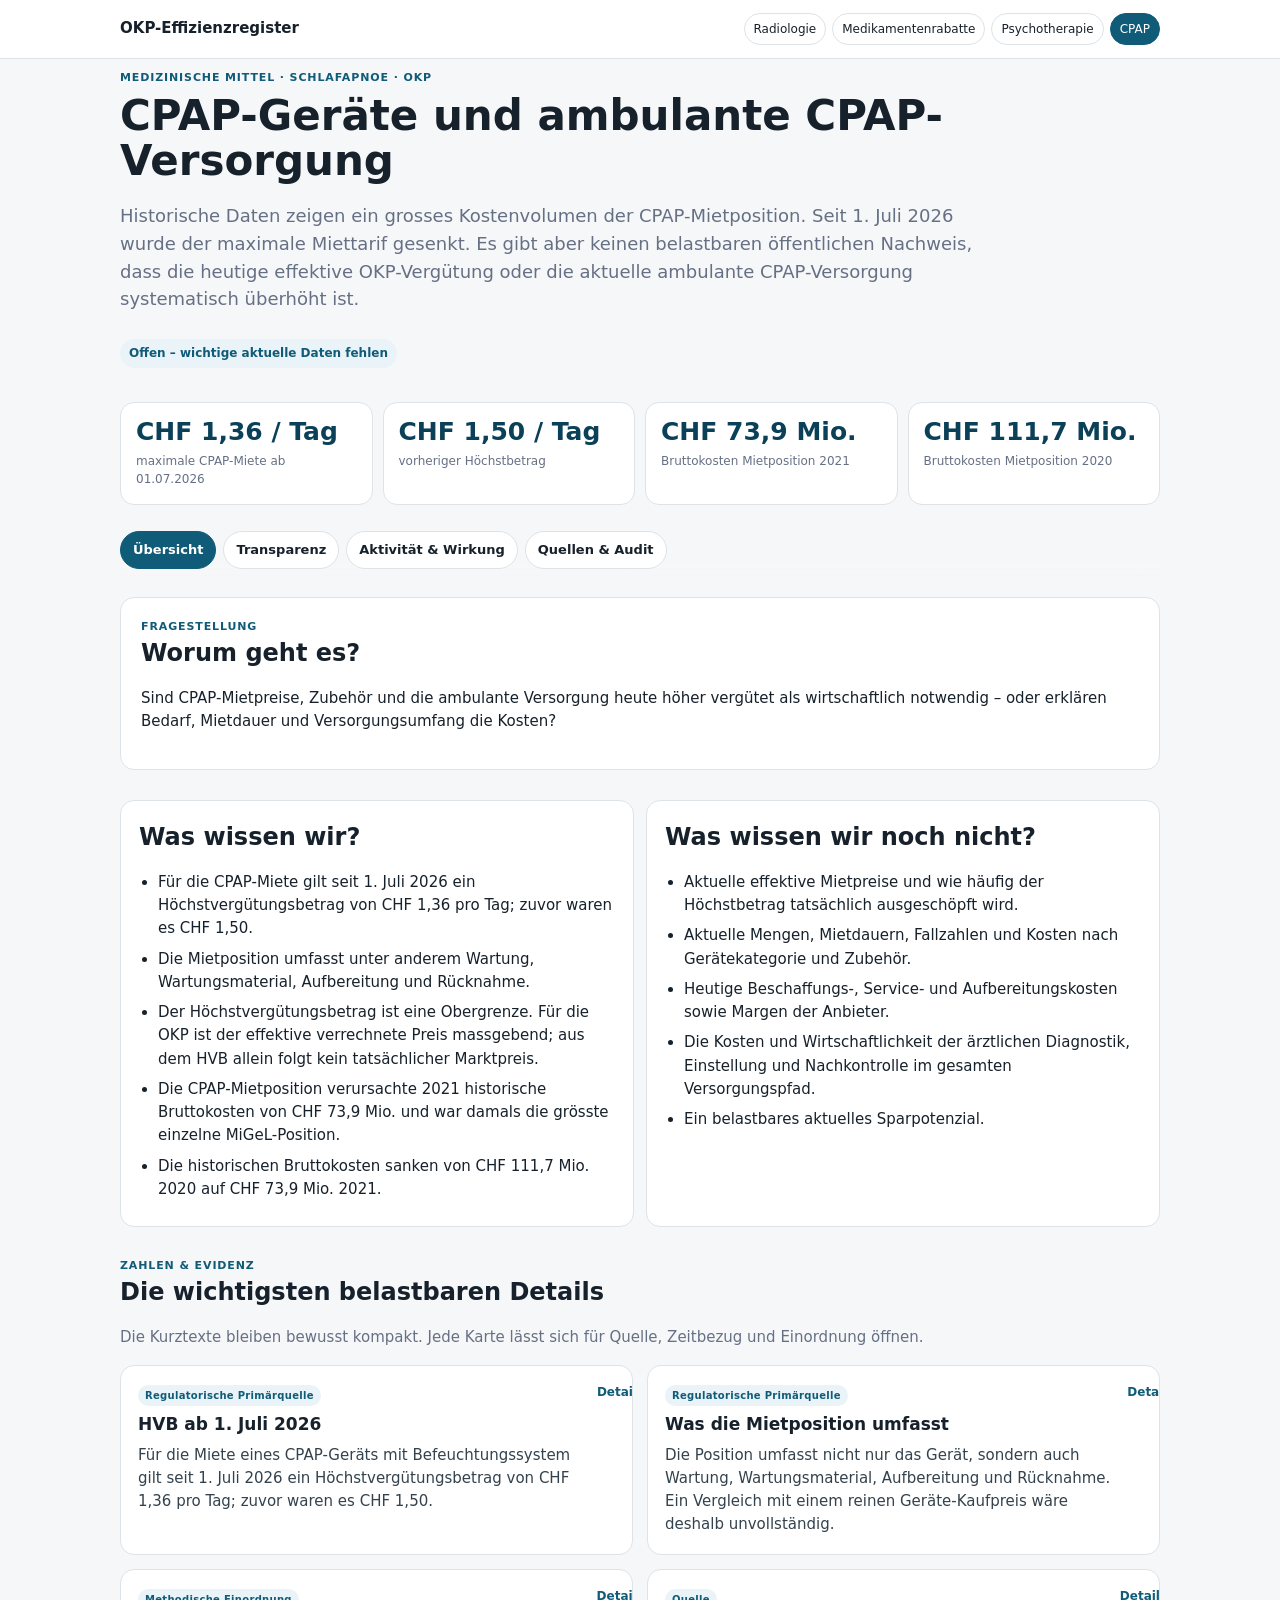
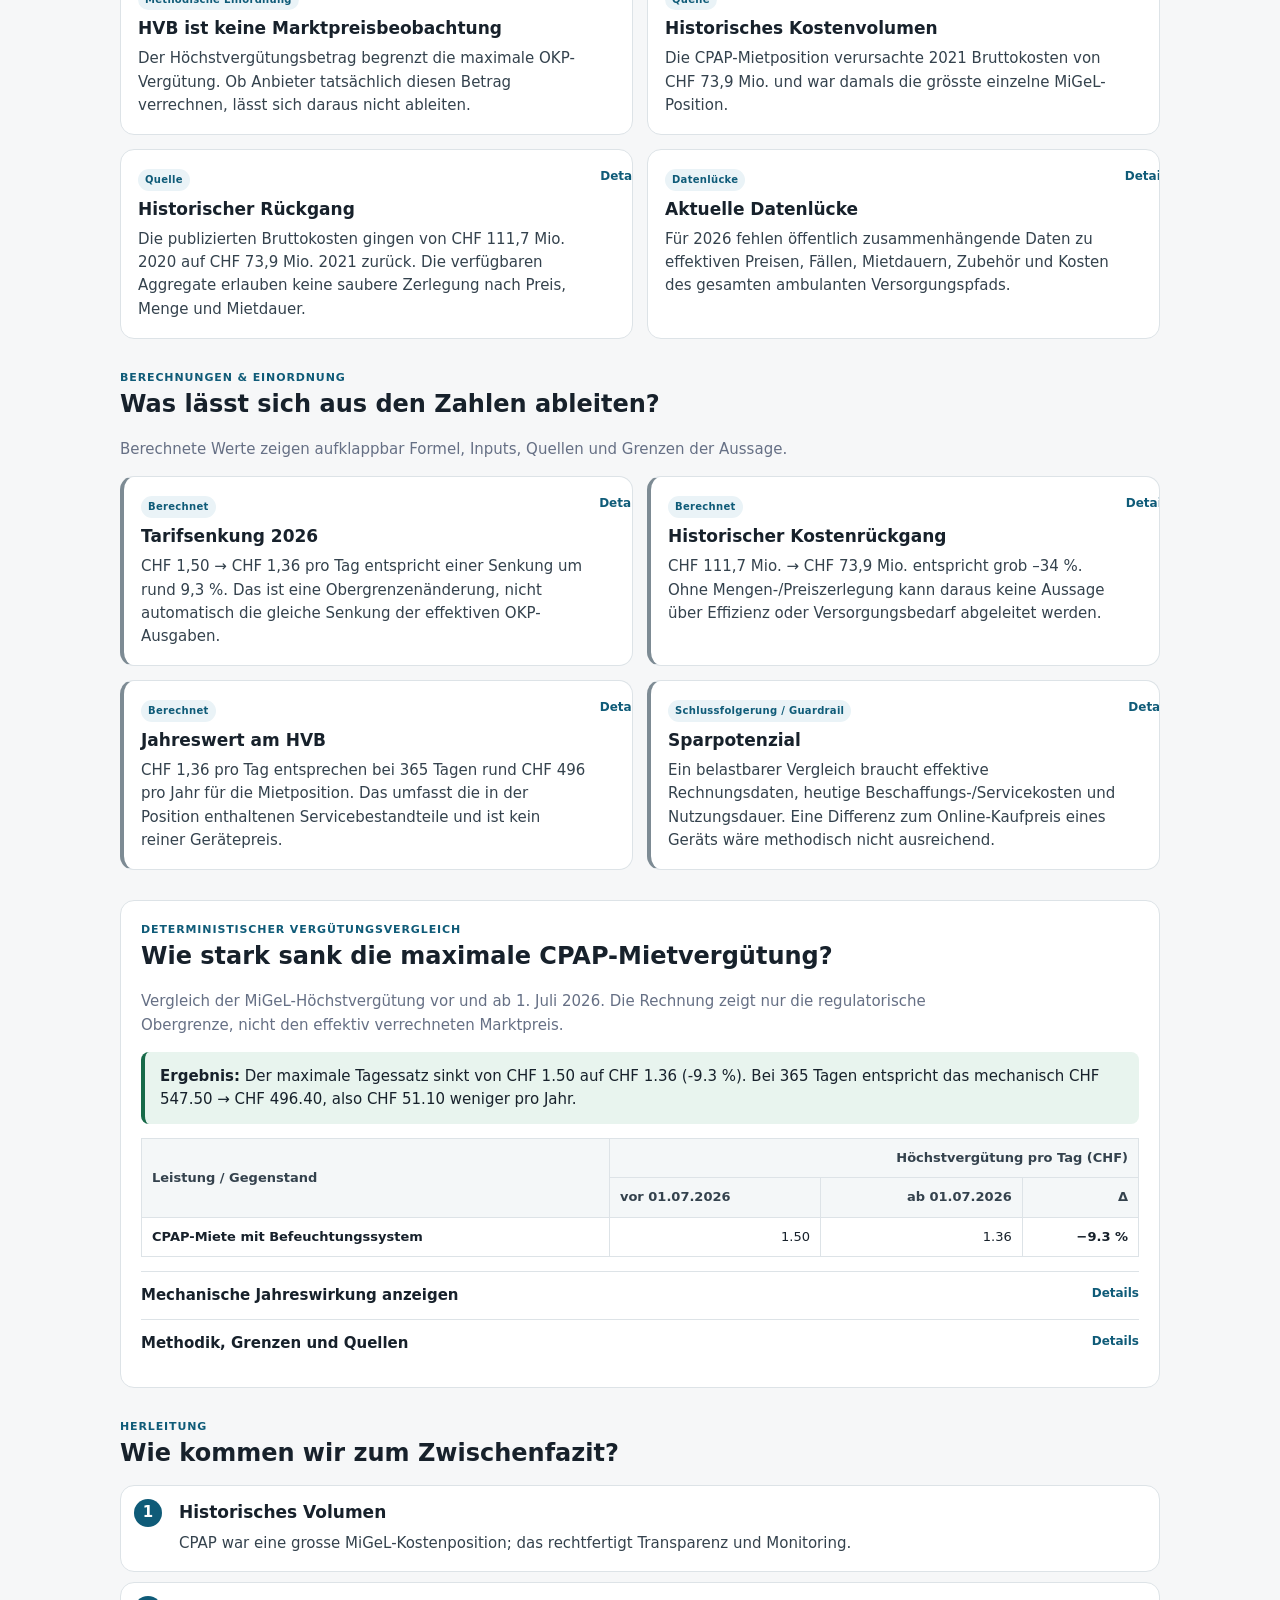
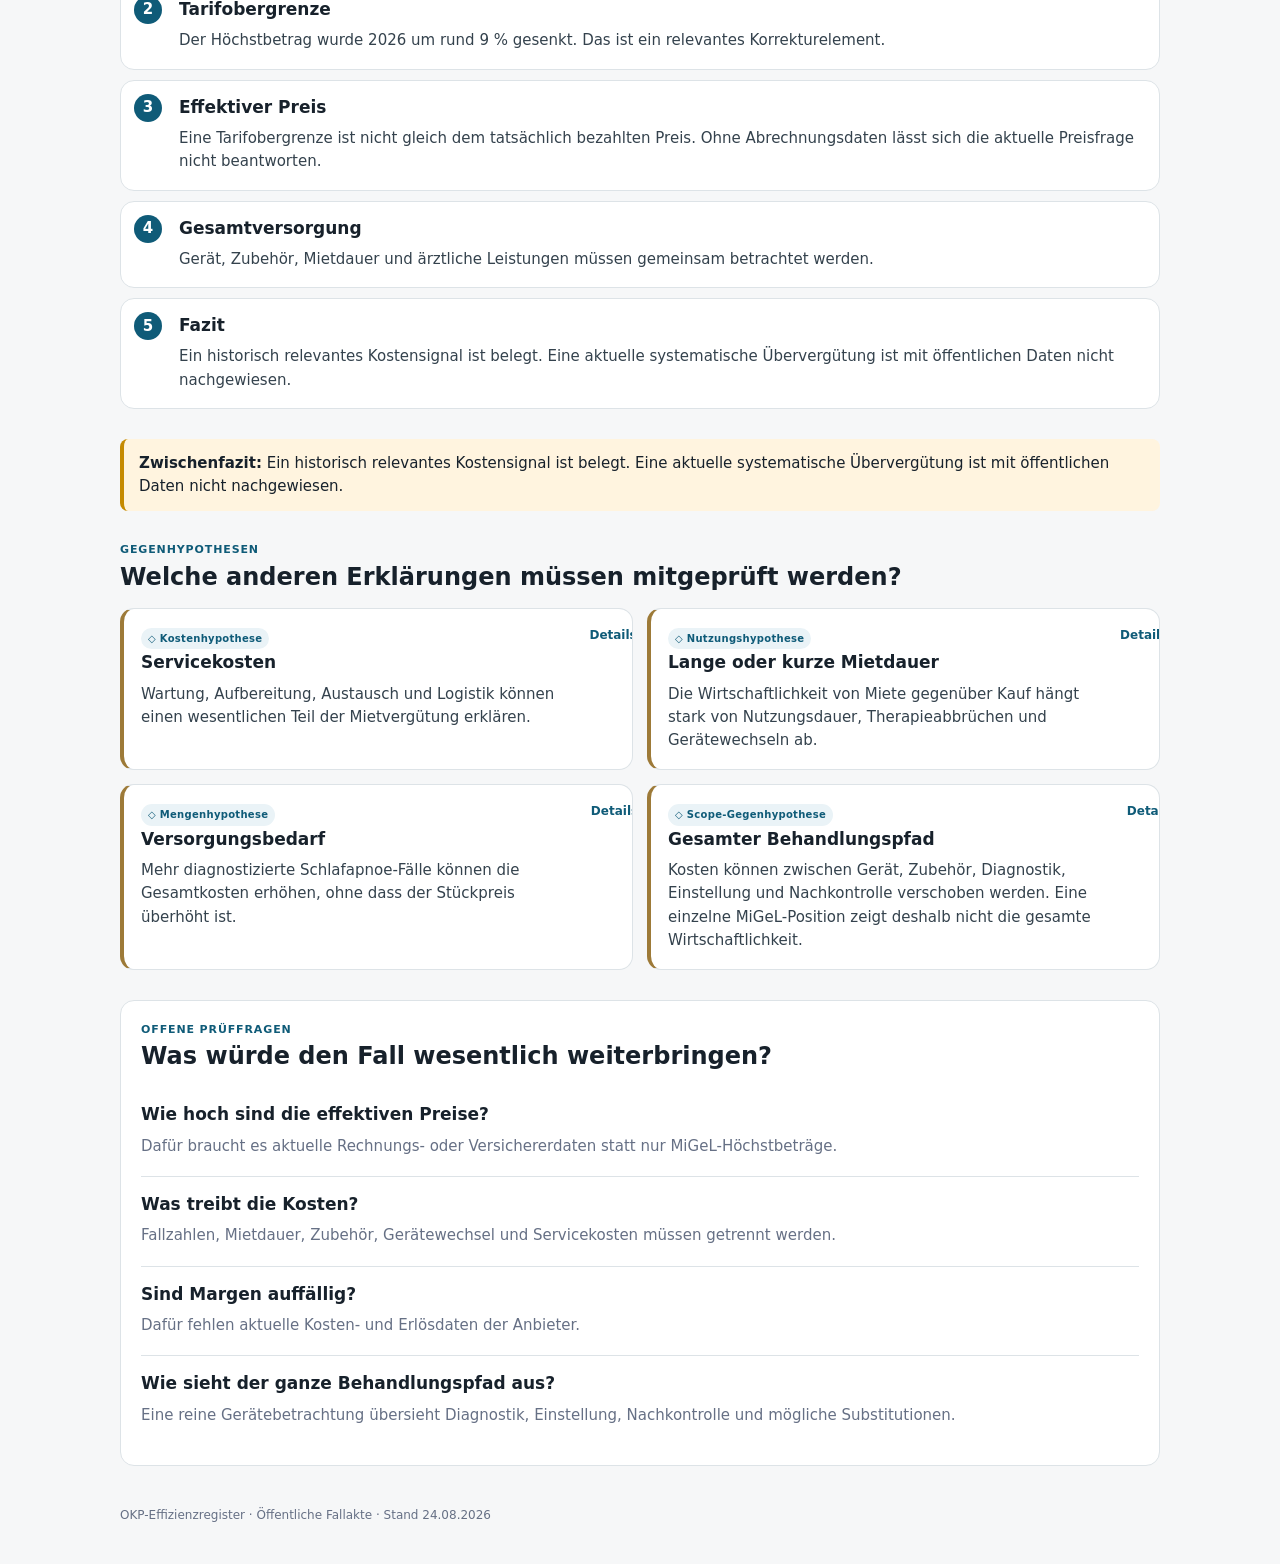
==== cpap/index.html @ ab8c2164 "Publish generic deterministic calculations" ====
<!doctype html><html lang="de"><head><meta charset="utf-8"><meta name="viewport" content="width=device-width,initial-scale=1"><title>CPAP-Geräte und ambulante CPAP-Versorgung · OKP-Effizienzregister</title><link rel="stylesheet" href="../styles.css"><style>
.event-sources,.monitor-sources{display:flex;gap:6px;flex-wrap:wrap;margin:6px 0 9px}.source-pill,.monitor-sources a{display:inline-block;font-size:11px;border:1px solid var(--line);border-radius:999px;padding:4px 7px;background:#fff;color:var(--muted);text-decoration:none}.source-link,.monitor-sources a{color:var(--accent)}.monitor-sources{padding-top:8px;border-top:1px solid var(--line)}.monitor-sources b{width:100%;font-size:12px}.raw-audit{margin-top:24px;padding-top:18px;border-top:2px solid var(--line)}.raw-run{border:1px solid var(--line);border-radius:12px;margin:10px 0;background:#fbfcfc;overflow:hidden}.raw-run>summary{cursor:pointer;padding:13px 15px;display:flex;justify-content:space-between;gap:12px}.raw-run>summary span{font-size:12px;color:var(--muted)}.raw-body{padding:0 15px 15px}.raw-note{background:var(--soft);padding:9px 11px;border-radius:8px;margin-bottom:12px;font-size:12px}.raw-body h4{margin:17px 0 5px}.raw-body pre{white-space:pre-wrap;word-break:break-word;max-height:560px;overflow:auto;background:#101820;color:#e8eef2;padding:12px;border-radius:9px;font:12px/1.45 ui-monospace,SFMono-Regular,Consolas,monospace}.copy-btn{border:1px solid var(--line);background:#fff;border-radius:7px;padding:4px 8px;font-size:11px;cursor:pointer}.raw-file{margin-top:14px}.raw-file summary{cursor:pointer;font-weight:700}.cost-plan{background:#fff;border:1px solid var(--line);border-radius:14px;padding:19px}.plan-grid{display:grid;grid-template-columns:1fr 1fr;gap:13px;margin:13px 0}.plan-grid p{margin:4px 0}.plan-chip{display:inline-block;font-size:11px;padding:4px 7px;border-radius:999px;background:#eef2f4;margin:2px 4px 2px 0}.activity-row[data-added="true"]{background:#fcfdfd}.deep-detail{grid-column:1/-1;padding-top:10px;border-top:1px dashed var(--line)}.deep-detail b{display:block}.counter-card{background:#fff;border:1px solid var(--line);border-left:4px solid #9d7a38;border-radius:14px;overflow:hidden}.counter-card>summary{cursor:pointer;display:flex;justify-content:space-between;gap:12px;padding:17px;list-style:none}.counter-card>summary::-webkit-details-marker{display:none}.counter-card>summary p{margin:4px 0 0;color:#34424d}.counter-body{padding:14px 17px;border-top:1px solid var(--line);display:grid;grid-template-columns:1fr 1fr;gap:12px}.counter-body p{margin:4px 0}.counter-sources{grid-column:1/-1}.counter-sources a{display:block;margin:5px 0;overflow-wrap:anywhere}@media(max-width:760px){.raw-run>summary{display:block}.raw-run>summary span{display:block;margin-top:4px}.plan-grid,.counter-body{grid-template-columns:1fr}.raw-body pre{max-height:420px}}
</style><!-- GENERIC_CALCULATION_STYLE --><style>.calculation-comparison{margin-top:26px}.calc-scroll{overflow-x:auto;margin:14px 0}.calc-table{width:100%;border-collapse:collapse;background:#fff;font-size:13px}.calc-table th,.calc-table td{padding:9px 10px;border:1px solid var(--line);text-align:right;white-space:nowrap}.calc-table th:first-child{text-align:left}.calc-table thead th{background:#f4f7f8;color:#34424d}.calc-details{border-top:1px solid var(--line);padding:12px 0}.calc-details summary{cursor:pointer;display:flex;justify-content:space-between;gap:12px}.calc-body{padding-top:12px}.calc-grid{display:grid;grid-template-columns:1fr 1fr;gap:12px}.calc-grid p{margin:4px 0}.calc-sources{margin-top:14px;padding-top:12px;border-top:1px solid var(--line)}.calc-sources a{display:block;margin:5px 0;overflow-wrap:anywhere}@media(max-width:760px){.calc-grid{grid-template-columns:1fr}.calc-table{font-size:12px}.calc-table th,.calc-table td{padding:7px 8px}}</style></head><body><header><div class="wrap header-inner"><a class="brand" href="../">OKP-Effizienzregister</a><nav class="nav"><a href="../radiology/">Radiologie</a><a href="../medikamentenrabatte/">Medikamentenrabatte</a><a href="../psychotherapy/">Psychotherapie</a><a class="active" href="../cpap/">CPAP</a></nav></div></header><main class="wrap"><section class="hero"><div class="eyebrow">MEDIZINISCHE MITTEL · SCHLAFAPNOE · OKP</div><h1>CPAP-Geräte und ambulante CPAP-Versorgung</h1><p class="lead">Historische Daten zeigen ein grosses Kostenvolumen der CPAP-Mietposition. Seit 1. Juli 2026 wurde der maximale Miettarif gesenkt. Es gibt aber keinen belastbaren öffentlichen Nachweis, dass die heutige effektive OKP-Vergütung oder die aktuelle ambulante CPAP-Versorgung systematisch überhöht ist.</p><span class="status">Offen – wichtige aktuelle Daten fehlen</span></section><div class="metrics"><article class="metric"><b>CHF 1,36 / Tag</b><span>maximale CPAP-Miete ab 01.07.2026</span></article><article class="metric"><b>CHF 1,50 / Tag</b><span>vorheriger Höchstbetrag</span></article><article class="metric"><b>CHF 73,9 Mio.</b><span>Bruttokosten Mietposition 2021</span></article><article class="metric"><b>CHF 111,7 Mio.</b><span>Bruttokosten Mietposition 2020</span></article></div><nav class="case-tabs" aria-label="Fallbereiche"><button class="tab-btn active" data-tab="overview">Übersicht</button><button class="tab-btn" data-tab="transparency">Transparenz</button><button class="tab-btn" data-tab="activity">Aktivität & Wirkung</button><button class="tab-btn" data-tab="audit">Quellen & Audit</button></nav><section class="tab-panel active" data-panel="overview"><section class="section"><article class="panel"><div class="eyebrow">FRAGESTELLUNG</div><h2>Worum geht es?</h2><p>Sind CPAP-Mietpreise, Zubehör und die ambulante Versorgung heute höher vergütet als wirtschaftlich notwendig – oder erklären Bedarf, Mietdauer und Versorgungsumfang die Kosten?</p></article></section><section class="section two-col"><article class="list-card"><h2>Was wissen wir?</h2><ul><li>Für die CPAP-Miete gilt seit 1. Juli 2026 ein Höchstvergütungsbetrag von CHF 1,36 pro Tag; zuvor waren es CHF 1,50.</li><li>Die Mietposition umfasst unter anderem Wartung, Wartungsmaterial, Aufbereitung und Rücknahme.</li><li>Der Höchstvergütungsbetrag ist eine Obergrenze. Für die OKP ist der effektive verrechnete Preis massgebend; aus dem HVB allein folgt kein tatsächlicher Marktpreis.</li><li>Die CPAP-Mietposition verursachte 2021 historische Bruttokosten von CHF 73,9 Mio. und war damals die grösste einzelne MiGeL-Position.</li><li>Die historischen Bruttokosten sanken von CHF 111,7 Mio. 2020 auf CHF 73,9 Mio. 2021.</li></ul></article><article class="list-card"><h2>Was wissen wir noch nicht?</h2><ul><li>Aktuelle effektive Mietpreise und wie häufig der Höchstbetrag tatsächlich ausgeschöpft wird.</li><li>Aktuelle Mengen, Mietdauern, Fallzahlen und Kosten nach Gerätekategorie und Zubehör.</li><li>Heutige Beschaffungs-, Service- und Aufbereitungskosten sowie Margen der Anbieter.</li><li>Die Kosten und Wirtschaftlichkeit der ärztlichen Diagnostik, Einstellung und Nachkontrolle im gesamten Versorgungspfad.</li><li>Ein belastbares aktuelles Sparpotenzial.</li></ul></article></section><section class="section"><div class="eyebrow">ZAHLEN & EVIDENZ</div><h2>Die wichtigsten belastbaren Details</h2><p class="section-lead">Die Kurztexte bleiben bewusst kompakt. Jede Karte lässt sich für Quelle, Zeitbezug und Einordnung öffnen.</p><div class="detail-grid"><details class="detail-card evidence-card"><summary><div><span class="evidence-kind">Regulatorische Primärquelle</span><h3>HVB ab 1. Juli 2026</h3><p>Für die Miete eines CPAP-Geräts mit Befeuchtungssystem gilt seit 1. Juli 2026 ein Höchstvergütungsbetrag von CHF 1,36 pro Tag; zuvor waren es CHF 1,50.</p></div><span class="expand">Details</span></summary><div class="evidence-body"><div><b>Typ</b><p>Regulatorische Primärquelle</p></div><div><b>Zeitbezug</b><p>gültig ab 01.07.2026</p></div><div><b>Quellenautorität</b><p>BAG / MiGeL</p></div><div><b>Einordnung</b><p>Belegt die neue Obergrenze; nicht den effektiv verrechneten Preis.</p></div><div class="evidence-sources"><b>Quellen</b><a href="https://www.bag.admin.ch/dam/de/sd-web/qMI3Bk6CgRFu/%C3%84nderungen%20Anhang%202%20KLV%20MiGeL%20vom%209.%20Juni%202026%20per%201.%20Juli%202026.pdf" target="_blank" rel="noopener noreferrer">BAG - MiGeL-Änderungen per 1. Juli 2026 ↗</a></div><div class="deep-detail"><b>Mechanische Jahresdifferenz</b><p>Bei 365 Tagen sinkt die maximale Mietposition rechnerisch von CHF 547,50 auf CHF 496,40, also um CHF 51,10 pro Jahr. Das ist nur die Veränderung der Obergrenze.</p></div></div></details><details class="detail-card evidence-card"><summary><div><span class="evidence-kind">Regulatorische Primärquelle</span><h3>Was die Mietposition umfasst</h3><p>Die Position umfasst nicht nur das Gerät, sondern auch Wartung, Wartungsmaterial, Aufbereitung und Rücknahme. Ein Vergleich mit einem reinen Geräte-Kaufpreis wäre deshalb unvollständig.</p></div><span class="expand">Details</span></summary><div class="evidence-body"><div><b>Typ</b><p>Regulatorische Primärquelle</p></div><div><b>Zeitbezug</b><p>aktuelle MiGeL-Position</p></div><div><b>Quellenautorität</b><p>BAG / MiGeL</p></div><div><b>Einordnung</b><p>Qualifiziert Vergleiche mit reinen Geräte-Kaufpreisen.</p></div><div class="evidence-sources"><b>Quellen</b><a href="https://www.bag.admin.ch/de/mittel-und-gegenstaendeliste-migel" target="_blank" rel="noopener noreferrer">BAG - MiGeL ↗</a></div><div class="deep-detail"><b>Warum Kaufpreisvergleiche irreführen können</b><p>Zur Mietposition gehören neben dem Gerät Wartung, Wartungsmaterial, Aufbereitung und Rücknahme. Ein Geräte-Retailpreis allein ist daher keine vollständige Kostenbasis.</p></div></div></details><details class="detail-card evidence-card"><summary><div><span class="evidence-kind">Methodische Einordnung</span><h3>HVB ist keine Marktpreisbeobachtung</h3><p>Der Höchstvergütungsbetrag begrenzt die maximale OKP-Vergütung. Ob Anbieter tatsächlich diesen Betrag verrechnen, lässt sich daraus nicht ableiten.</p></div><span class="expand">Details</span></summary><div class="evidence-body"><div><b>Typ</b><p>Methodische Einordnung</p></div><div><b>Zeitbezug</b><p>aktuell</p></div><div><b>Quellenautorität</b><p>MiGeL-Systemlogik</p></div><div><b>Einordnung</b><p>Obergrenze und effektiver Rechnungsbetrag müssen getrennt werden.</p></div><div class="evidence-sources"><b>Quellen</b><a href="https://www.bag.admin.ch/de/mittel-und-gegenstaendeliste-migel" target="_blank" rel="noopener noreferrer">BAG - MiGeL ↗</a></div><div class="deep-detail"><b>Was für die Wirkung fehlt</b><p>Für die reale Wirkung der Tarifsenkung braucht es effektive Rechnungsbeträge, Anzahl Miettage/Fälle und den Anteil der Rechnungen, die den HVB tatsächlich ausschöpfen.</p></div></div></details><details class="detail-card evidence-card"><summary><div><span class="evidence-kind">Quelle</span><h3>Historisches Kostenvolumen</h3><p>Die CPAP-Mietposition verursachte 2021 Bruttokosten von CHF 73,9 Mio. und war damals die grösste einzelne MiGeL-Position.</p></div><span class="expand">Details</span></summary><div class="evidence-body"><div><b>Typ</b><p>Quelle</p></div><div><b>Zeitbezug</b><p>2021</p></div><div><b>Quellenautorität</b><p>BAG / MiGeL-Kostendaten</p></div><div><b>Einordnung</b><p>Belegt historisch grosse finanzielle Relevanz.</p></div><div class="evidence-sources"><b>Quellen</b><a href="https://www.bag.admin.ch/de/mittel-und-gegenstaendeliste-migel" target="_blank" rel="noopener noreferrer">BAG - MiGeL ↗</a></div></div></details><details class="detail-card evidence-card"><summary><div><span class="evidence-kind">Quelle</span><h3>Historischer Rückgang</h3><p>Die publizierten Bruttokosten gingen von CHF 111,7 Mio. 2020 auf CHF 73,9 Mio. 2021 zurück. Die verfügbaren Aggregate erlauben keine saubere Zerlegung nach Preis, Menge und Mietdauer.</p></div><span class="expand">Details</span></summary><div class="evidence-body"><div><b>Typ</b><p>Quelle</p></div><div><b>Zeitbezug</b><p>2020–2021</p></div><div><b>Quellenautorität</b><p>BAG / MiGeL-Kostendaten</p></div><div><b>Einordnung</b><p>Belegt Rückgang, aber keine Preis-/Mengenzerlegung.</p></div><div class="evidence-sources"><b>Quellen</b><a href="https://www.bag.admin.ch/de/mittel-und-gegenstaendeliste-migel" target="_blank" rel="noopener noreferrer">BAG - MiGeL ↗</a></div></div></details><details class="detail-card evidence-card"><summary><div><span class="evidence-kind">Datenlücke</span><h3>Aktuelle Datenlücke</h3><p>Für 2026 fehlen öffentlich zusammenhängende Daten zu effektiven Preisen, Fällen, Mietdauern, Zubehör und Kosten des gesamten ambulanten Versorgungspfads.</p></div><span class="expand">Details</span></summary><div class="evidence-body"><div><b>Typ</b><p>Datenlücke</p></div><div><b>Zeitbezug</b><p>2026</p></div><div><b>Quellenautorität</b><p>öffentliche Fallabdeckung</p></div><div><b>Einordnung</b><p>Effektive Preise, Mengen, Mietdauer und Gesamtpfad sind öffentlich nicht zusammenhängend verfügbar.</p></div><div class="evidence-sources"><b>Quellen</b><a href="https://www.bag.admin.ch/de/mittel-und-gegenstaendeliste-migel" target="_blank" rel="noopener noreferrer">BAG - MiGeL ↗</a></div></div></details></div></section><section class="section"><div class="eyebrow">BERECHNUNGEN & EINORDNUNG</div><h2>Was lässt sich aus den Zahlen ableiten?</h2><p class="section-lead">Berechnete Werte zeigen aufklappbar Formel, Inputs, Quellen und Grenzen der Aussage.</p><div class="detail-grid"><details class="detail-card calc evidence-card"><summary><div><span class="evidence-kind">Berechnet</span><h3>Tarifsenkung 2026</h3><p>CHF 1,50 → CHF 1,36 pro Tag entspricht einer Senkung um rund 9,3 %. Das ist eine Obergrenzenänderung, nicht automatisch die gleiche Senkung der effektiven OKP-Ausgaben.</p></div><span class="expand">Details</span></summary><div class="evidence-body"><div><b>Typ</b><p>Berechnet</p></div><div><b>Formel</b><p>(1,36 - 1,50) / 1,50 × 100 ≈ -9,3 %</p></div><div><b>Inputs</b><p>CHF 1,50/Tag alt; CHF 1,36/Tag neu</p></div><div><b>Einschränkungen</b><p>Änderung des HVB, nicht automatisch gleiche Änderung effektiver Ausgaben.</p></div><div class="evidence-sources"><b>Quellen</b><a href="https://www.bag.admin.ch/dam/de/sd-web/qMI3Bk6CgRFu/%C3%84nderungen%20Anhang%202%20KLV%20MiGeL%20vom%209.%20Juni%202026%20per%201.%20Juli%202026.pdf" target="_blank" rel="noopener noreferrer">BAG - MiGeL-Änderungen per 1. Juli 2026 ↗</a></div></div></details><details class="detail-card calc evidence-card"><summary><div><span class="evidence-kind">Berechnet</span><h3>Historischer Kostenrückgang</h3><p>CHF 111,7 Mio. → CHF 73,9 Mio. entspricht grob –34 %. Ohne Mengen-/Preiszerlegung kann daraus keine Aussage über Effizienz oder Versorgungsbedarf abgeleitet werden.</p></div><span class="expand">Details</span></summary><div class="evidence-body"><div><b>Typ</b><p>Berechnet</p></div><div><b>Formel</b><p>(73,9 - 111,7) / 111,7 × 100 ≈ -34 %</p></div><div><b>Inputs</b><p>CHF 111,7 Mio. (2020), CHF 73,9 Mio. (2021)</p></div><div><b>Einschränkungen</b><p>Keine Zerlegung nach Preis, Menge oder Mietdauer.</p></div><div class="evidence-sources"><b>Quellen</b><a href="https://www.bag.admin.ch/de/mittel-und-gegenstaendeliste-migel" target="_blank" rel="noopener noreferrer">BAG - MiGeL ↗</a></div></div></details><details class="detail-card calc evidence-card"><summary><div><span class="evidence-kind">Berechnet</span><h3>Jahreswert am HVB</h3><p>CHF 1,36 pro Tag entsprechen bei 365 Tagen rund CHF 496 pro Jahr für die Mietposition. Das umfasst die in der Position enthaltenen Servicebestandteile und ist kein reiner Gerätepreis.</p></div><span class="expand">Details</span></summary><div class="evidence-body"><div><b>Typ</b><p>Berechnet</p></div><div><b>Formel</b><p>CHF 1,36 × 365 = CHF 496,40</p></div><div><b>Inputs</b><p>aktueller HVB pro Tag</p></div><div><b>Einschränkungen</b><p>Maximalwert der Mietposition inkl. Servicebestandteilen; kein beobachteter Marktpreis.</p></div><div class="evidence-sources"><b>Quellen</b><a href="https://www.bag.admin.ch/dam/de/sd-web/qMI3Bk6CgRFu/%C3%84nderungen%20Anhang%202%20KLV%20MiGeL%20vom%209.%20Juni%202026%20per%201.%20Juli%202026.pdf" target="_blank" rel="noopener noreferrer">BAG - MiGeL-Änderungen per 1. Juli 2026 ↗</a></div></div></details><details class="detail-card calc evidence-card"><summary><div><span class="evidence-kind">Schlussfolgerung / Guardrail</span><h3>Sparpotenzial</h3><p>Ein belastbarer Vergleich braucht effektive Rechnungsdaten, heutige Beschaffungs-/Servicekosten und Nutzungsdauer. Eine Differenz zum Online-Kaufpreis eines Geräts wäre methodisch nicht ausreichend.</p></div><span class="expand">Details</span></summary><div class="evidence-body"><div><b>Typ</b><p>Schlussfolgerung / Guardrail</p></div><div><b>Formel</b><p>nicht belastbar berechnet</p></div><div><b>Inputs</b><p>effektive Rechnungen, heutige Beschaffungs-/Servicekosten, Nutzungsdauer</p></div><div><b>Einschränkungen</b><p>Vergleich mit Online-Gerätepreis allein wäre methodisch unzureichend.</p></div><div class="evidence-sources"><b>Quellen</b><a href="https://www.bag.admin.ch/de/mittel-und-gegenstaendeliste-migel" target="_blank" rel="noopener noreferrer">BAG - MiGeL ↗</a></div></div></details></div></section><!-- GENERIC_CALCULATION:cpap-rental-limit-comparison:START --><section class="section calculation-comparison"><article class="panel"><div class="eyebrow">DETERMINISTISCHER VERGÜTUNGSVERGLEICH</div><h2>Wie stark sank die maximale CPAP-Mietvergütung?</h2><p class="section-lead">Vergleich der MiGeL-Höchstvergütung vor und ab 1. Juli 2026. Die Rechnung zeigt nur die regulatorische Obergrenze, nicht den effektiv verrechneten Marktpreis.</p><div class="callout good"><b>Ergebnis:</b> Der maximale Tagessatz sinkt von CHF 1.50 auf CHF 1.36 (-9.3 %). Bei 365 Tagen entspricht das mechanisch CHF 547.50 → CHF 496.40, also CHF 51.10 weniger pro Jahr.</div><div class="calc-scroll"><table class="calc-table"><thead><tr><th rowspan="2">Leistung / Gegenstand</th><th colspan="3">Höchstvergütung pro Tag (CHF)</th></tr><tr><th>vor 01.07.2026</th><th>ab 01.07.2026</th><th>Δ</th></tr></thead><tbody><tr><th>CPAP-Miete mit Befeuchtungssystem</th><td>1.50</td><td>1.36</td><td><b>−9.3 %</b></td></tr></tbody></table></div><details class="calc-details"><summary><b>Mechanische Jahreswirkung anzeigen</b><span class="expand">Details</span></summary><div class="calc-body"><p>Rechnung mit 365 Tagen; keine Aussage über effektive Mietdauer oder tatsächlich verrechnete Preise.</p><div class="calc-scroll"><table class="calc-table"><thead><tr><th>Leistung / Gegenstand</th><th>365 Tage</th></tr></thead><tbody><tr><th>CPAP-Miete mit Befeuchtungssystem</th><td>CHF 547.50 → CHF 496.40</td></tr></tbody></table></div></div></details><details class="calc-details"><summary><b>Methodik, Grenzen und Quellen</b><span class="expand">Details</span></summary><div class="calc-body"><p>Die Jahreswerte werden beim Rendern deterministisch aus Tagessatz × 365 berechnet.</p><div class="calc-grid"><div><b>Formel</b><p>maximaler Tagessatz × Anzahl Tage</p></div><div><b>Interpretation</b><p>Höchstvergütung ist eine Obergrenze und nicht automatisch der effektive OKP-Rechnungsbetrag.</p></div></div><div class="callout"><b>Abgrenzung:</b><ul><li>Keine Aussage zum effektiven Marktpreis oder zur Ausschöpfung des Höchstbetrags.</li><li>Keine Aussage zu realer Mietdauer, Zubehör oder gesamtem Versorgungspfad.</li><li>Die Jahresdifferenz ist eine rein mechanische Obergrenzenrechnung.</li></ul></div><div class="calc-sources"><b>Quellen</b><a href="https://www.bag.admin.ch/dam/de/sd-web/qMI3Bk6CgRFu/%C3%84nderungen%20Anhang%202%20KLV%20MiGeL%20vom%209.%20Juni%202026%20per%201.%20Juli%202026.pdf" target="_blank" rel="noopener noreferrer">BAG - MiGeL-Änderungen per 1. Juli 2026 ↗</a></div></div></details></article></section><!-- GENERIC_CALCULATION:cpap-rental-limit-comparison:END --><section class="section"><div class="eyebrow">HERLEITUNG</div><h2>Wie kommen wir zum Zwischenfazit?</h2><div class="story"><article class="step"><span class="step-num">1</span><div><h3>Historisches Volumen</h3><p>CPAP war eine grosse MiGeL-Kostenposition; das rechtfertigt Transparenz und Monitoring.</p></div></article><article class="step"><span class="step-num">2</span><div><h3>Tarifobergrenze</h3><p>Der Höchstbetrag wurde 2026 um rund 9 % gesenkt. Das ist ein relevantes Korrekturelement.</p></div></article><article class="step"><span class="step-num">3</span><div><h3>Effektiver Preis</h3><p>Eine Tarifobergrenze ist nicht gleich dem tatsächlich bezahlten Preis. Ohne Abrechnungsdaten lässt sich die aktuelle Preisfrage nicht beantworten.</p></div></article><article class="step"><span class="step-num">4</span><div><h3>Gesamtversorgung</h3><p>Gerät, Zubehör, Mietdauer und ärztliche Leistungen müssen gemeinsam betrachtet werden.</p></div></article><article class="step"><span class="step-num">5</span><div><h3>Fazit</h3><p>Ein historisch relevantes Kostensignal ist belegt. Eine aktuelle systematische Übervergütung ist mit öffentlichen Daten nicht nachgewiesen.</p></div></article></div></section><section class="section"><div class="callout"><b>Zwischenfazit:</b> Ein historisch relevantes Kostensignal ist belegt. Eine aktuelle systematische Übervergütung ist mit öffentlichen Daten nicht nachgewiesen.</div></section><section class="section"><div class="eyebrow">GEGENHYPOTHESEN</div><h2>Welche anderen Erklärungen müssen mitgeprüft werden?</h2><div class="detail-grid"><details class="counter-card"><summary><div><span class="evidence-kind">◇ Kostenhypothese</span><h3>Servicekosten</h3><p>Wartung, Aufbereitung, Austausch und Logistik können einen wesentlichen Teil der Mietvergütung erklären.</p></div><span class="expand">Details</span></summary><div class="counter-body"><div><b>Zeitbezug</b><p>aktuelle MiGeL-Mietposition</p></div><div><b>Quellenautorität</b><p>BAG MiGeL</p></div><div class="deep-detail"><b>Einordnung</b><p>Die Mietvergütung enthält Service- und Aufbereitungsbestandteile. Anbieterwirtschaftlichkeit kann daher nicht aus dem Geräte-Kaufpreis allein beurteilt werden.</p></div><div class="counter-sources"><b>Quellen</b><a href="https://www.bag.admin.ch/de/mittel-und-gegenstaendeliste-migel" target="_blank" rel="noopener noreferrer">BAG - MiGeL ↗</a></div></div></details><details class="counter-card"><summary><div><span class="evidence-kind">◇ Nutzungshypothese</span><h3>Lange oder kurze Mietdauer</h3><p>Die Wirtschaftlichkeit von Miete gegenüber Kauf hängt stark von Nutzungsdauer, Therapieabbrüchen und Gerätewechseln ab.</p></div><span class="expand">Details</span></summary><div class="counter-body"><div><b>Zeitbezug</b><p>aktuell offen</p></div><div><b>Quellenautorität</b><p>methodische Einordnung</p></div><div class="deep-detail"><b>Einordnung</b><p>Mietdauer, Therapieabbrüche und Gerätewechsel bestimmen wesentlich, ob Miete gegenüber Kauf wirtschaftlich ist. Öffentliche aktuelle Verteilungsdaten fehlen.</p></div><div class="counter-sources"><b>Quellen</b><a href="https://www.bag.admin.ch/de/mittel-und-gegenstaendeliste-migel" target="_blank" rel="noopener noreferrer">BAG - MiGeL ↗</a></div></div></details><details class="counter-card"><summary><div><span class="evidence-kind">◇ Mengenhypothese</span><h3>Versorgungsbedarf</h3><p>Mehr diagnostizierte Schlafapnoe-Fälle können die Gesamtkosten erhöhen, ohne dass der Stückpreis überhöht ist.</p></div><span class="expand">Details</span></summary><div class="counter-body"><div><b>Zeitbezug</b><p>aktuell offen</p></div><div><b>Quellenautorität</b><p>methodische Einordnung</p></div><div class="deep-detail"><b>Einordnung</b><p>Mehr behandelte Schlafapnoe-Fälle können die Gesamtkosten erhöhen, auch wenn der Stückpreis angemessen ist. Preis und Menge müssen getrennt werden.</p></div><div class="counter-sources"><b>Quellen</b><a href="https://www.bag.admin.ch/de/mittel-und-gegenstaendeliste-migel" target="_blank" rel="noopener noreferrer">BAG - MiGeL ↗</a></div></div></details><details class="counter-card"><summary><div><span class="evidence-kind">◇ Scope-Gegenhypothese</span><h3>Gesamter Behandlungspfad</h3><p>Kosten können zwischen Gerät, Zubehör, Diagnostik, Einstellung und Nachkontrolle verschoben werden. Eine einzelne MiGeL-Position zeigt deshalb nicht die gesamte Wirtschaftlichkeit.</p></div><span class="expand">Details</span></summary><div class="counter-body"><div><b>Zeitbezug</b><p>aktuell offen</p></div><div><b>Quellenautorität</b><p>methodische Einordnung</p></div><div class="deep-detail"><b>Einordnung</b><p>Gerät, Zubehör, Diagnostik, Einstellung und Nachkontrolle können Kosten untereinander verschieben. Eine einzelne MiGeL-Position reicht für die Gesamtwirtschaftlichkeit nicht aus.</p></div><div class="counter-sources"><b>Quellen</b><a href="https://www.bag.admin.ch/de/mittel-und-gegenstaendeliste-migel" target="_blank" rel="noopener noreferrer">BAG - MiGeL ↗</a></div></div></details></div></section><section class="section"><article class="panel"><div class="eyebrow">OFFENE PRÜFFRAGEN</div><h2>Was würde den Fall wesentlich weiterbringen?</h2><div class="question"><h3>Wie hoch sind die effektiven Preise?</h3><p class="muted">Dafür braucht es aktuelle Rechnungs- oder Versichererdaten statt nur MiGeL-Höchstbeträge.</p></div><div class="question"><h3>Was treibt die Kosten?</h3><p class="muted">Fallzahlen, Mietdauer, Zubehör, Gerätewechsel und Servicekosten müssen getrennt werden.</p></div><div class="question"><h3>Sind Margen auffällig?</h3><p class="muted">Dafür fehlen aktuelle Kosten- und Erlösdaten der Anbieter.</p></div><div class="question"><h3>Wie sieht der ganze Behandlungspfad aus?</h3><p class="muted">Eine reine Gerätebetrachtung übersieht Diagnostik, Einstellung, Nachkontrolle und mögliche Substitutionen.</p></div></article></section></section><section class="tab-panel" data-panel="transparency"><section class="section"><div class="eyebrow">TRANSPARENZ & DATENLÜCKEN</div><h2>Was fehlt für eine belastbare Beurteilung?</h2><p class="section-lead">Eine Datenlücke bedeutet hier nicht, dass die Information nirgends existiert. Sie beschreibt, was innerhalb der dokumentierten öffentlichen Abdeckung nicht ausreichend verfügbar oder zusammenführbar ist.</p><div class="gap-list"><details class="gap-card"><summary><div><span class="gap-type">Nicht öffentlich</span><h3>Effektive CPAP-Mietpreise</h3><p>Aktuelle effektive Rechnungsdaten sind in der öffentlichen Fallakte nicht verfügbar.</p></div><span class="expand">Details</span></summary><div class="gap-body"><div><b>Warum entscheidend?</b><p>Der Höchstbetrag zeigt nicht, was Versicherer tatsächlich bezahlen.</p></div><div><b>Mögliche Datenhalter</b><p><span class="actor-chip">Versicherer</span><span class="actor-chip">CPAP-Anbieter</span></p></div><div><b>Zuständige / relevante Akteure</b><p><span class="actor-chip">BAG</span></p></div><div><b>Nachweis der Datenlücke</b><p>Geprüft: BAG MiGeL. Letzte Prüfung: 24.08.2026.</p></div><div><b>Nächster sinnvoller Schritt</b><p>Aktuelle Rechnungs-/Versichererdaten auswerten.</p></div></div></details><details class="gap-card"><summary><div><span class="gap-type">Private Daten</span><h3>Aktuelle Beschaffungs-, Service- und Aufbereitungskosten</h3><p>Keine repräsentative aktuelle Vollkostenbasis öffentlich verfügbar.</p></div><span class="expand">Details</span></summary><div class="gap-body"><div><b>Warum entscheidend?</b><p>Nur damit lässt sich beurteilen, ob der Höchstbetrag wirtschaftlich angemessen ist.</p></div><div><b>Mögliche Datenhalter</b><p><span class="actor-chip">CPAP-Anbieter</span></p></div><div><b>Zuständige / relevante Akteure</b><p><span class="actor-chip">BAG</span></p></div><div><b>Nachweis der Datenlücke</b><p>Geprüft: BAG MiGeL. Letzte Prüfung: 24.08.2026.</p></div><div><b>Nächster sinnvoller Schritt</b><p>Standardisierte Anbieter-Kostendaten erheben.</p></div></div></details><details class="gap-card"><summary><div><span class="gap-type">Nicht zentral zusammengeführt</span><h3>Kosten des gesamten Versorgungspfads</h3><p>Öffentliche Daten sind nach Positionen/Leistungsarten fragmentiert.</p></div><span class="expand">Details</span></summary><div class="gap-body"><div><b>Warum entscheidend?</b><p>Gerät, Zubehör, Diagnostik, Einstellung und Nachkontrolle müssen gemeinsam betrachtet werden.</p></div><div><b>Mögliche Datenhalter</b><p><span class="actor-chip">CPAP-Anbieter</span><span class="actor-chip">Versicherer</span></p></div><div><b>Zuständige / relevante Akteure</b><p><span class="actor-chip">BAG</span></p></div><div><b>Nachweis der Datenlücke</b><p>Geprüft: BAG MiGeL. Letzte Prüfung: 24.08.2026.</p></div><div><b>Nächster sinnvoller Schritt</b><p>Versorgungspfad und Gesamtkosten fallbezogen zusammenführen.</p></div></div></details></div></section><section class="section"><div class="eyebrow">AKTEURE</div><h2>Wer ist im Fall relevant?</h2><div class="actor-grid"><article class="actor-card"><h3>BAG</h3><p>MiGeL-Regulierung</p><div class="actor-stats"><span>4 dokumentierte Aktivitäten</span><span>3 relevante Datenlücken</span></div></article><article class="actor-card"><h3>CPAP-Anbieter</h3><p>Geräte, Miete und Service</p><div class="actor-stats"><span>1 dokumentierte Aktivitäten</span><span>3 relevante Datenlücken</span></div></article><article class="actor-card"><h3>Versicherer</h3><p>effektive Abrechnungsdaten</p><div class="actor-stats"><span>1 dokumentierte Aktivitäten</span><span>2 relevante Datenlücken</span></div></article><article class="actor-card"><h3>Versicherte</h3><p>Nutzung der Versorgung</p><div class="actor-stats"><span>0 dokumentierte Aktivitäten</span><span>0 relevante Datenlücken</span></div></article></div></section></section><section class="tab-panel" data-panel="activity"><section class="section"><div class="eyebrow">AKTIVITÄT & ENTWICKLUNG</div><h2>Was ist wann passiert?</h2><p class="section-lead">Chronologisch nach Zeitstempel - unabhängig davon, wann das Register den Fall aufgenommen hat. Typ und Akteure dienen nur als visuelle Orientierung.</p><div class="activity-stream"><article class="activity-row"><div class="activity-date">2020</div><div class="activity-main"><div class="activity-meta"><span class="activity-type data">Datenpublikation</span><span class="actor-chip">BAG</span></div><h3>Hohe historische Bruttokosten der Mietposition</h3><p>Die CPAP-Mietposition weist historisch CHF 111,7 Mio. Bruttokosten aus.</p></div></article><article class="activity-row"><div class="activity-date">2021</div><div class="activity-main"><div class="activity-meta"><span class="activity-type data">Datenpublikation</span><span class="actor-chip">BAG</span></div><h3>Historische Kosten sinken</h3><p>Die Bruttokosten der Mietposition liegen bei CHF 73,9 Mio.</p></div></article><article class="activity-row"><div class="activity-date">09.06.2026</div><div class="activity-main"><div class="activity-meta"><span class="activity-type regulation">Regulierung</span><span class="actor-chip">BAG</span><span class="effect-link">→ Wirkung wird beobachtet</span></div><h3>MiGeL-Anpassung wird beschlossen</h3><div class="event-sources"><a class="source-pill source-link" href="https://www.bag.admin.ch/dam/de/sd-web/qMI3Bk6CgRFu/%C3%84nderungen%20Anhang%202%20KLV%20MiGeL%20vom%209.%20Juni%202026%20per%201.%20Juli%202026.pdf" target="_blank" rel="noopener noreferrer">Quelle: BAG - MiGeL-Änderungen per 1. Juli 2026 ↗</a></div><p>Der Höchstvergütungsbetrag für die CPAP-Miete wird gesenkt.</p></div></article><article class="activity-row"><div class="activity-date">01.07.2026</div><div class="activity-main"><div class="activity-meta"><span class="activity-type system">Systemanpassung</span><span class="actor-chip">BAG</span><span class="actor-chip">CPAP-Anbieter</span><span class="actor-chip">Versicherer</span><span class="effect-link">→ Wirkung wird beobachtet</span></div><h3>Neuer Höchstbetrag gilt</h3><div class="event-sources"><a class="source-pill source-link" href="https://www.bag.admin.ch/dam/de/sd-web/qMI3Bk6CgRFu/%C3%84nderungen%20Anhang%202%20KLV%20vom%209.%20Juni%202026%20per%201.%20Juli%202026.pdf" target="_blank" rel="noopener noreferrer">Quelle: BAG - MiGeL-Änderungen per 1. Juli 2026 ↗</a></div><p>Der maximale Miettarif sinkt von CHF 1,50 auf CHF 1,36 pro Tag.</p></div></article></div></section><section class="section"><div class="eyebrow">WIRKUNG</div><h2>Haben Massnahmen einen messbaren Effekt?</h2><article class="monitor-card"><div class="monitor-head"><div><div class="eyebrow">WIRKUNGSMONITORING</div><h3>Wirkung der Tarifsenkung ab Juli 2026</h3><div class="monitor-sources"><b>Quellen</b><a href="https://www.bag.admin.ch/de/mittel-und-gegenstaendeliste-migel" target="_blank" rel="noopener noreferrer">BAG - MiGeL ↗</a></div></div><span class="monitor-status">Noch nicht beurteilbar</span></div><div class="monitor-grid"><div><b>Massnahme / Bezug</b><p>Neuer Höchstbetrag gilt</p></div><div><b>Erwarteter Effekt</b><p>Die Vergütung soll sinken, ohne notwendige Versorgung oder Servicequalität zu beeinträchtigen.</p></div><div><b>Baseline</b><p>CHF 1,50/Tag Höchstbetrag vor 01.07.2026</p></div><div><b>Aktueller Datenstand</b><p>Seit 01.07.2026 gilt CHF 1,36/Tag; aktuelle effektive Preis- und Mengendaten fehlen.</p></div></div><div class="monitor-indicators"><b>Zu beobachten</b><ul><li>effektiver Mietpreis</li><li>Gesamtkosten CPAP</li><li>Mietdauer</li><li>Versorgungszugang/Service</li></ul></div><div><b>Nächste aussagekräftige Beobachtung</b><p>Neue Abrechnungsdaten nach ausreichender Laufzeit</p></div></article></section></section><section class="tab-panel" data-panel="audit"><section class="section"><article class="panel"><div class="eyebrow">QUELLEN & METHODIK</div><h2>Wichtigste öffentliche Quellen</h2><ul class="sources"><li><a href="https://www.bag.admin.ch/dam/de/sd-web/qMI3Bk6CgRFu/%C3%84nderungen%20Anhang%202%20KLV%20MiGeL%20vom%209.%20Juni%202026%20per%201.%20Juli%202026.pdf" target="_blank" rel="noopener noreferrer">BAG – MiGeL-Änderungen per 1. Juli 2026</a><small>Aktueller Höchstvergütungsbetrag</small></li><li><a href="https://www.bag.admin.ch/de/mittel-und-gegenstaendeliste-migel" target="_blank" rel="noopener noreferrer">BAG – Mittel- und Gegenständeliste (MiGeL)</a><small>Regeln und aktuelle Liste</small></li></ul><p class="muted">Stand 24.08.2026. Ein Kostenanstieg, eine Tarifänderung oder eine Datenlücke ist für sich allein kein Nachweis von Unwirtschaftlichkeit.</p></article></section><section class="section"><article class="panel"><div class="eyebrow">LLM / UNTERSUCHUNGSPROTOKOLL</div><h2>Audit-Layer der maschinellen Untersuchung</h2><p class="muted">Prompt-/Research- und Validierungsschritte bleiben sichtbar, damit systematische Schwächen und Verbesserungsmöglichkeiten erkannt werden können.</p><details class="log-entry"><summary><b>Konsolidierte Evidence-Auswertung</b><span>vorhandener Fallbestand</span></summary><div class="log-body"><div><b>Schwerpunkt</b><p>MiGeL-Höchstbeträge, historische Kosten, Leistungsumfang der Mietposition und aktuelle Datenlücken wurden getrennt ausgewertet.</p></div><div><b>Guardrail</b><p>Ein Höchstvergütungsbetrag wird nicht mit dem tatsächlich verrechneten Marktpreis gleichgesetzt.</p></div><div><b>Nicht behauptet</b><p>Keine Aussage zu systematisch hohen heutigen Margen, Missbrauch oder einem konkreten Sparpotenzial ohne aktuelle Abrechnungs-/Kostendaten.</p></div><div><b>Publikationsregel</b><p>Die öffentliche Fallakte zeigt konsolidierte belastbare Aussagen; interne Claim-IDs und technische Review-Metadaten bleiben ausserhalb des normalen Lesepfads.</p></div></div></details></article></section></section></main><footer><div class="wrap">OKP-Effizienzregister · Öffentliche Fallakte · Stand 24.08.2026</div></footer><script>document.querySelectorAll('.tab-btn').forEach(b=>b.addEventListener('click',()=>{document.querySelectorAll('.tab-btn').forEach(x=>x.classList.remove('active'));document.querySelectorAll('.tab-panel').forEach(x=>x.classList.remove('active'));b.classList.add('active');document.querySelector('[data-panel="'+b.dataset.tab+'"]').classList.add('active');history.replaceState(null,'','#'+b.dataset.tab)}));const h=location.hash.slice(1);if(h){const b=document.querySelector('[data-tab="'+h+'"]');if(b)b.click()}</script><script>document.querySelectorAll('.copy-btn').forEach(b=>b.addEventListener('click',()=>{const p=b.nextElementSibling;if(p&&p.tagName==='PRE'){navigator.clipboard.writeText(p.innerText);const old=b.textContent;b.textContent='Kopiert';setTimeout(()=>b.textContent=old,1200)}}));</script></body></html>
---- styles.css ----
:root{--bg:#f6f7f8;--card:#fff;--text:#17212b;--muted:#667085;--line:#dde3e7;--accent:#0f5b78;--accent2:#0a4158;--soft:#eaf3f7;--warnbg:#fff4df;--good:#176a49;--goodbg:#e8f4ee}*{box-sizing:border-box;min-width:0}html{scroll-behavior:smooth;max-width:100%}body{margin:0;max-width:100%;background:var(--bg);color:var(--text);font:15px/1.55 system-ui,-apple-system,"Segoe UI",sans-serif}a{color:var(--accent)}.wrap{max-width:1080px;margin:auto;padding:0 20px}header{background:#fff;border-bottom:1px solid var(--line);position:sticky;top:0;z-index:20}.header-inner{min-height:58px;display:flex;align-items:center;gap:16px}.brand{font-weight:850;color:var(--text);text-decoration:none;white-space:nowrap}.nav{margin-left:auto;max-width:100%;display:flex;gap:6px;overflow-x:auto;padding:8px 0}.nav a{white-space:nowrap;text-decoration:none;border:1px solid var(--line);border-radius:999px;padding:6px 9px;font-size:12px;color:var(--text)}.nav a.active{background:var(--accent);border-color:var(--accent);color:#fff}main{padding:34px 0 56px}.hero{padding:10px 0 18px}.eyebrow{font-size:11px;font-weight:850;letter-spacing:.08em;text-transform:uppercase;color:var(--accent)}h1{font-size:42px;line-height:1.08;margin:7px 0 12px;max-width:900px;overflow-wrap:anywhere}h2{font-size:24px;margin:0 0 12px;overflow-wrap:anywhere}h3{font-size:17px;margin:0 0 7px;overflow-wrap:anywhere}p{overflow-wrap:anywhere}.lead{font-size:18px;color:var(--muted);max-width:860px}.status{display:inline-block;margin-top:8px;background:var(--soft);color:var(--accent);padding:5px 9px;border-radius:999px;font-size:12px;font-weight:850;max-width:100%;overflow-wrap:anywhere}.section{margin:18px 0 30px}.section-lead{color:var(--muted);max-width:820px}.panel,.metric,.case-card,.list-card,.step,.detail-card,.actor-card,.monitor-card{background:#fff;border:1px solid var(--line);border-radius:14px;min-width:0}.panel{padding:20px}.metrics{display:grid;grid-template-columns:repeat(4,minmax(0,1fr));gap:10px;margin:16px 0}.metric{padding:15px}.metric b{display:block;color:var(--accent2);font-size:25px;line-height:1.15;overflow-wrap:anywhere}.metric span{display:block;color:var(--muted);font-size:12px;margin-top:5px}.two-col{display:grid;grid-template-columns:minmax(0,1fr) minmax(0,1fr);gap:12px}.list-card{padding:18px}.list-card ul{padding-left:19px;margin-bottom:0}.list-card li{margin:7px 0}.story{display:grid;gap:10px}.step{display:grid;grid-template-columns:34px minmax(0,1fr);gap:11px;padding:13px}.step-num{width:28px;height:28px;border-radius:50%;background:var(--accent);color:#fff;display:grid;place-items:center;font-weight:850}.step p{margin:3px 0;color:#34424d}.callout{padding:13px 15px;background:var(--warnbg);border-left:4px solid #c58a00;border-radius:8px}.callout.good{background:var(--goodbg);border-left-color:var(--good)}.question{padding:14px 0;border-bottom:1px solid var(--line)}.question:last-child{border-bottom:0}.question p{margin:4px 0}.sources{margin:0;padding-left:20px}.sources li{margin:10px 0}.sources a,.sources small{overflow-wrap:anywhere}.sources small{display:block;color:var(--muted)}.case-grid,.detail-grid,.actor-grid{display:grid;grid-template-columns:minmax(0,1fr) minmax(0,1fr);gap:14px}.case-card{display:block;text-decoration:none;color:var(--text);padding:20px}.case-card:hover{border-color:#aabfc8}.case-card p{color:var(--muted)}.case-card .open{color:var(--accent);font-weight:850}.case-meta{display:flex;gap:6px;flex-wrap:wrap;margin-top:12px}.case-meta span,.actor-stats span{font-size:11px;background:#f6f8f9;border:1px solid var(--line);border-radius:999px;padding:4px 7px;color:var(--muted);max-width:100%}.detail-card,.actor-card{padding:17px}.detail-card p,.actor-card p{margin-bottom:0;color:#34424d}.calc{border-left:4px solid #7d8b94}.counter{border-left:4px solid #9d7a38}.muted{color:var(--muted)}.case-tabs{position:sticky;top:58px;z-index:15;display:flex;gap:7px;overflow-x:auto;padding:10px 0;margin:0 0 12px;background:linear-gradient(var(--bg) 75%,rgba(246,247,248,0))}.tab-btn{appearance:none;border:1px solid var(--line);background:#fff;color:var(--text);font:inherit;font-size:13px;font-weight:700;white-space:nowrap;border-radius:999px;padding:8px 12px;cursor:pointer}.tab-btn.active{background:var(--accent);border-color:var(--accent);color:#fff}.tab-panel{display:none}.tab-panel.active{display:block}.gap-list{display:grid;gap:10px}.gap-card{background:#fff;border:1px solid var(--line);border-radius:14px;overflow:hidden}.gap-card summary{cursor:pointer;display:flex;justify-content:space-between;gap:12px;padding:17px;list-style:none}.gap-card summary::-webkit-details-marker{display:none}.gap-card summary h3{margin:4px 0}.gap-card summary p{margin:0;color:var(--muted)}.gap-type{display:inline-block;font-size:11px;font-weight:800;color:#6d5300;background:var(--warnbg);border-radius:999px;padding:3px 7px}.expand{font-size:12px;color:var(--accent);font-weight:800;white-space:nowrap}.gap-body{border-top:1px solid var(--line);padding:15px 17px;display:grid;grid-template-columns:1fr 1fr;gap:14px}.gap-body p{margin:4px 0}.actor-grid{margin-top:12px}.actor-stats{display:flex;gap:6px;flex-wrap:wrap;margin-top:12px}.actor-chip{display:inline-block;margin:2px 4px 2px 0;font-size:11px;color:#34424d;background:#eef2f4;border-radius:999px;padding:3px 7px}.activity-stream{background:#fff;border:1px solid var(--line);border-radius:14px;overflow:hidden}.activity-row{display:grid;grid-template-columns:120px minmax(0,1fr);gap:18px;padding:18px;border-bottom:1px solid var(--line)}.activity-row:last-child{border-bottom:0}.activity-date{font-weight:850;color:var(--accent2)}.activity-meta{display:flex;gap:6px;align-items:center;flex-wrap:wrap;margin-bottom:7px}.activity-type{font-size:11px;font-weight:850;border-radius:999px;padding:3px 7px;background:#eef2f4}.activity-type.audit{background:#e8f4ee;color:#176a49}.activity-type.politics{background:#f1ecfa;color:#65409a}.activity-type.regulation,.activity-type.system{background:#eaf3f7;color:#0f5b78}.activity-type.monitor{background:#fff4df;color:#805b00}.activity-type.data{background:#eef0ff;color:#404e9a}.activity-type.enforce,.activity-type.court{background:#f9ecea;color:#8a3d32}.activity-type.media{background:#f4f4f4;color:#555}.effect-link{font-size:11px;font-weight:800;color:var(--good)}.activity-main h3{margin:0 0 5px}.activity-main p{margin:0;color:#34424d}.monitor-card{padding:19px;margin:12px 0}.monitor-head{display:flex;justify-content:space-between;gap:14px;align-items:flex-start}.monitor-status{background:var(--soft);color:var(--accent);font-size:11px;font-weight:850;border-radius:999px;padding:5px 8px;text-align:center}.monitor-grid{display:grid;grid-template-columns:1fr 1fr;gap:13px;margin-top:15px}.monitor-grid p{margin:3px 0;color:#34424d}.monitor-indicators{margin-top:10px;padding-top:10px;border-top:1px solid var(--line)}.monitor-indicators ul{columns:2;padding-left:18px;margin:7px 0}.log-entry{border-top:1px solid var(--line);padding:11px 0}.log-entry summary{cursor:pointer;display:flex;justify-content:space-between;gap:12px}.log-entry summary span{color:var(--muted);font-size:12px}.log-body{padding:12px 0 2px;display:grid;grid-template-columns:1fr 1fr;gap:12px}.log-body p{margin:4px 0;color:#34424d}.evidence-card{padding:0;overflow:hidden}.evidence-card>summary{cursor:pointer;list-style:none;display:flex;justify-content:space-between;gap:12px;padding:17px}.evidence-card>summary::-webkit-details-marker{display:none}.evidence-card>summary h3{margin:5px 0 6px}.evidence-card>summary p{margin:0;color:#34424d}.evidence-kind{display:inline-block;font-size:10px;font-weight:850;letter-spacing:.03em;background:var(--soft);color:var(--accent);border-radius:999px;padding:3px 7px}.evidence-body{border-top:1px solid var(--line);padding:14px 17px;background:#fbfcfd;display:grid;gap:10px}.evidence-body p{margin:3px 0;color:#34424d}.evidence-sources{border-top:1px solid var(--line);padding-top:10px;display:flex;flex-wrap:wrap;gap:6px}.evidence-sources b{width:100%;font-size:12px}.evidence-sources a{font-size:11px;text-decoration:none;border:1px solid var(--line);background:#fff;border-radius:999px;padding:4px 7px;max-width:100%;overflow-wrap:anywhere}footer{padding:10px 0 40px;color:var(--muted);font-size:12px}@media(max-width:760px){.wrap{padding:0 14px}.header-inner{display:block;padding:10px 0 6px}.brand{display:block}.nav{margin-left:0;padding-bottom:4px;width:100%}.nav a{font-size:11px}main{padding-top:22px}h1{font-size:31px}.lead{font-size:16px}.two-col,.metrics,.case-grid,.detail-grid,.actor-grid,.gap-body,.monitor-grid,.log-body{grid-template-columns:minmax(0,1fr)}.metrics{gap:8px}.metric b{font-size:22px}.panel{padding:16px}.section{margin:14px 0 24px}.case-tabs{top:91px;margin-left:-14px;margin-right:-14px;padding:9px 14px}.tab-btn{font-size:12px}.activity-row{grid-template-columns:1fr;gap:7px;padding:15px}.monitor-head{display:block}.monitor-status{display:inline-block;margin-top:8px}.monitor-indicators ul{columns:1}.gap-card summary{padding:15px}.gap-body{padding:14px 15px}.evidence-card>summary{padding:15px}.evidence-body{padding:13px 15px}}
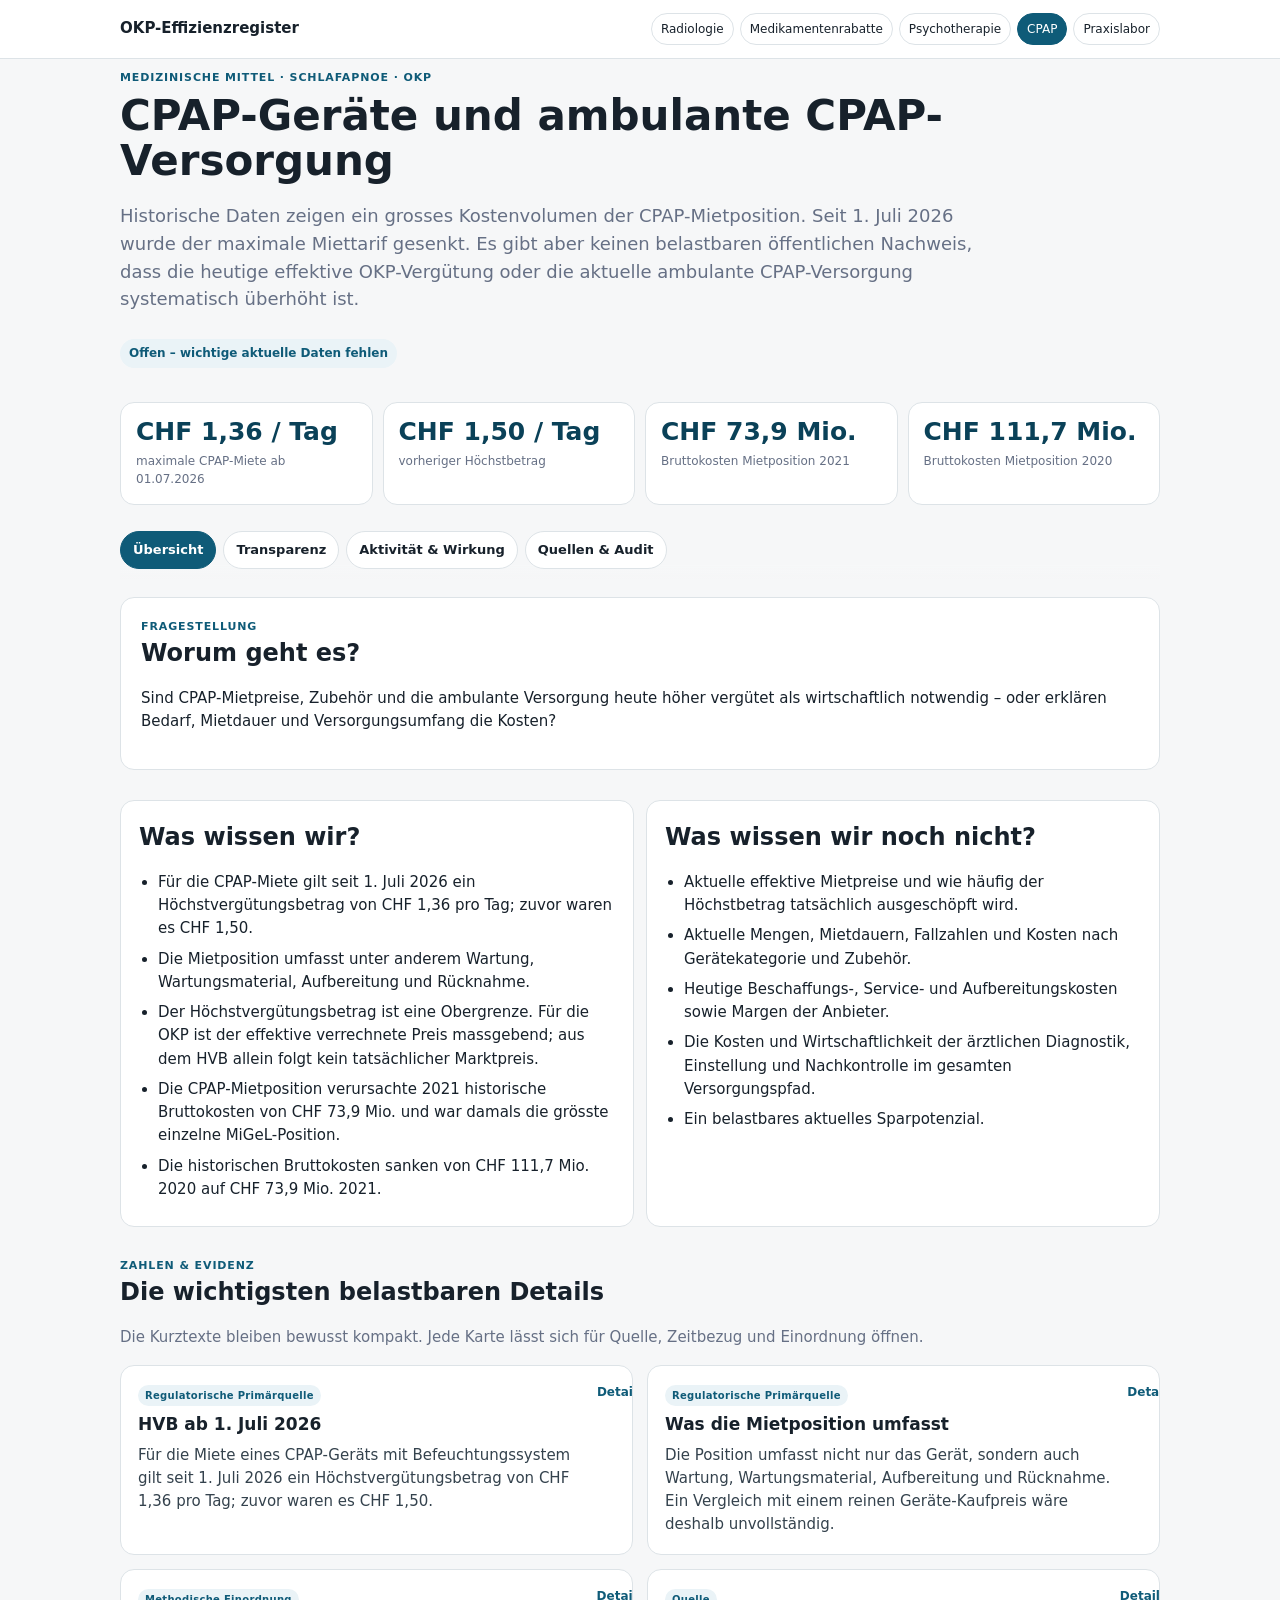
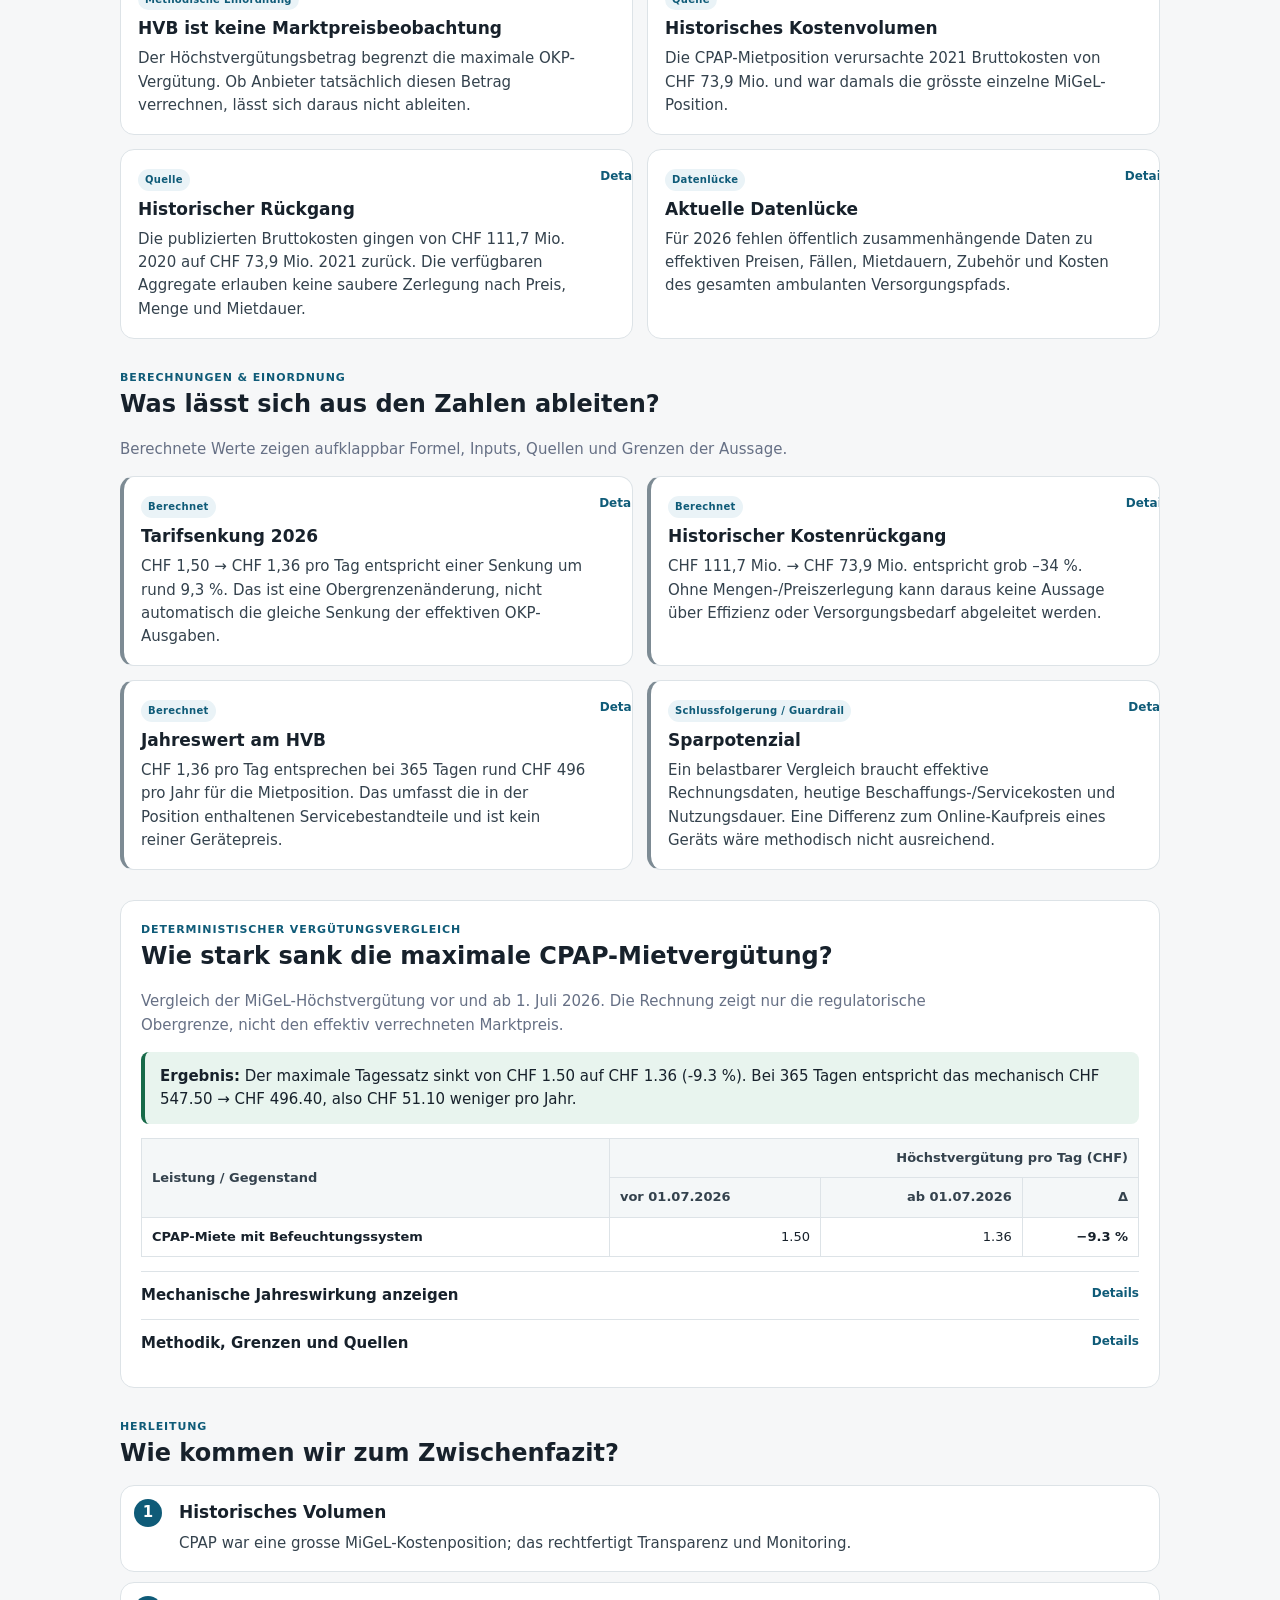
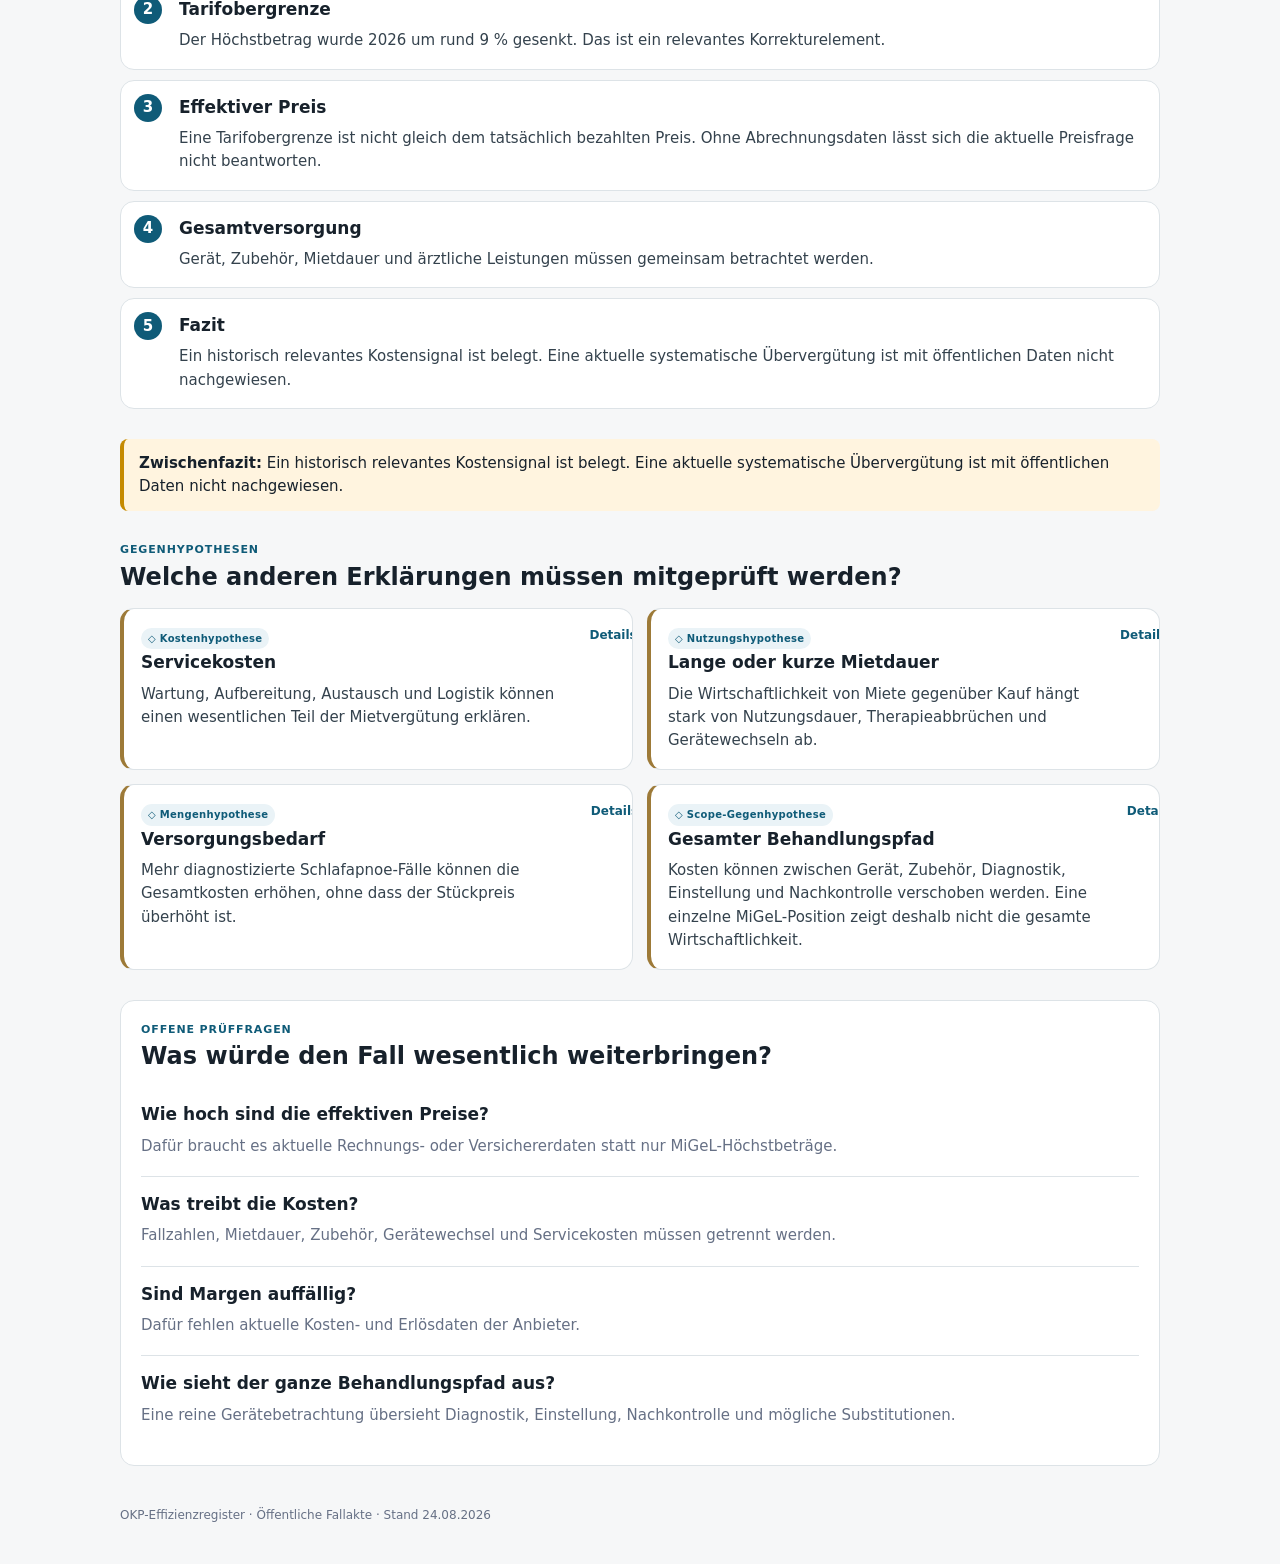
==== commit 406848f3: "Publish generic deterministic calculations" ====
--- a/cpap/index.html
+++ b/cpap/index.html
@@ -1,3 +1,3 @@
 <!doctype html><html lang="de"><head><meta charset="utf-8"><meta name="viewport" content="width=device-width,initial-scale=1"><title>CPAP-Geräte und ambulante CPAP-Versorgung · OKP-Effizienzregister</title><link rel="stylesheet" href="../styles.css"><style>
 .event-sources,.monitor-sources{display:flex;gap:6px;flex-wrap:wrap;margin:6px 0 9px}.source-pill,.monitor-sources a{display:inline-block;font-size:11px;border:1px solid var(--line);border-radius:999px;padding:4px 7px;background:#fff;color:var(--muted);text-decoration:none}.source-link,.monitor-sources a{color:var(--accent)}.monitor-sources{padding-top:8px;border-top:1px solid var(--line)}.monitor-sources b{width:100%;font-size:12px}.raw-audit{margin-top:24px;padding-top:18px;border-top:2px solid var(--line)}.raw-run{border:1px solid var(--line);border-radius:12px;margin:10px 0;background:#fbfcfc;overflow:hidden}.raw-run>summary{cursor:pointer;padding:13px 15px;display:flex;justify-content:space-between;gap:12px}.raw-run>summary span{font-size:12px;color:var(--muted)}.raw-body{padding:0 15px 15px}.raw-note{background:var(--soft);padding:9px 11px;border-radius:8px;margin-bottom:12px;font-size:12px}.raw-body h4{margin:17px 0 5px}.raw-body pre{white-space:pre-wrap;word-break:break-word;max-height:560px;overflow:auto;background:#101820;color:#e8eef2;padding:12px;border-radius:9px;font:12px/1.45 ui-monospace,SFMono-Regular,Consolas,monospace}.copy-btn{border:1px solid var(--line);background:#fff;border-radius:7px;padding:4px 8px;font-size:11px;cursor:pointer}.raw-file{margin-top:14px}.raw-file summary{cursor:pointer;font-weight:700}.cost-plan{background:#fff;border:1px solid var(--line);border-radius:14px;padding:19px}.plan-grid{display:grid;grid-template-columns:1fr 1fr;gap:13px;margin:13px 0}.plan-grid p{margin:4px 0}.plan-chip{display:inline-block;font-size:11px;padding:4px 7px;border-radius:999px;background:#eef2f4;margin:2px 4px 2px 0}.activity-row[data-added="true"]{background:#fcfdfd}.deep-detail{grid-column:1/-1;padding-top:10px;border-top:1px dashed var(--line)}.deep-detail b{display:block}.counter-card{background:#fff;border:1px solid var(--line);border-left:4px solid #9d7a38;border-radius:14px;overflow:hidden}.counter-card>summary{cursor:pointer;display:flex;justify-content:space-between;gap:12px;padding:17px;list-style:none}.counter-card>summary::-webkit-details-marker{display:none}.counter-card>summary p{margin:4px 0 0;color:#34424d}.counter-body{padding:14px 17px;border-top:1px solid var(--line);display:grid;grid-template-columns:1fr 1fr;gap:12px}.counter-body p{margin:4px 0}.counter-sources{grid-column:1/-1}.counter-sources a{display:block;margin:5px 0;overflow-wrap:anywhere}@media(max-width:760px){.raw-run>summary{display:block}.raw-run>summary span{display:block;margin-top:4px}.plan-grid,.counter-body{grid-template-columns:1fr}.raw-body pre{max-height:420px}}
-</style><!-- GENERIC_CALCULATION_STYLE --><style>.calculation-comparison{margin-top:26px}.calc-scroll{overflow-x:auto;margin:14px 0}.calc-table{width:100%;border-collapse:collapse;background:#fff;font-size:13px}.calc-table th,.calc-table td{padding:9px 10px;border:1px solid var(--line);text-align:right;white-space:nowrap}.calc-table th:first-child{text-align:left}.calc-table thead th{background:#f4f7f8;color:#34424d}.calc-details{border-top:1px solid var(--line);padding:12px 0}.calc-details summary{cursor:pointer;display:flex;justify-content:space-between;gap:12px}.calc-body{padding-top:12px}.calc-grid{display:grid;grid-template-columns:1fr 1fr;gap:12px}.calc-grid p{margin:4px 0}.calc-sources{margin-top:14px;padding-top:12px;border-top:1px solid var(--line)}.calc-sources a{display:block;margin:5px 0;overflow-wrap:anywhere}@media(max-width:760px){.calc-grid{grid-template-columns:1fr}.calc-table{font-size:12px}.calc-table th,.calc-table td{padding:7px 8px}}</style></head><body><header><div class="wrap header-inner"><a class="brand" href="../">OKP-Effizienzregister</a><nav class="nav"><a href="../radiology/">Radiologie</a><a href="../medikamentenrabatte/">Medikamentenrabatte</a><a href="../psychotherapy/">Psychotherapie</a><a class="active" href="../cpap/">CPAP</a></nav></div></header><main class="wrap"><section class="hero"><div class="eyebrow">MEDIZINISCHE MITTEL · SCHLAFAPNOE · OKP</div><h1>CPAP-Geräte und ambulante CPAP-Versorgung</h1><p class="lead">Historische Daten zeigen ein grosses Kostenvolumen der CPAP-Mietposition. Seit 1. Juli 2026 wurde der maximale Miettarif gesenkt. Es gibt aber keinen belastbaren öffentlichen Nachweis, dass die heutige effektive OKP-Vergütung oder die aktuelle ambulante CPAP-Versorgung systematisch überhöht ist.</p><span class="status">Offen – wichtige aktuelle Daten fehlen</span></section><div class="metrics"><article class="metric"><b>CHF 1,36 / Tag</b><span>maximale CPAP-Miete ab 01.07.2026</span></article><article class="metric"><b>CHF 1,50 / Tag</b><span>vorheriger Höchstbetrag</span></article><article class="metric"><b>CHF 73,9 Mio.</b><span>Bruttokosten Mietposition 2021</span></article><article class="metric"><b>CHF 111,7 Mio.</b><span>Bruttokosten Mietposition 2020</span></article></div><nav class="case-tabs" aria-label="Fallbereiche"><button class="tab-btn active" data-tab="overview">Übersicht</button><button class="tab-btn" data-tab="transparency">Transparenz</button><button class="tab-btn" data-tab="activity">Aktivität & Wirkung</button><button class="tab-btn" data-tab="audit">Quellen & Audit</button></nav><section class="tab-panel active" data-panel="overview"><section class="section"><article class="panel"><div class="eyebrow">FRAGESTELLUNG</div><h2>Worum geht es?</h2><p>Sind CPAP-Mietpreise, Zubehör und die ambulante Versorgung heute höher vergütet als wirtschaftlich notwendig – oder erklären Bedarf, Mietdauer und Versorgungsumfang die Kosten?</p></article></section><section class="section two-col"><article class="list-card"><h2>Was wissen wir?</h2><ul><li>Für die CPAP-Miete gilt seit 1. Juli 2026 ein Höchstvergütungsbetrag von CHF 1,36 pro Tag; zuvor waren es CHF 1,50.</li><li>Die Mietposition umfasst unter anderem Wartung, Wartungsmaterial, Aufbereitung und Rücknahme.</li><li>Der Höchstvergütungsbetrag ist eine Obergrenze. Für die OKP ist der effektive verrechnete Preis massgebend; aus dem HVB allein folgt kein tatsächlicher Marktpreis.</li><li>Die CPAP-Mietposition verursachte 2021 historische Bruttokosten von CHF 73,9 Mio. und war damals die grösste einzelne MiGeL-Position.</li><li>Die historischen Bruttokosten sanken von CHF 111,7 Mio. 2020 auf CHF 73,9 Mio. 2021.</li></ul></article><article class="list-card"><h2>Was wissen wir noch nicht?</h2><ul><li>Aktuelle effektive Mietpreise und wie häufig der Höchstbetrag tatsächlich ausgeschöpft wird.</li><li>Aktuelle Mengen, Mietdauern, Fallzahlen und Kosten nach Gerätekategorie und Zubehör.</li><li>Heutige Beschaffungs-, Service- und Aufbereitungskosten sowie Margen der Anbieter.</li><li>Die Kosten und Wirtschaftlichkeit der ärztlichen Diagnostik, Einstellung und Nachkontrolle im gesamten Versorgungspfad.</li><li>Ein belastbares aktuelles Sparpotenzial.</li></ul></article></section><section class="section"><div class="eyebrow">ZAHLEN & EVIDENZ</div><h2>Die wichtigsten belastbaren Details</h2><p class="section-lead">Die Kurztexte bleiben bewusst kompakt. Jede Karte lässt sich für Quelle, Zeitbezug und Einordnung öffnen.</p><div class="detail-grid"><details class="detail-card evidence-card"><summary><div><span class="evidence-kind">Regulatorische Primärquelle</span><h3>HVB ab 1. Juli 2026</h3><p>Für die Miete eines CPAP-Geräts mit Befeuchtungssystem gilt seit 1. Juli 2026 ein Höchstvergütungsbetrag von CHF 1,36 pro Tag; zuvor waren es CHF 1,50.</p></div><span class="expand">Details</span></summary><div class="evidence-body"><div><b>Typ</b><p>Regulatorische Primärquelle</p></div><div><b>Zeitbezug</b><p>gültig ab 01.07.2026</p></div><div><b>Quellenautorität</b><p>BAG / MiGeL</p></div><div><b>Einordnung</b><p>Belegt die neue Obergrenze; nicht den effektiv verrechneten Preis.</p></div><div class="evidence-sources"><b>Quellen</b><a href="https://www.bag.admin.ch/dam/de/sd-web/qMI3Bk6CgRFu/%C3%84nderungen%20Anhang%202%20KLV%20MiGeL%20vom%209.%20Juni%202026%20per%201.%20Juli%202026.pdf" target="_blank" rel="noopener noreferrer">BAG - MiGeL-Änderungen per 1. Juli 2026 ↗</a></div><div class="deep-detail"><b>Mechanische Jahresdifferenz</b><p>Bei 365 Tagen sinkt die maximale Mietposition rechnerisch von CHF 547,50 auf CHF 496,40, also um CHF 51,10 pro Jahr. Das ist nur die Veränderung der Obergrenze.</p></div></div></details><details class="detail-card evidence-card"><summary><div><span class="evidence-kind">Regulatorische Primärquelle</span><h3>Was die Mietposition umfasst</h3><p>Die Position umfasst nicht nur das Gerät, sondern auch Wartung, Wartungsmaterial, Aufbereitung und Rücknahme. Ein Vergleich mit einem reinen Geräte-Kaufpreis wäre deshalb unvollständig.</p></div><span class="expand">Details</span></summary><div class="evidence-body"><div><b>Typ</b><p>Regulatorische Primärquelle</p></div><div><b>Zeitbezug</b><p>aktuelle MiGeL-Position</p></div><div><b>Quellenautorität</b><p>BAG / MiGeL</p></div><div><b>Einordnung</b><p>Qualifiziert Vergleiche mit reinen Geräte-Kaufpreisen.</p></div><div class="evidence-sources"><b>Quellen</b><a href="https://www.bag.admin.ch/de/mittel-und-gegenstaendeliste-migel" target="_blank" rel="noopener noreferrer">BAG - MiGeL ↗</a></div><div class="deep-detail"><b>Warum Kaufpreisvergleiche irreführen können</b><p>Zur Mietposition gehören neben dem Gerät Wartung, Wartungsmaterial, Aufbereitung und Rücknahme. Ein Geräte-Retailpreis allein ist daher keine vollständige Kostenbasis.</p></div></div></details><details class="detail-card evidence-card"><summary><div><span class="evidence-kind">Methodische Einordnung</span><h3>HVB ist keine Marktpreisbeobachtung</h3><p>Der Höchstvergütungsbetrag begrenzt die maximale OKP-Vergütung. Ob Anbieter tatsächlich diesen Betrag verrechnen, lässt sich daraus nicht ableiten.</p></div><span class="expand">Details</span></summary><div class="evidence-body"><div><b>Typ</b><p>Methodische Einordnung</p></div><div><b>Zeitbezug</b><p>aktuell</p></div><div><b>Quellenautorität</b><p>MiGeL-Systemlogik</p></div><div><b>Einordnung</b><p>Obergrenze und effektiver Rechnungsbetrag müssen getrennt werden.</p></div><div class="evidence-sources"><b>Quellen</b><a href="https://www.bag.admin.ch/de/mittel-und-gegenstaendeliste-migel" target="_blank" rel="noopener noreferrer">BAG - MiGeL ↗</a></div><div class="deep-detail"><b>Was für die Wirkung fehlt</b><p>Für die reale Wirkung der Tarifsenkung braucht es effektive Rechnungsbeträge, Anzahl Miettage/Fälle und den Anteil der Rechnungen, die den HVB tatsächlich ausschöpfen.</p></div></div></details><details class="detail-card evidence-card"><summary><div><span class="evidence-kind">Quelle</span><h3>Historisches Kostenvolumen</h3><p>Die CPAP-Mietposition verursachte 2021 Bruttokosten von CHF 73,9 Mio. und war damals die grösste einzelne MiGeL-Position.</p></div><span class="expand">Details</span></summary><div class="evidence-body"><div><b>Typ</b><p>Quelle</p></div><div><b>Zeitbezug</b><p>2021</p></div><div><b>Quellenautorität</b><p>BAG / MiGeL-Kostendaten</p></div><div><b>Einordnung</b><p>Belegt historisch grosse finanzielle Relevanz.</p></div><div class="evidence-sources"><b>Quellen</b><a href="https://www.bag.admin.ch/de/mittel-und-gegenstaendeliste-migel" target="_blank" rel="noopener noreferrer">BAG - MiGeL ↗</a></div></div></details><details class="detail-card evidence-card"><summary><div><span class="evidence-kind">Quelle</span><h3>Historischer Rückgang</h3><p>Die publizierten Bruttokosten gingen von CHF 111,7 Mio. 2020 auf CHF 73,9 Mio. 2021 zurück. Die verfügbaren Aggregate erlauben keine saubere Zerlegung nach Preis, Menge und Mietdauer.</p></div><span class="expand">Details</span></summary><div class="evidence-body"><div><b>Typ</b><p>Quelle</p></div><div><b>Zeitbezug</b><p>2020–2021</p></div><div><b>Quellenautorität</b><p>BAG / MiGeL-Kostendaten</p></div><div><b>Einordnung</b><p>Belegt Rückgang, aber keine Preis-/Mengenzerlegung.</p></div><div class="evidence-sources"><b>Quellen</b><a href="https://www.bag.admin.ch/de/mittel-und-gegenstaendeliste-migel" target="_blank" rel="noopener noreferrer">BAG - MiGeL ↗</a></div></div></details><details class="detail-card evidence-card"><summary><div><span class="evidence-kind">Datenlücke</span><h3>Aktuelle Datenlücke</h3><p>Für 2026 fehlen öffentlich zusammenhängende Daten zu effektiven Preisen, Fällen, Mietdauern, Zubehör und Kosten des gesamten ambulanten Versorgungspfads.</p></div><span class="expand">Details</span></summary><div class="evidence-body"><div><b>Typ</b><p>Datenlücke</p></div><div><b>Zeitbezug</b><p>2026</p></div><div><b>Quellenautorität</b><p>öffentliche Fallabdeckung</p></div><div><b>Einordnung</b><p>Effektive Preise, Mengen, Mietdauer und Gesamtpfad sind öffentlich nicht zusammenhängend verfügbar.</p></div><div class="evidence-sources"><b>Quellen</b><a href="https://www.bag.admin.ch/de/mittel-und-gegenstaendeliste-migel" target="_blank" rel="noopener noreferrer">BAG - MiGeL ↗</a></div></div></details></div></section><section class="section"><div class="eyebrow">BERECHNUNGEN & EINORDNUNG</div><h2>Was lässt sich aus den Zahlen ableiten?</h2><p class="section-lead">Berechnete Werte zeigen aufklappbar Formel, Inputs, Quellen und Grenzen der Aussage.</p><div class="detail-grid"><details class="detail-card calc evidence-card"><summary><div><span class="evidence-kind">Berechnet</span><h3>Tarifsenkung 2026</h3><p>CHF 1,50 → CHF 1,36 pro Tag entspricht einer Senkung um rund 9,3 %. Das ist eine Obergrenzenänderung, nicht automatisch die gleiche Senkung der effektiven OKP-Ausgaben.</p></div><span class="expand">Details</span></summary><div class="evidence-body"><div><b>Typ</b><p>Berechnet</p></div><div><b>Formel</b><p>(1,36 - 1,50) / 1,50 × 100 ≈ -9,3 %</p></div><div><b>Inputs</b><p>CHF 1,50/Tag alt; CHF 1,36/Tag neu</p></div><div><b>Einschränkungen</b><p>Änderung des HVB, nicht automatisch gleiche Änderung effektiver Ausgaben.</p></div><div class="evidence-sources"><b>Quellen</b><a href="https://www.bag.admin.ch/dam/de/sd-web/qMI3Bk6CgRFu/%C3%84nderungen%20Anhang%202%20KLV%20MiGeL%20vom%209.%20Juni%202026%20per%201.%20Juli%202026.pdf" target="_blank" rel="noopener noreferrer">BAG - MiGeL-Änderungen per 1. Juli 2026 ↗</a></div></div></details><details class="detail-card calc evidence-card"><summary><div><span class="evidence-kind">Berechnet</span><h3>Historischer Kostenrückgang</h3><p>CHF 111,7 Mio. → CHF 73,9 Mio. entspricht grob –34 %. Ohne Mengen-/Preiszerlegung kann daraus keine Aussage über Effizienz oder Versorgungsbedarf abgeleitet werden.</p></div><span class="expand">Details</span></summary><div class="evidence-body"><div><b>Typ</b><p>Berechnet</p></div><div><b>Formel</b><p>(73,9 - 111,7) / 111,7 × 100 ≈ -34 %</p></div><div><b>Inputs</b><p>CHF 111,7 Mio. (2020), CHF 73,9 Mio. (2021)</p></div><div><b>Einschränkungen</b><p>Keine Zerlegung nach Preis, Menge oder Mietdauer.</p></div><div class="evidence-sources"><b>Quellen</b><a href="https://www.bag.admin.ch/de/mittel-und-gegenstaendeliste-migel" target="_blank" rel="noopener noreferrer">BAG - MiGeL ↗</a></div></div></details><details class="detail-card calc evidence-card"><summary><div><span class="evidence-kind">Berechnet</span><h3>Jahreswert am HVB</h3><p>CHF 1,36 pro Tag entsprechen bei 365 Tagen rund CHF 496 pro Jahr für die Mietposition. Das umfasst die in der Position enthaltenen Servicebestandteile und ist kein reiner Gerätepreis.</p></div><span class="expand">Details</span></summary><div class="evidence-body"><div><b>Typ</b><p>Berechnet</p></div><div><b>Formel</b><p>CHF 1,36 × 365 = CHF 496,40</p></div><div><b>Inputs</b><p>aktueller HVB pro Tag</p></div><div><b>Einschränkungen</b><p>Maximalwert der Mietposition inkl. Servicebestandteilen; kein beobachteter Marktpreis.</p></div><div class="evidence-sources"><b>Quellen</b><a href="https://www.bag.admin.ch/dam/de/sd-web/qMI3Bk6CgRFu/%C3%84nderungen%20Anhang%202%20KLV%20MiGeL%20vom%209.%20Juni%202026%20per%201.%20Juli%202026.pdf" target="_blank" rel="noopener noreferrer">BAG - MiGeL-Änderungen per 1. Juli 2026 ↗</a></div></div></details><details class="detail-card calc evidence-card"><summary><div><span class="evidence-kind">Schlussfolgerung / Guardrail</span><h3>Sparpotenzial</h3><p>Ein belastbarer Vergleich braucht effektive Rechnungsdaten, heutige Beschaffungs-/Servicekosten und Nutzungsdauer. Eine Differenz zum Online-Kaufpreis eines Geräts wäre methodisch nicht ausreichend.</p></div><span class="expand">Details</span></summary><div class="evidence-body"><div><b>Typ</b><p>Schlussfolgerung / Guardrail</p></div><div><b>Formel</b><p>nicht belastbar berechnet</p></div><div><b>Inputs</b><p>effektive Rechnungen, heutige Beschaffungs-/Servicekosten, Nutzungsdauer</p></div><div><b>Einschränkungen</b><p>Vergleich mit Online-Gerätepreis allein wäre methodisch unzureichend.</p></div><div class="evidence-sources"><b>Quellen</b><a href="https://www.bag.admin.ch/de/mittel-und-gegenstaendeliste-migel" target="_blank" rel="noopener noreferrer">BAG - MiGeL ↗</a></div></div></details></div></section><!-- GENERIC_CALCULATION:cpap-rental-limit-comparison:START --><section class="section calculation-comparison"><article class="panel"><div class="eyebrow">DETERMINISTISCHER VERGÜTUNGSVERGLEICH</div><h2>Wie stark sank die maximale CPAP-Mietvergütung?</h2><p class="section-lead">Vergleich der MiGeL-Höchstvergütung vor und ab 1. Juli 2026. Die Rechnung zeigt nur die regulatorische Obergrenze, nicht den effektiv verrechneten Marktpreis.</p><div class="callout good"><b>Ergebnis:</b> Der maximale Tagessatz sinkt von CHF 1.50 auf CHF 1.36 (-9.3 %). Bei 365 Tagen entspricht das mechanisch CHF 547.50 → CHF 496.40, also CHF 51.10 weniger pro Jahr.</div><div class="calc-scroll"><table class="calc-table"><thead><tr><th rowspan="2">Leistung / Gegenstand</th><th colspan="3">Höchstvergütung pro Tag (CHF)</th></tr><tr><th>vor 01.07.2026</th><th>ab 01.07.2026</th><th>Δ</th></tr></thead><tbody><tr><th>CPAP-Miete mit Befeuchtungssystem</th><td>1.50</td><td>1.36</td><td><b>−9.3 %</b></td></tr></tbody></table></div><details class="calc-details"><summary><b>Mechanische Jahreswirkung anzeigen</b><span class="expand">Details</span></summary><div class="calc-body"><p>Rechnung mit 365 Tagen; keine Aussage über effektive Mietdauer oder tatsächlich verrechnete Preise.</p><div class="calc-scroll"><table class="calc-table"><thead><tr><th>Leistung / Gegenstand</th><th>365 Tage</th></tr></thead><tbody><tr><th>CPAP-Miete mit Befeuchtungssystem</th><td>CHF 547.50 → CHF 496.40</td></tr></tbody></table></div></div></details><details class="calc-details"><summary><b>Methodik, Grenzen und Quellen</b><span class="expand">Details</span></summary><div class="calc-body"><p>Die Jahreswerte werden beim Rendern deterministisch aus Tagessatz × 365 berechnet.</p><div class="calc-grid"><div><b>Formel</b><p>maximaler Tagessatz × Anzahl Tage</p></div><div><b>Interpretation</b><p>Höchstvergütung ist eine Obergrenze und nicht automatisch der effektive OKP-Rechnungsbetrag.</p></div></div><div class="callout"><b>Abgrenzung:</b><ul><li>Keine Aussage zum effektiven Marktpreis oder zur Ausschöpfung des Höchstbetrags.</li><li>Keine Aussage zu realer Mietdauer, Zubehör oder gesamtem Versorgungspfad.</li><li>Die Jahresdifferenz ist eine rein mechanische Obergrenzenrechnung.</li></ul></div><div class="calc-sources"><b>Quellen</b><a href="https://www.bag.admin.ch/dam/de/sd-web/qMI3Bk6CgRFu/%C3%84nderungen%20Anhang%202%20KLV%20MiGeL%20vom%209.%20Juni%202026%20per%201.%20Juli%202026.pdf" target="_blank" rel="noopener noreferrer">BAG - MiGeL-Änderungen per 1. Juli 2026 ↗</a></div></div></details></article></section><!-- GENERIC_CALCULATION:cpap-rental-limit-comparison:END --><section class="section"><div class="eyebrow">HERLEITUNG</div><h2>Wie kommen wir zum Zwischenfazit?</h2><div class="story"><article class="step"><span class="step-num">1</span><div><h3>Historisches Volumen</h3><p>CPAP war eine grosse MiGeL-Kostenposition; das rechtfertigt Transparenz und Monitoring.</p></div></article><article class="step"><span class="step-num">2</span><div><h3>Tarifobergrenze</h3><p>Der Höchstbetrag wurde 2026 um rund 9 % gesenkt. Das ist ein relevantes Korrekturelement.</p></div></article><article class="step"><span class="step-num">3</span><div><h3>Effektiver Preis</h3><p>Eine Tarifobergrenze ist nicht gleich dem tatsächlich bezahlten Preis. Ohne Abrechnungsdaten lässt sich die aktuelle Preisfrage nicht beantworten.</p></div></article><article class="step"><span class="step-num">4</span><div><h3>Gesamtversorgung</h3><p>Gerät, Zubehör, Mietdauer und ärztliche Leistungen müssen gemeinsam betrachtet werden.</p></div></article><article class="step"><span class="step-num">5</span><div><h3>Fazit</h3><p>Ein historisch relevantes Kostensignal ist belegt. Eine aktuelle systematische Übervergütung ist mit öffentlichen Daten nicht nachgewiesen.</p></div></article></div></section><section class="section"><div class="callout"><b>Zwischenfazit:</b> Ein historisch relevantes Kostensignal ist belegt. Eine aktuelle systematische Übervergütung ist mit öffentlichen Daten nicht nachgewiesen.</div></section><section class="section"><div class="eyebrow">GEGENHYPOTHESEN</div><h2>Welche anderen Erklärungen müssen mitgeprüft werden?</h2><div class="detail-grid"><details class="counter-card"><summary><div><span class="evidence-kind">◇ Kostenhypothese</span><h3>Servicekosten</h3><p>Wartung, Aufbereitung, Austausch und Logistik können einen wesentlichen Teil der Mietvergütung erklären.</p></div><span class="expand">Details</span></summary><div class="counter-body"><div><b>Zeitbezug</b><p>aktuelle MiGeL-Mietposition</p></div><div><b>Quellenautorität</b><p>BAG MiGeL</p></div><div class="deep-detail"><b>Einordnung</b><p>Die Mietvergütung enthält Service- und Aufbereitungsbestandteile. Anbieterwirtschaftlichkeit kann daher nicht aus dem Geräte-Kaufpreis allein beurteilt werden.</p></div><div class="counter-sources"><b>Quellen</b><a href="https://www.bag.admin.ch/de/mittel-und-gegenstaendeliste-migel" target="_blank" rel="noopener noreferrer">BAG - MiGeL ↗</a></div></div></details><details class="counter-card"><summary><div><span class="evidence-kind">◇ Nutzungshypothese</span><h3>Lange oder kurze Mietdauer</h3><p>Die Wirtschaftlichkeit von Miete gegenüber Kauf hängt stark von Nutzungsdauer, Therapieabbrüchen und Gerätewechseln ab.</p></div><span class="expand">Details</span></summary><div class="counter-body"><div><b>Zeitbezug</b><p>aktuell offen</p></div><div><b>Quellenautorität</b><p>methodische Einordnung</p></div><div class="deep-detail"><b>Einordnung</b><p>Mietdauer, Therapieabbrüche und Gerätewechsel bestimmen wesentlich, ob Miete gegenüber Kauf wirtschaftlich ist. Öffentliche aktuelle Verteilungsdaten fehlen.</p></div><div class="counter-sources"><b>Quellen</b><a href="https://www.bag.admin.ch/de/mittel-und-gegenstaendeliste-migel" target="_blank" rel="noopener noreferrer">BAG - MiGeL ↗</a></div></div></details><details class="counter-card"><summary><div><span class="evidence-kind">◇ Mengenhypothese</span><h3>Versorgungsbedarf</h3><p>Mehr diagnostizierte Schlafapnoe-Fälle können die Gesamtkosten erhöhen, ohne dass der Stückpreis überhöht ist.</p></div><span class="expand">Details</span></summary><div class="counter-body"><div><b>Zeitbezug</b><p>aktuell offen</p></div><div><b>Quellenautorität</b><p>methodische Einordnung</p></div><div class="deep-detail"><b>Einordnung</b><p>Mehr behandelte Schlafapnoe-Fälle können die Gesamtkosten erhöhen, auch wenn der Stückpreis angemessen ist. Preis und Menge müssen getrennt werden.</p></div><div class="counter-sources"><b>Quellen</b><a href="https://www.bag.admin.ch/de/mittel-und-gegenstaendeliste-migel" target="_blank" rel="noopener noreferrer">BAG - MiGeL ↗</a></div></div></details><details class="counter-card"><summary><div><span class="evidence-kind">◇ Scope-Gegenhypothese</span><h3>Gesamter Behandlungspfad</h3><p>Kosten können zwischen Gerät, Zubehör, Diagnostik, Einstellung und Nachkontrolle verschoben werden. Eine einzelne MiGeL-Position zeigt deshalb nicht die gesamte Wirtschaftlichkeit.</p></div><span class="expand">Details</span></summary><div class="counter-body"><div><b>Zeitbezug</b><p>aktuell offen</p></div><div><b>Quellenautorität</b><p>methodische Einordnung</p></div><div class="deep-detail"><b>Einordnung</b><p>Gerät, Zubehör, Diagnostik, Einstellung und Nachkontrolle können Kosten untereinander verschieben. Eine einzelne MiGeL-Position reicht für die Gesamtwirtschaftlichkeit nicht aus.</p></div><div class="counter-sources"><b>Quellen</b><a href="https://www.bag.admin.ch/de/mittel-und-gegenstaendeliste-migel" target="_blank" rel="noopener noreferrer">BAG - MiGeL ↗</a></div></div></details></div></section><section class="section"><article class="panel"><div class="eyebrow">OFFENE PRÜFFRAGEN</div><h2>Was würde den Fall wesentlich weiterbringen?</h2><div class="question"><h3>Wie hoch sind die effektiven Preise?</h3><p class="muted">Dafür braucht es aktuelle Rechnungs- oder Versichererdaten statt nur MiGeL-Höchstbeträge.</p></div><div class="question"><h3>Was treibt die Kosten?</h3><p class="muted">Fallzahlen, Mietdauer, Zubehör, Gerätewechsel und Servicekosten müssen getrennt werden.</p></div><div class="question"><h3>Sind Margen auffällig?</h3><p class="muted">Dafür fehlen aktuelle Kosten- und Erlösdaten der Anbieter.</p></div><div class="question"><h3>Wie sieht der ganze Behandlungspfad aus?</h3><p class="muted">Eine reine Gerätebetrachtung übersieht Diagnostik, Einstellung, Nachkontrolle und mögliche Substitutionen.</p></div></article></section></section><section class="tab-panel" data-panel="transparency"><section class="section"><div class="eyebrow">TRANSPARENZ & DATENLÜCKEN</div><h2>Was fehlt für eine belastbare Beurteilung?</h2><p class="section-lead">Eine Datenlücke bedeutet hier nicht, dass die Information nirgends existiert. Sie beschreibt, was innerhalb der dokumentierten öffentlichen Abdeckung nicht ausreichend verfügbar oder zusammenführbar ist.</p><div class="gap-list"><details class="gap-card"><summary><div><span class="gap-type">Nicht öffentlich</span><h3>Effektive CPAP-Mietpreise</h3><p>Aktuelle effektive Rechnungsdaten sind in der öffentlichen Fallakte nicht verfügbar.</p></div><span class="expand">Details</span></summary><div class="gap-body"><div><b>Warum entscheidend?</b><p>Der Höchstbetrag zeigt nicht, was Versicherer tatsächlich bezahlen.</p></div><div><b>Mögliche Datenhalter</b><p><span class="actor-chip">Versicherer</span><span class="actor-chip">CPAP-Anbieter</span></p></div><div><b>Zuständige / relevante Akteure</b><p><span class="actor-chip">BAG</span></p></div><div><b>Nachweis der Datenlücke</b><p>Geprüft: BAG MiGeL. Letzte Prüfung: 24.08.2026.</p></div><div><b>Nächster sinnvoller Schritt</b><p>Aktuelle Rechnungs-/Versichererdaten auswerten.</p></div></div></details><details class="gap-card"><summary><div><span class="gap-type">Private Daten</span><h3>Aktuelle Beschaffungs-, Service- und Aufbereitungskosten</h3><p>Keine repräsentative aktuelle Vollkostenbasis öffentlich verfügbar.</p></div><span class="expand">Details</span></summary><div class="gap-body"><div><b>Warum entscheidend?</b><p>Nur damit lässt sich beurteilen, ob der Höchstbetrag wirtschaftlich angemessen ist.</p></div><div><b>Mögliche Datenhalter</b><p><span class="actor-chip">CPAP-Anbieter</span></p></div><div><b>Zuständige / relevante Akteure</b><p><span class="actor-chip">BAG</span></p></div><div><b>Nachweis der Datenlücke</b><p>Geprüft: BAG MiGeL. Letzte Prüfung: 24.08.2026.</p></div><div><b>Nächster sinnvoller Schritt</b><p>Standardisierte Anbieter-Kostendaten erheben.</p></div></div></details><details class="gap-card"><summary><div><span class="gap-type">Nicht zentral zusammengeführt</span><h3>Kosten des gesamten Versorgungspfads</h3><p>Öffentliche Daten sind nach Positionen/Leistungsarten fragmentiert.</p></div><span class="expand">Details</span></summary><div class="gap-body"><div><b>Warum entscheidend?</b><p>Gerät, Zubehör, Diagnostik, Einstellung und Nachkontrolle müssen gemeinsam betrachtet werden.</p></div><div><b>Mögliche Datenhalter</b><p><span class="actor-chip">CPAP-Anbieter</span><span class="actor-chip">Versicherer</span></p></div><div><b>Zuständige / relevante Akteure</b><p><span class="actor-chip">BAG</span></p></div><div><b>Nachweis der Datenlücke</b><p>Geprüft: BAG MiGeL. Letzte Prüfung: 24.08.2026.</p></div><div><b>Nächster sinnvoller Schritt</b><p>Versorgungspfad und Gesamtkosten fallbezogen zusammenführen.</p></div></div></details></div></section><section class="section"><div class="eyebrow">AKTEURE</div><h2>Wer ist im Fall relevant?</h2><div class="actor-grid"><article class="actor-card"><h3>BAG</h3><p>MiGeL-Regulierung</p><div class="actor-stats"><span>4 dokumentierte Aktivitäten</span><span>3 relevante Datenlücken</span></div></article><article class="actor-card"><h3>CPAP-Anbieter</h3><p>Geräte, Miete und Service</p><div class="actor-stats"><span>1 dokumentierte Aktivitäten</span><span>3 relevante Datenlücken</span></div></article><article class="actor-card"><h3>Versicherer</h3><p>effektive Abrechnungsdaten</p><div class="actor-stats"><span>1 dokumentierte Aktivitäten</span><span>2 relevante Datenlücken</span></div></article><article class="actor-card"><h3>Versicherte</h3><p>Nutzung der Versorgung</p><div class="actor-stats"><span>0 dokumentierte Aktivitäten</span><span>0 relevante Datenlücken</span></div></article></div></section></section><section class="tab-panel" data-panel="activity"><section class="section"><div class="eyebrow">AKTIVITÄT & ENTWICKLUNG</div><h2>Was ist wann passiert?</h2><p class="section-lead">Chronologisch nach Zeitstempel - unabhängig davon, wann das Register den Fall aufgenommen hat. Typ und Akteure dienen nur als visuelle Orientierung.</p><div class="activity-stream"><article class="activity-row"><div class="activity-date">2020</div><div class="activity-main"><div class="activity-meta"><span class="activity-type data">Datenpublikation</span><span class="actor-chip">BAG</span></div><h3>Hohe historische Bruttokosten der Mietposition</h3><p>Die CPAP-Mietposition weist historisch CHF 111,7 Mio. Bruttokosten aus.</p></div></article><article class="activity-row"><div class="activity-date">2021</div><div class="activity-main"><div class="activity-meta"><span class="activity-type data">Datenpublikation</span><span class="actor-chip">BAG</span></div><h3>Historische Kosten sinken</h3><p>Die Bruttokosten der Mietposition liegen bei CHF 73,9 Mio.</p></div></article><article class="activity-row"><div class="activity-date">09.06.2026</div><div class="activity-main"><div class="activity-meta"><span class="activity-type regulation">Regulierung</span><span class="actor-chip">BAG</span><span class="effect-link">→ Wirkung wird beobachtet</span></div><h3>MiGeL-Anpassung wird beschlossen</h3><div class="event-sources"><a class="source-pill source-link" href="https://www.bag.admin.ch/dam/de/sd-web/qMI3Bk6CgRFu/%C3%84nderungen%20Anhang%202%20KLV%20MiGeL%20vom%209.%20Juni%202026%20per%201.%20Juli%202026.pdf" target="_blank" rel="noopener noreferrer">Quelle: BAG - MiGeL-Änderungen per 1. Juli 2026 ↗</a></div><p>Der Höchstvergütungsbetrag für die CPAP-Miete wird gesenkt.</p></div></article><article class="activity-row"><div class="activity-date">01.07.2026</div><div class="activity-main"><div class="activity-meta"><span class="activity-type system">Systemanpassung</span><span class="actor-chip">BAG</span><span class="actor-chip">CPAP-Anbieter</span><span class="actor-chip">Versicherer</span><span class="effect-link">→ Wirkung wird beobachtet</span></div><h3>Neuer Höchstbetrag gilt</h3><div class="event-sources"><a class="source-pill source-link" href="https://www.bag.admin.ch/dam/de/sd-web/qMI3Bk6CgRFu/%C3%84nderungen%20Anhang%202%20KLV%20vom%209.%20Juni%202026%20per%201.%20Juli%202026.pdf" target="_blank" rel="noopener noreferrer">Quelle: BAG - MiGeL-Änderungen per 1. Juli 2026 ↗</a></div><p>Der maximale Miettarif sinkt von CHF 1,50 auf CHF 1,36 pro Tag.</p></div></article></div></section><section class="section"><div class="eyebrow">WIRKUNG</div><h2>Haben Massnahmen einen messbaren Effekt?</h2><article class="monitor-card"><div class="monitor-head"><div><div class="eyebrow">WIRKUNGSMONITORING</div><h3>Wirkung der Tarifsenkung ab Juli 2026</h3><div class="monitor-sources"><b>Quellen</b><a href="https://www.bag.admin.ch/de/mittel-und-gegenstaendeliste-migel" target="_blank" rel="noopener noreferrer">BAG - MiGeL ↗</a></div></div><span class="monitor-status">Noch nicht beurteilbar</span></div><div class="monitor-grid"><div><b>Massnahme / Bezug</b><p>Neuer Höchstbetrag gilt</p></div><div><b>Erwarteter Effekt</b><p>Die Vergütung soll sinken, ohne notwendige Versorgung oder Servicequalität zu beeinträchtigen.</p></div><div><b>Baseline</b><p>CHF 1,50/Tag Höchstbetrag vor 01.07.2026</p></div><div><b>Aktueller Datenstand</b><p>Seit 01.07.2026 gilt CHF 1,36/Tag; aktuelle effektive Preis- und Mengendaten fehlen.</p></div></div><div class="monitor-indicators"><b>Zu beobachten</b><ul><li>effektiver Mietpreis</li><li>Gesamtkosten CPAP</li><li>Mietdauer</li><li>Versorgungszugang/Service</li></ul></div><div><b>Nächste aussagekräftige Beobachtung</b><p>Neue Abrechnungsdaten nach ausreichender Laufzeit</p></div></article></section></section><section class="tab-panel" data-panel="audit"><section class="section"><article class="panel"><div class="eyebrow">QUELLEN & METHODIK</div><h2>Wichtigste öffentliche Quellen</h2><ul class="sources"><li><a href="https://www.bag.admin.ch/dam/de/sd-web/qMI3Bk6CgRFu/%C3%84nderungen%20Anhang%202%20KLV%20MiGeL%20vom%209.%20Juni%202026%20per%201.%20Juli%202026.pdf" target="_blank" rel="noopener noreferrer">BAG – MiGeL-Änderungen per 1. Juli 2026</a><small>Aktueller Höchstvergütungsbetrag</small></li><li><a href="https://www.bag.admin.ch/de/mittel-und-gegenstaendeliste-migel" target="_blank" rel="noopener noreferrer">BAG – Mittel- und Gegenständeliste (MiGeL)</a><small>Regeln und aktuelle Liste</small></li></ul><p class="muted">Stand 24.08.2026. Ein Kostenanstieg, eine Tarifänderung oder eine Datenlücke ist für sich allein kein Nachweis von Unwirtschaftlichkeit.</p></article></section><section class="section"><article class="panel"><div class="eyebrow">LLM / UNTERSUCHUNGSPROTOKOLL</div><h2>Audit-Layer der maschinellen Untersuchung</h2><p class="muted">Prompt-/Research- und Validierungsschritte bleiben sichtbar, damit systematische Schwächen und Verbesserungsmöglichkeiten erkannt werden können.</p><details class="log-entry"><summary><b>Konsolidierte Evidence-Auswertung</b><span>vorhandener Fallbestand</span></summary><div class="log-body"><div><b>Schwerpunkt</b><p>MiGeL-Höchstbeträge, historische Kosten, Leistungsumfang der Mietposition und aktuelle Datenlücken wurden getrennt ausgewertet.</p></div><div><b>Guardrail</b><p>Ein Höchstvergütungsbetrag wird nicht mit dem tatsächlich verrechneten Marktpreis gleichgesetzt.</p></div><div><b>Nicht behauptet</b><p>Keine Aussage zu systematisch hohen heutigen Margen, Missbrauch oder einem konkreten Sparpotenzial ohne aktuelle Abrechnungs-/Kostendaten.</p></div><div><b>Publikationsregel</b><p>Die öffentliche Fallakte zeigt konsolidierte belastbare Aussagen; interne Claim-IDs und technische Review-Metadaten bleiben ausserhalb des normalen Lesepfads.</p></div></div></details></article></section></section></main><footer><div class="wrap">OKP-Effizienzregister · Öffentliche Fallakte · Stand 24.08.2026</div></footer><script>document.querySelectorAll('.tab-btn').forEach(b=>b.addEventListener('click',()=>{document.querySelectorAll('.tab-btn').forEach(x=>x.classList.remove('active'));document.querySelectorAll('.tab-panel').forEach(x=>x.classList.remove('active'));b.classList.add('active');document.querySelector('[data-panel="'+b.dataset.tab+'"]').classList.add('active');history.replaceState(null,'','#'+b.dataset.tab)}));const h=location.hash.slice(1);if(h){const b=document.querySelector('[data-tab="'+h+'"]');if(b)b.click()}</script><script>document.querySelectorAll('.copy-btn').forEach(b=>b.addEventListener('click',()=>{const p=b.nextElementSibling;if(p&&p.tagName==='PRE'){navigator.clipboard.writeText(p.innerText);const old=b.textContent;b.textContent='Kopiert';setTimeout(()=>b.textContent=old,1200)}}));</script></body></html>+</style><!-- GENERIC_CALCULATION_STYLE --><style>.calculation-comparison{margin-top:26px}.calc-scroll{overflow-x:auto;margin:14px 0}.calc-table{width:100%;border-collapse:collapse;background:#fff;font-size:13px}.calc-table th,.calc-table td{padding:9px 10px;border:1px solid var(--line);text-align:right;white-space:nowrap}.calc-table th:first-child{text-align:left}.calc-table thead th{background:#f4f7f8;color:#34424d}.calc-details{border-top:1px solid var(--line);padding:12px 0}.calc-details summary{cursor:pointer;display:flex;justify-content:space-between;gap:12px}.calc-body{padding-top:12px}.calc-grid{display:grid;grid-template-columns:1fr 1fr;gap:12px}.calc-grid p{margin:4px 0}.calc-sources{margin-top:14px;padding-top:12px;border-top:1px solid var(--line)}.calc-sources a{display:block;margin:5px 0;overflow-wrap:anywhere}@media(max-width:760px){.calc-grid{grid-template-columns:1fr}.calc-table{font-size:12px}.calc-table th,.calc-table td{padding:7px 8px}}</style></head><body><header><div class="wrap header-inner"><a class="brand" href="../">OKP-Effizienzregister</a><nav class="nav"><a href="../radiology/">Radiologie</a><a href="../medikamentenrabatte/">Medikamentenrabatte</a><a href="../psychotherapy/">Psychotherapie</a><a class="active" href="../cpap/">CPAP</a><a href="../praxislabor/">Praxislabor</a></nav></div></header><main class="wrap"><section class="hero"><div class="eyebrow">MEDIZINISCHE MITTEL · SCHLAFAPNOE · OKP</div><h1>CPAP-Geräte und ambulante CPAP-Versorgung</h1><p class="lead">Historische Daten zeigen ein grosses Kostenvolumen der CPAP-Mietposition. Seit 1. Juli 2026 wurde der maximale Miettarif gesenkt. Es gibt aber keinen belastbaren öffentlichen Nachweis, dass die heutige effektive OKP-Vergütung oder die aktuelle ambulante CPAP-Versorgung systematisch überhöht ist.</p><span class="status">Offen – wichtige aktuelle Daten fehlen</span></section><div class="metrics"><article class="metric"><b>CHF 1,36 / Tag</b><span>maximale CPAP-Miete ab 01.07.2026</span></article><article class="metric"><b>CHF 1,50 / Tag</b><span>vorheriger Höchstbetrag</span></article><article class="metric"><b>CHF 73,9 Mio.</b><span>Bruttokosten Mietposition 2021</span></article><article class="metric"><b>CHF 111,7 Mio.</b><span>Bruttokosten Mietposition 2020</span></article></div><nav class="case-tabs" aria-label="Fallbereiche"><button class="tab-btn active" data-tab="overview">Übersicht</button><button class="tab-btn" data-tab="transparency">Transparenz</button><button class="tab-btn" data-tab="activity">Aktivität & Wirkung</button><button class="tab-btn" data-tab="audit">Quellen & Audit</button></nav><section class="tab-panel active" data-panel="overview"><section class="section"><article class="panel"><div class="eyebrow">FRAGESTELLUNG</div><h2>Worum geht es?</h2><p>Sind CPAP-Mietpreise, Zubehör und die ambulante Versorgung heute höher vergütet als wirtschaftlich notwendig – oder erklären Bedarf, Mietdauer und Versorgungsumfang die Kosten?</p></article></section><section class="section two-col"><article class="list-card"><h2>Was wissen wir?</h2><ul><li>Für die CPAP-Miete gilt seit 1. Juli 2026 ein Höchstvergütungsbetrag von CHF 1,36 pro Tag; zuvor waren es CHF 1,50.</li><li>Die Mietposition umfasst unter anderem Wartung, Wartungsmaterial, Aufbereitung und Rücknahme.</li><li>Der Höchstvergütungsbetrag ist eine Obergrenze. Für die OKP ist der effektive verrechnete Preis massgebend; aus dem HVB allein folgt kein tatsächlicher Marktpreis.</li><li>Die CPAP-Mietposition verursachte 2021 historische Bruttokosten von CHF 73,9 Mio. und war damals die grösste einzelne MiGeL-Position.</li><li>Die historischen Bruttokosten sanken von CHF 111,7 Mio. 2020 auf CHF 73,9 Mio. 2021.</li></ul></article><article class="list-card"><h2>Was wissen wir noch nicht?</h2><ul><li>Aktuelle effektive Mietpreise und wie häufig der Höchstbetrag tatsächlich ausgeschöpft wird.</li><li>Aktuelle Mengen, Mietdauern, Fallzahlen und Kosten nach Gerätekategorie und Zubehör.</li><li>Heutige Beschaffungs-, Service- und Aufbereitungskosten sowie Margen der Anbieter.</li><li>Die Kosten und Wirtschaftlichkeit der ärztlichen Diagnostik, Einstellung und Nachkontrolle im gesamten Versorgungspfad.</li><li>Ein belastbares aktuelles Sparpotenzial.</li></ul></article></section><section class="section"><div class="eyebrow">ZAHLEN & EVIDENZ</div><h2>Die wichtigsten belastbaren Details</h2><p class="section-lead">Die Kurztexte bleiben bewusst kompakt. Jede Karte lässt sich für Quelle, Zeitbezug und Einordnung öffnen.</p><div class="detail-grid"><details class="detail-card evidence-card"><summary><div><span class="evidence-kind">Regulatorische Primärquelle</span><h3>HVB ab 1. Juli 2026</h3><p>Für die Miete eines CPAP-Geräts mit Befeuchtungssystem gilt seit 1. Juli 2026 ein Höchstvergütungsbetrag von CHF 1,36 pro Tag; zuvor waren es CHF 1,50.</p></div><span class="expand">Details</span></summary><div class="evidence-body"><div><b>Typ</b><p>Regulatorische Primärquelle</p></div><div><b>Zeitbezug</b><p>gültig ab 01.07.2026</p></div><div><b>Quellenautorität</b><p>BAG / MiGeL</p></div><div><b>Einordnung</b><p>Belegt die neue Obergrenze; nicht den effektiv verrechneten Preis.</p></div><div class="evidence-sources"><b>Quellen</b><a href="https://www.bag.admin.ch/dam/de/sd-web/qMI3Bk6CgRFu/%C3%84nderungen%20Anhang%202%20KLV%20MiGeL%20vom%209.%20Juni%202026%20per%201.%20Juli%202026.pdf" target="_blank" rel="noopener noreferrer">BAG - MiGeL-Änderungen per 1. Juli 2026 ↗</a></div><div class="deep-detail"><b>Mechanische Jahresdifferenz</b><p>Bei 365 Tagen sinkt die maximale Mietposition rechnerisch von CHF 547,50 auf CHF 496,40, also um CHF 51,10 pro Jahr. Das ist nur die Veränderung der Obergrenze.</p></div></div></details><details class="detail-card evidence-card"><summary><div><span class="evidence-kind">Regulatorische Primärquelle</span><h3>Was die Mietposition umfasst</h3><p>Die Position umfasst nicht nur das Gerät, sondern auch Wartung, Wartungsmaterial, Aufbereitung und Rücknahme. Ein Vergleich mit einem reinen Geräte-Kaufpreis wäre deshalb unvollständig.</p></div><span class="expand">Details</span></summary><div class="evidence-body"><div><b>Typ</b><p>Regulatorische Primärquelle</p></div><div><b>Zeitbezug</b><p>aktuelle MiGeL-Position</p></div><div><b>Quellenautorität</b><p>BAG / MiGeL</p></div><div><b>Einordnung</b><p>Qualifiziert Vergleiche mit reinen Geräte-Kaufpreisen.</p></div><div class="evidence-sources"><b>Quellen</b><a href="https://www.bag.admin.ch/de/mittel-und-gegenstaendeliste-migel" target="_blank" rel="noopener noreferrer">BAG - MiGeL ↗</a></div><div class="deep-detail"><b>Warum Kaufpreisvergleiche irreführen können</b><p>Zur Mietposition gehören neben dem Gerät Wartung, Wartungsmaterial, Aufbereitung und Rücknahme. Ein Geräte-Retailpreis allein ist daher keine vollständige Kostenbasis.</p></div></div></details><details class="detail-card evidence-card"><summary><div><span class="evidence-kind">Methodische Einordnung</span><h3>HVB ist keine Marktpreisbeobachtung</h3><p>Der Höchstvergütungsbetrag begrenzt die maximale OKP-Vergütung. Ob Anbieter tatsächlich diesen Betrag verrechnen, lässt sich daraus nicht ableiten.</p></div><span class="expand">Details</span></summary><div class="evidence-body"><div><b>Typ</b><p>Methodische Einordnung</p></div><div><b>Zeitbezug</b><p>aktuell</p></div><div><b>Quellenautorität</b><p>MiGeL-Systemlogik</p></div><div><b>Einordnung</b><p>Obergrenze und effektiver Rechnungsbetrag müssen getrennt werden.</p></div><div class="evidence-sources"><b>Quellen</b><a href="https://www.bag.admin.ch/de/mittel-und-gegenstaendeliste-migel" target="_blank" rel="noopener noreferrer">BAG - MiGeL ↗</a></div><div class="deep-detail"><b>Was für die Wirkung fehlt</b><p>Für die reale Wirkung der Tarifsenkung braucht es effektive Rechnungsbeträge, Anzahl Miettage/Fälle und den Anteil der Rechnungen, die den HVB tatsächlich ausschöpfen.</p></div></div></details><details class="detail-card evidence-card"><summary><div><span class="evidence-kind">Quelle</span><h3>Historisches Kostenvolumen</h3><p>Die CPAP-Mietposition verursachte 2021 Bruttokosten von CHF 73,9 Mio. und war damals die grösste einzelne MiGeL-Position.</p></div><span class="expand">Details</span></summary><div class="evidence-body"><div><b>Typ</b><p>Quelle</p></div><div><b>Zeitbezug</b><p>2021</p></div><div><b>Quellenautorität</b><p>BAG / MiGeL-Kostendaten</p></div><div><b>Einordnung</b><p>Belegt historisch grosse finanzielle Relevanz.</p></div><div class="evidence-sources"><b>Quellen</b><a href="https://www.bag.admin.ch/de/mittel-und-gegenstaendeliste-migel" target="_blank" rel="noopener noreferrer">BAG - MiGeL ↗</a></div></div></details><details class="detail-card evidence-card"><summary><div><span class="evidence-kind">Quelle</span><h3>Historischer Rückgang</h3><p>Die publizierten Bruttokosten gingen von CHF 111,7 Mio. 2020 auf CHF 73,9 Mio. 2021 zurück. Die verfügbaren Aggregate erlauben keine saubere Zerlegung nach Preis, Menge und Mietdauer.</p></div><span class="expand">Details</span></summary><div class="evidence-body"><div><b>Typ</b><p>Quelle</p></div><div><b>Zeitbezug</b><p>2020–2021</p></div><div><b>Quellenautorität</b><p>BAG / MiGeL-Kostendaten</p></div><div><b>Einordnung</b><p>Belegt Rückgang, aber keine Preis-/Mengenzerlegung.</p></div><div class="evidence-sources"><b>Quellen</b><a href="https://www.bag.admin.ch/de/mittel-und-gegenstaendeliste-migel" target="_blank" rel="noopener noreferrer">BAG - MiGeL ↗</a></div></div></details><details class="detail-card evidence-card"><summary><div><span class="evidence-kind">Datenlücke</span><h3>Aktuelle Datenlücke</h3><p>Für 2026 fehlen öffentlich zusammenhängende Daten zu effektiven Preisen, Fällen, Mietdauern, Zubehör und Kosten des gesamten ambulanten Versorgungspfads.</p></div><span class="expand">Details</span></summary><div class="evidence-body"><div><b>Typ</b><p>Datenlücke</p></div><div><b>Zeitbezug</b><p>2026</p></div><div><b>Quellenautorität</b><p>öffentliche Fallabdeckung</p></div><div><b>Einordnung</b><p>Effektive Preise, Mengen, Mietdauer und Gesamtpfad sind öffentlich nicht zusammenhängend verfügbar.</p></div><div class="evidence-sources"><b>Quellen</b><a href="https://www.bag.admin.ch/de/mittel-und-gegenstaendeliste-migel" target="_blank" rel="noopener noreferrer">BAG - MiGeL ↗</a></div></div></details></div></section><section class="section"><div class="eyebrow">BERECHNUNGEN & EINORDNUNG</div><h2>Was lässt sich aus den Zahlen ableiten?</h2><p class="section-lead">Berechnete Werte zeigen aufklappbar Formel, Inputs, Quellen und Grenzen der Aussage.</p><div class="detail-grid"><details class="detail-card calc evidence-card"><summary><div><span class="evidence-kind">Berechnet</span><h3>Tarifsenkung 2026</h3><p>CHF 1,50 → CHF 1,36 pro Tag entspricht einer Senkung um rund 9,3 %. Das ist eine Obergrenzenänderung, nicht automatisch die gleiche Senkung der effektiven OKP-Ausgaben.</p></div><span class="expand">Details</span></summary><div class="evidence-body"><div><b>Typ</b><p>Berechnet</p></div><div><b>Formel</b><p>(1,36 - 1,50) / 1,50 × 100 ≈ -9,3 %</p></div><div><b>Inputs</b><p>CHF 1,50/Tag alt; CHF 1,36/Tag neu</p></div><div><b>Einschränkungen</b><p>Änderung des HVB, nicht automatisch gleiche Änderung effektiver Ausgaben.</p></div><div class="evidence-sources"><b>Quellen</b><a href="https://www.bag.admin.ch/dam/de/sd-web/qMI3Bk6CgRFu/%C3%84nderungen%20Anhang%202%20KLV%20MiGeL%20vom%209.%20Juni%202026%20per%201.%20Juli%202026.pdf" target="_blank" rel="noopener noreferrer">BAG - MiGeL-Änderungen per 1. Juli 2026 ↗</a></div></div></details><details class="detail-card calc evidence-card"><summary><div><span class="evidence-kind">Berechnet</span><h3>Historischer Kostenrückgang</h3><p>CHF 111,7 Mio. → CHF 73,9 Mio. entspricht grob –34 %. Ohne Mengen-/Preiszerlegung kann daraus keine Aussage über Effizienz oder Versorgungsbedarf abgeleitet werden.</p></div><span class="expand">Details</span></summary><div class="evidence-body"><div><b>Typ</b><p>Berechnet</p></div><div><b>Formel</b><p>(73,9 - 111,7) / 111,7 × 100 ≈ -34 %</p></div><div><b>Inputs</b><p>CHF 111,7 Mio. (2020), CHF 73,9 Mio. (2021)</p></div><div><b>Einschränkungen</b><p>Keine Zerlegung nach Preis, Menge oder Mietdauer.</p></div><div class="evidence-sources"><b>Quellen</b><a href="https://www.bag.admin.ch/de/mittel-und-gegenstaendeliste-migel" target="_blank" rel="noopener noreferrer">BAG - MiGeL ↗</a></div></div></details><details class="detail-card calc evidence-card"><summary><div><span class="evidence-kind">Berechnet</span><h3>Jahreswert am HVB</h3><p>CHF 1,36 pro Tag entsprechen bei 365 Tagen rund CHF 496 pro Jahr für die Mietposition. Das umfasst die in der Position enthaltenen Servicebestandteile und ist kein reiner Gerätepreis.</p></div><span class="expand">Details</span></summary><div class="evidence-body"><div><b>Typ</b><p>Berechnet</p></div><div><b>Formel</b><p>CHF 1,36 × 365 = CHF 496,40</p></div><div><b>Inputs</b><p>aktueller HVB pro Tag</p></div><div><b>Einschränkungen</b><p>Maximalwert der Mietposition inkl. Servicebestandteilen; kein beobachteter Marktpreis.</p></div><div class="evidence-sources"><b>Quellen</b><a href="https://www.bag.admin.ch/dam/de/sd-web/qMI3Bk6CgRFu/%C3%84nderungen%20Anhang%202%20KLV%20MiGeL%20vom%209.%20Juni%202026%20per%201.%20Juli%202026.pdf" target="_blank" rel="noopener noreferrer">BAG - MiGeL-Änderungen per 1. Juli 2026 ↗</a></div></div></details><details class="detail-card calc evidence-card"><summary><div><span class="evidence-kind">Schlussfolgerung / Guardrail</span><h3>Sparpotenzial</h3><p>Ein belastbarer Vergleich braucht effektive Rechnungsdaten, heutige Beschaffungs-/Servicekosten und Nutzungsdauer. Eine Differenz zum Online-Kaufpreis eines Geräts wäre methodisch nicht ausreichend.</p></div><span class="expand">Details</span></summary><div class="evidence-body"><div><b>Typ</b><p>Schlussfolgerung / Guardrail</p></div><div><b>Formel</b><p>nicht belastbar berechnet</p></div><div><b>Inputs</b><p>effektive Rechnungen, heutige Beschaffungs-/Servicekosten, Nutzungsdauer</p></div><div><b>Einschränkungen</b><p>Vergleich mit Online-Gerätepreis allein wäre methodisch unzureichend.</p></div><div class="evidence-sources"><b>Quellen</b><a href="https://www.bag.admin.ch/de/mittel-und-gegenstaendeliste-migel" target="_blank" rel="noopener noreferrer">BAG - MiGeL ↗</a></div></div></details></div></section><!-- GENERIC_CALCULATION:cpap-rental-limit-comparison:START --><section class="section calculation-comparison"><article class="panel"><div class="eyebrow">DETERMINISTISCHER VERGÜTUNGSVERGLEICH</div><h2>Wie stark sank die maximale CPAP-Mietvergütung?</h2><p class="section-lead">Vergleich der MiGeL-Höchstvergütung vor und ab 1. Juli 2026. Die Rechnung zeigt nur die regulatorische Obergrenze, nicht den effektiv verrechneten Marktpreis.</p><div class="callout good"><b>Ergebnis:</b> Der maximale Tagessatz sinkt von CHF 1.50 auf CHF 1.36 (-9.3 %). Bei 365 Tagen entspricht das mechanisch CHF 547.50 → CHF 496.40, also CHF 51.10 weniger pro Jahr.</div><div class="calc-scroll"><table class="calc-table"><thead><tr><th rowspan="2">Leistung / Gegenstand</th><th colspan="3">Höchstvergütung pro Tag (CHF)</th></tr><tr><th>vor 01.07.2026</th><th>ab 01.07.2026</th><th>Δ</th></tr></thead><tbody><tr><th>CPAP-Miete mit Befeuchtungssystem</th><td>1.50</td><td>1.36</td><td><b>−9.3 %</b></td></tr></tbody></table></div><details class="calc-details"><summary><b>Mechanische Jahreswirkung anzeigen</b><span class="expand">Details</span></summary><div class="calc-body"><p>Rechnung mit 365 Tagen; keine Aussage über effektive Mietdauer oder tatsächlich verrechnete Preise.</p><div class="calc-scroll"><table class="calc-table"><thead><tr><th>Leistung / Gegenstand</th><th>365 Tage</th></tr></thead><tbody><tr><th>CPAP-Miete mit Befeuchtungssystem</th><td>CHF 547.50 → CHF 496.40</td></tr></tbody></table></div></div></details><details class="calc-details"><summary><b>Methodik, Grenzen und Quellen</b><span class="expand">Details</span></summary><div class="calc-body"><p>Die Jahreswerte werden beim Rendern deterministisch aus Tagessatz × 365 berechnet.</p><div class="calc-grid"><div><b>Formel</b><p>maximaler Tagessatz × Anzahl Tage</p></div><div><b>Interpretation</b><p>Höchstvergütung ist eine Obergrenze und nicht automatisch der effektive OKP-Rechnungsbetrag.</p></div></div><div class="callout"><b>Abgrenzung:</b><ul><li>Keine Aussage zum effektiven Marktpreis oder zur Ausschöpfung des Höchstbetrags.</li><li>Keine Aussage zu realer Mietdauer, Zubehör oder gesamtem Versorgungspfad.</li><li>Die Jahresdifferenz ist eine rein mechanische Obergrenzenrechnung.</li></ul></div><div class="calc-sources"><b>Quellen</b><a href="https://www.bag.admin.ch/dam/de/sd-web/qMI3Bk6CgRFu/%C3%84nderungen%20Anhang%202%20KLV%20MiGeL%20vom%209.%20Juni%202026%20per%201.%20Juli%202026.pdf" target="_blank" rel="noopener noreferrer">BAG - MiGeL-Änderungen per 1. Juli 2026 ↗</a></div></div></details></article></section><!-- GENERIC_CALCULATION:cpap-rental-limit-comparison:END --><section class="section"><div class="eyebrow">HERLEITUNG</div><h2>Wie kommen wir zum Zwischenfazit?</h2><div class="story"><article class="step"><span class="step-num">1</span><div><h3>Historisches Volumen</h3><p>CPAP war eine grosse MiGeL-Kostenposition; das rechtfertigt Transparenz und Monitoring.</p></div></article><article class="step"><span class="step-num">2</span><div><h3>Tarifobergrenze</h3><p>Der Höchstbetrag wurde 2026 um rund 9 % gesenkt. Das ist ein relevantes Korrekturelement.</p></div></article><article class="step"><span class="step-num">3</span><div><h3>Effektiver Preis</h3><p>Eine Tarifobergrenze ist nicht gleich dem tatsächlich bezahlten Preis. Ohne Abrechnungsdaten lässt sich die aktuelle Preisfrage nicht beantworten.</p></div></article><article class="step"><span class="step-num">4</span><div><h3>Gesamtversorgung</h3><p>Gerät, Zubehör, Mietdauer und ärztliche Leistungen müssen gemeinsam betrachtet werden.</p></div></article><article class="step"><span class="step-num">5</span><div><h3>Fazit</h3><p>Ein historisch relevantes Kostensignal ist belegt. Eine aktuelle systematische Übervergütung ist mit öffentlichen Daten nicht nachgewiesen.</p></div></article></div></section><section class="section"><div class="callout"><b>Zwischenfazit:</b> Ein historisch relevantes Kostensignal ist belegt. Eine aktuelle systematische Übervergütung ist mit öffentlichen Daten nicht nachgewiesen.</div></section><section class="section"><div class="eyebrow">GEGENHYPOTHESEN</div><h2>Welche anderen Erklärungen müssen mitgeprüft werden?</h2><div class="detail-grid"><details class="counter-card"><summary><div><span class="evidence-kind">◇ Kostenhypothese</span><h3>Servicekosten</h3><p>Wartung, Aufbereitung, Austausch und Logistik können einen wesentlichen Teil der Mietvergütung erklären.</p></div><span class="expand">Details</span></summary><div class="counter-body"><div><b>Zeitbezug</b><p>aktuelle MiGeL-Mietposition</p></div><div><b>Quellenautorität</b><p>BAG MiGeL</p></div><div class="deep-detail"><b>Einordnung</b><p>Die Mietvergütung enthält Service- und Aufbereitungsbestandteile. Anbieterwirtschaftlichkeit kann daher nicht aus dem Geräte-Kaufpreis allein beurteilt werden.</p></div><div class="counter-sources"><b>Quellen</b><a href="https://www.bag.admin.ch/de/mittel-und-gegenstaendeliste-migel" target="_blank" rel="noopener noreferrer">BAG - MiGeL ↗</a></div></div></details><details class="counter-card"><summary><div><span class="evidence-kind">◇ Nutzungshypothese</span><h3>Lange oder kurze Mietdauer</h3><p>Die Wirtschaftlichkeit von Miete gegenüber Kauf hängt stark von Nutzungsdauer, Therapieabbrüchen und Gerätewechseln ab.</p></div><span class="expand">Details</span></summary><div class="counter-body"><div><b>Zeitbezug</b><p>aktuell offen</p></div><div><b>Quellenautorität</b><p>methodische Einordnung</p></div><div class="deep-detail"><b>Einordnung</b><p>Mietdauer, Therapieabbrüche und Gerätewechsel bestimmen wesentlich, ob Miete gegenüber Kauf wirtschaftlich ist. Öffentliche aktuelle Verteilungsdaten fehlen.</p></div><div class="counter-sources"><b>Quellen</b><a href="https://www.bag.admin.ch/de/mittel-und-gegenstaendeliste-migel" target="_blank" rel="noopener noreferrer">BAG - MiGeL ↗</a></div></div></details><details class="counter-card"><summary><div><span class="evidence-kind">◇ Mengenhypothese</span><h3>Versorgungsbedarf</h3><p>Mehr diagnostizierte Schlafapnoe-Fälle können die Gesamtkosten erhöhen, ohne dass der Stückpreis überhöht ist.</p></div><span class="expand">Details</span></summary><div class="counter-body"><div><b>Zeitbezug</b><p>aktuell offen</p></div><div><b>Quellenautorität</b><p>methodische Einordnung</p></div><div class="deep-detail"><b>Einordnung</b><p>Mehr behandelte Schlafapnoe-Fälle können die Gesamtkosten erhöhen, auch wenn der Stückpreis angemessen ist. Preis und Menge müssen getrennt werden.</p></div><div class="counter-sources"><b>Quellen</b><a href="https://www.bag.admin.ch/de/mittel-und-gegenstaendeliste-migel" target="_blank" rel="noopener noreferrer">BAG - MiGeL ↗</a></div></div></details><details class="counter-card"><summary><div><span class="evidence-kind">◇ Scope-Gegenhypothese</span><h3>Gesamter Behandlungspfad</h3><p>Kosten können zwischen Gerät, Zubehör, Diagnostik, Einstellung und Nachkontrolle verschoben werden. Eine einzelne MiGeL-Position zeigt deshalb nicht die gesamte Wirtschaftlichkeit.</p></div><span class="expand">Details</span></summary><div class="counter-body"><div><b>Zeitbezug</b><p>aktuell offen</p></div><div><b>Quellenautorität</b><p>methodische Einordnung</p></div><div class="deep-detail"><b>Einordnung</b><p>Gerät, Zubehör, Diagnostik, Einstellung und Nachkontrolle können Kosten untereinander verschieben. Eine einzelne MiGeL-Position reicht für die Gesamtwirtschaftlichkeit nicht aus.</p></div><div class="counter-sources"><b>Quellen</b><a href="https://www.bag.admin.ch/de/mittel-und-gegenstaendeliste-migel" target="_blank" rel="noopener noreferrer">BAG - MiGeL ↗</a></div></div></details></div></section><section class="section"><article class="panel"><div class="eyebrow">OFFENE PRÜFFRAGEN</div><h2>Was würde den Fall wesentlich weiterbringen?</h2><div class="question"><h3>Wie hoch sind die effektiven Preise?</h3><p class="muted">Dafür braucht es aktuelle Rechnungs- oder Versichererdaten statt nur MiGeL-Höchstbeträge.</p></div><div class="question"><h3>Was treibt die Kosten?</h3><p class="muted">Fallzahlen, Mietdauer, Zubehör, Gerätewechsel und Servicekosten müssen getrennt werden.</p></div><div class="question"><h3>Sind Margen auffällig?</h3><p class="muted">Dafür fehlen aktuelle Kosten- und Erlösdaten der Anbieter.</p></div><div class="question"><h3>Wie sieht der ganze Behandlungspfad aus?</h3><p class="muted">Eine reine Gerätebetrachtung übersieht Diagnostik, Einstellung, Nachkontrolle und mögliche Substitutionen.</p></div></article></section></section><section class="tab-panel" data-panel="transparency"><section class="section"><div class="eyebrow">TRANSPARENZ & DATENLÜCKEN</div><h2>Was fehlt für eine belastbare Beurteilung?</h2><p class="section-lead">Eine Datenlücke bedeutet hier nicht, dass die Information nirgends existiert. Sie beschreibt, was innerhalb der dokumentierten öffentlichen Abdeckung nicht ausreichend verfügbar oder zusammenführbar ist.</p><div class="gap-list"><details class="gap-card"><summary><div><span class="gap-type">Nicht öffentlich</span><h3>Effektive CPAP-Mietpreise</h3><p>Aktuelle effektive Rechnungsdaten sind in der öffentlichen Fallakte nicht verfügbar.</p></div><span class="expand">Details</span></summary><div class="gap-body"><div><b>Warum entscheidend?</b><p>Der Höchstbetrag zeigt nicht, was Versicherer tatsächlich bezahlen.</p></div><div><b>Mögliche Datenhalter</b><p><span class="actor-chip">Versicherer</span><span class="actor-chip">CPAP-Anbieter</span></p></div><div><b>Zuständige / relevante Akteure</b><p><span class="actor-chip">BAG</span></p></div><div><b>Nachweis der Datenlücke</b><p>Geprüft: BAG MiGeL. Letzte Prüfung: 24.08.2026.</p></div><div><b>Nächster sinnvoller Schritt</b><p>Aktuelle Rechnungs-/Versichererdaten auswerten.</p></div></div></details><details class="gap-card"><summary><div><span class="gap-type">Private Daten</span><h3>Aktuelle Beschaffungs-, Service- und Aufbereitungskosten</h3><p>Keine repräsentative aktuelle Vollkostenbasis öffentlich verfügbar.</p></div><span class="expand">Details</span></summary><div class="gap-body"><div><b>Warum entscheidend?</b><p>Nur damit lässt sich beurteilen, ob der Höchstbetrag wirtschaftlich angemessen ist.</p></div><div><b>Mögliche Datenhalter</b><p><span class="actor-chip">CPAP-Anbieter</span></p></div><div><b>Zuständige / relevante Akteure</b><p><span class="actor-chip">BAG</span></p></div><div><b>Nachweis der Datenlücke</b><p>Geprüft: BAG MiGeL. Letzte Prüfung: 24.08.2026.</p></div><div><b>Nächster sinnvoller Schritt</b><p>Standardisierte Anbieter-Kostendaten erheben.</p></div></div></details><details class="gap-card"><summary><div><span class="gap-type">Nicht zentral zusammengeführt</span><h3>Kosten des gesamten Versorgungspfads</h3><p>Öffentliche Daten sind nach Positionen/Leistungsarten fragmentiert.</p></div><span class="expand">Details</span></summary><div class="gap-body"><div><b>Warum entscheidend?</b><p>Gerät, Zubehör, Diagnostik, Einstellung und Nachkontrolle müssen gemeinsam betrachtet werden.</p></div><div><b>Mögliche Datenhalter</b><p><span class="actor-chip">CPAP-Anbieter</span><span class="actor-chip">Versicherer</span></p></div><div><b>Zuständige / relevante Akteure</b><p><span class="actor-chip">BAG</span></p></div><div><b>Nachweis der Datenlücke</b><p>Geprüft: BAG MiGeL. Letzte Prüfung: 24.08.2026.</p></div><div><b>Nächster sinnvoller Schritt</b><p>Versorgungspfad und Gesamtkosten fallbezogen zusammenführen.</p></div></div></details></div></section><section class="section"><div class="eyebrow">AKTEURE</div><h2>Wer ist im Fall relevant?</h2><div class="actor-grid"><article class="actor-card"><h3>BAG</h3><p>MiGeL-Regulierung</p><div class="actor-stats"><span>4 dokumentierte Aktivitäten</span><span>3 relevante Datenlücken</span></div></article><article class="actor-card"><h3>CPAP-Anbieter</h3><p>Geräte, Miete und Service</p><div class="actor-stats"><span>1 dokumentierte Aktivitäten</span><span>3 relevante Datenlücken</span></div></article><article class="actor-card"><h3>Versicherer</h3><p>effektive Abrechnungsdaten</p><div class="actor-stats"><span>1 dokumentierte Aktivitäten</span><span>2 relevante Datenlücken</span></div></article><article class="actor-card"><h3>Versicherte</h3><p>Nutzung der Versorgung</p><div class="actor-stats"><span>0 dokumentierte Aktivitäten</span><span>0 relevante Datenlücken</span></div></article></div></section></section><section class="tab-panel" data-panel="activity"><section class="section"><div class="eyebrow">AKTIVITÄT & ENTWICKLUNG</div><h2>Was ist wann passiert?</h2><p class="section-lead">Chronologisch nach Zeitstempel - unabhängig davon, wann das Register den Fall aufgenommen hat. Typ und Akteure dienen nur als visuelle Orientierung.</p><div class="activity-stream"><article class="activity-row"><div class="activity-date">2020</div><div class="activity-main"><div class="activity-meta"><span class="activity-type data">Datenpublikation</span><span class="actor-chip">BAG</span></div><h3>Hohe historische Bruttokosten der Mietposition</h3><p>Die CPAP-Mietposition weist historisch CHF 111,7 Mio. Bruttokosten aus.</p></div></article><article class="activity-row"><div class="activity-date">2021</div><div class="activity-main"><div class="activity-meta"><span class="activity-type data">Datenpublikation</span><span class="actor-chip">BAG</span></div><h3>Historische Kosten sinken</h3><p>Die Bruttokosten der Mietposition liegen bei CHF 73,9 Mio.</p></div></article><article class="activity-row"><div class="activity-date">09.06.2026</div><div class="activity-main"><div class="activity-meta"><span class="activity-type regulation">Regulierung</span><span class="actor-chip">BAG</span><span class="effect-link">→ Wirkung wird beobachtet</span></div><h3>MiGeL-Anpassung wird beschlossen</h3><div class="event-sources"><a class="source-pill source-link" href="https://www.bag.admin.ch/dam/de/sd-web/qMI3Bk6CgRFu/%C3%84nderungen%20Anhang%202%20KLV%20MiGeL%20vom%209.%20Juni%202026%20per%201.%20Juli%202026.pdf" target="_blank" rel="noopener noreferrer">Quelle: BAG - MiGeL-Änderungen per 1. Juli 2026 ↗</a></div><p>Der Höchstvergütungsbetrag für die CPAP-Miete wird gesenkt.</p></div></article><article class="activity-row"><div class="activity-date">01.07.2026</div><div class="activity-main"><div class="activity-meta"><span class="activity-type system">Systemanpassung</span><span class="actor-chip">BAG</span><span class="actor-chip">CPAP-Anbieter</span><span class="actor-chip">Versicherer</span><span class="effect-link">→ Wirkung wird beobachtet</span></div><h3>Neuer Höchstbetrag gilt</h3><div class="event-sources"><a class="source-pill source-link" href="https://www.bag.admin.ch/dam/de/sd-web/qMI3Bk6CgRFu/%C3%84nderungen%20Anhang%202%20KLV%20vom%209.%20Juni%202026%20per%201.%20Juli%202026.pdf" target="_blank" rel="noopener noreferrer">Quelle: BAG - MiGeL-Änderungen per 1. Juli 2026 ↗</a></div><p>Der maximale Miettarif sinkt von CHF 1,50 auf CHF 1,36 pro Tag.</p></div></article></div></section><section class="section"><div class="eyebrow">WIRKUNG</div><h2>Haben Massnahmen einen messbaren Effekt?</h2><article class="monitor-card"><div class="monitor-head"><div><div class="eyebrow">WIRKUNGSMONITORING</div><h3>Wirkung der Tarifsenkung ab Juli 2026</h3><div class="monitor-sources"><b>Quellen</b><a href="https://www.bag.admin.ch/de/mittel-und-gegenstaendeliste-migel" target="_blank" rel="noopener noreferrer">BAG - MiGeL ↗</a></div></div><span class="monitor-status">Noch nicht beurteilbar</span></div><div class="monitor-grid"><div><b>Massnahme / Bezug</b><p>Neuer Höchstbetrag gilt</p></div><div><b>Erwarteter Effekt</b><p>Die Vergütung soll sinken, ohne notwendige Versorgung oder Servicequalität zu beeinträchtigen.</p></div><div><b>Baseline</b><p>CHF 1,50/Tag Höchstbetrag vor 01.07.2026</p></div><div><b>Aktueller Datenstand</b><p>Seit 01.07.2026 gilt CHF 1,36/Tag; aktuelle effektive Preis- und Mengendaten fehlen.</p></div></div><div class="monitor-indicators"><b>Zu beobachten</b><ul><li>effektiver Mietpreis</li><li>Gesamtkosten CPAP</li><li>Mietdauer</li><li>Versorgungszugang/Service</li></ul></div><div><b>Nächste aussagekräftige Beobachtung</b><p>Neue Abrechnungsdaten nach ausreichender Laufzeit</p></div></article></section></section><section class="tab-panel" data-panel="audit"><section class="section"><article class="panel"><div class="eyebrow">QUELLEN & METHODIK</div><h2>Wichtigste öffentliche Quellen</h2><ul class="sources"><li><a href="https://www.bag.admin.ch/dam/de/sd-web/qMI3Bk6CgRFu/%C3%84nderungen%20Anhang%202%20KLV%20MiGeL%20vom%209.%20Juni%202026%20per%201.%20Juli%202026.pdf" target="_blank" rel="noopener noreferrer">BAG – MiGeL-Änderungen per 1. Juli 2026</a><small>Aktueller Höchstvergütungsbetrag</small></li><li><a href="https://www.bag.admin.ch/de/mittel-und-gegenstaendeliste-migel" target="_blank" rel="noopener noreferrer">BAG – Mittel- und Gegenständeliste (MiGeL)</a><small>Regeln und aktuelle Liste</small></li></ul><p class="muted">Stand 24.08.2026. Ein Kostenanstieg, eine Tarifänderung oder eine Datenlücke ist für sich allein kein Nachweis von Unwirtschaftlichkeit.</p></article></section><section class="section"><article class="panel"><div class="eyebrow">LLM / UNTERSUCHUNGSPROTOKOLL</div><h2>Audit-Layer der maschinellen Untersuchung</h2><p class="muted">Prompt-/Research- und Validierungsschritte bleiben sichtbar, damit systematische Schwächen und Verbesserungsmöglichkeiten erkannt werden können.</p><details class="log-entry"><summary><b>Konsolidierte Evidence-Auswertung</b><span>vorhandener Fallbestand</span></summary><div class="log-body"><div><b>Schwerpunkt</b><p>MiGeL-Höchstbeträge, historische Kosten, Leistungsumfang der Mietposition und aktuelle Datenlücken wurden getrennt ausgewertet.</p></div><div><b>Guardrail</b><p>Ein Höchstvergütungsbetrag wird nicht mit dem tatsächlich verrechneten Marktpreis gleichgesetzt.</p></div><div><b>Nicht behauptet</b><p>Keine Aussage zu systematisch hohen heutigen Margen, Missbrauch oder einem konkreten Sparpotenzial ohne aktuelle Abrechnungs-/Kostendaten.</p></div><div><b>Publikationsregel</b><p>Die öffentliche Fallakte zeigt konsolidierte belastbare Aussagen; interne Claim-IDs und technische Review-Metadaten bleiben ausserhalb des normalen Lesepfads.</p></div></div></details></article></section></section></main><footer><div class="wrap">OKP-Effizienzregister · Öffentliche Fallakte · Stand 24.08.2026</div></footer><script>document.querySelectorAll('.tab-btn').forEach(b=>b.addEventListener('click',()=>{document.querySelectorAll('.tab-btn').forEach(x=>x.classList.remove('active'));document.querySelectorAll('.tab-panel').forEach(x=>x.classList.remove('active'));b.classList.add('active');document.querySelector('[data-panel="'+b.dataset.tab+'"]').classList.add('active');history.replaceState(null,'','#'+b.dataset.tab)}));const h=location.hash.slice(1);if(h){const b=document.querySelector('[data-tab="'+h+'"]');if(b)b.click()}</script><script>document.querySelectorAll('.copy-btn').forEach(b=>b.addEventListener('click',()=>{const p=b.nextElementSibling;if(p&&p.tagName==='PRE'){navigator.clipboard.writeText(p.innerText);const old=b.textContent;b.textContent='Kopiert';setTimeout(()=>b.textContent=old,1200)}}));</script></body></html>
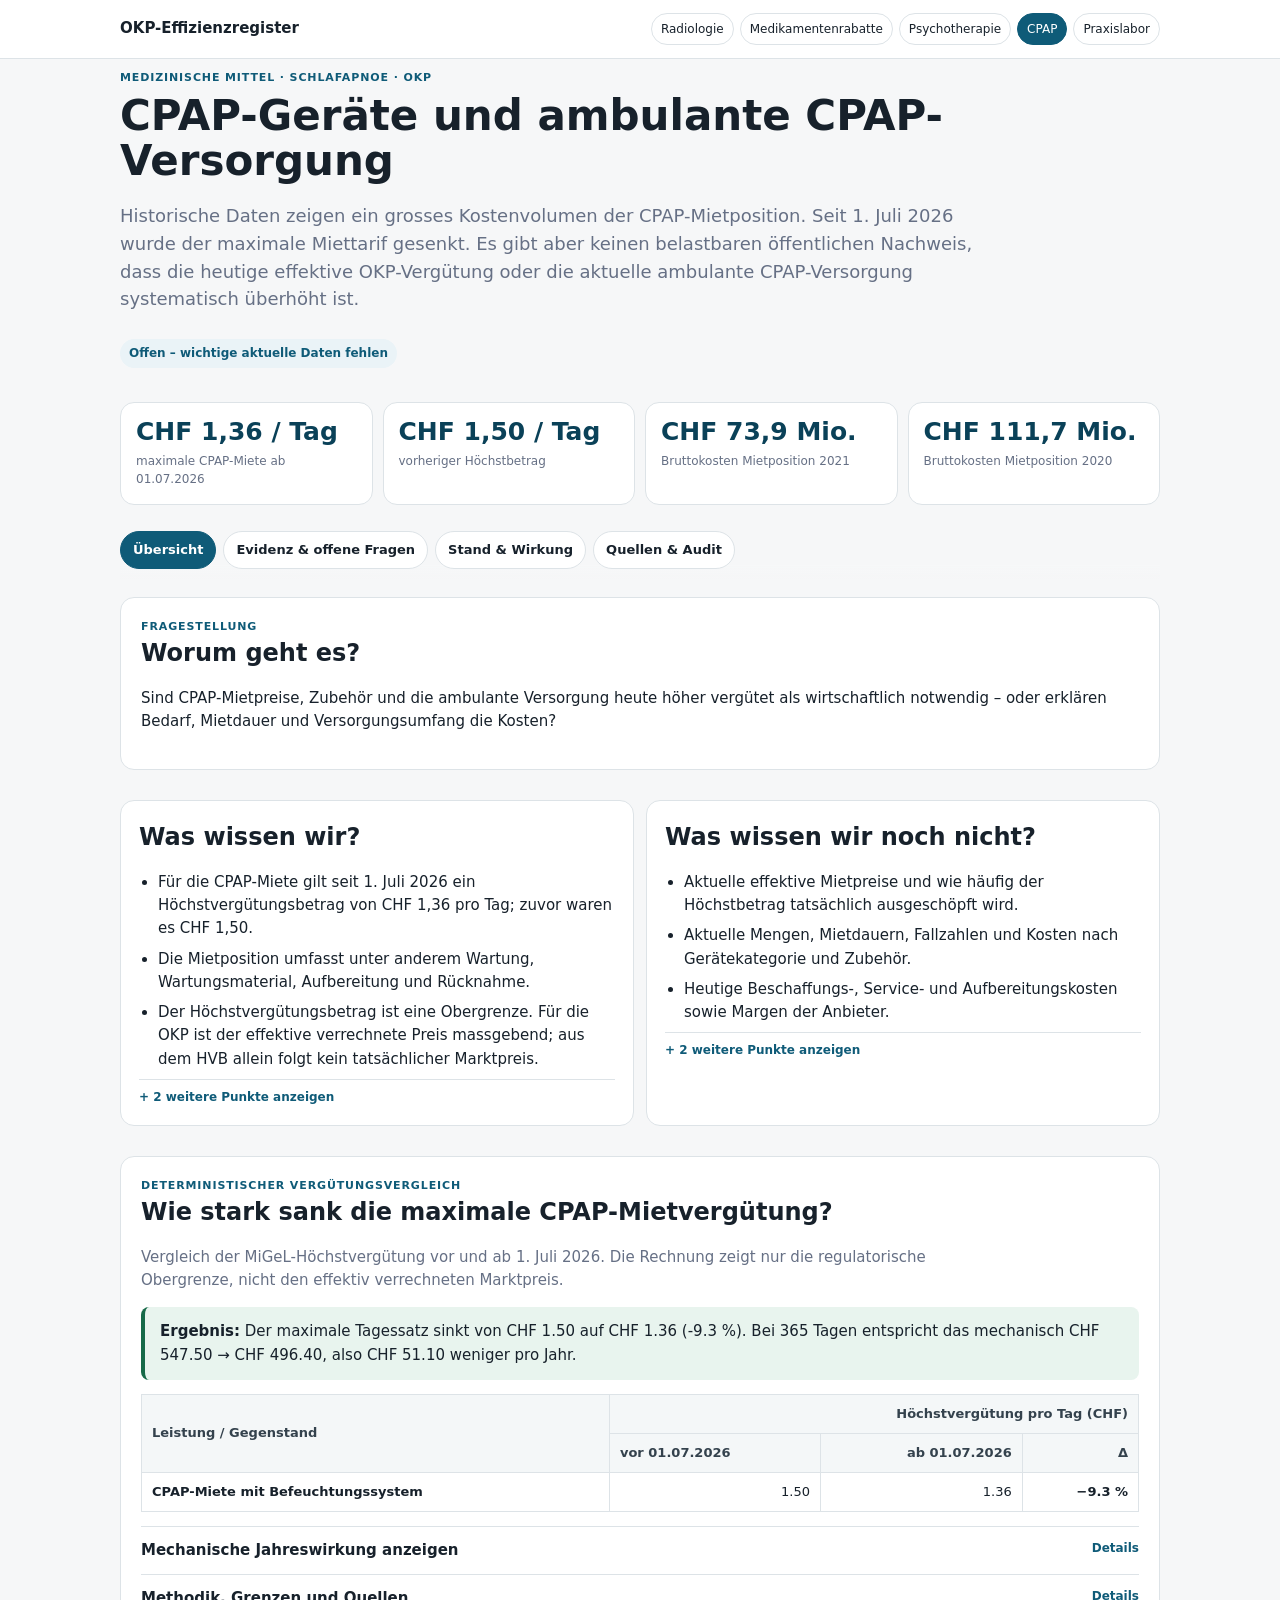
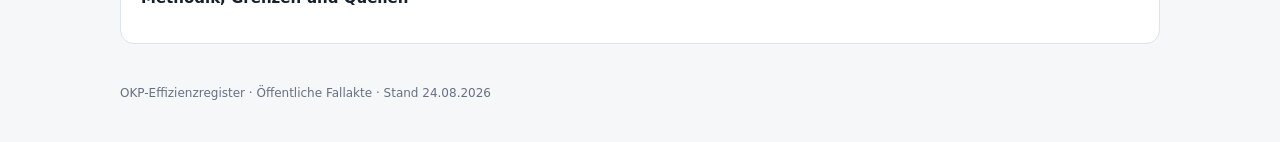
==== commit a88ecea0: "Generalize reader architecture across public cases" ====
--- a/cpap/index.html
+++ b/cpap/index.html
@@ -1,3 +1,5 @@
 <!doctype html><html lang="de"><head><meta charset="utf-8"><meta name="viewport" content="width=device-width,initial-scale=1"><title>CPAP-Geräte und ambulante CPAP-Versorgung · OKP-Effizienzregister</title><link rel="stylesheet" href="../styles.css"><style>
 .event-sources,.monitor-sources{display:flex;gap:6px;flex-wrap:wrap;margin:6px 0 9px}.source-pill,.monitor-sources a{display:inline-block;font-size:11px;border:1px solid var(--line);border-radius:999px;padding:4px 7px;background:#fff;color:var(--muted);text-decoration:none}.source-link,.monitor-sources a{color:var(--accent)}.monitor-sources{padding-top:8px;border-top:1px solid var(--line)}.monitor-sources b{width:100%;font-size:12px}.raw-audit{margin-top:24px;padding-top:18px;border-top:2px solid var(--line)}.raw-run{border:1px solid var(--line);border-radius:12px;margin:10px 0;background:#fbfcfc;overflow:hidden}.raw-run>summary{cursor:pointer;padding:13px 15px;display:flex;justify-content:space-between;gap:12px}.raw-run>summary span{font-size:12px;color:var(--muted)}.raw-body{padding:0 15px 15px}.raw-note{background:var(--soft);padding:9px 11px;border-radius:8px;margin-bottom:12px;font-size:12px}.raw-body h4{margin:17px 0 5px}.raw-body pre{white-space:pre-wrap;word-break:break-word;max-height:560px;overflow:auto;background:#101820;color:#e8eef2;padding:12px;border-radius:9px;font:12px/1.45 ui-monospace,SFMono-Regular,Consolas,monospace}.copy-btn{border:1px solid var(--line);background:#fff;border-radius:7px;padding:4px 8px;font-size:11px;cursor:pointer}.raw-file{margin-top:14px}.raw-file summary{cursor:pointer;font-weight:700}.cost-plan{background:#fff;border:1px solid var(--line);border-radius:14px;padding:19px}.plan-grid{display:grid;grid-template-columns:1fr 1fr;gap:13px;margin:13px 0}.plan-grid p{margin:4px 0}.plan-chip{display:inline-block;font-size:11px;padding:4px 7px;border-radius:999px;background:#eef2f4;margin:2px 4px 2px 0}.activity-row[data-added="true"]{background:#fcfdfd}.deep-detail{grid-column:1/-1;padding-top:10px;border-top:1px dashed var(--line)}.deep-detail b{display:block}.counter-card{background:#fff;border:1px solid var(--line);border-left:4px solid #9d7a38;border-radius:14px;overflow:hidden}.counter-card>summary{cursor:pointer;display:flex;justify-content:space-between;gap:12px;padding:17px;list-style:none}.counter-card>summary::-webkit-details-marker{display:none}.counter-card>summary p{margin:4px 0 0;color:#34424d}.counter-body{padding:14px 17px;border-top:1px solid var(--line);display:grid;grid-template-columns:1fr 1fr;gap:12px}.counter-body p{margin:4px 0}.counter-sources{grid-column:1/-1}.counter-sources a{display:block;margin:5px 0;overflow-wrap:anywhere}@media(max-width:760px){.raw-run>summary{display:block}.raw-run>summary span{display:block;margin-top:4px}.plan-grid,.counter-body{grid-template-columns:1fr}.raw-body pre{max-height:420px}}
-</style><!-- GENERIC_CALCULATION_STYLE --><style>.calculation-comparison{margin-top:26px}.calc-scroll{overflow-x:auto;margin:14px 0}.calc-table{width:100%;border-collapse:collapse;background:#fff;font-size:13px}.calc-table th,.calc-table td{padding:9px 10px;border:1px solid var(--line);text-align:right;white-space:nowrap}.calc-table th:first-child{text-align:left}.calc-table thead th{background:#f4f7f8;color:#34424d}.calc-details{border-top:1px solid var(--line);padding:12px 0}.calc-details summary{cursor:pointer;display:flex;justify-content:space-between;gap:12px}.calc-body{padding-top:12px}.calc-grid{display:grid;grid-template-columns:1fr 1fr;gap:12px}.calc-grid p{margin:4px 0}.calc-sources{margin-top:14px;padding-top:12px;border-top:1px solid var(--line)}.calc-sources a{display:block;margin:5px 0;overflow-wrap:anywhere}@media(max-width:760px){.calc-grid{grid-template-columns:1fr}.calc-table{font-size:12px}.calc-table th,.calc-table td{padding:7px 8px}}</style></head><body><header><div class="wrap header-inner"><a class="brand" href="../">OKP-Effizienzregister</a><nav class="nav"><a href="../radiology/">Radiologie</a><a href="../medikamentenrabatte/">Medikamentenrabatte</a><a href="../psychotherapy/">Psychotherapie</a><a class="active" href="../cpap/">CPAP</a><a href="../praxislabor/">Praxislabor</a></nav></div></header><main class="wrap"><section class="hero"><div class="eyebrow">MEDIZINISCHE MITTEL · SCHLAFAPNOE · OKP</div><h1>CPAP-Geräte und ambulante CPAP-Versorgung</h1><p class="lead">Historische Daten zeigen ein grosses Kostenvolumen der CPAP-Mietposition. Seit 1. Juli 2026 wurde der maximale Miettarif gesenkt. Es gibt aber keinen belastbaren öffentlichen Nachweis, dass die heutige effektive OKP-Vergütung oder die aktuelle ambulante CPAP-Versorgung systematisch überhöht ist.</p><span class="status">Offen – wichtige aktuelle Daten fehlen</span></section><div class="metrics"><article class="metric"><b>CHF 1,36 / Tag</b><span>maximale CPAP-Miete ab 01.07.2026</span></article><article class="metric"><b>CHF 1,50 / Tag</b><span>vorheriger Höchstbetrag</span></article><article class="metric"><b>CHF 73,9 Mio.</b><span>Bruttokosten Mietposition 2021</span></article><article class="metric"><b>CHF 111,7 Mio.</b><span>Bruttokosten Mietposition 2020</span></article></div><nav class="case-tabs" aria-label="Fallbereiche"><button class="tab-btn active" data-tab="overview">Übersicht</button><button class="tab-btn" data-tab="transparency">Transparenz</button><button class="tab-btn" data-tab="activity">Aktivität & Wirkung</button><button class="tab-btn" data-tab="audit">Quellen & Audit</button></nav><section class="tab-panel active" data-panel="overview"><section class="section"><article class="panel"><div class="eyebrow">FRAGESTELLUNG</div><h2>Worum geht es?</h2><p>Sind CPAP-Mietpreise, Zubehör und die ambulante Versorgung heute höher vergütet als wirtschaftlich notwendig – oder erklären Bedarf, Mietdauer und Versorgungsumfang die Kosten?</p></article></section><section class="section two-col"><article class="list-card"><h2>Was wissen wir?</h2><ul><li>Für die CPAP-Miete gilt seit 1. Juli 2026 ein Höchstvergütungsbetrag von CHF 1,36 pro Tag; zuvor waren es CHF 1,50.</li><li>Die Mietposition umfasst unter anderem Wartung, Wartungsmaterial, Aufbereitung und Rücknahme.</li><li>Der Höchstvergütungsbetrag ist eine Obergrenze. Für die OKP ist der effektive verrechnete Preis massgebend; aus dem HVB allein folgt kein tatsächlicher Marktpreis.</li><li>Die CPAP-Mietposition verursachte 2021 historische Bruttokosten von CHF 73,9 Mio. und war damals die grösste einzelne MiGeL-Position.</li><li>Die historischen Bruttokosten sanken von CHF 111,7 Mio. 2020 auf CHF 73,9 Mio. 2021.</li></ul></article><article class="list-card"><h2>Was wissen wir noch nicht?</h2><ul><li>Aktuelle effektive Mietpreise und wie häufig der Höchstbetrag tatsächlich ausgeschöpft wird.</li><li>Aktuelle Mengen, Mietdauern, Fallzahlen und Kosten nach Gerätekategorie und Zubehör.</li><li>Heutige Beschaffungs-, Service- und Aufbereitungskosten sowie Margen der Anbieter.</li><li>Die Kosten und Wirtschaftlichkeit der ärztlichen Diagnostik, Einstellung und Nachkontrolle im gesamten Versorgungspfad.</li><li>Ein belastbares aktuelles Sparpotenzial.</li></ul></article></section><section class="section"><div class="eyebrow">ZAHLEN & EVIDENZ</div><h2>Die wichtigsten belastbaren Details</h2><p class="section-lead">Die Kurztexte bleiben bewusst kompakt. Jede Karte lässt sich für Quelle, Zeitbezug und Einordnung öffnen.</p><div class="detail-grid"><details class="detail-card evidence-card"><summary><div><span class="evidence-kind">Regulatorische Primärquelle</span><h3>HVB ab 1. Juli 2026</h3><p>Für die Miete eines CPAP-Geräts mit Befeuchtungssystem gilt seit 1. Juli 2026 ein Höchstvergütungsbetrag von CHF 1,36 pro Tag; zuvor waren es CHF 1,50.</p></div><span class="expand">Details</span></summary><div class="evidence-body"><div><b>Typ</b><p>Regulatorische Primärquelle</p></div><div><b>Zeitbezug</b><p>gültig ab 01.07.2026</p></div><div><b>Quellenautorität</b><p>BAG / MiGeL</p></div><div><b>Einordnung</b><p>Belegt die neue Obergrenze; nicht den effektiv verrechneten Preis.</p></div><div class="evidence-sources"><b>Quellen</b><a href="https://www.bag.admin.ch/dam/de/sd-web/qMI3Bk6CgRFu/%C3%84nderungen%20Anhang%202%20KLV%20MiGeL%20vom%209.%20Juni%202026%20per%201.%20Juli%202026.pdf" target="_blank" rel="noopener noreferrer">BAG - MiGeL-Änderungen per 1. Juli 2026 ↗</a></div><div class="deep-detail"><b>Mechanische Jahresdifferenz</b><p>Bei 365 Tagen sinkt die maximale Mietposition rechnerisch von CHF 547,50 auf CHF 496,40, also um CHF 51,10 pro Jahr. Das ist nur die Veränderung der Obergrenze.</p></div></div></details><details class="detail-card evidence-card"><summary><div><span class="evidence-kind">Regulatorische Primärquelle</span><h3>Was die Mietposition umfasst</h3><p>Die Position umfasst nicht nur das Gerät, sondern auch Wartung, Wartungsmaterial, Aufbereitung und Rücknahme. Ein Vergleich mit einem reinen Geräte-Kaufpreis wäre deshalb unvollständig.</p></div><span class="expand">Details</span></summary><div class="evidence-body"><div><b>Typ</b><p>Regulatorische Primärquelle</p></div><div><b>Zeitbezug</b><p>aktuelle MiGeL-Position</p></div><div><b>Quellenautorität</b><p>BAG / MiGeL</p></div><div><b>Einordnung</b><p>Qualifiziert Vergleiche mit reinen Geräte-Kaufpreisen.</p></div><div class="evidence-sources"><b>Quellen</b><a href="https://www.bag.admin.ch/de/mittel-und-gegenstaendeliste-migel" target="_blank" rel="noopener noreferrer">BAG - MiGeL ↗</a></div><div class="deep-detail"><b>Warum Kaufpreisvergleiche irreführen können</b><p>Zur Mietposition gehören neben dem Gerät Wartung, Wartungsmaterial, Aufbereitung und Rücknahme. Ein Geräte-Retailpreis allein ist daher keine vollständige Kostenbasis.</p></div></div></details><details class="detail-card evidence-card"><summary><div><span class="evidence-kind">Methodische Einordnung</span><h3>HVB ist keine Marktpreisbeobachtung</h3><p>Der Höchstvergütungsbetrag begrenzt die maximale OKP-Vergütung. Ob Anbieter tatsächlich diesen Betrag verrechnen, lässt sich daraus nicht ableiten.</p></div><span class="expand">Details</span></summary><div class="evidence-body"><div><b>Typ</b><p>Methodische Einordnung</p></div><div><b>Zeitbezug</b><p>aktuell</p></div><div><b>Quellenautorität</b><p>MiGeL-Systemlogik</p></div><div><b>Einordnung</b><p>Obergrenze und effektiver Rechnungsbetrag müssen getrennt werden.</p></div><div class="evidence-sources"><b>Quellen</b><a href="https://www.bag.admin.ch/de/mittel-und-gegenstaendeliste-migel" target="_blank" rel="noopener noreferrer">BAG - MiGeL ↗</a></div><div class="deep-detail"><b>Was für die Wirkung fehlt</b><p>Für die reale Wirkung der Tarifsenkung braucht es effektive Rechnungsbeträge, Anzahl Miettage/Fälle und den Anteil der Rechnungen, die den HVB tatsächlich ausschöpfen.</p></div></div></details><details class="detail-card evidence-card"><summary><div><span class="evidence-kind">Quelle</span><h3>Historisches Kostenvolumen</h3><p>Die CPAP-Mietposition verursachte 2021 Bruttokosten von CHF 73,9 Mio. und war damals die grösste einzelne MiGeL-Position.</p></div><span class="expand">Details</span></summary><div class="evidence-body"><div><b>Typ</b><p>Quelle</p></div><div><b>Zeitbezug</b><p>2021</p></div><div><b>Quellenautorität</b><p>BAG / MiGeL-Kostendaten</p></div><div><b>Einordnung</b><p>Belegt historisch grosse finanzielle Relevanz.</p></div><div class="evidence-sources"><b>Quellen</b><a href="https://www.bag.admin.ch/de/mittel-und-gegenstaendeliste-migel" target="_blank" rel="noopener noreferrer">BAG - MiGeL ↗</a></div></div></details><details class="detail-card evidence-card"><summary><div><span class="evidence-kind">Quelle</span><h3>Historischer Rückgang</h3><p>Die publizierten Bruttokosten gingen von CHF 111,7 Mio. 2020 auf CHF 73,9 Mio. 2021 zurück. Die verfügbaren Aggregate erlauben keine saubere Zerlegung nach Preis, Menge und Mietdauer.</p></div><span class="expand">Details</span></summary><div class="evidence-body"><div><b>Typ</b><p>Quelle</p></div><div><b>Zeitbezug</b><p>2020–2021</p></div><div><b>Quellenautorität</b><p>BAG / MiGeL-Kostendaten</p></div><div><b>Einordnung</b><p>Belegt Rückgang, aber keine Preis-/Mengenzerlegung.</p></div><div class="evidence-sources"><b>Quellen</b><a href="https://www.bag.admin.ch/de/mittel-und-gegenstaendeliste-migel" target="_blank" rel="noopener noreferrer">BAG - MiGeL ↗</a></div></div></details><details class="detail-card evidence-card"><summary><div><span class="evidence-kind">Datenlücke</span><h3>Aktuelle Datenlücke</h3><p>Für 2026 fehlen öffentlich zusammenhängende Daten zu effektiven Preisen, Fällen, Mietdauern, Zubehör und Kosten des gesamten ambulanten Versorgungspfads.</p></div><span class="expand">Details</span></summary><div class="evidence-body"><div><b>Typ</b><p>Datenlücke</p></div><div><b>Zeitbezug</b><p>2026</p></div><div><b>Quellenautorität</b><p>öffentliche Fallabdeckung</p></div><div><b>Einordnung</b><p>Effektive Preise, Mengen, Mietdauer und Gesamtpfad sind öffentlich nicht zusammenhängend verfügbar.</p></div><div class="evidence-sources"><b>Quellen</b><a href="https://www.bag.admin.ch/de/mittel-und-gegenstaendeliste-migel" target="_blank" rel="noopener noreferrer">BAG - MiGeL ↗</a></div></div></details></div></section><section class="section"><div class="eyebrow">BERECHNUNGEN & EINORDNUNG</div><h2>Was lässt sich aus den Zahlen ableiten?</h2><p class="section-lead">Berechnete Werte zeigen aufklappbar Formel, Inputs, Quellen und Grenzen der Aussage.</p><div class="detail-grid"><details class="detail-card calc evidence-card"><summary><div><span class="evidence-kind">Berechnet</span><h3>Tarifsenkung 2026</h3><p>CHF 1,50 → CHF 1,36 pro Tag entspricht einer Senkung um rund 9,3 %. Das ist eine Obergrenzenänderung, nicht automatisch die gleiche Senkung der effektiven OKP-Ausgaben.</p></div><span class="expand">Details</span></summary><div class="evidence-body"><div><b>Typ</b><p>Berechnet</p></div><div><b>Formel</b><p>(1,36 - 1,50) / 1,50 × 100 ≈ -9,3 %</p></div><div><b>Inputs</b><p>CHF 1,50/Tag alt; CHF 1,36/Tag neu</p></div><div><b>Einschränkungen</b><p>Änderung des HVB, nicht automatisch gleiche Änderung effektiver Ausgaben.</p></div><div class="evidence-sources"><b>Quellen</b><a href="https://www.bag.admin.ch/dam/de/sd-web/qMI3Bk6CgRFu/%C3%84nderungen%20Anhang%202%20KLV%20MiGeL%20vom%209.%20Juni%202026%20per%201.%20Juli%202026.pdf" target="_blank" rel="noopener noreferrer">BAG - MiGeL-Änderungen per 1. Juli 2026 ↗</a></div></div></details><details class="detail-card calc evidence-card"><summary><div><span class="evidence-kind">Berechnet</span><h3>Historischer Kostenrückgang</h3><p>CHF 111,7 Mio. → CHF 73,9 Mio. entspricht grob –34 %. Ohne Mengen-/Preiszerlegung kann daraus keine Aussage über Effizienz oder Versorgungsbedarf abgeleitet werden.</p></div><span class="expand">Details</span></summary><div class="evidence-body"><div><b>Typ</b><p>Berechnet</p></div><div><b>Formel</b><p>(73,9 - 111,7) / 111,7 × 100 ≈ -34 %</p></div><div><b>Inputs</b><p>CHF 111,7 Mio. (2020), CHF 73,9 Mio. (2021)</p></div><div><b>Einschränkungen</b><p>Keine Zerlegung nach Preis, Menge oder Mietdauer.</p></div><div class="evidence-sources"><b>Quellen</b><a href="https://www.bag.admin.ch/de/mittel-und-gegenstaendeliste-migel" target="_blank" rel="noopener noreferrer">BAG - MiGeL ↗</a></div></div></details><details class="detail-card calc evidence-card"><summary><div><span class="evidence-kind">Berechnet</span><h3>Jahreswert am HVB</h3><p>CHF 1,36 pro Tag entsprechen bei 365 Tagen rund CHF 496 pro Jahr für die Mietposition. Das umfasst die in der Position enthaltenen Servicebestandteile und ist kein reiner Gerätepreis.</p></div><span class="expand">Details</span></summary><div class="evidence-body"><div><b>Typ</b><p>Berechnet</p></div><div><b>Formel</b><p>CHF 1,36 × 365 = CHF 496,40</p></div><div><b>Inputs</b><p>aktueller HVB pro Tag</p></div><div><b>Einschränkungen</b><p>Maximalwert der Mietposition inkl. Servicebestandteilen; kein beobachteter Marktpreis.</p></div><div class="evidence-sources"><b>Quellen</b><a href="https://www.bag.admin.ch/dam/de/sd-web/qMI3Bk6CgRFu/%C3%84nderungen%20Anhang%202%20KLV%20MiGeL%20vom%209.%20Juni%202026%20per%201.%20Juli%202026.pdf" target="_blank" rel="noopener noreferrer">BAG - MiGeL-Änderungen per 1. Juli 2026 ↗</a></div></div></details><details class="detail-card calc evidence-card"><summary><div><span class="evidence-kind">Schlussfolgerung / Guardrail</span><h3>Sparpotenzial</h3><p>Ein belastbarer Vergleich braucht effektive Rechnungsdaten, heutige Beschaffungs-/Servicekosten und Nutzungsdauer. Eine Differenz zum Online-Kaufpreis eines Geräts wäre methodisch nicht ausreichend.</p></div><span class="expand">Details</span></summary><div class="evidence-body"><div><b>Typ</b><p>Schlussfolgerung / Guardrail</p></div><div><b>Formel</b><p>nicht belastbar berechnet</p></div><div><b>Inputs</b><p>effektive Rechnungen, heutige Beschaffungs-/Servicekosten, Nutzungsdauer</p></div><div><b>Einschränkungen</b><p>Vergleich mit Online-Gerätepreis allein wäre methodisch unzureichend.</p></div><div class="evidence-sources"><b>Quellen</b><a href="https://www.bag.admin.ch/de/mittel-und-gegenstaendeliste-migel" target="_blank" rel="noopener noreferrer">BAG - MiGeL ↗</a></div></div></details></div></section><!-- GENERIC_CALCULATION:cpap-rental-limit-comparison:START --><section class="section calculation-comparison"><article class="panel"><div class="eyebrow">DETERMINISTISCHER VERGÜTUNGSVERGLEICH</div><h2>Wie stark sank die maximale CPAP-Mietvergütung?</h2><p class="section-lead">Vergleich der MiGeL-Höchstvergütung vor und ab 1. Juli 2026. Die Rechnung zeigt nur die regulatorische Obergrenze, nicht den effektiv verrechneten Marktpreis.</p><div class="callout good"><b>Ergebnis:</b> Der maximale Tagessatz sinkt von CHF 1.50 auf CHF 1.36 (-9.3 %). Bei 365 Tagen entspricht das mechanisch CHF 547.50 → CHF 496.40, also CHF 51.10 weniger pro Jahr.</div><div class="calc-scroll"><table class="calc-table"><thead><tr><th rowspan="2">Leistung / Gegenstand</th><th colspan="3">Höchstvergütung pro Tag (CHF)</th></tr><tr><th>vor 01.07.2026</th><th>ab 01.07.2026</th><th>Δ</th></tr></thead><tbody><tr><th>CPAP-Miete mit Befeuchtungssystem</th><td>1.50</td><td>1.36</td><td><b>−9.3 %</b></td></tr></tbody></table></div><details class="calc-details"><summary><b>Mechanische Jahreswirkung anzeigen</b><span class="expand">Details</span></summary><div class="calc-body"><p>Rechnung mit 365 Tagen; keine Aussage über effektive Mietdauer oder tatsächlich verrechnete Preise.</p><div class="calc-scroll"><table class="calc-table"><thead><tr><th>Leistung / Gegenstand</th><th>365 Tage</th></tr></thead><tbody><tr><th>CPAP-Miete mit Befeuchtungssystem</th><td>CHF 547.50 → CHF 496.40</td></tr></tbody></table></div></div></details><details class="calc-details"><summary><b>Methodik, Grenzen und Quellen</b><span class="expand">Details</span></summary><div class="calc-body"><p>Die Jahreswerte werden beim Rendern deterministisch aus Tagessatz × 365 berechnet.</p><div class="calc-grid"><div><b>Formel</b><p>maximaler Tagessatz × Anzahl Tage</p></div><div><b>Interpretation</b><p>Höchstvergütung ist eine Obergrenze und nicht automatisch der effektive OKP-Rechnungsbetrag.</p></div></div><div class="callout"><b>Abgrenzung:</b><ul><li>Keine Aussage zum effektiven Marktpreis oder zur Ausschöpfung des Höchstbetrags.</li><li>Keine Aussage zu realer Mietdauer, Zubehör oder gesamtem Versorgungspfad.</li><li>Die Jahresdifferenz ist eine rein mechanische Obergrenzenrechnung.</li></ul></div><div class="calc-sources"><b>Quellen</b><a href="https://www.bag.admin.ch/dam/de/sd-web/qMI3Bk6CgRFu/%C3%84nderungen%20Anhang%202%20KLV%20MiGeL%20vom%209.%20Juni%202026%20per%201.%20Juli%202026.pdf" target="_blank" rel="noopener noreferrer">BAG - MiGeL-Änderungen per 1. Juli 2026 ↗</a></div></div></details></article></section><!-- GENERIC_CALCULATION:cpap-rental-limit-comparison:END --><section class="section"><div class="eyebrow">HERLEITUNG</div><h2>Wie kommen wir zum Zwischenfazit?</h2><div class="story"><article class="step"><span class="step-num">1</span><div><h3>Historisches Volumen</h3><p>CPAP war eine grosse MiGeL-Kostenposition; das rechtfertigt Transparenz und Monitoring.</p></div></article><article class="step"><span class="step-num">2</span><div><h3>Tarifobergrenze</h3><p>Der Höchstbetrag wurde 2026 um rund 9 % gesenkt. Das ist ein relevantes Korrekturelement.</p></div></article><article class="step"><span class="step-num">3</span><div><h3>Effektiver Preis</h3><p>Eine Tarifobergrenze ist nicht gleich dem tatsächlich bezahlten Preis. Ohne Abrechnungsdaten lässt sich die aktuelle Preisfrage nicht beantworten.</p></div></article><article class="step"><span class="step-num">4</span><div><h3>Gesamtversorgung</h3><p>Gerät, Zubehör, Mietdauer und ärztliche Leistungen müssen gemeinsam betrachtet werden.</p></div></article><article class="step"><span class="step-num">5</span><div><h3>Fazit</h3><p>Ein historisch relevantes Kostensignal ist belegt. Eine aktuelle systematische Übervergütung ist mit öffentlichen Daten nicht nachgewiesen.</p></div></article></div></section><section class="section"><div class="callout"><b>Zwischenfazit:</b> Ein historisch relevantes Kostensignal ist belegt. Eine aktuelle systematische Übervergütung ist mit öffentlichen Daten nicht nachgewiesen.</div></section><section class="section"><div class="eyebrow">GEGENHYPOTHESEN</div><h2>Welche anderen Erklärungen müssen mitgeprüft werden?</h2><div class="detail-grid"><details class="counter-card"><summary><div><span class="evidence-kind">◇ Kostenhypothese</span><h3>Servicekosten</h3><p>Wartung, Aufbereitung, Austausch und Logistik können einen wesentlichen Teil der Mietvergütung erklären.</p></div><span class="expand">Details</span></summary><div class="counter-body"><div><b>Zeitbezug</b><p>aktuelle MiGeL-Mietposition</p></div><div><b>Quellenautorität</b><p>BAG MiGeL</p></div><div class="deep-detail"><b>Einordnung</b><p>Die Mietvergütung enthält Service- und Aufbereitungsbestandteile. Anbieterwirtschaftlichkeit kann daher nicht aus dem Geräte-Kaufpreis allein beurteilt werden.</p></div><div class="counter-sources"><b>Quellen</b><a href="https://www.bag.admin.ch/de/mittel-und-gegenstaendeliste-migel" target="_blank" rel="noopener noreferrer">BAG - MiGeL ↗</a></div></div></details><details class="counter-card"><summary><div><span class="evidence-kind">◇ Nutzungshypothese</span><h3>Lange oder kurze Mietdauer</h3><p>Die Wirtschaftlichkeit von Miete gegenüber Kauf hängt stark von Nutzungsdauer, Therapieabbrüchen und Gerätewechseln ab.</p></div><span class="expand">Details</span></summary><div class="counter-body"><div><b>Zeitbezug</b><p>aktuell offen</p></div><div><b>Quellenautorität</b><p>methodische Einordnung</p></div><div class="deep-detail"><b>Einordnung</b><p>Mietdauer, Therapieabbrüche und Gerätewechsel bestimmen wesentlich, ob Miete gegenüber Kauf wirtschaftlich ist. Öffentliche aktuelle Verteilungsdaten fehlen.</p></div><div class="counter-sources"><b>Quellen</b><a href="https://www.bag.admin.ch/de/mittel-und-gegenstaendeliste-migel" target="_blank" rel="noopener noreferrer">BAG - MiGeL ↗</a></div></div></details><details class="counter-card"><summary><div><span class="evidence-kind">◇ Mengenhypothese</span><h3>Versorgungsbedarf</h3><p>Mehr diagnostizierte Schlafapnoe-Fälle können die Gesamtkosten erhöhen, ohne dass der Stückpreis überhöht ist.</p></div><span class="expand">Details</span></summary><div class="counter-body"><div><b>Zeitbezug</b><p>aktuell offen</p></div><div><b>Quellenautorität</b><p>methodische Einordnung</p></div><div class="deep-detail"><b>Einordnung</b><p>Mehr behandelte Schlafapnoe-Fälle können die Gesamtkosten erhöhen, auch wenn der Stückpreis angemessen ist. Preis und Menge müssen getrennt werden.</p></div><div class="counter-sources"><b>Quellen</b><a href="https://www.bag.admin.ch/de/mittel-und-gegenstaendeliste-migel" target="_blank" rel="noopener noreferrer">BAG - MiGeL ↗</a></div></div></details><details class="counter-card"><summary><div><span class="evidence-kind">◇ Scope-Gegenhypothese</span><h3>Gesamter Behandlungspfad</h3><p>Kosten können zwischen Gerät, Zubehör, Diagnostik, Einstellung und Nachkontrolle verschoben werden. Eine einzelne MiGeL-Position zeigt deshalb nicht die gesamte Wirtschaftlichkeit.</p></div><span class="expand">Details</span></summary><div class="counter-body"><div><b>Zeitbezug</b><p>aktuell offen</p></div><div><b>Quellenautorität</b><p>methodische Einordnung</p></div><div class="deep-detail"><b>Einordnung</b><p>Gerät, Zubehör, Diagnostik, Einstellung und Nachkontrolle können Kosten untereinander verschieben. Eine einzelne MiGeL-Position reicht für die Gesamtwirtschaftlichkeit nicht aus.</p></div><div class="counter-sources"><b>Quellen</b><a href="https://www.bag.admin.ch/de/mittel-und-gegenstaendeliste-migel" target="_blank" rel="noopener noreferrer">BAG - MiGeL ↗</a></div></div></details></div></section><section class="section"><article class="panel"><div class="eyebrow">OFFENE PRÜFFRAGEN</div><h2>Was würde den Fall wesentlich weiterbringen?</h2><div class="question"><h3>Wie hoch sind die effektiven Preise?</h3><p class="muted">Dafür braucht es aktuelle Rechnungs- oder Versichererdaten statt nur MiGeL-Höchstbeträge.</p></div><div class="question"><h3>Was treibt die Kosten?</h3><p class="muted">Fallzahlen, Mietdauer, Zubehör, Gerätewechsel und Servicekosten müssen getrennt werden.</p></div><div class="question"><h3>Sind Margen auffällig?</h3><p class="muted">Dafür fehlen aktuelle Kosten- und Erlösdaten der Anbieter.</p></div><div class="question"><h3>Wie sieht der ganze Behandlungspfad aus?</h3><p class="muted">Eine reine Gerätebetrachtung übersieht Diagnostik, Einstellung, Nachkontrolle und mögliche Substitutionen.</p></div></article></section></section><section class="tab-panel" data-panel="transparency"><section class="section"><div class="eyebrow">TRANSPARENZ & DATENLÜCKEN</div><h2>Was fehlt für eine belastbare Beurteilung?</h2><p class="section-lead">Eine Datenlücke bedeutet hier nicht, dass die Information nirgends existiert. Sie beschreibt, was innerhalb der dokumentierten öffentlichen Abdeckung nicht ausreichend verfügbar oder zusammenführbar ist.</p><div class="gap-list"><details class="gap-card"><summary><div><span class="gap-type">Nicht öffentlich</span><h3>Effektive CPAP-Mietpreise</h3><p>Aktuelle effektive Rechnungsdaten sind in der öffentlichen Fallakte nicht verfügbar.</p></div><span class="expand">Details</span></summary><div class="gap-body"><div><b>Warum entscheidend?</b><p>Der Höchstbetrag zeigt nicht, was Versicherer tatsächlich bezahlen.</p></div><div><b>Mögliche Datenhalter</b><p><span class="actor-chip">Versicherer</span><span class="actor-chip">CPAP-Anbieter</span></p></div><div><b>Zuständige / relevante Akteure</b><p><span class="actor-chip">BAG</span></p></div><div><b>Nachweis der Datenlücke</b><p>Geprüft: BAG MiGeL. Letzte Prüfung: 24.08.2026.</p></div><div><b>Nächster sinnvoller Schritt</b><p>Aktuelle Rechnungs-/Versichererdaten auswerten.</p></div></div></details><details class="gap-card"><summary><div><span class="gap-type">Private Daten</span><h3>Aktuelle Beschaffungs-, Service- und Aufbereitungskosten</h3><p>Keine repräsentative aktuelle Vollkostenbasis öffentlich verfügbar.</p></div><span class="expand">Details</span></summary><div class="gap-body"><div><b>Warum entscheidend?</b><p>Nur damit lässt sich beurteilen, ob der Höchstbetrag wirtschaftlich angemessen ist.</p></div><div><b>Mögliche Datenhalter</b><p><span class="actor-chip">CPAP-Anbieter</span></p></div><div><b>Zuständige / relevante Akteure</b><p><span class="actor-chip">BAG</span></p></div><div><b>Nachweis der Datenlücke</b><p>Geprüft: BAG MiGeL. Letzte Prüfung: 24.08.2026.</p></div><div><b>Nächster sinnvoller Schritt</b><p>Standardisierte Anbieter-Kostendaten erheben.</p></div></div></details><details class="gap-card"><summary><div><span class="gap-type">Nicht zentral zusammengeführt</span><h3>Kosten des gesamten Versorgungspfads</h3><p>Öffentliche Daten sind nach Positionen/Leistungsarten fragmentiert.</p></div><span class="expand">Details</span></summary><div class="gap-body"><div><b>Warum entscheidend?</b><p>Gerät, Zubehör, Diagnostik, Einstellung und Nachkontrolle müssen gemeinsam betrachtet werden.</p></div><div><b>Mögliche Datenhalter</b><p><span class="actor-chip">CPAP-Anbieter</span><span class="actor-chip">Versicherer</span></p></div><div><b>Zuständige / relevante Akteure</b><p><span class="actor-chip">BAG</span></p></div><div><b>Nachweis der Datenlücke</b><p>Geprüft: BAG MiGeL. Letzte Prüfung: 24.08.2026.</p></div><div><b>Nächster sinnvoller Schritt</b><p>Versorgungspfad und Gesamtkosten fallbezogen zusammenführen.</p></div></div></details></div></section><section class="section"><div class="eyebrow">AKTEURE</div><h2>Wer ist im Fall relevant?</h2><div class="actor-grid"><article class="actor-card"><h3>BAG</h3><p>MiGeL-Regulierung</p><div class="actor-stats"><span>4 dokumentierte Aktivitäten</span><span>3 relevante Datenlücken</span></div></article><article class="actor-card"><h3>CPAP-Anbieter</h3><p>Geräte, Miete und Service</p><div class="actor-stats"><span>1 dokumentierte Aktivitäten</span><span>3 relevante Datenlücken</span></div></article><article class="actor-card"><h3>Versicherer</h3><p>effektive Abrechnungsdaten</p><div class="actor-stats"><span>1 dokumentierte Aktivitäten</span><span>2 relevante Datenlücken</span></div></article><article class="actor-card"><h3>Versicherte</h3><p>Nutzung der Versorgung</p><div class="actor-stats"><span>0 dokumentierte Aktivitäten</span><span>0 relevante Datenlücken</span></div></article></div></section></section><section class="tab-panel" data-panel="activity"><section class="section"><div class="eyebrow">AKTIVITÄT & ENTWICKLUNG</div><h2>Was ist wann passiert?</h2><p class="section-lead">Chronologisch nach Zeitstempel - unabhängig davon, wann das Register den Fall aufgenommen hat. Typ und Akteure dienen nur als visuelle Orientierung.</p><div class="activity-stream"><article class="activity-row"><div class="activity-date">2020</div><div class="activity-main"><div class="activity-meta"><span class="activity-type data">Datenpublikation</span><span class="actor-chip">BAG</span></div><h3>Hohe historische Bruttokosten der Mietposition</h3><p>Die CPAP-Mietposition weist historisch CHF 111,7 Mio. Bruttokosten aus.</p></div></article><article class="activity-row"><div class="activity-date">2021</div><div class="activity-main"><div class="activity-meta"><span class="activity-type data">Datenpublikation</span><span class="actor-chip">BAG</span></div><h3>Historische Kosten sinken</h3><p>Die Bruttokosten der Mietposition liegen bei CHF 73,9 Mio.</p></div></article><article class="activity-row"><div class="activity-date">09.06.2026</div><div class="activity-main"><div class="activity-meta"><span class="activity-type regulation">Regulierung</span><span class="actor-chip">BAG</span><span class="effect-link">→ Wirkung wird beobachtet</span></div><h3>MiGeL-Anpassung wird beschlossen</h3><div class="event-sources"><a class="source-pill source-link" href="https://www.bag.admin.ch/dam/de/sd-web/qMI3Bk6CgRFu/%C3%84nderungen%20Anhang%202%20KLV%20MiGeL%20vom%209.%20Juni%202026%20per%201.%20Juli%202026.pdf" target="_blank" rel="noopener noreferrer">Quelle: BAG - MiGeL-Änderungen per 1. Juli 2026 ↗</a></div><p>Der Höchstvergütungsbetrag für die CPAP-Miete wird gesenkt.</p></div></article><article class="activity-row"><div class="activity-date">01.07.2026</div><div class="activity-main"><div class="activity-meta"><span class="activity-type system">Systemanpassung</span><span class="actor-chip">BAG</span><span class="actor-chip">CPAP-Anbieter</span><span class="actor-chip">Versicherer</span><span class="effect-link">→ Wirkung wird beobachtet</span></div><h3>Neuer Höchstbetrag gilt</h3><div class="event-sources"><a class="source-pill source-link" href="https://www.bag.admin.ch/dam/de/sd-web/qMI3Bk6CgRFu/%C3%84nderungen%20Anhang%202%20KLV%20vom%209.%20Juni%202026%20per%201.%20Juli%202026.pdf" target="_blank" rel="noopener noreferrer">Quelle: BAG - MiGeL-Änderungen per 1. Juli 2026 ↗</a></div><p>Der maximale Miettarif sinkt von CHF 1,50 auf CHF 1,36 pro Tag.</p></div></article></div></section><section class="section"><div class="eyebrow">WIRKUNG</div><h2>Haben Massnahmen einen messbaren Effekt?</h2><article class="monitor-card"><div class="monitor-head"><div><div class="eyebrow">WIRKUNGSMONITORING</div><h3>Wirkung der Tarifsenkung ab Juli 2026</h3><div class="monitor-sources"><b>Quellen</b><a href="https://www.bag.admin.ch/de/mittel-und-gegenstaendeliste-migel" target="_blank" rel="noopener noreferrer">BAG - MiGeL ↗</a></div></div><span class="monitor-status">Noch nicht beurteilbar</span></div><div class="monitor-grid"><div><b>Massnahme / Bezug</b><p>Neuer Höchstbetrag gilt</p></div><div><b>Erwarteter Effekt</b><p>Die Vergütung soll sinken, ohne notwendige Versorgung oder Servicequalität zu beeinträchtigen.</p></div><div><b>Baseline</b><p>CHF 1,50/Tag Höchstbetrag vor 01.07.2026</p></div><div><b>Aktueller Datenstand</b><p>Seit 01.07.2026 gilt CHF 1,36/Tag; aktuelle effektive Preis- und Mengendaten fehlen.</p></div></div><div class="monitor-indicators"><b>Zu beobachten</b><ul><li>effektiver Mietpreis</li><li>Gesamtkosten CPAP</li><li>Mietdauer</li><li>Versorgungszugang/Service</li></ul></div><div><b>Nächste aussagekräftige Beobachtung</b><p>Neue Abrechnungsdaten nach ausreichender Laufzeit</p></div></article></section></section><section class="tab-panel" data-panel="audit"><section class="section"><article class="panel"><div class="eyebrow">QUELLEN & METHODIK</div><h2>Wichtigste öffentliche Quellen</h2><ul class="sources"><li><a href="https://www.bag.admin.ch/dam/de/sd-web/qMI3Bk6CgRFu/%C3%84nderungen%20Anhang%202%20KLV%20MiGeL%20vom%209.%20Juni%202026%20per%201.%20Juli%202026.pdf" target="_blank" rel="noopener noreferrer">BAG – MiGeL-Änderungen per 1. Juli 2026</a><small>Aktueller Höchstvergütungsbetrag</small></li><li><a href="https://www.bag.admin.ch/de/mittel-und-gegenstaendeliste-migel" target="_blank" rel="noopener noreferrer">BAG – Mittel- und Gegenständeliste (MiGeL)</a><small>Regeln und aktuelle Liste</small></li></ul><p class="muted">Stand 24.08.2026. Ein Kostenanstieg, eine Tarifänderung oder eine Datenlücke ist für sich allein kein Nachweis von Unwirtschaftlichkeit.</p></article></section><section class="section"><article class="panel"><div class="eyebrow">LLM / UNTERSUCHUNGSPROTOKOLL</div><h2>Audit-Layer der maschinellen Untersuchung</h2><p class="muted">Prompt-/Research- und Validierungsschritte bleiben sichtbar, damit systematische Schwächen und Verbesserungsmöglichkeiten erkannt werden können.</p><details class="log-entry"><summary><b>Konsolidierte Evidence-Auswertung</b><span>vorhandener Fallbestand</span></summary><div class="log-body"><div><b>Schwerpunkt</b><p>MiGeL-Höchstbeträge, historische Kosten, Leistungsumfang der Mietposition und aktuelle Datenlücken wurden getrennt ausgewertet.</p></div><div><b>Guardrail</b><p>Ein Höchstvergütungsbetrag wird nicht mit dem tatsächlich verrechneten Marktpreis gleichgesetzt.</p></div><div><b>Nicht behauptet</b><p>Keine Aussage zu systematisch hohen heutigen Margen, Missbrauch oder einem konkreten Sparpotenzial ohne aktuelle Abrechnungs-/Kostendaten.</p></div><div><b>Publikationsregel</b><p>Die öffentliche Fallakte zeigt konsolidierte belastbare Aussagen; interne Claim-IDs und technische Review-Metadaten bleiben ausserhalb des normalen Lesepfads.</p></div></div></details></article></section></section></main><footer><div class="wrap">OKP-Effizienzregister · Öffentliche Fallakte · Stand 24.08.2026</div></footer><script>document.querySelectorAll('.tab-btn').forEach(b=>b.addEventListener('click',()=>{document.querySelectorAll('.tab-btn').forEach(x=>x.classList.remove('active'));document.querySelectorAll('.tab-panel').forEach(x=>x.classList.remove('active'));b.classList.add('active');document.querySelector('[data-panel="'+b.dataset.tab+'"]').classList.add('active');history.replaceState(null,'','#'+b.dataset.tab)}));const h=location.hash.slice(1);if(h){const b=document.querySelector('[data-tab="'+h+'"]');if(b)b.click()}</script><script>document.querySelectorAll('.copy-btn').forEach(b=>b.addEventListener('click',()=>{const p=b.nextElementSibling;if(p&&p.tagName==='PRE'){navigator.clipboard.writeText(p.innerText);const old=b.textContent;b.textContent='Kopiert';setTimeout(()=>b.textContent=old,1200)}}));</script></body></html>+</style><!-- GENERIC_CALCULATION_STYLE --><style>.calculation-comparison{margin-top:26px}.calc-scroll{overflow-x:auto;margin:14px 0}.calc-table{width:100%;border-collapse:collapse;background:#fff;font-size:13px}.calc-table th,.calc-table td{padding:9px 10px;border:1px solid var(--line);text-align:right;white-space:nowrap}.calc-table th:first-child{text-align:left}.calc-table thead th{background:#f4f7f8;color:#34424d}.calc-details{border-top:1px solid var(--line);padding:12px 0}.calc-details summary{cursor:pointer;display:flex;justify-content:space-between;gap:12px}.calc-body{padding-top:12px}.calc-grid{display:grid;grid-template-columns:1fr 1fr;gap:12px}.calc-grid p{margin:4px 0}.calc-sources{margin-top:14px;padding-top:12px;border-top:1px solid var(--line)}.calc-sources a{display:block;margin:5px 0;overflow-wrap:anywhere}@media(max-width:760px){.calc-grid{grid-template-columns:1fr}.calc-table{font-size:12px}.calc-table th,.calc-table td{padding:7px 8px}}</style><style>
+.more-items{margin-top:8px;border-top:1px solid var(--line);padding-top:8px}.more-items>summary{cursor:pointer;font-size:12px;font-weight:700;color:var(--accent);list-style:none}.more-items>summary::-webkit-details-marker{display:none}.more-items ul{margin-top:8px}.archive-block{border:1px solid var(--line);border-radius:14px;background:#fff;overflow:hidden;margin:14px 0}.archive-block>summary{cursor:pointer;list-style:none;padding:15px 17px;font-weight:700;display:flex;justify-content:space-between;gap:12px}.archive-block>summary::-webkit-details-marker{display:none}.archive-body{padding:0 17px 17px}.reader-note{font-size:12px;color:var(--muted);margin:5px 0 0}.timeline-fold{border:1px solid var(--line);border-radius:14px;background:#fff;overflow:hidden}.timeline-fold>summary{cursor:pointer;list-style:none;padding:15px 17px;font-weight:700}.timeline-fold>summary::-webkit-details-marker{display:none}.timeline-fold .section{margin:0;padding:17px}@media(max-width:760px){.reader-note{font-size:11px}}
+</style></head><body><header><div class="wrap header-inner"><a class="brand" href="../">OKP-Effizienzregister</a><nav class="nav"><a href="../radiology/">Radiologie</a><a href="../medikamentenrabatte/">Medikamentenrabatte</a><a href="../psychotherapy/">Psychotherapie</a><a class="active" href="../cpap/">CPAP</a><a href="../praxislabor/">Praxislabor</a></nav></div></header><main class="wrap"><section class="hero"><div class="eyebrow">MEDIZINISCHE MITTEL · SCHLAFAPNOE · OKP</div><h1>CPAP-Geräte und ambulante CPAP-Versorgung</h1><p class="lead">Historische Daten zeigen ein grosses Kostenvolumen der CPAP-Mietposition. Seit 1. Juli 2026 wurde der maximale Miettarif gesenkt. Es gibt aber keinen belastbaren öffentlichen Nachweis, dass die heutige effektive OKP-Vergütung oder die aktuelle ambulante CPAP-Versorgung systematisch überhöht ist.</p><span class="status">Offen – wichtige aktuelle Daten fehlen</span></section><div class="metrics"><article class="metric"><b>CHF 1,36 / Tag</b><span>maximale CPAP-Miete ab 01.07.2026</span></article><article class="metric"><b>CHF 1,50 / Tag</b><span>vorheriger Höchstbetrag</span></article><article class="metric"><b>CHF 73,9 Mio.</b><span>Bruttokosten Mietposition 2021</span></article><article class="metric"><b>CHF 111,7 Mio.</b><span>Bruttokosten Mietposition 2020</span></article></div><nav class="case-tabs" aria-label="Fallbereiche"><button class="tab-btn active" data-tab="overview">Übersicht</button><button class="tab-btn" data-tab="transparency">Evidenz &amp; offene Fragen</button><button class="tab-btn" data-tab="activity">Stand &amp; Wirkung</button><button class="tab-btn" data-tab="audit">Quellen & Audit</button></nav><section class="tab-panel active" data-panel="overview"><section class="section"><article class="panel"><div class="eyebrow">FRAGESTELLUNG</div><h2>Worum geht es?</h2><p>Sind CPAP-Mietpreise, Zubehör und die ambulante Versorgung heute höher vergütet als wirtschaftlich notwendig – oder erklären Bedarf, Mietdauer und Versorgungsumfang die Kosten?</p></article></section><section class="section two-col"><article class="list-card"><h2>Was wissen wir?</h2><ul><li>Für die CPAP-Miete gilt seit 1. Juli 2026 ein Höchstvergütungsbetrag von CHF 1,36 pro Tag; zuvor waren es CHF 1,50.</li><li>Die Mietposition umfasst unter anderem Wartung, Wartungsmaterial, Aufbereitung und Rücknahme.</li><li>Der Höchstvergütungsbetrag ist eine Obergrenze. Für die OKP ist der effektive verrechnete Preis massgebend; aus dem HVB allein folgt kein tatsächlicher Marktpreis.</li></ul><details class="more-items"><summary>+ 2 weitere Punkte anzeigen</summary><ul><li>Die CPAP-Mietposition verursachte 2021 historische Bruttokosten von CHF 73,9 Mio. und war damals die grösste einzelne MiGeL-Position.</li><li>Die historischen Bruttokosten sanken von CHF 111,7 Mio. 2020 auf CHF 73,9 Mio. 2021.</li></ul></details></article><article class="list-card"><h2>Was wissen wir noch nicht?</h2><ul><li>Aktuelle effektive Mietpreise und wie häufig der Höchstbetrag tatsächlich ausgeschöpft wird.</li><li>Aktuelle Mengen, Mietdauern, Fallzahlen und Kosten nach Gerätekategorie und Zubehör.</li><li>Heutige Beschaffungs-, Service- und Aufbereitungskosten sowie Margen der Anbieter.</li></ul><details class="more-items"><summary>+ 2 weitere Punkte anzeigen</summary><ul><li>Die Kosten und Wirtschaftlichkeit der ärztlichen Diagnostik, Einstellung und Nachkontrolle im gesamten Versorgungspfad.</li><li>Ein belastbares aktuelles Sparpotenzial.</li></ul></details></article></section><!-- GENERIC_CALCULATION:cpap-rental-limit-comparison:START --><section class="section calculation-comparison"><article class="panel"><div class="eyebrow">DETERMINISTISCHER VERGÜTUNGSVERGLEICH</div><h2>Wie stark sank die maximale CPAP-Mietvergütung?</h2><p class="section-lead">Vergleich der MiGeL-Höchstvergütung vor und ab 1. Juli 2026. Die Rechnung zeigt nur die regulatorische Obergrenze, nicht den effektiv verrechneten Marktpreis.</p><div class="callout good"><b>Ergebnis:</b> Der maximale Tagessatz sinkt von CHF 1.50 auf CHF 1.36 (-9.3 %). Bei 365 Tagen entspricht das mechanisch CHF 547.50 → CHF 496.40, also CHF 51.10 weniger pro Jahr.</div><div class="calc-scroll"><table class="calc-table"><thead><tr><th rowspan="2">Leistung / Gegenstand</th><th colspan="3">Höchstvergütung pro Tag (CHF)</th></tr><tr><th>vor 01.07.2026</th><th>ab 01.07.2026</th><th>Δ</th></tr></thead><tbody><tr><th>CPAP-Miete mit Befeuchtungssystem</th><td>1.50</td><td>1.36</td><td><b>−9.3 %</b></td></tr></tbody></table></div><details class="calc-details"><summary><b>Mechanische Jahreswirkung anzeigen</b><span class="expand">Details</span></summary><div class="calc-body"><p>Rechnung mit 365 Tagen; keine Aussage über effektive Mietdauer oder tatsächlich verrechnete Preise.</p><div class="calc-scroll"><table class="calc-table"><thead><tr><th>Leistung / Gegenstand</th><th>365 Tage</th></tr></thead><tbody><tr><th>CPAP-Miete mit Befeuchtungssystem</th><td>CHF 547.50 → CHF 496.40</td></tr></tbody></table></div></div></details><details class="calc-details"><summary><b>Methodik, Grenzen und Quellen</b><span class="expand">Details</span></summary><div class="calc-body"><p>Die Jahreswerte werden beim Rendern deterministisch aus Tagessatz × 365 berechnet.</p><div class="calc-grid"><div><b>Formel</b><p>maximaler Tagessatz × Anzahl Tage</p></div><div><b>Interpretation</b><p>Höchstvergütung ist eine Obergrenze und nicht automatisch der effektive OKP-Rechnungsbetrag.</p></div></div><div class="callout"><b>Abgrenzung:</b><ul><li>Keine Aussage zum effektiven Marktpreis oder zur Ausschöpfung des Höchstbetrags.</li><li>Keine Aussage zu realer Mietdauer, Zubehör oder gesamtem Versorgungspfad.</li><li>Die Jahresdifferenz ist eine rein mechanische Obergrenzenrechnung.</li></ul></div><div class="calc-sources"><b>Quellen</b><a href="https://www.bag.admin.ch/dam/de/sd-web/qMI3Bk6CgRFu/%C3%84nderungen%20Anhang%202%20KLV%20MiGeL%20vom%209.%20Juni%202026%20per%201.%20Juli%202026.pdf" target="_blank" rel="noopener noreferrer">BAG - MiGeL-Änderungen per 1. Juli 2026 ↗</a></div></div></details></article></section><!-- GENERIC_CALCULATION:cpap-rental-limit-comparison:END --></section><section class="tab-panel" data-panel="transparency"><section class="section"><div class="eyebrow">ZAHLEN & EVIDENZ</div><h2>Die wichtigsten belastbaren Details</h2><p class="section-lead">Die Kurztexte bleiben bewusst kompakt. Jede Karte lässt sich für Quelle, Zeitbezug und Einordnung öffnen.</p><div class="detail-grid"><details class="detail-card evidence-card"><summary><div><span class="evidence-kind">Regulatorische Primärquelle</span><h3>HVB ab 1. Juli 2026</h3><p>Für die Miete eines CPAP-Geräts mit Befeuchtungssystem gilt seit 1. Juli 2026 ein Höchstvergütungsbetrag von CHF 1,36 pro Tag; zuvor waren es CHF 1,50.</p></div><span class="expand">Details</span></summary><div class="evidence-body"><div><b>Typ</b><p>Regulatorische Primärquelle</p></div><div><b>Zeitbezug</b><p>gültig ab 01.07.2026</p></div><div><b>Quellenautorität</b><p>BAG / MiGeL</p></div><div><b>Einordnung</b><p>Belegt die neue Obergrenze; nicht den effektiv verrechneten Preis.</p></div><div class="evidence-sources"><b>Quellen</b><a href="https://www.bag.admin.ch/dam/de/sd-web/qMI3Bk6CgRFu/%C3%84nderungen%20Anhang%202%20KLV%20MiGeL%20vom%209.%20Juni%202026%20per%201.%20Juli%202026.pdf" target="_blank" rel="noopener noreferrer">BAG - MiGeL-Änderungen per 1. Juli 2026 ↗</a></div><div class="deep-detail"><b>Mechanische Jahresdifferenz</b><p>Bei 365 Tagen sinkt die maximale Mietposition rechnerisch von CHF 547,50 auf CHF 496,40, also um CHF 51,10 pro Jahr. Das ist nur die Veränderung der Obergrenze.</p></div></div></details><details class="detail-card evidence-card"><summary><div><span class="evidence-kind">Regulatorische Primärquelle</span><h3>Was die Mietposition umfasst</h3><p>Die Position umfasst nicht nur das Gerät, sondern auch Wartung, Wartungsmaterial, Aufbereitung und Rücknahme. Ein Vergleich mit einem reinen Geräte-Kaufpreis wäre deshalb unvollständig.</p></div><span class="expand">Details</span></summary><div class="evidence-body"><div><b>Typ</b><p>Regulatorische Primärquelle</p></div><div><b>Zeitbezug</b><p>aktuelle MiGeL-Position</p></div><div><b>Quellenautorität</b><p>BAG / MiGeL</p></div><div><b>Einordnung</b><p>Qualifiziert Vergleiche mit reinen Geräte-Kaufpreisen.</p></div><div class="evidence-sources"><b>Quellen</b><a href="https://www.bag.admin.ch/de/mittel-und-gegenstaendeliste-migel" target="_blank" rel="noopener noreferrer">BAG - MiGeL ↗</a></div><div class="deep-detail"><b>Warum Kaufpreisvergleiche irreführen können</b><p>Zur Mietposition gehören neben dem Gerät Wartung, Wartungsmaterial, Aufbereitung und Rücknahme. Ein Geräte-Retailpreis allein ist daher keine vollständige Kostenbasis.</p></div></div></details><details class="detail-card evidence-card"><summary><div><span class="evidence-kind">Methodische Einordnung</span><h3>HVB ist keine Marktpreisbeobachtung</h3><p>Der Höchstvergütungsbetrag begrenzt die maximale OKP-Vergütung. Ob Anbieter tatsächlich diesen Betrag verrechnen, lässt sich daraus nicht ableiten.</p></div><span class="expand">Details</span></summary><div class="evidence-body"><div><b>Typ</b><p>Methodische Einordnung</p></div><div><b>Zeitbezug</b><p>aktuell</p></div><div><b>Quellenautorität</b><p>MiGeL-Systemlogik</p></div><div><b>Einordnung</b><p>Obergrenze und effektiver Rechnungsbetrag müssen getrennt werden.</p></div><div class="evidence-sources"><b>Quellen</b><a href="https://www.bag.admin.ch/de/mittel-und-gegenstaendeliste-migel" target="_blank" rel="noopener noreferrer">BAG - MiGeL ↗</a></div><div class="deep-detail"><b>Was für die Wirkung fehlt</b><p>Für die reale Wirkung der Tarifsenkung braucht es effektive Rechnungsbeträge, Anzahl Miettage/Fälle und den Anteil der Rechnungen, die den HVB tatsächlich ausschöpfen.</p></div></div></details><details class="detail-card evidence-card"><summary><div><span class="evidence-kind">Quelle</span><h3>Historisches Kostenvolumen</h3><p>Die CPAP-Mietposition verursachte 2021 Bruttokosten von CHF 73,9 Mio. und war damals die grösste einzelne MiGeL-Position.</p></div><span class="expand">Details</span></summary><div class="evidence-body"><div><b>Typ</b><p>Quelle</p></div><div><b>Zeitbezug</b><p>2021</p></div><div><b>Quellenautorität</b><p>BAG / MiGeL-Kostendaten</p></div><div><b>Einordnung</b><p>Belegt historisch grosse finanzielle Relevanz.</p></div><div class="evidence-sources"><b>Quellen</b><a href="https://www.bag.admin.ch/de/mittel-und-gegenstaendeliste-migel" target="_blank" rel="noopener noreferrer">BAG - MiGeL ↗</a></div></div></details><details class="detail-card evidence-card"><summary><div><span class="evidence-kind">Quelle</span><h3>Historischer Rückgang</h3><p>Die publizierten Bruttokosten gingen von CHF 111,7 Mio. 2020 auf CHF 73,9 Mio. 2021 zurück. Die verfügbaren Aggregate erlauben keine saubere Zerlegung nach Preis, Menge und Mietdauer.</p></div><span class="expand">Details</span></summary><div class="evidence-body"><div><b>Typ</b><p>Quelle</p></div><div><b>Zeitbezug</b><p>2020–2021</p></div><div><b>Quellenautorität</b><p>BAG / MiGeL-Kostendaten</p></div><div><b>Einordnung</b><p>Belegt Rückgang, aber keine Preis-/Mengenzerlegung.</p></div><div class="evidence-sources"><b>Quellen</b><a href="https://www.bag.admin.ch/de/mittel-und-gegenstaendeliste-migel" target="_blank" rel="noopener noreferrer">BAG - MiGeL ↗</a></div></div></details><details class="detail-card evidence-card"><summary><div><span class="evidence-kind">Datenlücke</span><h3>Aktuelle Datenlücke</h3><p>Für 2026 fehlen öffentlich zusammenhängende Daten zu effektiven Preisen, Fällen, Mietdauern, Zubehör und Kosten des gesamten ambulanten Versorgungspfads.</p></div><span class="expand">Details</span></summary><div class="evidence-body"><div><b>Typ</b><p>Datenlücke</p></div><div><b>Zeitbezug</b><p>2026</p></div><div><b>Quellenautorität</b><p>öffentliche Fallabdeckung</p></div><div><b>Einordnung</b><p>Effektive Preise, Mengen, Mietdauer und Gesamtpfad sind öffentlich nicht zusammenhängend verfügbar.</p></div><div class="evidence-sources"><b>Quellen</b><a href="https://www.bag.admin.ch/de/mittel-und-gegenstaendeliste-migel" target="_blank" rel="noopener noreferrer">BAG - MiGeL ↗</a></div></div></details></div></section><section class="section"><div class="eyebrow">BERECHNUNGEN & EINORDNUNG</div><h2>Was lässt sich aus den Zahlen ableiten?</h2><p class="section-lead">Berechnete Werte zeigen aufklappbar Formel, Inputs, Quellen und Grenzen der Aussage.</p><div class="detail-grid"><details class="detail-card calc evidence-card"><summary><div><span class="evidence-kind">Berechnet</span><h3>Tarifsenkung 2026</h3><p>CHF 1,50 → CHF 1,36 pro Tag entspricht einer Senkung um rund 9,3 %. Das ist eine Obergrenzenänderung, nicht automatisch die gleiche Senkung der effektiven OKP-Ausgaben.</p></div><span class="expand">Details</span></summary><div class="evidence-body"><div><b>Typ</b><p>Berechnet</p></div><div><b>Formel</b><p>(1,36 - 1,50) / 1,50 × 100 ≈ -9,3 %</p></div><div><b>Inputs</b><p>CHF 1,50/Tag alt; CHF 1,36/Tag neu</p></div><div><b>Einschränkungen</b><p>Änderung des HVB, nicht automatisch gleiche Änderung effektiver Ausgaben.</p></div><div class="evidence-sources"><b>Quellen</b><a href="https://www.bag.admin.ch/dam/de/sd-web/qMI3Bk6CgRFu/%C3%84nderungen%20Anhang%202%20KLV%20MiGeL%20vom%209.%20Juni%202026%20per%201.%20Juli%202026.pdf" target="_blank" rel="noopener noreferrer">BAG - MiGeL-Änderungen per 1. Juli 2026 ↗</a></div></div></details><details class="detail-card calc evidence-card"><summary><div><span class="evidence-kind">Berechnet</span><h3>Historischer Kostenrückgang</h3><p>CHF 111,7 Mio. → CHF 73,9 Mio. entspricht grob –34 %. Ohne Mengen-/Preiszerlegung kann daraus keine Aussage über Effizienz oder Versorgungsbedarf abgeleitet werden.</p></div><span class="expand">Details</span></summary><div class="evidence-body"><div><b>Typ</b><p>Berechnet</p></div><div><b>Formel</b><p>(73,9 - 111,7) / 111,7 × 100 ≈ -34 %</p></div><div><b>Inputs</b><p>CHF 111,7 Mio. (2020), CHF 73,9 Mio. (2021)</p></div><div><b>Einschränkungen</b><p>Keine Zerlegung nach Preis, Menge oder Mietdauer.</p></div><div class="evidence-sources"><b>Quellen</b><a href="https://www.bag.admin.ch/de/mittel-und-gegenstaendeliste-migel" target="_blank" rel="noopener noreferrer">BAG - MiGeL ↗</a></div></div></details><details class="detail-card calc evidence-card"><summary><div><span class="evidence-kind">Berechnet</span><h3>Jahreswert am HVB</h3><p>CHF 1,36 pro Tag entsprechen bei 365 Tagen rund CHF 496 pro Jahr für die Mietposition. Das umfasst die in der Position enthaltenen Servicebestandteile und ist kein reiner Gerätepreis.</p></div><span class="expand">Details</span></summary><div class="evidence-body"><div><b>Typ</b><p>Berechnet</p></div><div><b>Formel</b><p>CHF 1,36 × 365 = CHF 496,40</p></div><div><b>Inputs</b><p>aktueller HVB pro Tag</p></div><div><b>Einschränkungen</b><p>Maximalwert der Mietposition inkl. Servicebestandteilen; kein beobachteter Marktpreis.</p></div><div class="evidence-sources"><b>Quellen</b><a href="https://www.bag.admin.ch/dam/de/sd-web/qMI3Bk6CgRFu/%C3%84nderungen%20Anhang%202%20KLV%20MiGeL%20vom%209.%20Juni%202026%20per%201.%20Juli%202026.pdf" target="_blank" rel="noopener noreferrer">BAG - MiGeL-Änderungen per 1. Juli 2026 ↗</a></div></div></details><details class="detail-card calc evidence-card"><summary><div><span class="evidence-kind">Schlussfolgerung / Guardrail</span><h3>Sparpotenzial</h3><p>Ein belastbarer Vergleich braucht effektive Rechnungsdaten, heutige Beschaffungs-/Servicekosten und Nutzungsdauer. Eine Differenz zum Online-Kaufpreis eines Geräts wäre methodisch nicht ausreichend.</p></div><span class="expand">Details</span></summary><div class="evidence-body"><div><b>Typ</b><p>Schlussfolgerung / Guardrail</p></div><div><b>Formel</b><p>nicht belastbar berechnet</p></div><div><b>Inputs</b><p>effektive Rechnungen, heutige Beschaffungs-/Servicekosten, Nutzungsdauer</p></div><div><b>Einschränkungen</b><p>Vergleich mit Online-Gerätepreis allein wäre methodisch unzureichend.</p></div><div class="evidence-sources"><b>Quellen</b><a href="https://www.bag.admin.ch/de/mittel-und-gegenstaendeliste-migel" target="_blank" rel="noopener noreferrer">BAG - MiGeL ↗</a></div></div></details></div></section><section class="section"><article class="panel"><div class="eyebrow">OFFENE PRÜFFRAGEN</div><h2>Was würde den Fall wesentlich weiterbringen?</h2><div class="question"><h3>Wie hoch sind die effektiven Preise?</h3><p class="muted">Dafür braucht es aktuelle Rechnungs- oder Versichererdaten statt nur MiGeL-Höchstbeträge.</p></div><div class="question"><h3>Was treibt die Kosten?</h3><p class="muted">Fallzahlen, Mietdauer, Zubehör, Gerätewechsel und Servicekosten müssen getrennt werden.</p></div><div class="question"><h3>Sind Margen auffällig?</h3><p class="muted">Dafür fehlen aktuelle Kosten- und Erlösdaten der Anbieter.</p></div><div class="question"><h3>Wie sieht der ganze Behandlungspfad aus?</h3><p class="muted">Eine reine Gerätebetrachtung übersieht Diagnostik, Einstellung, Nachkontrolle und mögliche Substitutionen.</p></div></article></section><details class="archive-block"><summary>Weitere Gegenhypothesen / alternative Erklärungen<span class="expand">Anzeigen</span></summary><div class="archive-body"><p class="reader-note">Vollständige alternative Erklärungen bleiben erhalten; sie sind gegenüber den Kernbefunden sekundär dargestellt.</p><section class="section"><div class="eyebrow">GEGENHYPOTHESEN</div><h2>Welche anderen Erklärungen müssen mitgeprüft werden?</h2><div class="detail-grid"><details class="counter-card"><summary><div><span class="evidence-kind">◇ Kostenhypothese</span><h3>Servicekosten</h3><p>Wartung, Aufbereitung, Austausch und Logistik können einen wesentlichen Teil der Mietvergütung erklären.</p></div><span class="expand">Details</span></summary><div class="counter-body"><div><b>Zeitbezug</b><p>aktuelle MiGeL-Mietposition</p></div><div><b>Quellenautorität</b><p>BAG MiGeL</p></div><div class="deep-detail"><b>Einordnung</b><p>Die Mietvergütung enthält Service- und Aufbereitungsbestandteile. Anbieterwirtschaftlichkeit kann daher nicht aus dem Geräte-Kaufpreis allein beurteilt werden.</p></div><div class="counter-sources"><b>Quellen</b><a href="https://www.bag.admin.ch/de/mittel-und-gegenstaendeliste-migel" target="_blank" rel="noopener noreferrer">BAG - MiGeL ↗</a></div></div></details><details class="counter-card"><summary><div><span class="evidence-kind">◇ Nutzungshypothese</span><h3>Lange oder kurze Mietdauer</h3><p>Die Wirtschaftlichkeit von Miete gegenüber Kauf hängt stark von Nutzungsdauer, Therapieabbrüchen und Gerätewechseln ab.</p></div><span class="expand">Details</span></summary><div class="counter-body"><div><b>Zeitbezug</b><p>aktuell offen</p></div><div><b>Quellenautorität</b><p>methodische Einordnung</p></div><div class="deep-detail"><b>Einordnung</b><p>Mietdauer, Therapieabbrüche und Gerätewechsel bestimmen wesentlich, ob Miete gegenüber Kauf wirtschaftlich ist. Öffentliche aktuelle Verteilungsdaten fehlen.</p></div><div class="counter-sources"><b>Quellen</b><a href="https://www.bag.admin.ch/de/mittel-und-gegenstaendeliste-migel" target="_blank" rel="noopener noreferrer">BAG - MiGeL ↗</a></div></div></details><details class="counter-card"><summary><div><span class="evidence-kind">◇ Mengenhypothese</span><h3>Versorgungsbedarf</h3><p>Mehr diagnostizierte Schlafapnoe-Fälle können die Gesamtkosten erhöhen, ohne dass der Stückpreis überhöht ist.</p></div><span class="expand">Details</span></summary><div class="counter-body"><div><b>Zeitbezug</b><p>aktuell offen</p></div><div><b>Quellenautorität</b><p>methodische Einordnung</p></div><div class="deep-detail"><b>Einordnung</b><p>Mehr behandelte Schlafapnoe-Fälle können die Gesamtkosten erhöhen, auch wenn der Stückpreis angemessen ist. Preis und Menge müssen getrennt werden.</p></div><div class="counter-sources"><b>Quellen</b><a href="https://www.bag.admin.ch/de/mittel-und-gegenstaendeliste-migel" target="_blank" rel="noopener noreferrer">BAG - MiGeL ↗</a></div></div></details><details class="counter-card"><summary><div><span class="evidence-kind">◇ Scope-Gegenhypothese</span><h3>Gesamter Behandlungspfad</h3><p>Kosten können zwischen Gerät, Zubehör, Diagnostik, Einstellung und Nachkontrolle verschoben werden. Eine einzelne MiGeL-Position zeigt deshalb nicht die gesamte Wirtschaftlichkeit.</p></div><span class="expand">Details</span></summary><div class="counter-body"><div><b>Zeitbezug</b><p>aktuell offen</p></div><div><b>Quellenautorität</b><p>methodische Einordnung</p></div><div class="deep-detail"><b>Einordnung</b><p>Gerät, Zubehör, Diagnostik, Einstellung und Nachkontrolle können Kosten untereinander verschieben. Eine einzelne MiGeL-Position reicht für die Gesamtwirtschaftlichkeit nicht aus.</p></div><div class="counter-sources"><b>Quellen</b><a href="https://www.bag.admin.ch/de/mittel-und-gegenstaendeliste-migel" target="_blank" rel="noopener noreferrer">BAG - MiGeL ↗</a></div></div></details></div></section></div></details><details class="archive-block"><summary>Methodische Herleitung des Zwischenfazits<span class="expand">Anzeigen</span></summary><div class="archive-body"><section class="section"><div class="eyebrow">HERLEITUNG</div><h2>Wie kommen wir zum Zwischenfazit?</h2><div class="story"><article class="step"><span class="step-num">1</span><div><h3>Historisches Volumen</h3><p>CPAP war eine grosse MiGeL-Kostenposition; das rechtfertigt Transparenz und Monitoring.</p></div></article><article class="step"><span class="step-num">2</span><div><h3>Tarifobergrenze</h3><p>Der Höchstbetrag wurde 2026 um rund 9 % gesenkt. Das ist ein relevantes Korrekturelement.</p></div></article><article class="step"><span class="step-num">3</span><div><h3>Effektiver Preis</h3><p>Eine Tarifobergrenze ist nicht gleich dem tatsächlich bezahlten Preis. Ohne Abrechnungsdaten lässt sich die aktuelle Preisfrage nicht beantworten.</p></div></article><article class="step"><span class="step-num">4</span><div><h3>Gesamtversorgung</h3><p>Gerät, Zubehör, Mietdauer und ärztliche Leistungen müssen gemeinsam betrachtet werden.</p></div></article><article class="step"><span class="step-num">5</span><div><h3>Fazit</h3><p>Ein historisch relevantes Kostensignal ist belegt. Eine aktuelle systematische Übervergütung ist mit öffentlichen Daten nicht nachgewiesen.</p></div></article></div></section></div></details><details class="archive-block"><summary>Persistiertes Zwischenfazit<span class="expand">Anzeigen</span></summary><div class="archive-body"><section class="section"><div class="callout"><b>Zwischenfazit:</b> Ein historisch relevantes Kostensignal ist belegt. Eine aktuelle systematische Übervergütung ist mit öffentlichen Daten nicht nachgewiesen.</div></section></div></details><section class="section"><div class="eyebrow">DATENLÜCKEN</div><h2>Was fehlt für eine belastbare Beurteilung?</h2><p class="section-lead">Eine Datenlücke bedeutet hier nicht, dass die Information nirgends existiert. Sie beschreibt, was innerhalb der dokumentierten öffentlichen Abdeckung nicht ausreichend verfügbar oder zusammenführbar ist.</p><div class="gap-list"><details class="gap-card"><summary><div><span class="gap-type">Nicht öffentlich</span><h3>Effektive CPAP-Mietpreise</h3><p>Aktuelle effektive Rechnungsdaten sind in der öffentlichen Fallakte nicht verfügbar.</p></div><span class="expand">Details</span></summary><div class="gap-body"><div><b>Warum entscheidend?</b><p>Der Höchstbetrag zeigt nicht, was Versicherer tatsächlich bezahlen.</p></div><div><b>Mögliche Datenhalter</b><p><span class="actor-chip">Versicherer</span><span class="actor-chip">CPAP-Anbieter</span></p></div><div><b>Zuständige / relevante Akteure</b><p><span class="actor-chip">BAG</span></p></div><div><b>Nachweis der Datenlücke</b><p>Geprüft: BAG MiGeL. Letzte Prüfung: 24.08.2026.</p></div><div><b>Nächster sinnvoller Schritt</b><p>Aktuelle Rechnungs-/Versichererdaten auswerten.</p></div></div></details><details class="gap-card"><summary><div><span class="gap-type">Private Daten</span><h3>Aktuelle Beschaffungs-, Service- und Aufbereitungskosten</h3><p>Keine repräsentative aktuelle Vollkostenbasis öffentlich verfügbar.</p></div><span class="expand">Details</span></summary><div class="gap-body"><div><b>Warum entscheidend?</b><p>Nur damit lässt sich beurteilen, ob der Höchstbetrag wirtschaftlich angemessen ist.</p></div><div><b>Mögliche Datenhalter</b><p><span class="actor-chip">CPAP-Anbieter</span></p></div><div><b>Zuständige / relevante Akteure</b><p><span class="actor-chip">BAG</span></p></div><div><b>Nachweis der Datenlücke</b><p>Geprüft: BAG MiGeL. Letzte Prüfung: 24.08.2026.</p></div><div><b>Nächster sinnvoller Schritt</b><p>Standardisierte Anbieter-Kostendaten erheben.</p></div></div></details><details class="gap-card"><summary><div><span class="gap-type">Nicht zentral zusammengeführt</span><h3>Kosten des gesamten Versorgungspfads</h3><p>Öffentliche Daten sind nach Positionen/Leistungsarten fragmentiert.</p></div><span class="expand">Details</span></summary><div class="gap-body"><div><b>Warum entscheidend?</b><p>Gerät, Zubehör, Diagnostik, Einstellung und Nachkontrolle müssen gemeinsam betrachtet werden.</p></div><div><b>Mögliche Datenhalter</b><p><span class="actor-chip">CPAP-Anbieter</span><span class="actor-chip">Versicherer</span></p></div><div><b>Zuständige / relevante Akteure</b><p><span class="actor-chip">BAG</span></p></div><div><b>Nachweis der Datenlücke</b><p>Geprüft: BAG MiGeL. Letzte Prüfung: 24.08.2026.</p></div><div><b>Nächster sinnvoller Schritt</b><p>Versorgungspfad und Gesamtkosten fallbezogen zusammenführen.</p></div></div></details></div></section><details class="archive-block"><summary>Akteursverzeichnis<span class="expand">Anzeigen</span></summary><div class="archive-body"><p class="reader-note">Referenzliste der im Fall hinterlegten Akteure und ihrer Verknüpfungen.</p><section class="section"><div class="eyebrow">AKTEURE</div><h2>Wer ist im Fall relevant?</h2><div class="actor-grid"><article class="actor-card"><h3>BAG</h3><p>MiGeL-Regulierung</p><div class="actor-stats"><span>4 dokumentierte Aktivitäten</span><span>3 relevante Datenlücken</span></div></article><article class="actor-card"><h3>CPAP-Anbieter</h3><p>Geräte, Miete und Service</p><div class="actor-stats"><span>1 dokumentierte Aktivitäten</span><span>3 relevante Datenlücken</span></div></article><article class="actor-card"><h3>Versicherer</h3><p>effektive Abrechnungsdaten</p><div class="actor-stats"><span>1 dokumentierte Aktivitäten</span><span>2 relevante Datenlücken</span></div></article><article class="actor-card"><h3>Versicherte</h3><p>Nutzung der Versorgung</p><div class="actor-stats"><span>0 dokumentierte Aktivitäten</span><span>0 relevante Datenlücken</span></div></article></div></section></div></details></section><section class="tab-panel" data-panel="activity"><details class="timeline-fold"><summary>Chronologie anzeigen <span class="expand">Details</span></summary><section class="section"><div class="eyebrow">AKTIVITÄT & ENTWICKLUNG</div><h2>Was ist wann passiert?</h2><p class="section-lead">Chronologisch nach Zeitstempel - unabhängig davon, wann das Register den Fall aufgenommen hat. Typ und Akteure dienen nur als visuelle Orientierung.</p><div class="activity-stream"><article class="activity-row"><div class="activity-date">2020</div><div class="activity-main"><div class="activity-meta"><span class="activity-type data">Datenpublikation</span><span class="actor-chip">BAG</span></div><h3>Hohe historische Bruttokosten der Mietposition</h3><div class="event-sources"><a class="source-pill source-link" href="https://www.bag.admin.ch/dam/de/sd-web/u3sTLn32MTrD/monitoring-migel-2016-2021.pdf" target="_blank" rel="noopener noreferrer">Quelle: BAG - Monitoring MiGeL 2016-2021 ↗</a></div><p>Die CPAP-Mietposition weist historisch CHF 111,7 Mio. Bruttokosten aus.</p></div></article><article class="activity-row"><div class="activity-date">2021</div><div class="activity-main"><div class="activity-meta"><span class="activity-type data">Datenpublikation</span><span class="actor-chip">BAG</span></div><h3>Historische Kosten sinken</h3><div class="event-sources"><a class="source-pill source-link" href="https://www.bag.admin.ch/dam/de/sd-web/u3sTLn32MTrD/monitoring-migel-2016-2021.pdf" target="_blank" rel="noopener noreferrer">Quelle: BAG - Monitoring MiGeL 2016-2021 ↗</a></div><p>Die Bruttokosten der Mietposition liegen bei CHF 73,9 Mio.</p></div></article><article class="activity-row"><div class="activity-date">09.06.2026</div><div class="activity-main"><div class="activity-meta"><span class="activity-type regulation">Regulierung</span><span class="actor-chip">BAG</span><span class="effect-link">→ Wirkung wird beobachtet</span></div><h3>MiGeL-Anpassung wird beschlossen</h3><div class="event-sources"><a class="source-pill source-link" href="https://www.bag.admin.ch/dam/de/sd-web/qMI3Bk6CgRFu/%C3%84nderungen%20Anhang%202%20KLV%20MiGeL%20vom%209.%20Juni%202026%20per%201.%20Juli%202026.pdf" target="_blank" rel="noopener noreferrer">Quelle: BAG - MiGeL-Änderungen per 1. Juli 2026 ↗</a></div><p>Der Höchstvergütungsbetrag für die CPAP-Miete wird gesenkt.</p></div></article><article class="activity-row"><div class="activity-date">01.07.2026</div><div class="activity-main"><div class="activity-meta"><span class="activity-type system">Systemanpassung</span><span class="actor-chip">BAG</span><span class="actor-chip">CPAP-Anbieter</span><span class="actor-chip">Versicherer</span><span class="effect-link">→ Wirkung wird beobachtet</span></div><h3>Neuer Höchstbetrag gilt</h3><div class="event-sources"><a class="source-pill source-link" href="https://www.bag.admin.ch/dam/de/sd-web/qMI3Bk6CgRFu/%C3%84nderungen%20Anhang%202%20KLV%20MiGeL%20vom%209.%20Juni%202026%20per%201.%20Juli%202026.pdf" target="_blank" rel="noopener noreferrer">Quelle: BAG - MiGeL-Änderungen per 1. Juli 2026 ↗</a></div><p>Der maximale Miettarif sinkt von CHF 1,50 auf CHF 1,36 pro Tag.</p></div></article></div></section></details><section class="section"><div class="eyebrow">WIRKUNG</div><h2>Haben Massnahmen einen messbaren Effekt?</h2><article class="monitor-card"><div class="monitor-head"><div><div class="eyebrow">WIRKUNGSMONITORING</div><h3>Wirkung der Tarifsenkung ab Juli 2026</h3><div class="monitor-sources"><b>Quellen</b><a href="https://www.bag.admin.ch/de/mittel-und-gegenstaendeliste-migel" target="_blank" rel="noopener noreferrer">BAG - MiGeL ↗</a></div></div><span class="monitor-status">Noch nicht beurteilbar</span></div><div class="monitor-grid"><div><b>Massnahme / Bezug</b><p>Neuer Höchstbetrag gilt</p></div><div><b>Erwarteter Effekt</b><p>Die Vergütung soll sinken, ohne notwendige Versorgung oder Servicequalität zu beeinträchtigen.</p></div><div><b>Baseline</b><p>CHF 1,50/Tag Höchstbetrag vor 01.07.2026</p></div><div><b>Aktueller Datenstand</b><p>Seit 01.07.2026 gilt CHF 1,36/Tag; aktuelle effektive Preis- und Mengendaten fehlen.</p></div></div><div class="monitor-indicators"><b>Zu beobachten</b><ul><li>effektiver Mietpreis</li><li>Gesamtkosten CPAP</li><li>Mietdauer</li><li>Versorgungszugang/Service</li></ul></div><div><b>Nächste aussagekräftige Beobachtung</b><p>Neue Abrechnungsdaten nach ausreichender Laufzeit</p></div></article></section></section><section class="tab-panel" data-panel="audit"><section class="section"><article class="panel"><div class="eyebrow">QUELLEN & METHODIK</div><h2>Wichtigste öffentliche Quellen</h2><ul class="sources"><li><a href="https://www.bag.admin.ch/dam/de/sd-web/qMI3Bk6CgRFu/%C3%84nderungen%20Anhang%202%20KLV%20MiGeL%20vom%209.%20Juni%202026%20per%201.%20Juli%202026.pdf" target="_blank" rel="noopener noreferrer">BAG – MiGeL-Änderungen per 1. Juli 2026</a><small>Aktueller Höchstvergütungsbetrag</small></li><li><a href="https://www.bag.admin.ch/de/mittel-und-gegenstaendeliste-migel" target="_blank" rel="noopener noreferrer">BAG – Mittel- und Gegenständeliste (MiGeL)</a><small>Regeln und aktuelle Liste</small></li></ul><p class="muted">Stand 24.08.2026. Ein Kostenanstieg, eine Tarifänderung oder eine Datenlücke ist für sich allein kein Nachweis von Unwirtschaftlichkeit.</p></article></section><section class="section"><article class="panel"><div class="eyebrow">LLM / UNTERSUCHUNGSPROTOKOLL</div><h2>Audit-Layer der maschinellen Untersuchung</h2><p class="muted">Prompt-/Research- und Validierungsschritte bleiben sichtbar, damit systematische Schwächen und Verbesserungsmöglichkeiten erkannt werden können.</p><details class="log-entry"><summary><b>Konsolidierte Evidence-Auswertung</b><span>vorhandener Fallbestand</span></summary><div class="log-body"><div><b>Schwerpunkt</b><p>MiGeL-Höchstbeträge, historische Kosten, Leistungsumfang der Mietposition und aktuelle Datenlücken wurden getrennt ausgewertet.</p></div><div><b>Guardrail</b><p>Ein Höchstvergütungsbetrag wird nicht mit dem tatsächlich verrechneten Marktpreis gleichgesetzt.</p></div><div><b>Nicht behauptet</b><p>Keine Aussage zu systematisch hohen heutigen Margen, Missbrauch oder einem konkreten Sparpotenzial ohne aktuelle Abrechnungs-/Kostendaten.</p></div><div><b>Publikationsregel</b><p>Die öffentliche Fallakte zeigt konsolidierte belastbare Aussagen; interne Claim-IDs und technische Review-Metadaten bleiben ausserhalb des normalen Lesepfads.</p></div></div></details></article></section></section></main><footer><div class="wrap">OKP-Effizienzregister · Öffentliche Fallakte · Stand 24.08.2026</div></footer><script>document.querySelectorAll('.tab-btn').forEach(b=>b.addEventListener('click',()=>{document.querySelectorAll('.tab-btn').forEach(x=>x.classList.remove('active'));document.querySelectorAll('.tab-panel').forEach(x=>x.classList.remove('active'));b.classList.add('active');document.querySelector('[data-panel="'+b.dataset.tab+'"]').classList.add('active');history.replaceState(null,'','#'+b.dataset.tab)}));const h=location.hash.slice(1);if(h){const b=document.querySelector('[data-tab="'+h+'"]');if(b)b.click()}</script><script>document.querySelectorAll('.copy-btn').forEach(b=>b.addEventListener('click',()=>{const p=b.nextElementSibling;if(p&&p.tagName==='PRE'){navigator.clipboard.writeText(p.innerText);const old=b.textContent;b.textContent='Kopiert';setTimeout(()=>b.textContent=old,1200)}}));</script></body></html>
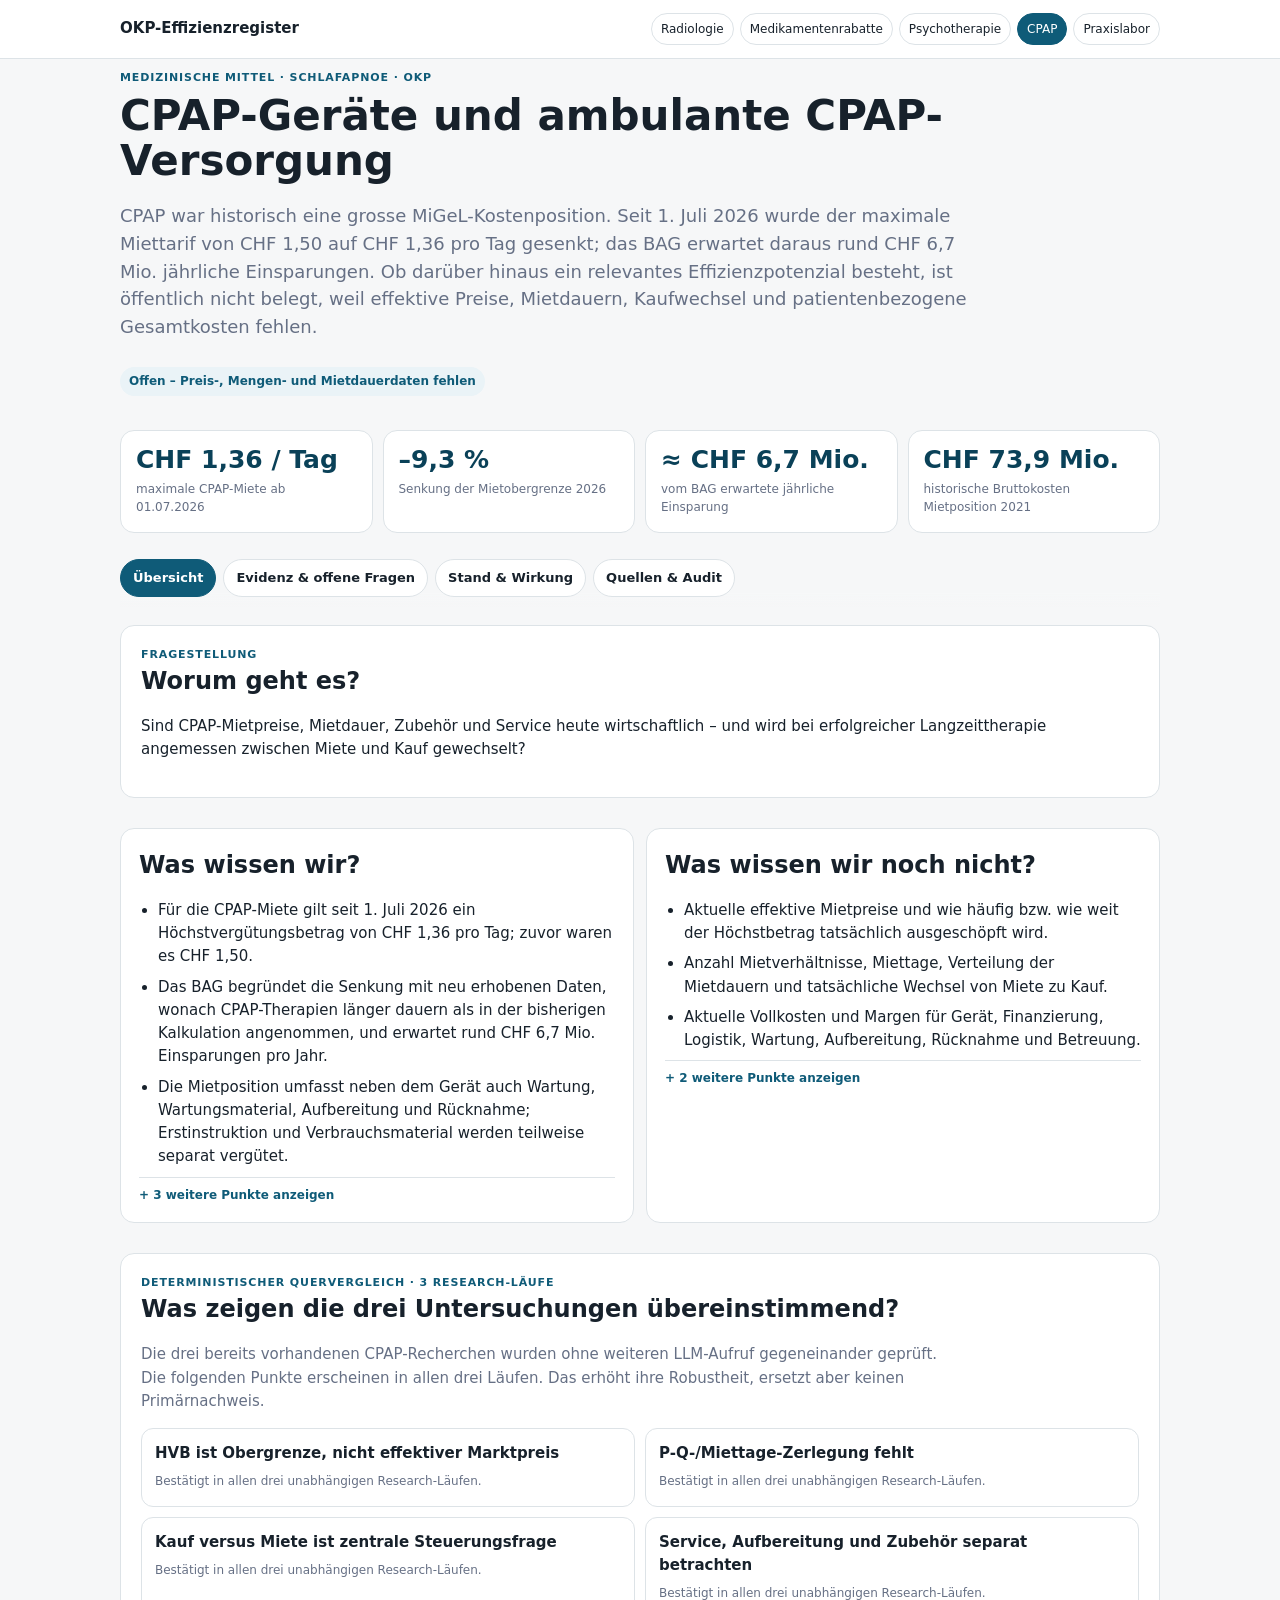
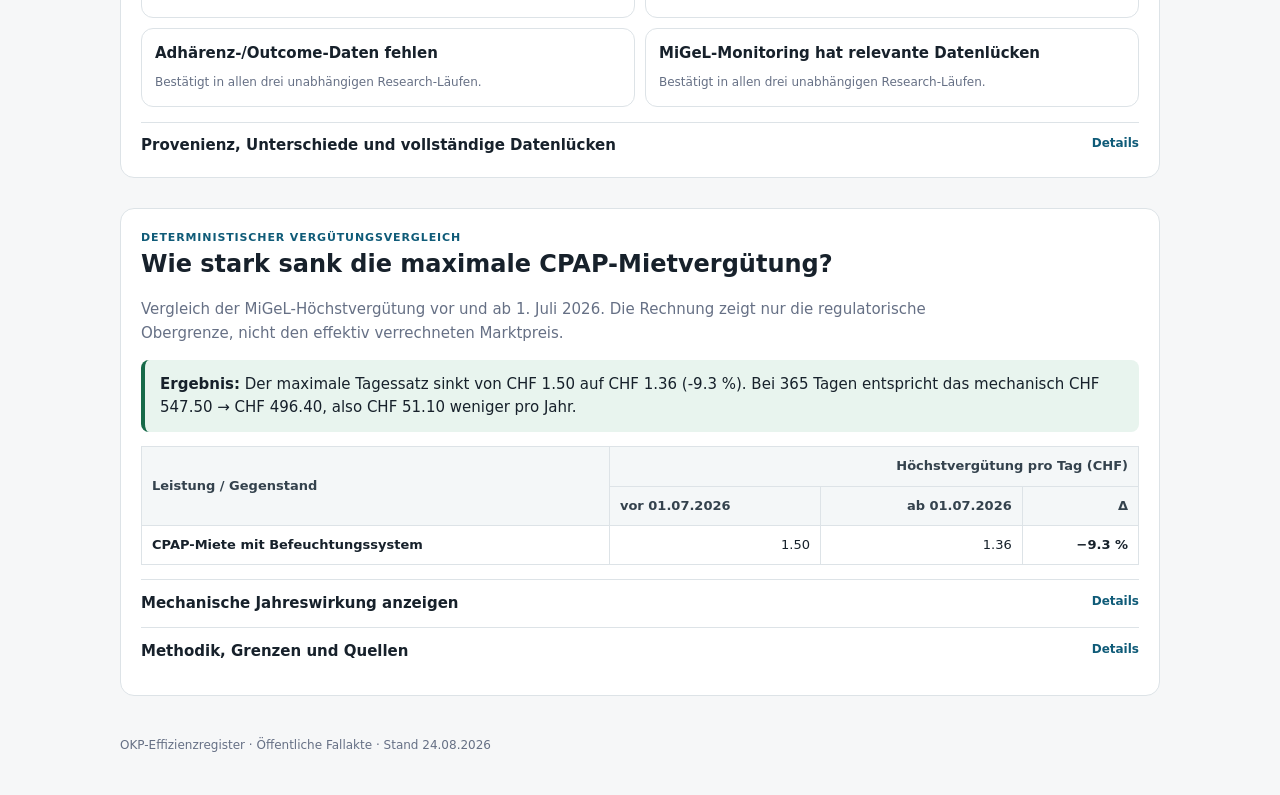
==== commit cd846e33: "Add enriched activity timeline to public cases" ====
--- a/cpap/index.html
+++ b/cpap/index.html
@@ -1,5 +1,4446 @@
 <!doctype html><html lang="de"><head><meta charset="utf-8"><meta name="viewport" content="width=device-width,initial-scale=1"><title>CPAP-Geräte und ambulante CPAP-Versorgung · OKP-Effizienzregister</title><link rel="stylesheet" href="../styles.css"><style>
 .event-sources,.monitor-sources{display:flex;gap:6px;flex-wrap:wrap;margin:6px 0 9px}.source-pill,.monitor-sources a{display:inline-block;font-size:11px;border:1px solid var(--line);border-radius:999px;padding:4px 7px;background:#fff;color:var(--muted);text-decoration:none}.source-link,.monitor-sources a{color:var(--accent)}.monitor-sources{padding-top:8px;border-top:1px solid var(--line)}.monitor-sources b{width:100%;font-size:12px}.raw-audit{margin-top:24px;padding-top:18px;border-top:2px solid var(--line)}.raw-run{border:1px solid var(--line);border-radius:12px;margin:10px 0;background:#fbfcfc;overflow:hidden}.raw-run>summary{cursor:pointer;padding:13px 15px;display:flex;justify-content:space-between;gap:12px}.raw-run>summary span{font-size:12px;color:var(--muted)}.raw-body{padding:0 15px 15px}.raw-note{background:var(--soft);padding:9px 11px;border-radius:8px;margin-bottom:12px;font-size:12px}.raw-body h4{margin:17px 0 5px}.raw-body pre{white-space:pre-wrap;word-break:break-word;max-height:560px;overflow:auto;background:#101820;color:#e8eef2;padding:12px;border-radius:9px;font:12px/1.45 ui-monospace,SFMono-Regular,Consolas,monospace}.copy-btn{border:1px solid var(--line);background:#fff;border-radius:7px;padding:4px 8px;font-size:11px;cursor:pointer}.raw-file{margin-top:14px}.raw-file summary{cursor:pointer;font-weight:700}.cost-plan{background:#fff;border:1px solid var(--line);border-radius:14px;padding:19px}.plan-grid{display:grid;grid-template-columns:1fr 1fr;gap:13px;margin:13px 0}.plan-grid p{margin:4px 0}.plan-chip{display:inline-block;font-size:11px;padding:4px 7px;border-radius:999px;background:#eef2f4;margin:2px 4px 2px 0}.activity-row[data-added="true"]{background:#fcfdfd}.deep-detail{grid-column:1/-1;padding-top:10px;border-top:1px dashed var(--line)}.deep-detail b{display:block}.counter-card{background:#fff;border:1px solid var(--line);border-left:4px solid #9d7a38;border-radius:14px;overflow:hidden}.counter-card>summary{cursor:pointer;display:flex;justify-content:space-between;gap:12px;padding:17px;list-style:none}.counter-card>summary::-webkit-details-marker{display:none}.counter-card>summary p{margin:4px 0 0;color:#34424d}.counter-body{padding:14px 17px;border-top:1px solid var(--line);display:grid;grid-template-columns:1fr 1fr;gap:12px}.counter-body p{margin:4px 0}.counter-sources{grid-column:1/-1}.counter-sources a{display:block;margin:5px 0;overflow-wrap:anywhere}@media(max-width:760px){.raw-run>summary{display:block}.raw-run>summary span{display:block;margin-top:4px}.plan-grid,.counter-body{grid-template-columns:1fr}.raw-body pre{max-height:420px}}
 </style><!-- GENERIC_CALCULATION_STYLE --><style>.calculation-comparison{margin-top:26px}.calc-scroll{overflow-x:auto;margin:14px 0}.calc-table{width:100%;border-collapse:collapse;background:#fff;font-size:13px}.calc-table th,.calc-table td{padding:9px 10px;border:1px solid var(--line);text-align:right;white-space:nowrap}.calc-table th:first-child{text-align:left}.calc-table thead th{background:#f4f7f8;color:#34424d}.calc-details{border-top:1px solid var(--line);padding:12px 0}.calc-details summary{cursor:pointer;display:flex;justify-content:space-between;gap:12px}.calc-body{padding-top:12px}.calc-grid{display:grid;grid-template-columns:1fr 1fr;gap:12px}.calc-grid p{margin:4px 0}.calc-sources{margin-top:14px;padding-top:12px;border-top:1px solid var(--line)}.calc-sources a{display:block;margin:5px 0;overflow-wrap:anywhere}@media(max-width:760px){.calc-grid{grid-template-columns:1fr}.calc-table{font-size:12px}.calc-table th,.calc-table td{padding:7px 8px}}</style><style>
-.more-items{margin-top:8px;border-top:1px solid var(--line);padding-top:8px}.more-items>summary{cursor:pointer;font-size:12px;font-weight:700;color:var(--accent);list-style:none}.more-items>summary::-webkit-details-marker{display:none}.more-items ul{margin-top:8px}.archive-block{border:1px solid var(--line);border-radius:14px;background:#fff;overflow:hidden;margin:14px 0}.archive-block>summary{cursor:pointer;list-style:none;padding:15px 17px;font-weight:700;display:flex;justify-content:space-between;gap:12px}.archive-block>summary::-webkit-details-marker{display:none}.archive-body{padding:0 17px 17px}.reader-note{font-size:12px;color:var(--muted);margin:5px 0 0}.timeline-fold{border:1px solid var(--line);border-radius:14px;background:#fff;overflow:hidden}.timeline-fold>summary{cursor:pointer;list-style:none;padding:15px 17px;font-weight:700}.timeline-fold>summary::-webkit-details-marker{display:none}.timeline-fold .section{margin:0;padding:17px}@media(max-width:760px){.reader-note{font-size:11px}}
-</style></head><body><header><div class="wrap header-inner"><a class="brand" href="../">OKP-Effizienzregister</a><nav class="nav"><a href="../radiology/">Radiologie</a><a href="../medikamentenrabatte/">Medikamentenrabatte</a><a href="../psychotherapy/">Psychotherapie</a><a class="active" href="../cpap/">CPAP</a><a href="../praxislabor/">Praxislabor</a></nav></div></header><main class="wrap"><section class="hero"><div class="eyebrow">MEDIZINISCHE MITTEL · SCHLAFAPNOE · OKP</div><h1>CPAP-Geräte und ambulante CPAP-Versorgung</h1><p class="lead">Historische Daten zeigen ein grosses Kostenvolumen der CPAP-Mietposition. Seit 1. Juli 2026 wurde der maximale Miettarif gesenkt. Es gibt aber keinen belastbaren öffentlichen Nachweis, dass die heutige effektive OKP-Vergütung oder die aktuelle ambulante CPAP-Versorgung systematisch überhöht ist.</p><span class="status">Offen – wichtige aktuelle Daten fehlen</span></section><div class="metrics"><article class="metric"><b>CHF 1,36 / Tag</b><span>maximale CPAP-Miete ab 01.07.2026</span></article><article class="metric"><b>CHF 1,50 / Tag</b><span>vorheriger Höchstbetrag</span></article><article class="metric"><b>CHF 73,9 Mio.</b><span>Bruttokosten Mietposition 2021</span></article><article class="metric"><b>CHF 111,7 Mio.</b><span>Bruttokosten Mietposition 2020</span></article></div><nav class="case-tabs" aria-label="Fallbereiche"><button class="tab-btn active" data-tab="overview">Übersicht</button><button class="tab-btn" data-tab="transparency">Evidenz &amp; offene Fragen</button><button class="tab-btn" data-tab="activity">Stand &amp; Wirkung</button><button class="tab-btn" data-tab="audit">Quellen & Audit</button></nav><section class="tab-panel active" data-panel="overview"><section class="section"><article class="panel"><div class="eyebrow">FRAGESTELLUNG</div><h2>Worum geht es?</h2><p>Sind CPAP-Mietpreise, Zubehör und die ambulante Versorgung heute höher vergütet als wirtschaftlich notwendig – oder erklären Bedarf, Mietdauer und Versorgungsumfang die Kosten?</p></article></section><section class="section two-col"><article class="list-card"><h2>Was wissen wir?</h2><ul><li>Für die CPAP-Miete gilt seit 1. Juli 2026 ein Höchstvergütungsbetrag von CHF 1,36 pro Tag; zuvor waren es CHF 1,50.</li><li>Die Mietposition umfasst unter anderem Wartung, Wartungsmaterial, Aufbereitung und Rücknahme.</li><li>Der Höchstvergütungsbetrag ist eine Obergrenze. Für die OKP ist der effektive verrechnete Preis massgebend; aus dem HVB allein folgt kein tatsächlicher Marktpreis.</li></ul><details class="more-items"><summary>+ 2 weitere Punkte anzeigen</summary><ul><li>Die CPAP-Mietposition verursachte 2021 historische Bruttokosten von CHF 73,9 Mio. und war damals die grösste einzelne MiGeL-Position.</li><li>Die historischen Bruttokosten sanken von CHF 111,7 Mio. 2020 auf CHF 73,9 Mio. 2021.</li></ul></details></article><article class="list-card"><h2>Was wissen wir noch nicht?</h2><ul><li>Aktuelle effektive Mietpreise und wie häufig der Höchstbetrag tatsächlich ausgeschöpft wird.</li><li>Aktuelle Mengen, Mietdauern, Fallzahlen und Kosten nach Gerätekategorie und Zubehör.</li><li>Heutige Beschaffungs-, Service- und Aufbereitungskosten sowie Margen der Anbieter.</li></ul><details class="more-items"><summary>+ 2 weitere Punkte anzeigen</summary><ul><li>Die Kosten und Wirtschaftlichkeit der ärztlichen Diagnostik, Einstellung und Nachkontrolle im gesamten Versorgungspfad.</li><li>Ein belastbares aktuelles Sparpotenzial.</li></ul></details></article></section><!-- GENERIC_CALCULATION:cpap-rental-limit-comparison:START --><section class="section calculation-comparison"><article class="panel"><div class="eyebrow">DETERMINISTISCHER VERGÜTUNGSVERGLEICH</div><h2>Wie stark sank die maximale CPAP-Mietvergütung?</h2><p class="section-lead">Vergleich der MiGeL-Höchstvergütung vor und ab 1. Juli 2026. Die Rechnung zeigt nur die regulatorische Obergrenze, nicht den effektiv verrechneten Marktpreis.</p><div class="callout good"><b>Ergebnis:</b> Der maximale Tagessatz sinkt von CHF 1.50 auf CHF 1.36 (-9.3 %). Bei 365 Tagen entspricht das mechanisch CHF 547.50 → CHF 496.40, also CHF 51.10 weniger pro Jahr.</div><div class="calc-scroll"><table class="calc-table"><thead><tr><th rowspan="2">Leistung / Gegenstand</th><th colspan="3">Höchstvergütung pro Tag (CHF)</th></tr><tr><th>vor 01.07.2026</th><th>ab 01.07.2026</th><th>Δ</th></tr></thead><tbody><tr><th>CPAP-Miete mit Befeuchtungssystem</th><td>1.50</td><td>1.36</td><td><b>−9.3 %</b></td></tr></tbody></table></div><details class="calc-details"><summary><b>Mechanische Jahreswirkung anzeigen</b><span class="expand">Details</span></summary><div class="calc-body"><p>Rechnung mit 365 Tagen; keine Aussage über effektive Mietdauer oder tatsächlich verrechnete Preise.</p><div class="calc-scroll"><table class="calc-table"><thead><tr><th>Leistung / Gegenstand</th><th>365 Tage</th></tr></thead><tbody><tr><th>CPAP-Miete mit Befeuchtungssystem</th><td>CHF 547.50 → CHF 496.40</td></tr></tbody></table></div></div></details><details class="calc-details"><summary><b>Methodik, Grenzen und Quellen</b><span class="expand">Details</span></summary><div class="calc-body"><p>Die Jahreswerte werden beim Rendern deterministisch aus Tagessatz × 365 berechnet.</p><div class="calc-grid"><div><b>Formel</b><p>maximaler Tagessatz × Anzahl Tage</p></div><div><b>Interpretation</b><p>Höchstvergütung ist eine Obergrenze und nicht automatisch der effektive OKP-Rechnungsbetrag.</p></div></div><div class="callout"><b>Abgrenzung:</b><ul><li>Keine Aussage zum effektiven Marktpreis oder zur Ausschöpfung des Höchstbetrags.</li><li>Keine Aussage zu realer Mietdauer, Zubehör oder gesamtem Versorgungspfad.</li><li>Die Jahresdifferenz ist eine rein mechanische Obergrenzenrechnung.</li></ul></div><div class="calc-sources"><b>Quellen</b><a href="https://www.bag.admin.ch/dam/de/sd-web/qMI3Bk6CgRFu/%C3%84nderungen%20Anhang%202%20KLV%20MiGeL%20vom%209.%20Juni%202026%20per%201.%20Juli%202026.pdf" target="_blank" rel="noopener noreferrer">BAG - MiGeL-Änderungen per 1. Juli 2026 ↗</a></div></div></details></article></section><!-- GENERIC_CALCULATION:cpap-rental-limit-comparison:END --></section><section class="tab-panel" data-panel="transparency"><section class="section"><div class="eyebrow">ZAHLEN & EVIDENZ</div><h2>Die wichtigsten belastbaren Details</h2><p class="section-lead">Die Kurztexte bleiben bewusst kompakt. Jede Karte lässt sich für Quelle, Zeitbezug und Einordnung öffnen.</p><div class="detail-grid"><details class="detail-card evidence-card"><summary><div><span class="evidence-kind">Regulatorische Primärquelle</span><h3>HVB ab 1. Juli 2026</h3><p>Für die Miete eines CPAP-Geräts mit Befeuchtungssystem gilt seit 1. Juli 2026 ein Höchstvergütungsbetrag von CHF 1,36 pro Tag; zuvor waren es CHF 1,50.</p></div><span class="expand">Details</span></summary><div class="evidence-body"><div><b>Typ</b><p>Regulatorische Primärquelle</p></div><div><b>Zeitbezug</b><p>gültig ab 01.07.2026</p></div><div><b>Quellenautorität</b><p>BAG / MiGeL</p></div><div><b>Einordnung</b><p>Belegt die neue Obergrenze; nicht den effektiv verrechneten Preis.</p></div><div class="evidence-sources"><b>Quellen</b><a href="https://www.bag.admin.ch/dam/de/sd-web/qMI3Bk6CgRFu/%C3%84nderungen%20Anhang%202%20KLV%20MiGeL%20vom%209.%20Juni%202026%20per%201.%20Juli%202026.pdf" target="_blank" rel="noopener noreferrer">BAG - MiGeL-Änderungen per 1. Juli 2026 ↗</a></div><div class="deep-detail"><b>Mechanische Jahresdifferenz</b><p>Bei 365 Tagen sinkt die maximale Mietposition rechnerisch von CHF 547,50 auf CHF 496,40, also um CHF 51,10 pro Jahr. Das ist nur die Veränderung der Obergrenze.</p></div></div></details><details class="detail-card evidence-card"><summary><div><span class="evidence-kind">Regulatorische Primärquelle</span><h3>Was die Mietposition umfasst</h3><p>Die Position umfasst nicht nur das Gerät, sondern auch Wartung, Wartungsmaterial, Aufbereitung und Rücknahme. Ein Vergleich mit einem reinen Geräte-Kaufpreis wäre deshalb unvollständig.</p></div><span class="expand">Details</span></summary><div class="evidence-body"><div><b>Typ</b><p>Regulatorische Primärquelle</p></div><div><b>Zeitbezug</b><p>aktuelle MiGeL-Position</p></div><div><b>Quellenautorität</b><p>BAG / MiGeL</p></div><div><b>Einordnung</b><p>Qualifiziert Vergleiche mit reinen Geräte-Kaufpreisen.</p></div><div class="evidence-sources"><b>Quellen</b><a href="https://www.bag.admin.ch/de/mittel-und-gegenstaendeliste-migel" target="_blank" rel="noopener noreferrer">BAG - MiGeL ↗</a></div><div class="deep-detail"><b>Warum Kaufpreisvergleiche irreführen können</b><p>Zur Mietposition gehören neben dem Gerät Wartung, Wartungsmaterial, Aufbereitung und Rücknahme. Ein Geräte-Retailpreis allein ist daher keine vollständige Kostenbasis.</p></div></div></details><details class="detail-card evidence-card"><summary><div><span class="evidence-kind">Methodische Einordnung</span><h3>HVB ist keine Marktpreisbeobachtung</h3><p>Der Höchstvergütungsbetrag begrenzt die maximale OKP-Vergütung. Ob Anbieter tatsächlich diesen Betrag verrechnen, lässt sich daraus nicht ableiten.</p></div><span class="expand">Details</span></summary><div class="evidence-body"><div><b>Typ</b><p>Methodische Einordnung</p></div><div><b>Zeitbezug</b><p>aktuell</p></div><div><b>Quellenautorität</b><p>MiGeL-Systemlogik</p></div><div><b>Einordnung</b><p>Obergrenze und effektiver Rechnungsbetrag müssen getrennt werden.</p></div><div class="evidence-sources"><b>Quellen</b><a href="https://www.bag.admin.ch/de/mittel-und-gegenstaendeliste-migel" target="_blank" rel="noopener noreferrer">BAG - MiGeL ↗</a></div><div class="deep-detail"><b>Was für die Wirkung fehlt</b><p>Für die reale Wirkung der Tarifsenkung braucht es effektive Rechnungsbeträge, Anzahl Miettage/Fälle und den Anteil der Rechnungen, die den HVB tatsächlich ausschöpfen.</p></div></div></details><details class="detail-card evidence-card"><summary><div><span class="evidence-kind">Quelle</span><h3>Historisches Kostenvolumen</h3><p>Die CPAP-Mietposition verursachte 2021 Bruttokosten von CHF 73,9 Mio. und war damals die grösste einzelne MiGeL-Position.</p></div><span class="expand">Details</span></summary><div class="evidence-body"><div><b>Typ</b><p>Quelle</p></div><div><b>Zeitbezug</b><p>2021</p></div><div><b>Quellenautorität</b><p>BAG / MiGeL-Kostendaten</p></div><div><b>Einordnung</b><p>Belegt historisch grosse finanzielle Relevanz.</p></div><div class="evidence-sources"><b>Quellen</b><a href="https://www.bag.admin.ch/de/mittel-und-gegenstaendeliste-migel" target="_blank" rel="noopener noreferrer">BAG - MiGeL ↗</a></div></div></details><details class="detail-card evidence-card"><summary><div><span class="evidence-kind">Quelle</span><h3>Historischer Rückgang</h3><p>Die publizierten Bruttokosten gingen von CHF 111,7 Mio. 2020 auf CHF 73,9 Mio. 2021 zurück. Die verfügbaren Aggregate erlauben keine saubere Zerlegung nach Preis, Menge und Mietdauer.</p></div><span class="expand">Details</span></summary><div class="evidence-body"><div><b>Typ</b><p>Quelle</p></div><div><b>Zeitbezug</b><p>2020–2021</p></div><div><b>Quellenautorität</b><p>BAG / MiGeL-Kostendaten</p></div><div><b>Einordnung</b><p>Belegt Rückgang, aber keine Preis-/Mengenzerlegung.</p></div><div class="evidence-sources"><b>Quellen</b><a href="https://www.bag.admin.ch/de/mittel-und-gegenstaendeliste-migel" target="_blank" rel="noopener noreferrer">BAG - MiGeL ↗</a></div></div></details><details class="detail-card evidence-card"><summary><div><span class="evidence-kind">Datenlücke</span><h3>Aktuelle Datenlücke</h3><p>Für 2026 fehlen öffentlich zusammenhängende Daten zu effektiven Preisen, Fällen, Mietdauern, Zubehör und Kosten des gesamten ambulanten Versorgungspfads.</p></div><span class="expand">Details</span></summary><div class="evidence-body"><div><b>Typ</b><p>Datenlücke</p></div><div><b>Zeitbezug</b><p>2026</p></div><div><b>Quellenautorität</b><p>öffentliche Fallabdeckung</p></div><div><b>Einordnung</b><p>Effektive Preise, Mengen, Mietdauer und Gesamtpfad sind öffentlich nicht zusammenhängend verfügbar.</p></div><div class="evidence-sources"><b>Quellen</b><a href="https://www.bag.admin.ch/de/mittel-und-gegenstaendeliste-migel" target="_blank" rel="noopener noreferrer">BAG - MiGeL ↗</a></div></div></details></div></section><section class="section"><div class="eyebrow">BERECHNUNGEN & EINORDNUNG</div><h2>Was lässt sich aus den Zahlen ableiten?</h2><p class="section-lead">Berechnete Werte zeigen aufklappbar Formel, Inputs, Quellen und Grenzen der Aussage.</p><div class="detail-grid"><details class="detail-card calc evidence-card"><summary><div><span class="evidence-kind">Berechnet</span><h3>Tarifsenkung 2026</h3><p>CHF 1,50 → CHF 1,36 pro Tag entspricht einer Senkung um rund 9,3 %. Das ist eine Obergrenzenänderung, nicht automatisch die gleiche Senkung der effektiven OKP-Ausgaben.</p></div><span class="expand">Details</span></summary><div class="evidence-body"><div><b>Typ</b><p>Berechnet</p></div><div><b>Formel</b><p>(1,36 - 1,50) / 1,50 × 100 ≈ -9,3 %</p></div><div><b>Inputs</b><p>CHF 1,50/Tag alt; CHF 1,36/Tag neu</p></div><div><b>Einschränkungen</b><p>Änderung des HVB, nicht automatisch gleiche Änderung effektiver Ausgaben.</p></div><div class="evidence-sources"><b>Quellen</b><a href="https://www.bag.admin.ch/dam/de/sd-web/qMI3Bk6CgRFu/%C3%84nderungen%20Anhang%202%20KLV%20MiGeL%20vom%209.%20Juni%202026%20per%201.%20Juli%202026.pdf" target="_blank" rel="noopener noreferrer">BAG - MiGeL-Änderungen per 1. Juli 2026 ↗</a></div></div></details><details class="detail-card calc evidence-card"><summary><div><span class="evidence-kind">Berechnet</span><h3>Historischer Kostenrückgang</h3><p>CHF 111,7 Mio. → CHF 73,9 Mio. entspricht grob –34 %. Ohne Mengen-/Preiszerlegung kann daraus keine Aussage über Effizienz oder Versorgungsbedarf abgeleitet werden.</p></div><span class="expand">Details</span></summary><div class="evidence-body"><div><b>Typ</b><p>Berechnet</p></div><div><b>Formel</b><p>(73,9 - 111,7) / 111,7 × 100 ≈ -34 %</p></div><div><b>Inputs</b><p>CHF 111,7 Mio. (2020), CHF 73,9 Mio. (2021)</p></div><div><b>Einschränkungen</b><p>Keine Zerlegung nach Preis, Menge oder Mietdauer.</p></div><div class="evidence-sources"><b>Quellen</b><a href="https://www.bag.admin.ch/de/mittel-und-gegenstaendeliste-migel" target="_blank" rel="noopener noreferrer">BAG - MiGeL ↗</a></div></div></details><details class="detail-card calc evidence-card"><summary><div><span class="evidence-kind">Berechnet</span><h3>Jahreswert am HVB</h3><p>CHF 1,36 pro Tag entsprechen bei 365 Tagen rund CHF 496 pro Jahr für die Mietposition. Das umfasst die in der Position enthaltenen Servicebestandteile und ist kein reiner Gerätepreis.</p></div><span class="expand">Details</span></summary><div class="evidence-body"><div><b>Typ</b><p>Berechnet</p></div><div><b>Formel</b><p>CHF 1,36 × 365 = CHF 496,40</p></div><div><b>Inputs</b><p>aktueller HVB pro Tag</p></div><div><b>Einschränkungen</b><p>Maximalwert der Mietposition inkl. Servicebestandteilen; kein beobachteter Marktpreis.</p></div><div class="evidence-sources"><b>Quellen</b><a href="https://www.bag.admin.ch/dam/de/sd-web/qMI3Bk6CgRFu/%C3%84nderungen%20Anhang%202%20KLV%20MiGeL%20vom%209.%20Juni%202026%20per%201.%20Juli%202026.pdf" target="_blank" rel="noopener noreferrer">BAG - MiGeL-Änderungen per 1. Juli 2026 ↗</a></div></div></details><details class="detail-card calc evidence-card"><summary><div><span class="evidence-kind">Schlussfolgerung / Guardrail</span><h3>Sparpotenzial</h3><p>Ein belastbarer Vergleich braucht effektive Rechnungsdaten, heutige Beschaffungs-/Servicekosten und Nutzungsdauer. Eine Differenz zum Online-Kaufpreis eines Geräts wäre methodisch nicht ausreichend.</p></div><span class="expand">Details</span></summary><div class="evidence-body"><div><b>Typ</b><p>Schlussfolgerung / Guardrail</p></div><div><b>Formel</b><p>nicht belastbar berechnet</p></div><div><b>Inputs</b><p>effektive Rechnungen, heutige Beschaffungs-/Servicekosten, Nutzungsdauer</p></div><div><b>Einschränkungen</b><p>Vergleich mit Online-Gerätepreis allein wäre methodisch unzureichend.</p></div><div class="evidence-sources"><b>Quellen</b><a href="https://www.bag.admin.ch/de/mittel-und-gegenstaendeliste-migel" target="_blank" rel="noopener noreferrer">BAG - MiGeL ↗</a></div></div></details></div></section><section class="section"><article class="panel"><div class="eyebrow">OFFENE PRÜFFRAGEN</div><h2>Was würde den Fall wesentlich weiterbringen?</h2><div class="question"><h3>Wie hoch sind die effektiven Preise?</h3><p class="muted">Dafür braucht es aktuelle Rechnungs- oder Versichererdaten statt nur MiGeL-Höchstbeträge.</p></div><div class="question"><h3>Was treibt die Kosten?</h3><p class="muted">Fallzahlen, Mietdauer, Zubehör, Gerätewechsel und Servicekosten müssen getrennt werden.</p></div><div class="question"><h3>Sind Margen auffällig?</h3><p class="muted">Dafür fehlen aktuelle Kosten- und Erlösdaten der Anbieter.</p></div><div class="question"><h3>Wie sieht der ganze Behandlungspfad aus?</h3><p class="muted">Eine reine Gerätebetrachtung übersieht Diagnostik, Einstellung, Nachkontrolle und mögliche Substitutionen.</p></div></article></section><details class="archive-block"><summary>Weitere Gegenhypothesen / alternative Erklärungen<span class="expand">Anzeigen</span></summary><div class="archive-body"><p class="reader-note">Vollständige alternative Erklärungen bleiben erhalten; sie sind gegenüber den Kernbefunden sekundär dargestellt.</p><section class="section"><div class="eyebrow">GEGENHYPOTHESEN</div><h2>Welche anderen Erklärungen müssen mitgeprüft werden?</h2><div class="detail-grid"><details class="counter-card"><summary><div><span class="evidence-kind">◇ Kostenhypothese</span><h3>Servicekosten</h3><p>Wartung, Aufbereitung, Austausch und Logistik können einen wesentlichen Teil der Mietvergütung erklären.</p></div><span class="expand">Details</span></summary><div class="counter-body"><div><b>Zeitbezug</b><p>aktuelle MiGeL-Mietposition</p></div><div><b>Quellenautorität</b><p>BAG MiGeL</p></div><div class="deep-detail"><b>Einordnung</b><p>Die Mietvergütung enthält Service- und Aufbereitungsbestandteile. Anbieterwirtschaftlichkeit kann daher nicht aus dem Geräte-Kaufpreis allein beurteilt werden.</p></div><div class="counter-sources"><b>Quellen</b><a href="https://www.bag.admin.ch/de/mittel-und-gegenstaendeliste-migel" target="_blank" rel="noopener noreferrer">BAG - MiGeL ↗</a></div></div></details><details class="counter-card"><summary><div><span class="evidence-kind">◇ Nutzungshypothese</span><h3>Lange oder kurze Mietdauer</h3><p>Die Wirtschaftlichkeit von Miete gegenüber Kauf hängt stark von Nutzungsdauer, Therapieabbrüchen und Gerätewechseln ab.</p></div><span class="expand">Details</span></summary><div class="counter-body"><div><b>Zeitbezug</b><p>aktuell offen</p></div><div><b>Quellenautorität</b><p>methodische Einordnung</p></div><div class="deep-detail"><b>Einordnung</b><p>Mietdauer, Therapieabbrüche und Gerätewechsel bestimmen wesentlich, ob Miete gegenüber Kauf wirtschaftlich ist. Öffentliche aktuelle Verteilungsdaten fehlen.</p></div><div class="counter-sources"><b>Quellen</b><a href="https://www.bag.admin.ch/de/mittel-und-gegenstaendeliste-migel" target="_blank" rel="noopener noreferrer">BAG - MiGeL ↗</a></div></div></details><details class="counter-card"><summary><div><span class="evidence-kind">◇ Mengenhypothese</span><h3>Versorgungsbedarf</h3><p>Mehr diagnostizierte Schlafapnoe-Fälle können die Gesamtkosten erhöhen, ohne dass der Stückpreis überhöht ist.</p></div><span class="expand">Details</span></summary><div class="counter-body"><div><b>Zeitbezug</b><p>aktuell offen</p></div><div><b>Quellenautorität</b><p>methodische Einordnung</p></div><div class="deep-detail"><b>Einordnung</b><p>Mehr behandelte Schlafapnoe-Fälle können die Gesamtkosten erhöhen, auch wenn der Stückpreis angemessen ist. Preis und Menge müssen getrennt werden.</p></div><div class="counter-sources"><b>Quellen</b><a href="https://www.bag.admin.ch/de/mittel-und-gegenstaendeliste-migel" target="_blank" rel="noopener noreferrer">BAG - MiGeL ↗</a></div></div></details><details class="counter-card"><summary><div><span class="evidence-kind">◇ Scope-Gegenhypothese</span><h3>Gesamter Behandlungspfad</h3><p>Kosten können zwischen Gerät, Zubehör, Diagnostik, Einstellung und Nachkontrolle verschoben werden. Eine einzelne MiGeL-Position zeigt deshalb nicht die gesamte Wirtschaftlichkeit.</p></div><span class="expand">Details</span></summary><div class="counter-body"><div><b>Zeitbezug</b><p>aktuell offen</p></div><div><b>Quellenautorität</b><p>methodische Einordnung</p></div><div class="deep-detail"><b>Einordnung</b><p>Gerät, Zubehör, Diagnostik, Einstellung und Nachkontrolle können Kosten untereinander verschieben. Eine einzelne MiGeL-Position reicht für die Gesamtwirtschaftlichkeit nicht aus.</p></div><div class="counter-sources"><b>Quellen</b><a href="https://www.bag.admin.ch/de/mittel-und-gegenstaendeliste-migel" target="_blank" rel="noopener noreferrer">BAG - MiGeL ↗</a></div></div></details></div></section></div></details><details class="archive-block"><summary>Methodische Herleitung des Zwischenfazits<span class="expand">Anzeigen</span></summary><div class="archive-body"><section class="section"><div class="eyebrow">HERLEITUNG</div><h2>Wie kommen wir zum Zwischenfazit?</h2><div class="story"><article class="step"><span class="step-num">1</span><div><h3>Historisches Volumen</h3><p>CPAP war eine grosse MiGeL-Kostenposition; das rechtfertigt Transparenz und Monitoring.</p></div></article><article class="step"><span class="step-num">2</span><div><h3>Tarifobergrenze</h3><p>Der Höchstbetrag wurde 2026 um rund 9 % gesenkt. Das ist ein relevantes Korrekturelement.</p></div></article><article class="step"><span class="step-num">3</span><div><h3>Effektiver Preis</h3><p>Eine Tarifobergrenze ist nicht gleich dem tatsächlich bezahlten Preis. Ohne Abrechnungsdaten lässt sich die aktuelle Preisfrage nicht beantworten.</p></div></article><article class="step"><span class="step-num">4</span><div><h3>Gesamtversorgung</h3><p>Gerät, Zubehör, Mietdauer und ärztliche Leistungen müssen gemeinsam betrachtet werden.</p></div></article><article class="step"><span class="step-num">5</span><div><h3>Fazit</h3><p>Ein historisch relevantes Kostensignal ist belegt. Eine aktuelle systematische Übervergütung ist mit öffentlichen Daten nicht nachgewiesen.</p></div></article></div></section></div></details><details class="archive-block"><summary>Persistiertes Zwischenfazit<span class="expand">Anzeigen</span></summary><div class="archive-body"><section class="section"><div class="callout"><b>Zwischenfazit:</b> Ein historisch relevantes Kostensignal ist belegt. Eine aktuelle systematische Übervergütung ist mit öffentlichen Daten nicht nachgewiesen.</div></section></div></details><section class="section"><div class="eyebrow">DATENLÜCKEN</div><h2>Was fehlt für eine belastbare Beurteilung?</h2><p class="section-lead">Eine Datenlücke bedeutet hier nicht, dass die Information nirgends existiert. Sie beschreibt, was innerhalb der dokumentierten öffentlichen Abdeckung nicht ausreichend verfügbar oder zusammenführbar ist.</p><div class="gap-list"><details class="gap-card"><summary><div><span class="gap-type">Nicht öffentlich</span><h3>Effektive CPAP-Mietpreise</h3><p>Aktuelle effektive Rechnungsdaten sind in der öffentlichen Fallakte nicht verfügbar.</p></div><span class="expand">Details</span></summary><div class="gap-body"><div><b>Warum entscheidend?</b><p>Der Höchstbetrag zeigt nicht, was Versicherer tatsächlich bezahlen.</p></div><div><b>Mögliche Datenhalter</b><p><span class="actor-chip">Versicherer</span><span class="actor-chip">CPAP-Anbieter</span></p></div><div><b>Zuständige / relevante Akteure</b><p><span class="actor-chip">BAG</span></p></div><div><b>Nachweis der Datenlücke</b><p>Geprüft: BAG MiGeL. Letzte Prüfung: 24.08.2026.</p></div><div><b>Nächster sinnvoller Schritt</b><p>Aktuelle Rechnungs-/Versichererdaten auswerten.</p></div></div></details><details class="gap-card"><summary><div><span class="gap-type">Private Daten</span><h3>Aktuelle Beschaffungs-, Service- und Aufbereitungskosten</h3><p>Keine repräsentative aktuelle Vollkostenbasis öffentlich verfügbar.</p></div><span class="expand">Details</span></summary><div class="gap-body"><div><b>Warum entscheidend?</b><p>Nur damit lässt sich beurteilen, ob der Höchstbetrag wirtschaftlich angemessen ist.</p></div><div><b>Mögliche Datenhalter</b><p><span class="actor-chip">CPAP-Anbieter</span></p></div><div><b>Zuständige / relevante Akteure</b><p><span class="actor-chip">BAG</span></p></div><div><b>Nachweis der Datenlücke</b><p>Geprüft: BAG MiGeL. Letzte Prüfung: 24.08.2026.</p></div><div><b>Nächster sinnvoller Schritt</b><p>Standardisierte Anbieter-Kostendaten erheben.</p></div></div></details><details class="gap-card"><summary><div><span class="gap-type">Nicht zentral zusammengeführt</span><h3>Kosten des gesamten Versorgungspfads</h3><p>Öffentliche Daten sind nach Positionen/Leistungsarten fragmentiert.</p></div><span class="expand">Details</span></summary><div class="gap-body"><div><b>Warum entscheidend?</b><p>Gerät, Zubehör, Diagnostik, Einstellung und Nachkontrolle müssen gemeinsam betrachtet werden.</p></div><div><b>Mögliche Datenhalter</b><p><span class="actor-chip">CPAP-Anbieter</span><span class="actor-chip">Versicherer</span></p></div><div><b>Zuständige / relevante Akteure</b><p><span class="actor-chip">BAG</span></p></div><div><b>Nachweis der Datenlücke</b><p>Geprüft: BAG MiGeL. Letzte Prüfung: 24.08.2026.</p></div><div><b>Nächster sinnvoller Schritt</b><p>Versorgungspfad und Gesamtkosten fallbezogen zusammenführen.</p></div></div></details></div></section><details class="archive-block"><summary>Akteursverzeichnis<span class="expand">Anzeigen</span></summary><div class="archive-body"><p class="reader-note">Referenzliste der im Fall hinterlegten Akteure und ihrer Verknüpfungen.</p><section class="section"><div class="eyebrow">AKTEURE</div><h2>Wer ist im Fall relevant?</h2><div class="actor-grid"><article class="actor-card"><h3>BAG</h3><p>MiGeL-Regulierung</p><div class="actor-stats"><span>4 dokumentierte Aktivitäten</span><span>3 relevante Datenlücken</span></div></article><article class="actor-card"><h3>CPAP-Anbieter</h3><p>Geräte, Miete und Service</p><div class="actor-stats"><span>1 dokumentierte Aktivitäten</span><span>3 relevante Datenlücken</span></div></article><article class="actor-card"><h3>Versicherer</h3><p>effektive Abrechnungsdaten</p><div class="actor-stats"><span>1 dokumentierte Aktivitäten</span><span>2 relevante Datenlücken</span></div></article><article class="actor-card"><h3>Versicherte</h3><p>Nutzung der Versorgung</p><div class="actor-stats"><span>0 dokumentierte Aktivitäten</span><span>0 relevante Datenlücken</span></div></article></div></section></div></details></section><section class="tab-panel" data-panel="activity"><details class="timeline-fold"><summary>Chronologie anzeigen <span class="expand">Details</span></summary><section class="section"><div class="eyebrow">AKTIVITÄT & ENTWICKLUNG</div><h2>Was ist wann passiert?</h2><p class="section-lead">Chronologisch nach Zeitstempel - unabhängig davon, wann das Register den Fall aufgenommen hat. Typ und Akteure dienen nur als visuelle Orientierung.</p><div class="activity-stream"><article class="activity-row"><div class="activity-date">2020</div><div class="activity-main"><div class="activity-meta"><span class="activity-type data">Datenpublikation</span><span class="actor-chip">BAG</span></div><h3>Hohe historische Bruttokosten der Mietposition</h3><div class="event-sources"><a class="source-pill source-link" href="https://www.bag.admin.ch/dam/de/sd-web/u3sTLn32MTrD/monitoring-migel-2016-2021.pdf" target="_blank" rel="noopener noreferrer">Quelle: BAG - Monitoring MiGeL 2016-2021 ↗</a></div><p>Die CPAP-Mietposition weist historisch CHF 111,7 Mio. Bruttokosten aus.</p></div></article><article class="activity-row"><div class="activity-date">2021</div><div class="activity-main"><div class="activity-meta"><span class="activity-type data">Datenpublikation</span><span class="actor-chip">BAG</span></div><h3>Historische Kosten sinken</h3><div class="event-sources"><a class="source-pill source-link" href="https://www.bag.admin.ch/dam/de/sd-web/u3sTLn32MTrD/monitoring-migel-2016-2021.pdf" target="_blank" rel="noopener noreferrer">Quelle: BAG - Monitoring MiGeL 2016-2021 ↗</a></div><p>Die Bruttokosten der Mietposition liegen bei CHF 73,9 Mio.</p></div></article><article class="activity-row"><div class="activity-date">09.06.2026</div><div class="activity-main"><div class="activity-meta"><span class="activity-type regulation">Regulierung</span><span class="actor-chip">BAG</span><span class="effect-link">→ Wirkung wird beobachtet</span></div><h3>MiGeL-Anpassung wird beschlossen</h3><div class="event-sources"><a class="source-pill source-link" href="https://www.bag.admin.ch/dam/de/sd-web/qMI3Bk6CgRFu/%C3%84nderungen%20Anhang%202%20KLV%20MiGeL%20vom%209.%20Juni%202026%20per%201.%20Juli%202026.pdf" target="_blank" rel="noopener noreferrer">Quelle: BAG - MiGeL-Änderungen per 1. Juli 2026 ↗</a></div><p>Der Höchstvergütungsbetrag für die CPAP-Miete wird gesenkt.</p></div></article><article class="activity-row"><div class="activity-date">01.07.2026</div><div class="activity-main"><div class="activity-meta"><span class="activity-type system">Systemanpassung</span><span class="actor-chip">BAG</span><span class="actor-chip">CPAP-Anbieter</span><span class="actor-chip">Versicherer</span><span class="effect-link">→ Wirkung wird beobachtet</span></div><h3>Neuer Höchstbetrag gilt</h3><div class="event-sources"><a class="source-pill source-link" href="https://www.bag.admin.ch/dam/de/sd-web/qMI3Bk6CgRFu/%C3%84nderungen%20Anhang%202%20KLV%20MiGeL%20vom%209.%20Juni%202026%20per%201.%20Juli%202026.pdf" target="_blank" rel="noopener noreferrer">Quelle: BAG - MiGeL-Änderungen per 1. Juli 2026 ↗</a></div><p>Der maximale Miettarif sinkt von CHF 1,50 auf CHF 1,36 pro Tag.</p></div></article></div></section></details><section class="section"><div class="eyebrow">WIRKUNG</div><h2>Haben Massnahmen einen messbaren Effekt?</h2><article class="monitor-card"><div class="monitor-head"><div><div class="eyebrow">WIRKUNGSMONITORING</div><h3>Wirkung der Tarifsenkung ab Juli 2026</h3><div class="monitor-sources"><b>Quellen</b><a href="https://www.bag.admin.ch/de/mittel-und-gegenstaendeliste-migel" target="_blank" rel="noopener noreferrer">BAG - MiGeL ↗</a></div></div><span class="monitor-status">Noch nicht beurteilbar</span></div><div class="monitor-grid"><div><b>Massnahme / Bezug</b><p>Neuer Höchstbetrag gilt</p></div><div><b>Erwarteter Effekt</b><p>Die Vergütung soll sinken, ohne notwendige Versorgung oder Servicequalität zu beeinträchtigen.</p></div><div><b>Baseline</b><p>CHF 1,50/Tag Höchstbetrag vor 01.07.2026</p></div><div><b>Aktueller Datenstand</b><p>Seit 01.07.2026 gilt CHF 1,36/Tag; aktuelle effektive Preis- und Mengendaten fehlen.</p></div></div><div class="monitor-indicators"><b>Zu beobachten</b><ul><li>effektiver Mietpreis</li><li>Gesamtkosten CPAP</li><li>Mietdauer</li><li>Versorgungszugang/Service</li></ul></div><div><b>Nächste aussagekräftige Beobachtung</b><p>Neue Abrechnungsdaten nach ausreichender Laufzeit</p></div></article></section></section><section class="tab-panel" data-panel="audit"><section class="section"><article class="panel"><div class="eyebrow">QUELLEN & METHODIK</div><h2>Wichtigste öffentliche Quellen</h2><ul class="sources"><li><a href="https://www.bag.admin.ch/dam/de/sd-web/qMI3Bk6CgRFu/%C3%84nderungen%20Anhang%202%20KLV%20MiGeL%20vom%209.%20Juni%202026%20per%201.%20Juli%202026.pdf" target="_blank" rel="noopener noreferrer">BAG – MiGeL-Änderungen per 1. Juli 2026</a><small>Aktueller Höchstvergütungsbetrag</small></li><li><a href="https://www.bag.admin.ch/de/mittel-und-gegenstaendeliste-migel" target="_blank" rel="noopener noreferrer">BAG – Mittel- und Gegenständeliste (MiGeL)</a><small>Regeln und aktuelle Liste</small></li></ul><p class="muted">Stand 24.08.2026. Ein Kostenanstieg, eine Tarifänderung oder eine Datenlücke ist für sich allein kein Nachweis von Unwirtschaftlichkeit.</p></article></section><section class="section"><article class="panel"><div class="eyebrow">LLM / UNTERSUCHUNGSPROTOKOLL</div><h2>Audit-Layer der maschinellen Untersuchung</h2><p class="muted">Prompt-/Research- und Validierungsschritte bleiben sichtbar, damit systematische Schwächen und Verbesserungsmöglichkeiten erkannt werden können.</p><details class="log-entry"><summary><b>Konsolidierte Evidence-Auswertung</b><span>vorhandener Fallbestand</span></summary><div class="log-body"><div><b>Schwerpunkt</b><p>MiGeL-Höchstbeträge, historische Kosten, Leistungsumfang der Mietposition und aktuelle Datenlücken wurden getrennt ausgewertet.</p></div><div><b>Guardrail</b><p>Ein Höchstvergütungsbetrag wird nicht mit dem tatsächlich verrechneten Marktpreis gleichgesetzt.</p></div><div><b>Nicht behauptet</b><p>Keine Aussage zu systematisch hohen heutigen Margen, Missbrauch oder einem konkreten Sparpotenzial ohne aktuelle Abrechnungs-/Kostendaten.</p></div><div><b>Publikationsregel</b><p>Die öffentliche Fallakte zeigt konsolidierte belastbare Aussagen; interne Claim-IDs und technische Review-Metadaten bleiben ausserhalb des normalen Lesepfads.</p></div></div></details></article></section></section></main><footer><div class="wrap">OKP-Effizienzregister · Öffentliche Fallakte · Stand 24.08.2026</div></footer><script>document.querySelectorAll('.tab-btn').forEach(b=>b.addEventListener('click',()=>{document.querySelectorAll('.tab-btn').forEach(x=>x.classList.remove('active'));document.querySelectorAll('.tab-panel').forEach(x=>x.classList.remove('active'));b.classList.add('active');document.querySelector('[data-panel="'+b.dataset.tab+'"]').classList.add('active');history.replaceState(null,'','#'+b.dataset.tab)}));const h=location.hash.slice(1);if(h){const b=document.querySelector('[data-tab="'+h+'"]');if(b)b.click()}</script><script>document.querySelectorAll('.copy-btn').forEach(b=>b.addEventListener('click',()=>{const p=b.nextElementSibling;if(p&&p.tagName==='PRE'){navigator.clipboard.writeText(p.innerText);const old=b.textContent;b.textContent='Kopiert';setTimeout(()=>b.textContent=old,1200)}}));</script></body></html>+.more-items{margin-top:8px;border-top:1px solid var(--line);padding-top:8px}.more-items>summary{cursor:pointer;font-size:12px;font-weight:700;color:var(--accent);list-style:none}.more-items>summary::-webkit-details-marker{display:none}.more-items ul{margin-top:8px}.archive-block{border:1px solid var(--line);border-radius:14px;background:#fff;overflow:hidden;margin:14px 0}.archive-block>summary{cursor:pointer;list-style:none;padding:15px 17px;font-weight:700;display:flex;justify-content:space-between;gap:12px}.archive-block>summary::-webkit-details-marker{display:none}.archive-body{padding:0 17px 17px}.reader-note{font-size:12px;color:var(--muted);margin:5px 0 0}.timeline-fold{border:1px solid var(--line);border-radius:14px;background:#fff;overflow:hidden}.timeline-fold>summary{cursor:pointer;list-style:none;padding:15px 17px;font-weight:700}.timeline-fold>summary::-webkit-details-marker{display:none}.timeline-fold .section{margin:0;padding:17px}.synthesis-card>summary{cursor:pointer;list-style:none;padding:16px;display:flex;justify-content:space-between;gap:14px}.synthesis-card>summary::-webkit-details-marker{display:none}.synthesis-card .analysis-body{display:block}.synthesis-card .analysis-body>p{margin-top:0}.mechanism-teaser{color:#34424d;margin:5px 0 0}.patient-path-card>summary{cursor:pointer;list-style:none}.patient-path-card>summary::-webkit-details-marker{display:none}.patient-path-summary{display:flex;justify-content:space-between;gap:12px}.patient-path-summary h3{margin:7px 0 0}.patient-path-detail{margin-top:14px;border-top:1px solid var(--line);padding-top:14px}@media(max-width:760px){.reader-note{font-size:11px}.mechanism-teaser{font-size:13px}}
+</style><style>
+.timeline-rich-intro{border:1px solid var(--line);border-left:4px solid #5c6f82;border-radius:14px;background:#f8fafc;padding:17px;margin-bottom:15px}.timeline-rich-intro h2{margin:5px 0}.timeline-rich-intro p{margin:6px 0 0}.timeline-rich{display:grid;gap:11px}.timeline-rich-row{display:grid;grid-template-columns:125px 1fr;gap:14px;border:1px solid var(--line);border-radius:13px;background:#fff;padding:14px}.timeline-rich-date{font-size:12px;font-weight:700;color:var(--muted)}.timeline-rich-meta{display:flex;gap:6px;flex-wrap:wrap;margin-bottom:5px}.timeline-kind,.timeline-actor{display:inline-block;font-size:11px;border-radius:999px;padding:4px 7px;background:#eef2f4}.timeline-kind{font-weight:700}.timeline-rich-row h3{margin:5px 0}.timeline-rich-row p{margin:0 0 7px}.timeline-rich-status{font-size:11px;font-weight:700}.timeline-rich-sources a{font-size:12px;display:inline-block;margin:5px 10px 0 0}.activity-whos-acting{border:1px solid var(--line);border-radius:14px;background:#fff;padding:16px;margin:0 0 16px}.activity-whos-acting h3{margin:4px 0 8px}.activity-whos-acting .actor-chip{margin:2px 4px 2px 0}@media(max-width:760px){.timeline-rich-row{grid-template-columns:1fr;gap:5px}}
+</style><style>
+.cpap-consensus-list{display:grid;grid-template-columns:1fr 1fr;gap:10px;list-style:none;padding:0;margin:15px 0}.cpap-consensus-list li{border:1px solid var(--line);border-radius:12px;background:#fff;padding:13px}.cpap-consensus-list b{display:block;margin-bottom:4px}.cpap-consensus-list span{font-size:12px;color:var(--muted)}.cpap-cross-details{border-top:1px solid var(--line);padding-top:11px;margin-top:13px}.cpap-cross-details>summary{cursor:pointer;display:flex;justify-content:space-between;gap:12px}.cpap-cross-body{padding-top:12px}.cpap-cross-body p{margin:7px 0}@media(max-width:760px){.cpap-consensus-list{grid-template-columns:1fr}}
+</style></head><body><header><div class="wrap header-inner"><a class="brand" href="../">OKP-Effizienzregister</a><nav class="nav"><a href="../radiology/">Radiologie</a><a href="../medikamentenrabatte/">Medikamentenrabatte</a><a href="../psychotherapy/">Psychotherapie</a><a class="active" href="../cpap/">CPAP</a><a href="../praxislabor/">Praxislabor</a></nav></div></header><main class="wrap"><section class="hero"><div class="eyebrow">MEDIZINISCHE MITTEL · SCHLAFAPNOE · OKP</div><h1>CPAP-Geräte und ambulante CPAP-Versorgung</h1><p class="lead">CPAP war historisch eine grosse MiGeL-Kostenposition. Seit 1. Juli 2026 wurde der maximale Miettarif von CHF 1,50 auf CHF 1,36 pro Tag gesenkt; das BAG erwartet daraus rund CHF 6,7 Mio. jährliche Einsparungen. Ob darüber hinaus ein relevantes Effizienzpotenzial besteht, ist öffentlich nicht belegt, weil effektive Preise, Mietdauern, Kaufwechsel und patientenbezogene Gesamtkosten fehlen.</p><span class="status">Offen – Preis-, Mengen- und Mietdauerdaten fehlen</span></section><div class="metrics"><article class="metric"><b>CHF 1,36 / Tag</b><span>maximale CPAP-Miete ab 01.07.2026</span></article><article class="metric"><b>–9,3 %</b><span>Senkung der Mietobergrenze 2026</span></article><article class="metric"><b>≈ CHF 6,7 Mio.</b><span>vom BAG erwartete jährliche Einsparung</span></article><article class="metric"><b>CHF 73,9 Mio.</b><span>historische Bruttokosten Mietposition 2021</span></article></div><nav class="case-tabs" aria-label="Fallbereiche"><button class="tab-btn active" data-tab="overview">Übersicht</button><button class="tab-btn" data-tab="transparency">Evidenz &amp; offene Fragen</button><button class="tab-btn" data-tab="activity">Stand &amp; Wirkung</button><button class="tab-btn" data-tab="audit">Quellen & Audit</button></nav><section class="tab-panel active" data-panel="overview"><section class="section"><article class="panel"><div class="eyebrow">FRAGESTELLUNG</div><h2>Worum geht es?</h2><p>Sind CPAP-Mietpreise, Mietdauer, Zubehör und Service heute wirtschaftlich – und wird bei erfolgreicher Langzeittherapie angemessen zwischen Miete und Kauf gewechselt?</p></article></section><section class="section two-col"><article class="list-card"><h2>Was wissen wir?</h2><ul><li>Für die CPAP-Miete gilt seit 1. Juli 2026 ein Höchstvergütungsbetrag von CHF 1,36 pro Tag; zuvor waren es CHF 1,50.</li><li>Das BAG begründet die Senkung mit neu erhobenen Daten, wonach CPAP-Therapien länger dauern als in der bisherigen Kalkulation angenommen, und erwartet rund CHF 6,7 Mio. Einsparungen pro Jahr.</li><li>Die Mietposition umfasst neben dem Gerät auch Wartung, Wartungsmaterial, Aufbereitung und Rücknahme; Erstinstruktion und Verbrauchsmaterial werden teilweise separat vergütet.</li></ul><details class="more-items"><summary>+ 3 weitere Punkte anzeigen</summary><ul><li>Der Höchstvergütungsbetrag ist nur eine Obergrenze. Für die OKP ist der effektiv verrechnete Preis massgebend; aus dem HVB allein folgt kein Marktpreis.</li><li>Nach erfolgreichem dreimonatigem Mietversuch ist auch ein Kauf vorgesehen. Der Bundesrat bezeichnet den Kauf bei voraussichtlich längerer Therapie grundsätzlich als wirtschaftlichste Lösung; eine öffentliche Auswertung der tatsächlichen Wechselquoten fehlt.</li><li>Die CPAP-Mietposition verursachte 2021 historische Bruttokosten von CHF 73,9 Mio.; 2020 waren es CHF 111,7 Mio.</li></ul></details></article><article class="list-card"><h2>Was wissen wir noch nicht?</h2><ul><li>Aktuelle effektive Mietpreise und wie häufig bzw. wie weit der Höchstbetrag tatsächlich ausgeschöpft wird.</li><li>Anzahl Mietverhältnisse, Miettage, Verteilung der Mietdauern und tatsächliche Wechsel von Miete zu Kauf.</li><li>Aktuelle Vollkosten und Margen für Gerät, Finanzierung, Logistik, Wartung, Aufbereitung, Rücknahme und Betreuung.</li></ul><details class="more-items"><summary>+ 2 weitere Punkte anzeigen</summary><ul><li>Patientenbezogene Zubehörkosten sowie Adhärenz, Therapieabbrüche, Outcomes und regionale Unterschiede.</li><li>Ob die 2026 erwarteten CHF 6,7 Mio. tatsächlich realisiert werden und ob darüber hinaus ein belastbares Sparpotenzial besteht.</li></ul></details></article></section><!-- CPAP_CROSS_RUN_CONSENSUS:START -->
+<section class="section cpap-cross-run"><article class="panel">
+<div class="eyebrow">DETERMINISTISCHER QUERVERGLEICH · 3 RESEARCH-LÄUFE</div>
+<h2>Was zeigen die drei Untersuchungen übereinstimmend?</h2>
+<p class="section-lead">Die drei bereits vorhandenen CPAP-Recherchen wurden ohne weiteren LLM-Aufruf gegeneinander geprüft. Die folgenden Punkte erscheinen in allen drei Läufen. Das erhöht ihre Robustheit, ersetzt aber keinen Primärnachweis.</p>
+<ul class="cpap-consensus-list"><li><b>HVB ist Obergrenze, nicht effektiver Marktpreis</b><span>Bestätigt in allen drei unabhängigen Research-Läufen.</span></li><li><b>P-Q-/Miettage-Zerlegung fehlt</b><span>Bestätigt in allen drei unabhängigen Research-Läufen.</span></li><li><b>Kauf versus Miete ist zentrale Steuerungsfrage</b><span>Bestätigt in allen drei unabhängigen Research-Läufen.</span></li><li><b>Service, Aufbereitung und Zubehör separat betrachten</b><span>Bestätigt in allen drei unabhängigen Research-Läufen.</span></li><li><b>Adhärenz-/Outcome-Daten fehlen</b><span>Bestätigt in allen drei unabhängigen Research-Läufen.</span></li><li><b>MiGeL-Monitoring hat relevante Datenlücken</b><span>Bestätigt in allen drei unabhängigen Research-Läufen.</span></li></ul>
+<details class="cpap-cross-details"><summary><b>Provenienz, Unterschiede und vollständige Datenlücken</b><span class="expand">Details</span></summary><div class="cpap-cross-body">
+<p><b>Kanonischer Lauf:</b> #239 · 8 Fragen · 63 % Coverage · 96,995 Tokens.</p>
+<p><b>Zusätzliche Fehltrigger-Läufe:</b> #240 (10 Fragen, 61 %, 80,306 Tokens) und #241 (6 Fragen, 64 %, 85,169 Tokens). Sie bleiben Audit-Evidenz und überschreiben #239 nicht.</p>
+<p><b>Quellenbasis:</b> 3 Quellen wurden von allen drei Läufen gefunden; insgesamt wurden 18 unterschiedliche Quellen verwendet.</p>
+<div class="callout"><b>Weiterhin nicht belegt:</b> Ein konkretes zusätzliches Sparpotenzial, systematische Übervergütung oder Überversorgung. Entscheidend fehlen weiterhin effektive Rechnungspreise, Miettage/-dauern, Kaufquoten, Kostenkomponenten, regionale Nutzung sowie Adhärenz- und Outcome-Daten.</div>
+<p class="reader-note">Alle drei vollständigen Originalruns und der vollständige deterministische Quervergleich inklusive sämtlicher Datenlücken stehen unter „Quellen &amp; Audit“.</p>
+</div></details>
+</article></section>
+<!-- CPAP_CROSS_RUN_CONSENSUS:END --><!-- GENERIC_CALCULATION:cpap-rental-limit-comparison:START --><section class="section calculation-comparison"><article class="panel"><div class="eyebrow">DETERMINISTISCHER VERGÜTUNGSVERGLEICH</div><h2>Wie stark sank die maximale CPAP-Mietvergütung?</h2><p class="section-lead">Vergleich der MiGeL-Höchstvergütung vor und ab 1. Juli 2026. Die Rechnung zeigt nur die regulatorische Obergrenze, nicht den effektiv verrechneten Marktpreis.</p><div class="callout good"><b>Ergebnis:</b> Der maximale Tagessatz sinkt von CHF 1.50 auf CHF 1.36 (-9.3 %). Bei 365 Tagen entspricht das mechanisch CHF 547.50 → CHF 496.40, also CHF 51.10 weniger pro Jahr.</div><div class="calc-scroll"><table class="calc-table"><thead><tr><th rowspan="2">Leistung / Gegenstand</th><th colspan="3">Höchstvergütung pro Tag (CHF)</th></tr><tr><th>vor 01.07.2026</th><th>ab 01.07.2026</th><th>Δ</th></tr></thead><tbody><tr><th>CPAP-Miete mit Befeuchtungssystem</th><td>1.50</td><td>1.36</td><td><b>−9.3 %</b></td></tr></tbody></table></div><details class="calc-details"><summary><b>Mechanische Jahreswirkung anzeigen</b><span class="expand">Details</span></summary><div class="calc-body"><p>Rechnung mit 365 Tagen; keine Aussage über effektive Mietdauer oder tatsächlich verrechnete Preise.</p><div class="calc-scroll"><table class="calc-table"><thead><tr><th>Leistung / Gegenstand</th><th>365 Tage</th></tr></thead><tbody><tr><th>CPAP-Miete mit Befeuchtungssystem</th><td>CHF 547.50 → CHF 496.40</td></tr></tbody></table></div></div></details><details class="calc-details"><summary><b>Methodik, Grenzen und Quellen</b><span class="expand">Details</span></summary><div class="calc-body"><p>Die Jahreswerte werden beim Rendern deterministisch aus Tagessatz × 365 berechnet.</p><div class="calc-grid"><div><b>Formel</b><p>maximaler Tagessatz × Anzahl Tage</p></div><div><b>Interpretation</b><p>Höchstvergütung ist eine Obergrenze und nicht automatisch der effektive OKP-Rechnungsbetrag.</p></div></div><div class="callout"><b>Abgrenzung:</b><ul><li>Keine Aussage zum effektiven Marktpreis oder zur Ausschöpfung des Höchstbetrags.</li><li>Keine Aussage zu realer Mietdauer, Zubehör oder gesamtem Versorgungspfad.</li><li>Die Jahresdifferenz ist eine rein mechanische Obergrenzenrechnung.</li></ul></div><div class="calc-sources"><b>Quellen</b><a href="https://www.bag.admin.ch/dam/de/sd-web/qMI3Bk6CgRFu/%C3%84nderungen%20Anhang%202%20KLV%20MiGeL%20vom%209.%20Juni%202026%20per%201.%20Juli%202026.pdf" target="_blank" rel="noopener noreferrer">BAG - MiGeL-Änderungen per 1. Juli 2026 ↗</a></div></div></details></article></section><!-- GENERIC_CALCULATION:cpap-rental-limit-comparison:END --></section><section class="tab-panel" data-panel="transparency"><section class="section"><div class="eyebrow">ZAHLEN & EVIDENZ</div><h2>Die wichtigsten belastbaren Details</h2><p class="section-lead">Die Kurztexte bleiben bewusst kompakt. Jede Karte lässt sich für Quelle, Zeitbezug und Einordnung öffnen.</p><div class="detail-grid"><details class="detail-card evidence-card"><summary><div><span class="evidence-kind">Regulatorische Primärquelle</span><h3>HVB ab 1. Juli 2026</h3><p>Für die Miete eines CPAP-Geräts mit Befeuchtungssystem gilt seit 1. Juli 2026 ein Höchstvergütungsbetrag von CHF 1,36 pro Tag für Selbstanwendung; zuvor waren es CHF 1,50.</p></div><span class="expand">Details</span></summary><div class="evidence-body"><div><b>Typ</b><p>Regulatorische Primärquelle</p></div><div><b>Zeitbezug</b><p>gültig ab 01.07.2026</p></div><div><b>Quellenautorität</b><p>BAG / MiGeL</p></div><div><b>Einordnung</b><p>Belegt die neue Obergrenze; nicht den effektiv verrechneten Preis.</p></div><div class="evidence-sources"><b>Quellen</b><a href="https://www.bag.admin.ch/dam/de/sd-web/qMI3Bk6CgRFu/%C3%84nderungen%20Anhang%202%20KLV%20MiGeL%20vom%209.%20Juni%202026%20per%201.%20Juli%202026.pdf" target="_blank" rel="noopener noreferrer">BAG - MiGeL-Änderungen per 1. Juli 2026 ↗</a></div><div class="deep-detail"><b>Mechanische Jahresdifferenz</b><p>Bei 365 Tagen sinkt die maximale Mietposition rechnerisch von CHF 547,50 auf CHF 496,40, also um CHF 51,10 pro Jahr. Das ist nur die Veränderung der Obergrenze.</p></div></div></details><details class="detail-card evidence-card"><summary><div><span class="evidence-kind">Regulatorische Primärquelle</span><h3>Warum 2026 gesenkt wurde</h3><p>Das BAG begründet die Senkung mit neu erhobenen Daten, wonach die Therapiedauer bei CPAP-Miete länger ist als in der bisherigen Kalkulation angenommen. Erwartet werden rund CHF 6,7 Mio. Einsparungen pro Jahr. Das ist eine Prognose, noch keine gemessene Einsparung.</p></div><span class="expand">Details</span></summary><div class="evidence-body"><div><b>Typ</b><p>Regulatorische Primärquelle</p></div><div><b>Zeitbezug</b><p>Änderung beschlossen 09.06.2026, gültig ab 01.07.2026</p></div><div><b>Quellenautorität</b><p>EDI/BAG</p></div><div><b>Einordnung</b><p>Belegt Begründung und amtliche Einsparprognose; die CHF 6,7 Mio. sind noch keine gemessene Ex-post-Ersparnis.</p></div><div class="evidence-sources"><b>Quellen</b><a href="https://www.bag.admin.ch/dam/de/sd-web/hfHAsIFDkUNV/Kommentar%20zu%20den%20%C3%84nderungen%20des%20Anh.%202%20KLV%20vom%209.%20Juni%202026%20per%201.%20Juli%202026.pdf" target="_blank" rel="noopener noreferrer">BAG – Kommentar zur MiGeL-Änderung 2026 ↗</a></div></div></details><details class="detail-card evidence-card"><summary><div><span class="evidence-kind">Regulatorische Primärquelle</span><h3>Was die Mietposition umfasst</h3><p>Die Position umfasst nicht nur das Gerät, sondern auch Wartung, Wartungsmaterial, Aufbereitung und Rücknahme. Erstinstruktion sowie Verbrauchsmaterial wie Masken, Schläuche, Filter und Wasserkammern werden teilweise über separate Positionen vergütet.</p></div><span class="expand">Details</span></summary><div class="evidence-body"><div><b>Typ</b><p>Regulatorische Primärquelle</p></div><div><b>Zeitbezug</b><p>aktuelle MiGeL-Position</p></div><div><b>Quellenautorität</b><p>BAG / MiGeL</p></div><div><b>Einordnung</b><p>Qualifiziert Vergleiche mit reinen Geräte-Kaufpreisen.</p></div><div class="evidence-sources"><b>Quellen</b><a href="https://www.bag.admin.ch/de/mittel-und-gegenstaendeliste-migel" target="_blank" rel="noopener noreferrer">BAG - MiGeL ↗</a></div><div class="deep-detail"><b>Warum Kaufpreisvergleiche irreführen können</b><p>Zur Mietposition gehören neben dem Gerät Wartung, Wartungsmaterial, Aufbereitung und Rücknahme. Ein Geräte-Retailpreis allein ist daher keine vollständige Kostenbasis.</p></div></div></details><details class="detail-card evidence-card"><summary><div><span class="evidence-kind">Methodische Einordnung</span><h3>HVB ist keine Marktpreisbeobachtung</h3><p>Der Höchstvergütungsbetrag begrenzt die maximale OKP-Vergütung. Massgebend ist der effektive Preis. Ob und wie weit Anbieter unter dem HVB abrechnen, ist öffentlich nicht systematisch dokumentiert.</p></div><span class="expand">Details</span></summary><div class="evidence-body"><div><b>Typ</b><p>Methodische Einordnung</p></div><div><b>Zeitbezug</b><p>aktuell</p></div><div><b>Quellenautorität</b><p>MiGeL-Systemlogik</p></div><div><b>Einordnung</b><p>Obergrenze und effektiver Rechnungsbetrag müssen getrennt werden.</p></div><div class="evidence-sources"><b>Quellen</b><a href="https://www.bag.admin.ch/de/mittel-und-gegenstaendeliste-migel" target="_blank" rel="noopener noreferrer">BAG - MiGeL ↗</a></div><div class="deep-detail"><b>Was für die Wirkung fehlt</b><p>Für die reale Wirkung der Tarifsenkung braucht es effektive Rechnungsbeträge, Anzahl Miettage/Fälle und den Anteil der Rechnungen, die den HVB tatsächlich ausschöpfen.</p></div></div></details><details class="detail-card evidence-card"><summary><div><span class="evidence-kind">Quelle</span><h3>Historisches Kostenvolumen</h3><p>Die CPAP-Mietposition verursachte 2021 Bruttokosten von CHF 73,9 Mio. und war damals mit 12,2 % der MiGeL-Kosten die grösste einzelne Position. 2020 waren es CHF 111,7 Mio.</p></div><span class="expand">Details</span></summary><div class="evidence-body"><div><b>Typ</b><p>Quelle</p></div><div><b>Zeitbezug</b><p>2021</p></div><div><b>Quellenautorität</b><p>BAG / MiGeL-Kostendaten</p></div><div><b>Einordnung</b><p>Belegt historisch grosse finanzielle Relevanz.</p></div><div class="evidence-sources"><b>Quellen</b><a href="https://www.bag.admin.ch/de/mittel-und-gegenstaendeliste-migel" target="_blank" rel="noopener noreferrer">BAG - MiGeL ↗</a></div></div></details><details class="detail-card evidence-card"><summary><div><span class="evidence-kind">Amtlicher Monitoring-Befund</span><h3>Preis, Menge und Mietdauer nicht trennbar</h3><p>Das BAG führt den historischen Rückgang 2020–2021 zumindest teilweise auf die damalige HVB-Senkung zurück. Die publizierten Daten erlauben aber keine saubere P×Q-Zerlegung, weil genaue Mengen-, Miettage- und Einflussfaktordaten fehlen.</p></div><span class="expand">Details</span></summary><div class="evidence-body"><div><b>Typ</b><p>Amtlicher Monitoring-Befund</p></div><div><b>Zeitbezug</b><p>Monitoring 2016–2021; parlamentarische Nachkontrolle 18.05.2026</p></div><div><b>Quellenautorität</b><p>BAG und GPK-S</p></div><div><b>Einordnung</b><p>Belegt die Datenbegrenzung: aus aggregierten Bruttokosten lässt sich keine belastbare P×Q-/Mietdauer-Zerlegung ableiten.</p></div><div class="evidence-sources"><b>Quellen</b><a href="https://www.bag.admin.ch/dam/de/sd-web/u3sTLn32MTrD/monitoring-migel-2016-2021.pdf" target="_blank" rel="noopener noreferrer">BAG – MiGeL-Monitoring 2016–2021 ↗</a><a href="https://www.parlament.ch/centers/documents/de/Bericht%20GPK-S%20vom%2018.5.2026%20DE.pdf" target="_blank" rel="noopener noreferrer">GPK-S – Nachkontrolle MiGeL 18.05.2026 ↗</a></div></div></details><details class="detail-card evidence-card"><summary><div><span class="evidence-kind">Regulatorische Primärquelle</span><h3>Miete versus Kauf</h3><p>Die MiGeL erlaubt den Kauf nach erfolgreichem dreimonatigem Therapieversuch. Für Selbstanwendung beträgt der Kauf-HVB ab Juli 2026 CHF 1&#x27;227,54; die Kaufwartung ist separat geregelt. Der Bundesrat hält den Kauf bei voraussichtlich längerer erfolgreicher Therapie grundsätzlich für die wirtschaftlichste Lösung. Wie oft tatsächlich von Miete auf Kauf gewechselt wird, ist öffentlich nicht ausgewertet.</p></div><span class="expand">Details</span></summary><div class="evidence-body"><div><b>Typ</b><p>Regulatorische Primärquelle</p></div><div><b>Zeitbezug</b><p>MiGeL gültig ab 01.07.2026</p></div><div><b>Quellenautorität</b><p>EDI/BAG</p></div><div><b>Einordnung</b><p>Belegt, dass Kauf und Miete getrennte Vergütungswege mit unterschiedlichem Leistungsumfang sind. Öffentliche Wechselquoten fehlen.</p></div><div class="evidence-sources"><b>Quellen</b><a href="https://www.bag.admin.ch/dam/de/sd-web/tmtz2K0-RTAB/Mittel-%20und%20Gegenst%C3%A4ndeliste%20per%2001.07.2026.pdf" target="_blank" rel="noopener noreferrer">BAG – MiGeL per 1. Juli 2026 ↗</a></div></div></details><details class="detail-card evidence-card"><summary><div><span class="evidence-kind">Methodische Einordnung aus Tarifstruktur</span><h3>Keine einfache Break-even-Rechnung</h3><p>Miete und Kauf haben unterschiedliche Leistungsumfänge. Ohne reale Mietdauer, Wiederverwendung, Service-, Logistik-, Aufbereitungs-, Zubehör- und Ausfallkosten wäre ein Vergleich des Miet-HVB mit einem Geräte-Shoppreis methodisch falsch.</p></div><span class="expand">Details</span></summary><div class="evidence-body"><div><b>Typ</b><p>Methodische Einordnung aus Tarifstruktur</p></div><div><b>Zeitbezug</b><p>MiGeL gültig ab 01.07.2026</p></div><div><b>Quellenautorität</b><p>EDI/BAG als Quelle des Leistungsumfangs; Register-Einordnung</p></div><div><b>Einordnung</b><p>Miet- und Kauf-HVB dürfen wegen unterschiedlicher Service-, Wartungs- und Aufbereitungsbestandteile nicht wie reine Gerätepreise verglichen werden.</p></div><div class="evidence-sources"><b>Quellen</b><a href="https://www.bag.admin.ch/dam/de/sd-web/tmtz2K0-RTAB/Mittel-%20und%20Gegenst%C3%A4ndeliste%20per%2001.07.2026.pdf" target="_blank" rel="noopener noreferrer">BAG – MiGeL per 1. Juli 2026 ↗</a></div></div></details><details class="detail-card evidence-card"><summary><div><span class="evidence-kind">Parlamentarische Oberaufsicht</span><h3>Datenlücke institutionell bestätigt</h3><p>Die GPK-S hielt im Mai 2026 fest, dass ein systematischer jährlicher Vergleich von HVB und effektiv verrechneten Preisen nicht stattfindet und Mengen-/Stückpreisdaten für Ursachenanalysen fehlen.</p></div><span class="expand">Details</span></summary><div class="evidence-body"><div><b>Typ</b><p>Parlamentarische Oberaufsicht</p></div><div><b>Zeitbezug</b><p>18.05.2026</p></div><div><b>Quellenautorität</b><p>Geschäftsprüfungskommission des Ständerates</p></div><div><b>Einordnung</b><p>Belegt, dass ein systematischer Vergleich von HVB und effektiv verrechneten Preisen sowie ausreichende Mengen-/Stückpreisdaten fehlen.</p></div><div class="evidence-sources"><b>Quellen</b><a href="https://www.parlament.ch/centers/documents/de/Bericht%20GPK-S%20vom%2018.5.2026%20DE.pdf" target="_blank" rel="noopener noreferrer">GPK-S – Nachkontrolle MiGeL 18.05.2026 ↗</a></div></div></details><details class="detail-card evidence-card"><summary><div><span class="evidence-kind">Parlamentarische Oberaufsicht / Prozessstand</span><h3>CPAP-HTA</h3><p>Laut GPK-S befand sich ein HTA zur CPAP-Therapie Anfang 2026 noch in einer Anfangsphase. Eine aktuelle unabhängige WZW-Gesamtbeurteilung des Patientenpfads lag damit noch nicht vor.</p></div><span class="expand">Details</span></summary><div class="evidence-body"><div><b>Typ</b><p>Parlamentarische Oberaufsicht / Prozessstand</p></div><div><b>Zeitbezug</b><p>Stand Anfang/Mai 2026</p></div><div><b>Quellenautorität</b><p>GPK-S</p></div><div><b>Einordnung</b><p>Dokumentiert den laufenden HTA-Prozess; ein laufendes HTA ist noch keine abgeschlossene WZW-Beurteilung.</p></div><div class="evidence-sources"><b>Quellen</b><a href="https://www.parlament.ch/centers/documents/de/Bericht%20GPK-S%20vom%2018.5.2026%20DE.pdf" target="_blank" rel="noopener noreferrer">GPK-S – Nachkontrolle MiGeL 18.05.2026 ↗</a></div></div></details><details class="detail-card evidence-card"><summary><div><span class="evidence-kind">Versorgungs-/WZW-Guardrail</span><h3>Versorgungsqualität zählt</h3><p>Schweizerische pneumologische Empfehlungen stützen CPAP als zentrale Therapie bei obstruktiver Schlafapnoe und beschreiben strukturierte Einleitung und Nachkontrollen. Lange Therapie ist daher nicht per se ein Ineffizienzsignal; Adhärenz und Outcomes gehören in jede Wirtschaftlichkeitsprüfung.</p></div><span class="expand">Details</span></summary><div class="evidence-body"><div><b>Typ</b><p>Versorgungs-/WZW-Guardrail</p></div><div><b>Zeitbezug</b><p>Stand 2026</p></div><div><b>Quellenautorität</b><p>MiGeL-Leistungsdefinition und laufender HTA-/Aufsichtsprozess</p></div><div><b>Einordnung</b><p>Die Wirtschaftlichkeitsprüfung muss Service und Therapieergebnis mitbetrachten; aus längerer Therapiedauer allein folgt keine Ineffizienz.</p></div><div class="evidence-sources"><b>Quellen</b><a href="https://www.bag.admin.ch/dam/de/sd-web/tmtz2K0-RTAB/Mittel-%20und%20Gegenst%C3%A4ndeliste%20per%2001.07.2026.pdf" target="_blank" rel="noopener noreferrer">BAG – MiGeL per 1. Juli 2026 ↗</a><a href="https://www.parlament.ch/centers/documents/de/Bericht%20GPK-S%20vom%2018.5.2026%20DE.pdf" target="_blank" rel="noopener noreferrer">GPK-S – Nachkontrolle MiGeL 18.05.2026 ↗</a></div></div></details></div></section><section class="section"><div class="eyebrow">BERECHNUNGEN & EINORDNUNG</div><h2>Was lässt sich aus den Zahlen ableiten?</h2><p class="section-lead">Berechnete Werte zeigen aufklappbar Formel, Inputs, Quellen und Grenzen der Aussage.</p><div class="detail-grid"><details class="detail-card calc evidence-card"><summary><div><span class="evidence-kind">Berechnet</span><h3>Tarifsenkung 2026</h3><p>CHF 1,50 → CHF 1,36 pro Tag entspricht einer Senkung um rund 9,3 %. Das ist eine Obergrenzenänderung, nicht automatisch die gleiche Senkung der effektiven OKP-Ausgaben.</p></div><span class="expand">Details</span></summary><div class="evidence-body"><div><b>Typ</b><p>Berechnet</p></div><div><b>Formel</b><p>(1,36 - 1,50) / 1,50 × 100 ≈ -9,3 %</p></div><div><b>Inputs</b><p>CHF 1,50/Tag alt; CHF 1,36/Tag neu</p></div><div><b>Einschränkungen</b><p>Änderung des HVB, nicht automatisch gleiche Änderung effektiver Ausgaben.</p></div><div class="evidence-sources"><b>Quellen</b><a href="https://www.bag.admin.ch/dam/de/sd-web/qMI3Bk6CgRFu/%C3%84nderungen%20Anhang%202%20KLV%20MiGeL%20vom%209.%20Juni%202026%20per%201.%20Juli%202026.pdf" target="_blank" rel="noopener noreferrer">BAG - MiGeL-Änderungen per 1. Juli 2026 ↗</a></div></div></details><details class="detail-card calc evidence-card"><summary><div><span class="evidence-kind">Deterministisch berechnet</span><h3>Jahreswert am neuen HVB</h3><p>CHF 1,36 pro Tag entsprechen bei 365 Tagen rund CHF 496 pro Jahr für die Mietposition. Enthalten sind definierte Servicebestandteile; der Betrag ist deshalb kein reiner Gerätepreis.</p></div><span class="expand">Details</span></summary><div class="evidence-body"><div><b>Typ</b><p>Deterministisch berechnet</p></div><div><b>Formel</b><p>CHF 1,36 × 365 = CHF 496,40</p></div><div><b>Inputs</b><p>HVB Selbstanwendung CHF 1,36/Tag ab 01.07.2026</p></div><div><b>Einschränkungen</b><p>Nominaler Jahreswert bei 365 Miettagen; kein effektiver Rechnungsbetrag und kein reiner Gerätepreis.</p></div><div class="evidence-sources"><b>Quellen</b><a href="https://www.bag.admin.ch/dam/de/sd-web/tmtz2K0-RTAB/Mittel-%20und%20Gegenst%C3%A4ndeliste%20per%2001.07.2026.pdf" target="_blank" rel="noopener noreferrer">BAG – MiGeL per 1. Juli 2026 ↗</a></div></div></details><details class="detail-card calc evidence-card"><summary><div><span class="evidence-kind">Berechnet</span><h3>Historischer Kostenrückgang</h3><p>CHF 111,7 Mio. → CHF 73,9 Mio. entspricht rund –33,8 %. Ohne Miettage und effektive Preise ist nicht bestimmbar, welcher Anteil Preis-, Mengen-, Mietdauer- oder Mixeffekt war.</p></div><span class="expand">Details</span></summary><div class="evidence-body"><div><b>Typ</b><p>Berechnet</p></div><div><b>Formel</b><p>(73,9 - 111,7) / 111,7 × 100 ≈ -34 %</p></div><div><b>Inputs</b><p>CHF 111,7 Mio. (2020), CHF 73,9 Mio. (2021)</p></div><div><b>Einschränkungen</b><p>Keine Zerlegung nach Preis, Menge oder Mietdauer.</p></div><div class="evidence-sources"><b>Quellen</b><a href="https://www.bag.admin.ch/de/mittel-und-gegenstaendeliste-migel" target="_blank" rel="noopener noreferrer">BAG - MiGeL ↗</a></div></div></details><details class="detail-card calc evidence-card"><summary><div><span class="evidence-kind">Amtliche Prognose</span><h3>Amtliche Einsparprognose</h3><p>Das BAG erwartet aus der Senkung 2026 rund CHF 6,7 Mio. Einsparungen pro Jahr. Für eine Ex-post-Beurteilung müssen effektive Rechnungsbeträge und Mengen nach dem 1. Juli 2026 beobachtet werden.</p></div><span class="expand">Details</span></summary><div class="evidence-body"><div><b>Typ</b><p>Amtliche Prognose</p></div><div><b>Formel</b><p>keine eigene Hochrechnung; BAG-Prognose ≈ CHF 6,7 Mio./Jahr</p></div><div><b>Inputs</b><p>BAG-Kalkulation zur HVB-Senkung 2026</p></div><div><b>Einschränkungen</b><p>Prognose vor Ex-post-Beobachtung; tatsächliche Einsparung hängt von Mengen, Mietdauern und effektiv verrechneten Preisen ab.</p></div><div class="evidence-sources"><b>Quellen</b><a href="https://www.bag.admin.ch/dam/de/sd-web/hfHAsIFDkUNV/Kommentar%20zu%20den%20%C3%84nderungen%20des%20Anh.%202%20KLV%20vom%209.%20Juni%202026%20per%201.%20Juli%202026.pdf" target="_blank" rel="noopener noreferrer">BAG – Kommentar zur MiGeL-Änderung 2026 ↗</a></div></div></details><details class="detail-card calc evidence-card"><summary><div><span class="evidence-kind">Guardrail / bewusst nicht berechnet</span><h3>Kauf-vs.-Miete</h3><p>Ein nomineller Vergleich von CHF 1&#x27;227,54 Kauf-HVB mit CHF 1,36 Tages-HVB ergibt keinen belastbaren wirtschaftlichen Umschaltpunkt, weil Leistungsumfang, Wartung, Aufbereitung, Rücknahme, Wiederverwendung, Zubehör und Therapieabbrüche unterschiedlich behandelt werden.</p></div><span class="expand">Details</span></summary><div class="evidence-body"><div><b>Typ</b><p>Guardrail / bewusst nicht berechnet</p></div><div><b>Formel</b><p>kein belastbarer Break-even aus HVB allein</p></div><div><b>Inputs</b><p>Kauf-HVB und Miet-HVB laut MiGeL plus unbekannte reale Mietdauer, Service-, Wartungs-, Aufbereitungs- und Zubehörkosten</p></div><div><b>Einschränkungen</b><p>Ein nominelles Teilen des Kauf-HVB durch den Miet-HVB würde unterschiedliche Leistungsumfänge ignorieren.</p></div><div class="evidence-sources"><b>Quellen</b><a href="https://www.bag.admin.ch/dam/de/sd-web/tmtz2K0-RTAB/Mittel-%20und%20Gegenst%C3%A4ndeliste%20per%2001.07.2026.pdf" target="_blank" rel="noopener noreferrer">BAG – MiGeL per 1. Juli 2026 ↗</a></div></div></details></div></section><section class="section"><article class="panel"><div class="eyebrow">OFFENE PRÜFFRAGEN</div><h2>Was würde den Fall wesentlich weiterbringen?</h2><div class="question"><h3>Was wird effektiv verrechnet?</h3><p class="muted">Versicherer- oder Rechnungsdaten müssen den tatsächlichen Tagespreis je Anbieter und Vertrag zeigen.</p></div><div class="question"><h3>Wie lange wird gemietet?</h3><p class="muted">Benötigt werden Miettage, Dauerverteilung, Abbrüche und Kaufwechsel statt nur aggregierter Bruttokosten.</p></div><div class="question"><h3>Wann ist Kauf günstiger?</h3><p class="muted">Ein belastbarer Break-even braucht Vollkosten von Miete und Kauf inklusive Service, Zubehör, Wiederverwendung und Therapiedauer.</p></div><div class="question"><h3>Bleibt die Versorgung gut?</h3><p class="muted">Preis- und Beschaffungsregeln sollten gemeinsam mit Adhärenz, Outcomes, Beschwerden und Zugang beobachtet werden.</p></div><div class="question"><h3>Was passiert institutionell?</h3><p class="muted">CPAP-HTA, MiGeL-Datenverbesserung und die Nachkontrolle der 2026er Tarifsenkung sind die entscheidenden laufenden bzw. angekündigten Prüfpfade.</p></div></article></section><details class="archive-block"><summary>Weitere Gegenhypothesen / alternative Erklärungen<span class="expand">Anzeigen</span></summary><div class="archive-body"><p class="reader-note">Vollständige alternative Erklärungen bleiben erhalten; sie sind gegenüber den Kernbefunden sekundär dargestellt.</p><section class="section"><div class="eyebrow">GEGENHYPOTHESEN</div><h2>Welche anderen Erklärungen müssen mitgeprüft werden?</h2><div class="detail-grid"><details class="counter-card"><summary><div><span class="evidence-kind">◇ Kostenhypothese</span><h3>Servicekosten</h3><p>Wartung, Aufbereitung, Austausch, Rücknahme und Logistik können einen wesentlichen Teil der Mietvergütung erklären.</p></div><span class="expand">Details</span></summary><div class="counter-body"><div><b>Zeitbezug</b><p>aktuelle MiGeL-Mietposition</p></div><div><b>Quellenautorität</b><p>BAG MiGeL</p></div><div class="deep-detail"><b>Einordnung</b><p>Die Mietvergütung enthält Service- und Aufbereitungsbestandteile. Anbieterwirtschaftlichkeit kann daher nicht aus dem Geräte-Kaufpreis allein beurteilt werden.</p></div><div class="counter-sources"><b>Quellen</b><a href="https://www.bag.admin.ch/de/mittel-und-gegenstaendeliste-migel" target="_blank" rel="noopener noreferrer">BAG - MiGeL ↗</a></div></div></details><details class="counter-card"><summary><div><span class="evidence-kind">◇ Gegenhypothese / Versorgungslogik</span><h3>Therapieerfolg und Abbruchrisiko</h3><p>Der vorgeschaltete Mietversuch kann medizinisch und wirtschaftlich sinnvoll sein, weil nicht jede begonnene CPAP-Therapie langfristig fortgeführt wird.</p></div><span class="expand">Details</span></summary><div class="counter-body"><div><b>Zeitbezug</b><p>MiGeL gültig ab 01.07.2026</p></div><div><b>Quellenautorität</b><p>EDI/BAG als Quelle der Vergütungsstruktur</p></div><div class="deep-detail"><b>Einordnung</b><p>Der vorgelagerte Miet-/Therapieversuch kann medizinisch und wirtschaftlich sinnvoll sein. Ohne Abbruch- und Adhärenzdaten lässt sich sein Nettoeffekt nicht quantifizieren.</p></div><div class="counter-sources"><b>Quellen</b><a href="https://www.bag.admin.ch/dam/de/sd-web/tmtz2K0-RTAB/Mittel-%20und%20Gegenst%C3%A4ndeliste%20per%2001.07.2026.pdf" target="_blank" rel="noopener noreferrer">BAG – MiGeL per 1. Juli 2026 ↗</a></div></div></details><details class="counter-card"><summary><div><span class="evidence-kind">◇ Mengenhypothese</span><h3>Versorgungsbedarf</h3><p>Mehr diagnostizierte oder länger erfolgreich behandelte Schlafapnoe-Fälle können die Gesamtkosten erhöhen, ohne dass der Stückpreis überhöht ist.</p></div><span class="expand">Details</span></summary><div class="counter-body"><div><b>Zeitbezug</b><p>aktuell offen</p></div><div><b>Quellenautorität</b><p>methodische Einordnung</p></div><div class="deep-detail"><b>Einordnung</b><p>Mehr behandelte Schlafapnoe-Fälle können die Gesamtkosten erhöhen, auch wenn der Stückpreis angemessen ist. Preis und Menge müssen getrennt werden.</p></div><div class="counter-sources"><b>Quellen</b><a href="https://www.bag.admin.ch/de/mittel-und-gegenstaendeliste-migel" target="_blank" rel="noopener noreferrer">BAG - MiGeL ↗</a></div></div></details><details class="counter-card"><summary><div><span class="evidence-kind">◇ Gegenhypothese / WZW-Guardrail</span><h3>Qualität statt nur Gerätepreis</h3><p>Betreuung, Einstellung, Maskenanpassung und Nachkontrollen können Therapieadhärenz und Ergebnis beeinflussen. Eine reine Kürzung von Service kann Folgekosten oder Therapieabbrüche verursachen.</p></div><span class="expand">Details</span></summary><div class="counter-body"><div><b>Zeitbezug</b><p>Stand 2026</p></div><div><b>Quellenautorität</b><p>MiGeL-Leistungsdefinition und GPK-S-Prozessstand</p></div><div class="deep-detail"><b>Einordnung</b><p>Miete umfasst Servicebestandteile; die Wirtschaftlichkeit darf daher nicht auf den Geräte-Einkaufspreis reduziert werden. Ob mehr Service tatsächlich bessere Adhärenz/Outcomes erzeugt, bleibt mangels Ergebnisdaten offen.</p></div><div class="counter-sources"><b>Quellen</b><a href="https://www.bag.admin.ch/dam/de/sd-web/tmtz2K0-RTAB/Mittel-%20und%20Gegenst%C3%A4ndeliste%20per%2001.07.2026.pdf" target="_blank" rel="noopener noreferrer">BAG – MiGeL per 1. Juli 2026 ↗</a><a href="https://www.parlament.ch/centers/documents/de/Bericht%20GPK-S%20vom%2018.5.2026%20DE.pdf" target="_blank" rel="noopener noreferrer">GPK-S – Nachkontrolle MiGeL 18.05.2026 ↗</a></div></div></details><details class="counter-card"><summary><div><span class="evidence-kind">◇ Scope-Gegenhypothese</span><h3>Gesamter Behandlungspfad</h3><p>Kosten können zwischen Gerät, Zubehör, Diagnostik, Einstellung und Nachkontrolle verschoben werden. Eine einzelne MiGeL-Position zeigt deshalb nicht die gesamte Wirtschaftlichkeit.</p></div><span class="expand">Details</span></summary><div class="counter-body"><div><b>Zeitbezug</b><p>aktuell offen</p></div><div><b>Quellenautorität</b><p>methodische Einordnung</p></div><div class="deep-detail"><b>Einordnung</b><p>Gerät, Zubehör, Diagnostik, Einstellung und Nachkontrolle können Kosten untereinander verschieben. Eine einzelne MiGeL-Position reicht für die Gesamtwirtschaftlichkeit nicht aus.</p></div><div class="counter-sources"><b>Quellen</b><a href="https://www.bag.admin.ch/de/mittel-und-gegenstaendeliste-migel" target="_blank" rel="noopener noreferrer">BAG - MiGeL ↗</a></div></div></details></div></section></div></details><details class="archive-block"><summary>Methodische Herleitung des Zwischenfazits<span class="expand">Anzeigen</span></summary><div class="archive-body"><section class="section"><div class="eyebrow">HERLEITUNG</div><h2>Wie kommen wir zum Zwischenfazit?</h2><div class="story"><article class="step"><span class="step-num">1</span><div><h3>Historisches Signal</h3><p>CPAP war eine grosse MiGeL-Kostenposition. Das rechtfertigt eine gezielte Wirtschaftlichkeitsprüfung, beweist aber keinen heutigen Missstand.</p></div></article><article class="step"><span class="step-num">2</span><div><h3>Tarifkorrektur 2026</h3><p>Der tägliche Höchstbetrag wurde um rund 9,3 % gesenkt. Das BAG erwartet rund CHF 6,7 Mio. jährliche Einsparungen.</p></div></article><article class="step"><span class="step-num">3</span><div><h3>Preis ≠ Obergrenze</h3><p>Ob die reale Vergütung ähnlich sinkt, hängt von den tatsächlich verrechneten Preisen ab. Diese sind öffentlich nicht systematisch sichtbar.</p></div></article><article class="step"><span class="step-num">4</span><div><h3>Miete versus Kauf</h3><p>Der Kauf ist nach erfolgreichem Mietversuch möglich und bei langer Therapie grundsätzlich relevant. Ohne reale Mietdauern, Wechselquoten und Vollkosten lässt sich der optimale Umschaltpunkt nicht bestimmen.</p></div></article><article class="step"><span class="step-num">5</span><div><h3>Gesamtversorgung</h3><p>Gerät, Zubehör, Instruktion, Service, Adhärenz und Outcomes müssen gemeinsam betrachtet werden; reine Online-Gerätepreise reichen für einen Wirtschaftlichkeitsvergleich nicht.</p></div></article><article class="step"><span class="step-num">6</span><div><h3>Fazit</h3><p>Der 2026er Preishebel ist real. Weiteres Potenzial ist plausibel prüfenswert, aber eine systematische heutige Übervergütung ist mit öffentlichen Daten nicht nachgewiesen.</p></div></article></div></section></div></details><details class="archive-block"><summary>Persistiertes Zwischenfazit<span class="expand">Anzeigen</span></summary><div class="archive-body"><section class="section"><div class="callout"><b>Zwischenfazit:</b> Der 2026er Preishebel ist real. Weiteres Potenzial ist plausibel prüfenswert, aber eine systematische heutige Übervergütung ist mit öffentlichen Daten nicht nachgewiesen.</div></section></div></details><section class="section"><div class="eyebrow">DATENLÜCKEN</div><h2>Was fehlt für eine belastbare Beurteilung?</h2><p class="section-lead">Eine Datenlücke bedeutet hier nicht, dass die Information nirgends existiert. Sie beschreibt, was innerhalb der dokumentierten öffentlichen Abdeckung nicht ausreichend verfügbar oder zusammenführbar ist.</p><div class="gap-list"><details class="gap-card"><summary><div><span class="gap-type">Nicht öffentlich</span><h3>Effektive CPAP-Mietpreise</h3><p>Aktuelle effektive Rechnungsdaten sind in der öffentlichen Fallakte nicht verfügbar.</p></div><span class="expand">Details</span></summary><div class="gap-body"><div><b>Warum entscheidend?</b><p>Der Höchstbetrag zeigt nicht, was Versicherer tatsächlich bezahlen.</p></div><div><b>Mögliche Datenhalter</b><p><span class="actor-chip">Versicherer</span><span class="actor-chip">CPAP-Anbieter</span></p></div><div><b>Zuständige / relevante Akteure</b><p><span class="actor-chip">BAG</span></p></div><div><b>Nachweis der Datenlücke</b><p>Geprüft: BAG MiGeL. Letzte Prüfung: 24.08.2026.</p></div><div><b>Nächster sinnvoller Schritt</b><p>Aktuelle Rechnungs-/Versichererdaten auswerten.</p></div></div></details><details class="gap-card"><summary><div><span class="gap-type">Private Daten</span><h3>Aktuelle Beschaffungs-, Service- und Aufbereitungskosten</h3><p>Keine repräsentative aktuelle Vollkostenbasis öffentlich verfügbar.</p></div><span class="expand">Details</span></summary><div class="gap-body"><div><b>Warum entscheidend?</b><p>Nur damit lässt sich beurteilen, ob der Höchstbetrag wirtschaftlich angemessen ist.</p></div><div><b>Mögliche Datenhalter</b><p><span class="actor-chip">CPAP-Anbieter</span></p></div><div><b>Zuständige / relevante Akteure</b><p><span class="actor-chip">BAG</span></p></div><div><b>Nachweis der Datenlücke</b><p>Geprüft: BAG MiGeL. Letzte Prüfung: 24.08.2026.</p></div><div><b>Nächster sinnvoller Schritt</b><p>Standardisierte Anbieter-Kostendaten erheben.</p></div></div></details><details class="gap-card"><summary><div><span class="gap-type">Nicht zentral zusammengeführt</span><h3>Kosten des gesamten Versorgungspfads</h3><p>Öffentliche Daten sind nach Positionen/Leistungsarten fragmentiert.</p></div><span class="expand">Details</span></summary><div class="gap-body"><div><b>Warum entscheidend?</b><p>Gerät, Zubehör, Diagnostik, Einstellung und Nachkontrolle müssen gemeinsam betrachtet werden.</p></div><div><b>Mögliche Datenhalter</b><p><span class="actor-chip">CPAP-Anbieter</span><span class="actor-chip">Versicherer</span></p></div><div><b>Zuständige / relevante Akteure</b><p><span class="actor-chip">BAG</span></p></div><div><b>Nachweis der Datenlücke</b><p>Geprüft: BAG MiGeL. Letzte Prüfung: 24.08.2026.</p></div><div><b>Nächster sinnvoller Schritt</b><p>Versorgungspfad und Gesamtkosten fallbezogen zusammenführen.</p></div></div></details></div></section><details class="archive-block"><summary>Akteursverzeichnis<span class="expand">Anzeigen</span></summary><div class="archive-body"><p class="reader-note">Referenzliste der im Fall hinterlegten Akteure und ihrer Verknüpfungen.</p><section class="section"><div class="eyebrow">AKTEURE</div><h2>Wer ist im Fall relevant?</h2><div class="actor-grid"><article class="actor-card"><h3>BAG</h3><p>MiGeL-Regulierung</p><div class="actor-stats"><span>4 dokumentierte Aktivitäten</span><span>3 relevante Datenlücken</span></div></article><article class="actor-card"><h3>CPAP-Anbieter</h3><p>Geräte, Miete und Service</p><div class="actor-stats"><span>1 dokumentierte Aktivitäten</span><span>3 relevante Datenlücken</span></div></article><article class="actor-card"><h3>Versicherer</h3><p>effektive Abrechnungsdaten</p><div class="actor-stats"><span>1 dokumentierte Aktivitäten</span><span>2 relevante Datenlücken</span></div></article><article class="actor-card"><h3>Versicherte</h3><p>Nutzung der Versorgung</p><div class="actor-stats"><span>0 dokumentierte Aktivitäten</span><span>0 relevante Datenlücken</span></div></article></div></section></div></details></section><section class="tab-panel" data-panel="activity"><details class="timeline-fold"><summary>Chronologie anzeigen <span class="expand">Details</span></summary><section class="section"><div class="eyebrow">AKTIVITÄT & ENTWICKLUNG</div><h2>Was ist wann passiert?</h2><p class="section-lead">Chronologisch nach Zeitstempel - unabhängig davon, wann das Register den Fall aufgenommen hat. Typ und Akteure dienen nur als visuelle Orientierung.</p><div class="activity-stream"><article class="activity-row"><div class="activity-date">2020</div><div class="activity-main"><div class="activity-meta"><span class="activity-type data">Datenpublikation</span><span class="actor-chip">BAG</span></div><h3>Hohe historische Bruttokosten der Mietposition</h3><div class="event-sources"><a class="source-pill source-link" href="https://www.bag.admin.ch/dam/de/sd-web/u3sTLn32MTrD/monitoring-migel-2016-2021.pdf" target="_blank" rel="noopener noreferrer">Quelle: BAG - Monitoring MiGeL 2016-2021 ↗</a></div><p>Die CPAP-Mietposition weist historisch CHF 111,7 Mio. Bruttokosten aus.</p></div></article><article class="activity-row"><div class="activity-date">2021</div><div class="activity-main"><div class="activity-meta"><span class="activity-type data">Datenpublikation</span><span class="actor-chip">BAG</span></div><h3>Historische Kosten sinken</h3><div class="event-sources"><a class="source-pill source-link" href="https://www.bag.admin.ch/dam/de/sd-web/u3sTLn32MTrD/monitoring-migel-2016-2021.pdf" target="_blank" rel="noopener noreferrer">Quelle: BAG - Monitoring MiGeL 2016-2021 ↗</a></div><p>Die Bruttokosten der Mietposition liegen bei CHF 73,9 Mio.</p></div></article><article class="activity-row"><div class="activity-date">09.06.2026</div><div class="activity-main"><div class="activity-meta"><span class="activity-type regulation">Regulierung</span><span class="actor-chip">BAG</span><span class="effect-link">→ Wirkung wird beobachtet</span></div><h3>MiGeL-Anpassung wird beschlossen</h3><div class="event-sources"><a class="source-pill source-link" href="https://www.bag.admin.ch/dam/de/sd-web/qMI3Bk6CgRFu/%C3%84nderungen%20Anhang%202%20KLV%20MiGeL%20vom%209.%20Juni%202026%20per%201.%20Juli%202026.pdf" target="_blank" rel="noopener noreferrer">Quelle: BAG - MiGeL-Änderungen per 1. Juli 2026 ↗</a></div><p>Der Höchstvergütungsbetrag für die CPAP-Miete wird gesenkt.</p></div></article><article class="activity-row"><div class="activity-date">01.07.2026</div><div class="activity-main"><div class="activity-meta"><span class="activity-type system">Systemanpassung</span><span class="actor-chip">BAG</span><span class="actor-chip">CPAP-Anbieter</span><span class="actor-chip">Versicherer</span><span class="effect-link">→ Wirkung wird beobachtet</span></div><h3>Neuer Höchstbetrag gilt</h3><div class="event-sources"><a class="source-pill source-link" href="https://www.bag.admin.ch/dam/de/sd-web/qMI3Bk6CgRFu/%C3%84nderungen%20Anhang%202%20KLV%20MiGeL%20vom%209.%20Juni%202026%20per%201.%20Juli%202026.pdf" target="_blank" rel="noopener noreferrer">Quelle: BAG - MiGeL-Änderungen per 1. Juli 2026 ↗</a></div><p>Der maximale Miettarif sinkt von CHF 1,50 auf CHF 1,36 pro Tag.</p></div></article></div></section></details><section class="section"><div class="timeline-rich-intro"><div class="eyebrow">TIMELINE · PARLAMENT · MEDIEN · VOLLZUG</div><h2>CPAP: ein kleines Thema mit erstaunlich konkretem Bundesprozess</h2><p>Bei CPAP gibt es weniger öffentliche Ereignisse, aber einen klaren Prüf- und Entscheidpfad: MiGeL-Revision, BAG-Monitoring, parlamentarische Oberaufsicht, Runder Tisch, Tarifsenkung und HTA.</p></div><div class="timeline-rich"><article class="timeline-rich-row"><div class="timeline-rich-date">2021</div><div><div class="timeline-rich-meta"><span class="timeline-kind">Tarif</span><span class="timeline-actor">BAG</span><span class="timeline-actor">EDI</span></div><h3>Höchstvergütung für CPAP-Miete wird bereits gesenkt</h3><p>Im Rahmen der MiGeL-Revision wird der Höchstvergütungsbetrag reduziert; die Kosten der Position gehen 2021 deutlich zurück.</p><div class="timeline-rich-status">Status: Umgesetzt</div><div class="timeline-rich-sources"><a href="https://www.parlament.ch/centers/documents/de/Bericht%20GPK-S%20vom%2018.5.2026%20DE.pdf" target="_blank" rel="noopener noreferrer">GPK-S - Nachkontrolle MiGeL ↗</a></div></div></article><article class="timeline-rich-row"><div class="timeline-rich-date">07.10.2024</div><div><div class="timeline-rich-meta"><span class="timeline-kind">Monitoring</span><span class="timeline-actor">BAG</span></div><h3>BAG-Monitoring identifiziert CPAP als grosse Einzelposition</h3><p>Die CPAP-Miete machte 2021 rund CHF 73,9 Mio. bzw. 12 Prozent der gesamten MiGeL-Kosten aus. Das BAG beschliesst eine vertiefte Untersuchung mit Expertengruppe.</p><div class="timeline-rich-status">Status: Vertiefung beschlossen</div><div class="timeline-rich-sources"><a href="https://www.parlament.ch/centers/documents/de/Bericht%20GPK-S%20vom%2018.5.2026%20DE.pdf" target="_blank" rel="noopener noreferrer">GPK-S - Nachkontrolle MiGeL ↗</a></div></div></article><article class="timeline-rich-row"><div class="timeline-rich-date">Oktober 2025</div><div><div class="timeline-rich-meta"><span class="timeline-kind">Bund / Stakeholder</span><span class="timeline-actor">Runder Tisch Kostendämpfung</span><span class="timeline-actor">BAG</span></div><h3>Runder Tisch empfiehlt weitere Senkung der CPAP-Mietvergütung</h3><p>Der Runder Tisch Kostendämpfung empfiehlt, den Höchstvergütungsbetrag für die Miete von CPAP-Geräten erneut zu reduzieren.</p><div class="timeline-rich-status">Status: Empfehlung abgegeben</div><div class="timeline-rich-sources"><a href="https://www.parlament.ch/centers/documents/de/Bericht%20GPK-S%20vom%2018.5.2026%20DE.pdf" target="_blank" rel="noopener noreferrer">GPK-S - Nachkontrolle MiGeL ↗</a></div></div></article><article class="timeline-rich-row"><div class="timeline-rich-date">08.01.2026</div><div><div class="timeline-rich-meta"><span class="timeline-kind">HTA</span><span class="timeline-actor">BAG</span></div><h3>HTA zur CPAP-Therapie befindet sich in Anfangsphase</h3><p>Neben der Preisfrage wird damit auch die Wirksamkeit, Zweckmässigkeit und Wirtschaftlichkeit der Therapie systematisch geprüft.</p><div class="timeline-rich-status">Status: HTA läuft</div><div class="timeline-rich-sources"><a href="https://www.parlament.ch/centers/documents/de/Bericht%20GPK-S%20vom%2018.5.2026%20DE.pdf" target="_blank" rel="noopener noreferrer">GPK-S - Nachkontrolle MiGeL ↗</a></div></div></article><article class="timeline-rich-row"><div class="timeline-rich-date">18.05.2026</div><div><div class="timeline-rich-meta"><span class="timeline-kind">Parlamentarische Oberaufsicht</span><span class="timeline-actor">GPK-S</span><span class="timeline-actor">Heidi Z’graggen</span></div><h3>GPK-S veröffentlicht Nachkontrolle zur MiGeL</h3><p>Die Kommission zieht insgesamt eine positive Bilanz der MiGeL-Revision, sieht aber weiterhin Datenlücken. CPAP wird als besonders grosse Einzelposition ausdrücklich hervorgehoben.</p><div class="timeline-rich-status">Status: Nachkontrolle abgeschlossen</div><div class="timeline-rich-sources"><a href="https://www.parlament.ch/centers/documents/de/Bericht%20GPK-S%20vom%2018.5.2026%20DE.pdf" target="_blank" rel="noopener noreferrer">GPK-S - Bericht 18.05.2026 ↗</a></div></div></article><article class="timeline-rich-row"><div class="timeline-rich-date">01.07.2026</div><div><div class="timeline-rich-meta"><span class="timeline-kind">Tarif</span><span class="timeline-actor">BAG</span><span class="timeline-actor">EDI</span></div><h3>CPAP-Miet-Höchstvergütung sinkt erneut</h3><p>Der maximale Tagesbetrag für die Miete wird von CHF 1.50 auf CHF 1.36 reduziert.</p><div class="timeline-rich-status">Status: In Kraft</div><div class="timeline-rich-sources"><a href="https://www.bag.admin.ch/de/mittel-und-gegenstaendeliste-migel" target="_blank" rel="noopener noreferrer">BAG - Mittel- und Gegenständeliste ↗</a></div></div></article><article class="timeline-rich-row"><div class="timeline-rich-date">25.08.2026</div><div><div class="timeline-rich-meta"><span class="timeline-kind">Offen</span><span class="timeline-actor">BAG</span><span class="timeline-actor">GPK-S</span></div><h3>HTA-Ergebnis und effektive Marktpreise fehlen noch</h3><p>Die Tarifsenkung ist umgesetzt, aber für die Frage nach dem heutigen effizienten Kostenniveau fehlen öffentlich weiterhin effektive Marktpreise, Margen und das Ergebnis des laufenden HTA.</p><div class="timeline-rich-status">Status: Noch offen</div><div class="timeline-rich-sources"><a href="https://www.parlament.ch/centers/documents/de/Bericht%20GPK-S%20vom%2018.5.2026%20DE.pdf" target="_blank" rel="noopener noreferrer">GPK-S - Nachkontrolle MiGeL ↗</a></div></div></article></div></section><section class="section"><div class="eyebrow">WIRKUNG</div><h2>Haben Massnahmen einen messbaren Effekt?</h2><article class="monitor-card"><div class="monitor-head"><div><div class="eyebrow">WIRKUNGSMONITORING</div><h3>Wirkung der Tarifsenkung ab Juli 2026</h3><div class="monitor-sources"><b>Quellen</b><a href="https://www.bag.admin.ch/de/mittel-und-gegenstaendeliste-migel" target="_blank" rel="noopener noreferrer">BAG - MiGeL ↗</a></div></div><span class="monitor-status">Noch nicht beurteilbar</span></div><div class="monitor-grid"><div><b>Massnahme / Bezug</b><p>Neuer Höchstbetrag gilt</p></div><div><b>Erwarteter Effekt</b><p>Die Vergütung soll sinken, ohne notwendige Versorgung oder Servicequalität zu beeinträchtigen.</p></div><div><b>Baseline</b><p>CHF 1,50/Tag Höchstbetrag vor 01.07.2026</p></div><div><b>Aktueller Datenstand</b><p>Seit 01.07.2026 gilt CHF 1,36/Tag; aktuelle effektive Preis- und Mengendaten fehlen.</p></div></div><div class="monitor-indicators"><b>Zu beobachten</b><ul><li>effektiver Mietpreis</li><li>Gesamtkosten CPAP</li><li>Mietdauer</li><li>Versorgungszugang/Service</li></ul></div><div><b>Nächste aussagekräftige Beobachtung</b><p>Neue Abrechnungsdaten nach ausreichender Laufzeit</p></div></article></section></section><section class="tab-panel" data-panel="audit"><section class="section"><article class="panel"><div class="eyebrow">QUELLEN & METHODIK</div><h2>Wichtigste öffentliche Quellen</h2><ul class="sources"><li><a href="https://www.bag.admin.ch/dam/de/sd-web/tmtz2K0-RTAB/Mittel-%20und%20Gegenst%C3%A4ndeliste%20per%2001.07.2026.pdf" target="_blank" rel="noopener noreferrer">BAG – MiGeL per 1. Juli 2026</a><small>HVB, Leistungsumfang und Kaufposition</small></li><li><a href="https://www.bag.admin.ch/dam/de/sd-web/hfHAsIFDkUNV/Kommentar%20zu%20den%20%C3%84nderungen%20des%20Anh.%202%20KLV%20vom%209.%20Juni%202026%20per%201.%20Juli%202026.pdf" target="_blank" rel="noopener noreferrer">BAG – Kommentar zur MiGeL-Änderung 2026</a><small>Begründung und erwartete Einsparung</small></li><li><a href="https://www.bag.admin.ch/dam/de/sd-web/u3sTLn32MTrD/monitoring-migel-2016-2021.pdf" target="_blank" rel="noopener noreferrer">BAG – MiGeL-Monitoring 2016–2021</a><small>Historische Kosten und Datenbegrenzungen</small></li><li><a href="https://www.parlament.ch/centers/documents/de/Bericht%20GPK-S%20vom%2018.5.2026%20DE.pdf" target="_blank" rel="noopener noreferrer">GPK-S – Nachkontrolle MiGeL, 18.05.2026</a><small>Datenlücken, Monitoring und HTA-Stand</small></li></ul><p class="muted">Stand 24.08.2026. Ein Kostenanstieg, eine Tarifänderung oder eine Datenlücke ist für sich allein kein Nachweis von Unwirtschaftlichkeit.</p></article></section><section class="section"><article class="panel"><div class="eyebrow">LLM / UNTERSUCHUNGSPROTOKOLL</div><h2>Audit-Layer der maschinellen Untersuchung</h2><p class="muted">Prompt-/Research- und Validierungsschritte bleiben sichtbar, damit systematische Schwächen und Verbesserungsmöglichkeiten erkannt werden können.</p><details class="log-entry"><summary><b>Autonome CPAP-Untersuchung #239 – kanonischer Run</b><span>8 autonome Fragen · 63 % Coverage · 96&#x27;995 Tokens</span></summary><div class="log-body"><div><b>Status</b><p>Ursprünglich autorisierter CPAP-Research-Run; vollständig im Audit hinterlegt.</p></div><div><b>Kernbefund</b><p>Erheblicher Prüfbedarf, aber kein Nachweis eines aktuellen systematischen CPAP-Mietmissstands.</p></div><div><b>Stärkste Lücke</b><p>Effektive Preise, Miettage, Kaufwechsel, Zubehör, Anbieter und Outcomes sind öffentlich nicht ausreichend patienten- und rechnungsnah verknüpft.</p></div></div></details><details class="log-entry"><summary><b>Deterministischer Vergleich der drei entstandenen Runs</b><span>kein zusätzlicher LLM/API-Call</span></summary><div class="log-body"><div><b>Provenienz</b><p>Durch einen Orchestrierungsfehler entstanden zusätzlich die Runs #240 und #241. Sie sind im Audit ausdrücklich als unbeabsichtigte Fehltrigger gekennzeichnet und ersetzen #239 nicht.</p></div><div><b>Übereinstimmung</b><p>Alle drei Runs bestätigen historischen Kostenumfang, HVB-Senkung 2026 und die Trennung von HVB und effektivem Preis. Alle drei kommen zum Schluss, dass weitergehende systematische Überpreise oder Übermiete mit öffentlichen Daten nicht belegt sind.</p></div><div><b>Zusatznutzen #240</b><p>Breitere Prüfung von HTA, Rundem Tisch, Qualitäts- und Ex-post-Monitoring sowie Gegenhypothesen.</p></div><div><b>Zusatznutzen #241</b><p>Stärkerer Fokus auf gestaffelte Miete, Kauf-vs.-Miete und patientenbezogene Vollkosten.</p></div><div><b>Widersprüche</b><p>Kein materieller Widerspruch, der den kanonischen #239-Befund ändert. Unterschiede betreffen Schwerpunkt, Quellenwahl und Zahl der untersuchten Teilfragen.</p></div><div><b>Publikationsregel</b><p>Die Leser-Synthese übernimmt nur Aussagen, die durch belastbare Quellen und den kanonischen Befund getragen werden; die zwei Fehltrigger werden nicht als künstliche unabhängige Bestätigung gewertet.</p></div></div></details><div class="raw-audit"><h3>Original-Prompts und Antworten</h3><p class="muted">Persistierte Runs werden vollständig angezeigt; nichts wird nachträglich rekonstruiert.</p><details class="raw-run"><summary><b>CPAP #239 - autorisierter kanonischer Originalrun</b><span>gpt-5.6-terra · exakter persistierter Run</span></summary><div class="raw-body">
+    <div class="raw-note">Unverändert aus der persistierten Run-Datei. Keine nachträgliche Rekonstruktion.</div>
+    <h4>Exakter Input / Signal</h4><button class="copy-btn" type="button">Kopieren</button><pre>{
+  &quot;signal_id&quot;: &quot;cpap-migel-rental-economics-2026&quot;,
+  &quot;observed_at&quot;: &quot;2026-08-25&quot;,
+  &quot;source_type&quot;: &quot;public_case_signal&quot;,
+  &quot;raw_text&quot;: &quot;CPAP-Geräte und ambulante CPAP-Versorgung sind eine relevante MiGeL-Kostenposition. Historisch lagen die Bruttokosten der CPAP-Mietposition bei CHF 111,7 Mio. (2020) und CHF 73,9 Mio. (2021). Seit 1. Juli 2026 beträgt der MiGeL-Höchstvergütungsbetrag für die CPAP-Miete CHF 1,36 pro Tag statt CHF 1,50. Zu prüfen ist, ob heutige effektive Preise, Mietdauern, Zubehör-, Service- und Aufbereitungskosten, Anbieterstruktur und das Verhältnis Kauf versus Miete wirtschaftlich sind, welche Teile durch medizinischen Bedarf und Versorgungsqualität erklärt werden und ob im gesamten Patientenpfad ein relevantes Effizienz- oder Sparpotenzial besteht. Der Höchstvergütungsbetrag ist nur eine Obergrenze und darf nicht mit dem effektiven Marktpreis gleichgesetzt werden.&quot;
+}</pre>
+    <h4>Exakte Instructions / Prompt</h4><button class="copy-btn" type="button">Kopieren</button><pre>You are the autonomous research layer of a Swiss OKP efficiency transparency register.
+You receive only one unverified signal. You have no predefined question tree, no prior case conclusion, no goldset and no hidden manual dossier.
+
+First design the investigation questions yourself. Then research them with public web sources inside this single model call.
+
+The investigation must be decision-useful and current to August 2026. Cover, where relevant: expenditure development; P (price/tariff/remuneration) versus Q (quantity/utilisation); access and unmet need; population effects; provider supply; treatment intensity/duration; outcomes and quality; regional variation; incentives; regulatory/system changes; current monitoring/reforms; parliamentary or institutional action; stakeholder positions; plausible counterhypotheses; and decisive data gaps.
+
+Rules:
+1. Treat the signal as a lead, not a fact set. Verify it and seek evidence that weakens as well as supports the concern.
+2. Prefer official Swiss primary sources for factual/current claims. Use stakeholder primary sources for stakeholder positions and clearly distinguish advocacy from independent evidence.
+3. Current-state claims must be current in 2026 where possible. Separate historical evidence from current status.
+4. Do not infer overuse from higher utilisation, inefficiency from expenditure growth, or causality from association.
+5. Do not confuse a higher tariff level with the share of total expenditure growth attributable to tariffs.
+6. Explicitly distinguish price/remuneration effects from quantity/utilisation and case-mix/intensity effects.
+7. If the reform was intended to improve access, investigate whether access actually improved and what remains unknown about outcomes and appropriateness.
+8. Do not invent calculations. Flag useful deterministic calculations or decompositions as next research actions.
+9. For each question state evidence needed, evidence found, remaining gaps and next research actions.
+10. Include the materially involved stakeholders and active 2026 processes, but do not treat positions as evidence.
+11. Write in German. Every substantive sourced item must carry a real public URL discovered in this run.
+12. Be self-critical. The final assessment must say what is established, what is plausible, and what is not demonstrated.
+</pre>
+    <h4>Exakte Modellantwort / Structured Output</h4><button class="copy-btn" type="button">Kopieren</button><pre>{
+  &quot;investigation_title&quot;: &quot;CPAP-MiGeL-Miete: Wirtschaftlichkeit, Versorgungsqualität und Datenlücken (Stand 25. August 2026)&quot;,
+  &quot;overall_coverage_percent&quot;: 63,
+  &quot;coverage_rationale&quot;: &quot;Der Signal-Kern ist gut verifiziert: historische Bruttokosten, geltender HVB ab 1. Juli 2026, eingeschlossene Mietleistungen, Kaufposition und die Begründung der jüngsten Senkung sind amtlich dokumentiert. Die entscheidenden Fragen für eine belastbare Effizienzbewertung bleiben jedoch offen: Es gibt keine öffentlich zugänglichen Daten zu effektiv verrechneten Preisen, Miettagen, individuellen Wechseln von Miete zu Kauf, Geräte-/Anbieter-Mix, patientenbezogenen Zubehörkosten, Adhärenz, Outcomes oder regionaler Variation. Das BAG und die GPK-S bestätigen ausdrücklich, dass das MiGeL-Monitoring Mengen- und Stückpreisdaten nicht ausreichend auswerten kann.&quot;,
+  &quot;questions&quot;: [
+    {
+      &quot;question_id&quot;: &quot;Q1&quot;,
+      &quot;question&quot;: &quot;Sind die im Signal genannten historischen Bruttokosten und die aktuelle Regelung korrekt abgegrenzt?&quot;,
+      &quot;why_it_matters&quot;: &quot;Nur eine korrekte Positions- und Zeitabgrenzung verhindert, dass Kosten der Miete, Erstinstruktion, Verbrauchsmaterialien und Kauf fälschlich gleichgesetzt oder doppelt gezählt werden.&quot;,
+      &quot;priority&quot;: 1,
+      &quot;coverage_percent&quot;: 95,
+      &quot;coverage_status&quot;: &quot;STRONG&quot;,
+      &quot;evidence_needed&quot;: [
+        &quot;Amtliche MiGeL-Positionen und HVB zum Stichtag 1. Juli 2026.&quot;,
+        &quot;Amtliche Zeitreihe der Bruttokosten der spezifischen Mietposition.&quot;,
+        &quot;Klärung, ob die Kosten Bruttokosten der OKP und nicht effektive Marktpreise darstellen.&quot;
+      ],
+      &quot;evidence_found&quot;: [
+        {
+          &quot;finding&quot;: &quot;Die Bruttokosten der Position 14.11.02.00.2 lagen bei CHF 111,7 Mio. im Jahr 2020 und CHF 73,9 Mio. im Jahr 2021. Die Position war 2021 mit 12,2% der MiGeL-Kosten die grösste einzelne Position.&quot;,
+          &quot;source_title&quot;: &quot;BAG, Monitoring der Mittel- und Gegenständeliste (MiGeL) 2016–2021&quot;,
+          &quot;source_url&quot;: &quot;https://www.bag.admin.ch/dam/de/sd-web/u3sTLn32MTrD/monitoring-migel-2016-2021.pdf&quot;,
+          &quot;temporal_scope&quot;: &quot;Behandlungsjahre 2016–2021; publiziert 2024/2025&quot;,
+          &quot;authority&quot;: &quot;Bundesamt für Gesundheit (primäre amtliche Kostenanalyse)&quot;,
+          &quot;supports_or_qualifies&quot;: &quot;SUPPORTS&quot;
+        },
+        {
+          &quot;finding&quot;: &quot;Seit 1. Juli 2026 beträgt der HVB der Position 14.11.02.00.2 für Selbstanwendung CHF 1,36 pro Tag; für Pflege CHF 1,29. Die Miete umfasst Wartung, Wartungsmaterial, Aufbereitung und Rücknahme.&quot;,
+          &quot;source_title&quot;: &quot;MiGeL per 1. Juli 2026&quot;,
+          &quot;source_url&quot;: &quot;https://www.bag.admin.ch/dam/de/sd-web/tmtz2K0-RTAB/Mittel-%20und%20Gegenst%C3%A4ndeliste%20per%2001.07.2026.pdf&quot;,
+          &quot;temporal_scope&quot;: &quot;Gültig ab 1. Juli 2026&quot;,
+          &quot;authority&quot;: &quot;EDI/BAG, verbindliche MiGeL&quot;,
+          &quot;supports_or_qualifies&quot;: &quot;SUPPORTS&quot;
+        },
+        {
+          &quot;finding&quot;: &quot;Ein HVB ist die maximale OKP-Vergütung; massgebend für die Verrechnung ist der effektive Preis inklusive MWST. Der HVB ist daher kein Nachweis eines tatsächlich bezahlten Marktpreises.&quot;,
+          &quot;source_title&quot;: &quot;BAG, Mittel- und Gegenständeliste (FAQ)&quot;,
+          &quot;source_url&quot;: &quot;https://www.bag.admin.ch/de/mittel-und-gegenstaendeliste-migel&quot;,
+          &quot;temporal_scope&quot;: &quot;Abrufstand August 2026&quot;,
+          &quot;authority&quot;: &quot;Bundesamt für Gesundheit&quot;,
+          &quot;supports_or_qualifies&quot;: &quot;QUALIFIES&quot;
+        }
+      ],
+      &quot;missing_dimensions&quot;: [
+        &quot;Öffentliche Jahreswerte 2022–2026 für genau diese CPAP-Mietposition.&quot;,
+        &quot;Nettoausgaben nach Franchise/Selbstbehalt und allfällige nicht beim Versicherer eingereichte Tiers-garant-Rechnungen.&quot;
+      ],
+      &quot;next_research_actions&quot;: [
+        &quot;Zeitreihe 2022–2026 des SASIS-Tarifpools für Position 14.11.02.00.2 anfordern oder nach Erscheinen des nächsten BAG-Monitorings 2027 auswerten.&quot;,
+        &quot;Abgrenzungsprotokoll erstellen: Miete, Dreimonats-Erstinstruktion, Verbrauchsmaterial, Kauf, Kaufwartung und ärztliche/schlafmedizinische Leistungen getrennt führen.&quot;
+      ]
+    },
+    {
+      &quot;question_id&quot;: &quot;Q2&quot;,
+      &quot;question&quot;: &quot;Wie viel der Kostenentwicklung ist Preis/Remuneration (P), wie viel Mietdauer bzw. Zahl der Miettage (Q) und wie viel Leistungs-/Fallmix?&quot;,
+      &quot;why_it_matters&quot;: &quot;Hohe oder sinkende Bruttokosten beweisen weder Überversorgung noch eine bestimmte Ursache. Der Effekt der HVB-Senkungen muss von Zahl, Dauer und klinischer Zusammensetzung der Behandlungen getrennt werden.&quot;,
+      &quot;priority&quot;: 2,
+      &quot;coverage_percent&quot;: 55,
+      &quot;coverage_status&quot;: &quot;PARTIAL&quot;,
+      &quot;evidence_needed&quot;: [
+        &quot;Abgerechnete effektive Tagespreise je Rechnung und Anbieter.&quot;,
+        &quot;Anzahl Mietverhältnisse, Miettage und Verteilung der Mietdauern.&quot;,
+        &quot;Patienten-/Geräte-Mix und Veränderungen der Tarif- oder Positionsstruktur.&quot;
+      ],
+      &quot;evidence_found&quot;: [
+        {
+          &quot;finding&quot;: &quot;Von 2020 auf 2021 sanken die Bruttokosten der CPAP-Mietposition um 33,9% von CHF 111,7 Mio. auf CHF 73,9 Mio. Das BAG führt den starken Rückgang zumindest teilweise auf die Senkung des HVB per 1. März 2021 zurück; es behauptet keine vollständige kausale Zerlegung.&quot;,
+          &quot;source_title&quot;: &quot;BAG, Monitoring der Mittel- und Gegenständeliste (MiGeL) 2016–2021&quot;,
+          &quot;source_url&quot;: &quot;https://www.bag.admin.ch/dam/de/sd-web/u3sTLn32MTrD/monitoring-migel-2016-2021.pdf&quot;,
+          &quot;temporal_scope&quot;: &quot;2016–2021&quot;,
+          &quot;authority&quot;: &quot;Bundesamt für Gesundheit&quot;,
+          &quot;supports_or_qualifies&quot;: &quot;QUALIFIES&quot;
+        },
+        {
+          &quot;finding&quot;: &quot;Die Senkung 2026 von CHF 1,50 auf CHF 1,36 beruht laut BAG auf neu erhobenen Daten, wonach die Therapiedauer bei CPAP-Miete länger sei als in der bisherigen Kalkulation angenommen. Das BAG beziffert die erwarteten jährlichen Einsparungen auf rund CHF 6,7 Mio.&quot;,
+          &quot;source_title&quot;: &quot;Kommentar zu den Änderungen des Anhangs 2 KLV vom 9. Juni 2026&quot;,
+          &quot;source_url&quot;: &quot;https://www.bag.admin.ch/dam/de/sd-web/hfHAsIFDkUNV/Kommentar%20zu%20den%20%C3%84nderungen%20des%20Anh.%202%20KLV%20vom%209.%20Juni%202026.pdf&quot;,
+          &quot;temporal_scope&quot;: &quot;Reform ab 1. Juli 2026; Prognose&quot;,
+          &quot;authority&quot;: &quot;EDI/BAG&quot;,
+          &quot;supports_or_qualifies&quot;: &quot;SUPPORTS&quot;
+        },
+        {
+          &quot;finding&quot;: &quot;Das BAG-Monitoring enthält keine Mengenanalyse, weil genaue Mengendaten fehlen; externe Faktoren wie Bevölkerungswachstum oder Alterung können ebenfalls nicht berücksichtigt werden. Die GPK-S beurteilt die fehlenden Mengen- und Stückpreisdaten als wesentliche Einschränkung für die Ursachenanalyse.&quot;,
+          &quot;source_title&quot;: &quot;BAG-Monitoring 2016–2021 und GPK-S-Nachkontrolle 2026&quot;,
+          &quot;source_url&quot;: &quot;https://www.bag.admin.ch/dam/de/sd-web/u3sTLn32MTrD/monitoring-migel-2016-2021.pdf&quot;,
+          &quot;temporal_scope&quot;: &quot;2016–2021; GPK-S-Bericht vom 18. Mai 2026&quot;,
+          &quot;authority&quot;: &quot;BAG und Geschäftsprüfungskommission des Ständerates&quot;,
+          &quot;supports_or_qualifies&quot;: &quot;COUNTERS&quot;
+        }
+      ],
+      &quot;missing_dimensions&quot;: [
+        &quot;Keine veröffentlichte P×Q-Zerlegung für CPAP-Miete.&quot;,
+        &quot;Unbekannt ist, ob und wie stark effektiv unterhalb des HVB verrechnet wird.&quot;,
+        &quot;Die durchschnittliche Mietdauer, auf der die neue Kalkulation beruht, ist nicht veröffentlicht.&quot;,
+        &quot;Keine Analyse von Fallmix, Alter, Schweregrad, Komorbiditäten oder Therapieabbrüchen.&quot;
+      ],
+      &quot;next_research_actions&quot;: [
+        &quot;Deterministische P×Q-Zerlegung mit Rechnungsdaten durchführen: Bruttokosten = effektiver Tagespreis × Miettage; getrennt nach Jahr, Kanton, Abgabestelle und Gerätemodell.&quot;,
+        &quot;Zusätzlich eine Mix-Zerlegung erstellen: neue versus fortgesetzte Mieten, Erfolgs-/Abbruchfälle, CPAP versus andere PAP-Geräte sowie Alters- und Indikationsgruppen.&quot;,
+        &quot;Die dem HVB 2026 zugrunde liegende Mietdauer-Kalkulation, Annahmen zu Kapital-, Logistik-, Aufbereitungs- und Servicekosten sowie Sensitivitäten veröffentlichen.&quot;
+      ]
+    },
+    {
+      &quot;question_id&quot;: &quot;Q3&quot;,
+      &quot;question&quot;: &quot;Sind effektive Preise, Service-, Aufbereitungs- und Zubehörvergütungen transparent und wirtschaftlich?&quot;,
+      &quot;why_it_matters&quot;: &quot;Der Tages-HVB enthält mehrere Leistungen. Eine Beurteilung allein anhand des Geräte-Einkaufspreises oder allein anhand des Tages-HVB wäre methodisch unzulässig.&quot;,
+      &quot;priority&quot;: 3,
+      &quot;coverage_percent&quot;: 48,
+      &quot;coverage_status&quot;: &quot;PARTIAL&quot;,
+      &quot;evidence_needed&quot;: [
+        &quot;Rechnungszeilendaten mit effektiven Preisen und Rabatten.&quot;,
+        &quot;Kostenrechnung der Abgabestellen zu Gerät, Kapitalbindung, Auslieferung, Instruktion, Wartung, Aufbereitung, Rücknahme und administrativer Betreuung.&quot;,
+        &quot;Zubehörverbräuche und effektive Preise pro Patient und Jahr.&quot;
+      ],
+      &quot;evidence_found&quot;: [
+        {
+          &quot;finding&quot;: &quot;Die CPAP-Miete beinhaltet Wartung, Wartungsmaterial, Aufbereitung und Rücknahme. Daneben existieren separat eine Pauschale für technische Erstinstruktion und initiale Einstellung in den ersten drei Monaten sowie eine Position für Verbrauchsmaterialien wie Schlauchsystem, Masken, Filter und Wasserkammer.&quot;,
+          &quot;source_title&quot;: &quot;MiGeL per 1. Juli 2026&quot;,
+          &quot;source_url&quot;: &quot;https://www.bag.admin.ch/dam/de/sd-web/tmtz2K0-RTAB/Mittel-%20und%20Gegenst%C3%A4ndeliste%20per%2001.07.2026.pdf&quot;,
+          &quot;temporal_scope&quot;: &quot;Gültig ab 1. Juli 2026&quot;,
+          &quot;authority&quot;: &quot;EDI/BAG, verbindliche MiGeL&quot;,
+          &quot;supports_or_qualifies&quot;: &quot;SUPPORTS&quot;
+        },
+        {
+          &quot;finding&quot;: &quot;Im Jahr 2021 betrugen die Bruttokosten der separaten Position für die ersten drei Monate einer CPAP-Neumiete CHF 13,2 Mio. und jene der Verbrauchsmaterialposition für Geräte bei Schlafatmungsstörungen CHF 26,2 Mio. Wegen einer Positionsverschiebung im März 2021 und fehlender Patientenverknüpfung sind diese Werte kein vollständiger oder addierbarer Patientenpfad.&quot;,
+          &quot;source_title&quot;: &quot;BAG, Monitoring der Mittel- und Gegenständeliste (MiGeL) 2016–2021&quot;,
+          &quot;source_url&quot;: &quot;https://www.bag.admin.ch/dam/de/sd-web/u3sTLn32MTrD/monitoring-migel-2016-2021.pdf&quot;,
+          &quot;temporal_scope&quot;: &quot;2021; struktureller Bruch durch Revision&quot;,
+          &quot;authority&quot;: &quot;Bundesamt für Gesundheit&quot;,
+          &quot;supports_or_qualifies&quot;: &quot;QUALIFIES&quot;
+        },
+        {
+          &quot;finding&quot;: &quot;Die GPK-S hielt 2026 fest, dass ein jährlicher systematischer Vergleich von HVB und tatsächlich verrechnetem Preis nicht stattfindet. prio.swiss lehnte dies mit Verweis auf den Aufwand der systematischen Lieferscheinübermittlung ab; dies ist eine Verbandsposition, kein Beleg für Preisangemessenheit.&quot;,
+          &quot;source_title&quot;: &quot;GPK-S, Nachkontrolle Revision der MiGeL&quot;,
+          &quot;source_url&quot;: &quot;https://www.parlament.ch/centers/documents/de/Bericht%20GPK-S%20vom%2018.5.2026%20DE.pdf&quot;,
+          &quot;temporal_scope&quot;: &quot;Bericht vom 18. Mai 2026&quot;,
+          &quot;authority&quot;: &quot;Parlamentarische Oberaufsicht; Aussage von prio.swiss als Stakeholderposition&quot;,
+          &quot;supports_or_qualifies&quot;: &quot;SUPPORTS&quot;
+        }
+      ],
+      &quot;missing_dimensions&quot;: [
+        &quot;Tatsächlich bezahlte Tagespreise, Rabattquoten und Preisstreuung.&quot;,
+        &quot;Aufschlüsselung der inkludierten und separat vergüteten Leistungen pro Patient.&quot;,
+        &quot;Zahl und Kosten von Aufbereitungen, Ausfällen, Wiederverwendungen und Rücknahmen.&quot;,
+        &quot;Anbieterbezogene Margen, Einkaufskonditionen und Verträge.&quot;
+      ],
+      &quot;next_research_actions&quot;: [
+        &quot;Standardisierte, pseudonymisierte Rechnungsdatenlieferung mit effektiven Preis-, Mengen-, Anbieter- und Produktfeldern einführen.&quot;,
+        &quot;Audit-Stichprobe bei Abgabestellen: Rechnungsdaten gegen Lieferscheine, Geräteinventar, Seriennummern, Aufbereitungsprotokolle und Zubehörabgaben abgleichen.&quot;,
+        &quot;Gesonderte Kosten- und Qualitätsanalyse für Masken, Schläuche, Filter und Wasserkammern durchführen; pauschale und einzeln abgegebene Artikel nicht vermengen.&quot;
+      ]
+    },
+    {
+      &quot;question_id&quot;: &quot;Q4&quot;,
+      &quot;question&quot;: &quot;Ist das Verhältnis von Kauf und Miete über den gesamten Lebenszyklus wirtschaftlich ausgestaltet?&quot;,
+      &quot;why_it_matters&quot;: &quot;Bei erwarteter Langzeittherapie kann fortgesetzte Miete gegenüber Kauf ineffizient sein; umgekehrt kann eine frühe Kaufpflicht bei Therapieabbruch, Wechselbedarf oder fehlender Adhärenz Fehlversorgung und Zugangshürden erzeugen.&quot;,
+      &quot;priority&quot;: 4,
+      &quot;coverage_percent&quot;: 66,
+      &quot;coverage_status&quot;: &quot;PARTIAL&quot;,
+      &quot;evidence_needed&quot;: [
+        &quot;Tatsächliche Übergänge Miete→Kauf, Therapieabbrüche und Wechselgründe.&quot;,
+        &quot;Vollkostenvergleich je Patient einschließlich Erstinstruktion, Zubehör, Wartung, Ersatz, Defekte, Rückgabe und Aufbereitung.&quot;,
+        &quot;Ergebnisse nach Indikation, Alter, Gerätetyp, Schweregrad und Adhärenz.&quot;
+      ],
+      &quot;evidence_found&quot;: [
+        {
+          &quot;finding&quot;: &quot;Die MiGeL vergütet einen Kauf erst nach einem erfolgreichen dreimonatigen Therapieversuch in Miete; für das Kaufgerät gilt maximal ein Gerät alle fünf Jahre. Der HVB für den Kauf beträgt CHF 1&#x27;227,54 (Selbstanwendung), die Wartung bei Kauf CHF 135,50 pro zwei Jahre. Diese Positionen haben einen anderen Leistungsumfang als die Miete; daraus folgt ohne Vollkosten- und Nutzungsdaten kein zulässiger Break-even-Schluss.&quot;,
+          &quot;source_title&quot;: &quot;MiGeL per 1. Juli 2026&quot;,
+          &quot;source_url&quot;: &quot;https://www.bag.admin.ch/dam/de/sd-web/tmtz2K0-RTAB/Mittel-%20und%20Gegenst%C3%A4ndeliste%20per%2001.07.2026.pdf&quot;,
+          &quot;temporal_scope&quot;: &quot;Gültig ab 1. Juli 2026&quot;,
+          &quot;authority&quot;: &quot;EDI/BAG, verbindliche MiGeL&quot;,
+          &quot;supports_or_qualifies&quot;: &quot;SUPPORTS&quot;
+        },
+        {
+          &quot;finding&quot;: &quot;Der Bundesrat erklärte zur parlamentarischen Interpellation 24.3339, nach erfolgreichem Mietversuch sei Kauf bei voraussichtlich längerdauernder Therapie die wirtschaftlichste Lösung; die behandelnde Ärzteschaft schätze die voraussichtliche Dauer und verordne Miete oder Kauf. Das ist die amtliche Systemposition, aber keine publizierte empirische Evaluation der realen Umsetzungsrate.&quot;,
+          &quot;source_title&quot;: &quot;Antwort des Bundesrates zur Interpellation 24.3339, Geschäft mit der Vermietung von Beatmungsgeräten&quot;,
+          &quot;source_url&quot;: &quot;https://ws-old.parlament.ch/affairs/20243339&quot;,
+          &quot;temporal_scope&quot;: &quot;Parlamentarisches Geschäft 2024; Stand erledigt&quot;,
+          &quot;authority&quot;: &quot;Bundesrat/Parlamentsdienste&quot;,
+          &quot;supports_or_qualifies&quot;: &quot;QUALIFIES&quot;
+        },
+        {
+          &quot;finding&quot;: &quot;Die Schweizer pneumologische Leitlinie betont, dass eine Langzeit-CPAP-Therapie bei nicht motivierten Patienten in der Regel erfolglos ist und ein zeitlich begrenzter Therapieversuch sinnvoll sein kann. Damit ist der anfängliche Mietversuch klinisch plausibel.&quot;,
+          &quot;source_title&quot;: &quot;Schweizerische Gesellschaft für Pneumologie, Diagnose und Betreuung von Patienten mit OSAS&quot;,
+          &quot;source_url&quot;: &quot;https://www.pneumo.ch/files/pneumo/pdf/Fachpersonen/OSAS%20-%20Diagnose%20und%20Betreuung.pdf&quot;,
+          &quot;temporal_scope&quot;: &quot;Leitlinie, online verfügbar 2026; Publikationsstand im Dokument nicht aktuell ausgewiesen&quot;,
+          &quot;authority&quot;: &quot;Medizinische Fachgesellschaft; klinische Empfehlung&quot;,
+          &quot;supports_or_qualifies&quot;: &quot;SUPPORTS&quot;
+        }
+      ],
+      &quot;missing_dimensions&quot;: [
+        &quot;Keine veröffentlichte Verteilung der Mietdauern und kein Anteil der erfolgreichen Mietversuche mit anschliessendem Kauf.&quot;,
+        &quot;Keine patientenbezogene Vollkostenrechnung und keine Evaluation des Fünfjahres-Ersatzintervalls.&quot;,
+        &quot;Keine Daten dazu, ob die Kaufregel regional oder zwischen Abgabestellen unterschiedlich umgesetzt wird.&quot;
+      ],
+      &quot;next_research_actions&quot;: [
+        &quot;Patientenbezogene Zustandsmodell-Analyse durchführen: Startmiete, Abbruch, Kauf, Ersatz, Gerätewechsel, Wiedereintritt und Tod; Kosten und klinische Ergebnisse über mindestens fünf Jahre verfolgen.&quot;,
+        &quot;Break-even nicht anhand der HVB allein, sondern anhand tatsächlich bezahlter Kosten und je Leistungsbestandteil berechnen.&quot;,
+        &quot;Mietdauer-Limitation nur nach Ausnahmeregeln für klinisch begründeten Geräteaustausch, instabile Therapie, pädiatrische Fälle und fehlende Kaufadäquanz prüfen.&quot;
+      ]
+    },
+    {
+      &quot;question_id&quot;: &quot;Q5&quot;,
+      &quot;question&quot;: &quot;Erklären medizinischer Bedarf, Versorgungsgüte und Therapieintensität die relevante Nutzung, und bestehen Hinweise auf Unter-, Über- oder Fehlversorgung?&quot;,
+      &quot;why_it_matters&quot;: &quot;CPAP ist bei geeigneter OSAS-Indikation eine wirksame Standardtherapie. Hohe Ausgaben können daher legitime, bisher ungedeckte Versorgung oder bessere Erkennung widerspiegeln; umgekehrt sind Dauervergütungen ohne Nutzung oder Erfolg potenziell ineffizient.&quot;,
+      &quot;priority&quot;: 5,
+      &quot;coverage_percent&quot;: 58,
+      &quot;coverage_status&quot;: &quot;PARTIAL&quot;,
+      &quot;evidence_needed&quot;: [
+        &quot;Prävalenz, Diagnose- und Behandlungsraten nach Region und Bevölkerungsgruppe.&quot;,
+        &quot;Indikationsqualität, Schweregrad, Therapieadhärenz, Rest-AHI, Symptome, Lebensqualität und Sicherheitsereignisse.&quot;,
+        &quot;Anteile von Therapieabbruch, Nichtnutzung, Gerätewechsel und alternativen Behandlungen.&quot;
+      ],
+      &quot;evidence_found&quot;: [
+        {
+          &quot;finding&quot;: &quot;Die Schweizerische Gesellschaft für Pneumologie bezeichnet OSAS als wichtigste schlafbezogene Atemstörung, schätzt die Häufigkeit in der Bevölkerung auf 2–4% und bezeichnet CPAP als häufigste und wirkungsvollste Behandlung. Das stützt die medizinische Relevanz der Versorgung, nicht aber die Angemessenheit jedes einzelnen Mietfalls.&quot;,
+          &quot;source_title&quot;: &quot;Schweizerische Gesellschaft für Pneumologie, Diagnose und Betreuung von Patienten mit OSAS&quot;,
+          &quot;source_url&quot;: &quot;https://www.pneumo.ch/files/pneumo/pdf/Fachpersonen/OSAS%20-%20Diagnose%20und%20Betreuung.pdf&quot;,
+          &quot;temporal_scope&quot;: &quot;Leitlinie, online verfügbar 2026&quot;,
+          &quot;authority&quot;: &quot;Medizinische Fachgesellschaft&quot;,
+          &quot;supports_or_qualifies&quot;: &quot;SUPPORTS&quot;
+        },
+        {
+          &quot;finding&quot;: &quot;Die Leitlinie verlangt diagnostische Abklärung und beschreibt gemeinsame Betreuung durch Pneumologie/akkreditierte Schlafzentren und kantonale Ligen. Nachkontrollen erfolgen typischerweise nach einem Monat und danach in mehrmonatigen bis jährlichen Abständen; Geräte können Nutzungs-, Druck- und Atemstörungsdaten speichern. Das zeigt, dass qualitätssichernde Betreuung einen realen Versorgungsbestandteil darstellt.&quot;,
+          &quot;source_title&quot;: &quot;Schweizerische Gesellschaft für Pneumologie, Diagnose und Betreuung von Patienten mit OSAS&quot;,
+          &quot;source_url&quot;: &quot;https://www.pneumo.ch/files/pneumo/pdf/Fachpersonen/OSAS%20-%20Diagnose%20und%20Betreuung.pdf&quot;,
+          &quot;temporal_scope&quot;: &quot;Leitlinie, online verfügbar 2026&quot;,
+          &quot;authority&quot;: &quot;Medizinische Fachgesellschaft&quot;,
+          &quot;supports_or_qualifies&quot;: &quot;SUPPORTS&quot;
+        },
+        {
+          &quot;finding&quot;: &quot;Die GPK-S hielt fest, dass sich ein HTA zur CPAP-Therapie Anfang 2026 in einer Anfangsphase befinde. Das spricht dafür, dass eine aktuelle unabhängige WZW-Gesamtbeurteilung des CPAP-Patientenpfads noch nicht abgeschlossen war.&quot;,
+          &quot;source_title&quot;: &quot;GPK-S, Nachkontrolle Revision der MiGeL&quot;,
+          &quot;source_url&quot;: &quot;https://www.parlament.ch/centers/documents/de/Bericht%20GPK-S%20vom%2018.5.2026%20DE.pdf&quot;,
+          &quot;temporal_scope&quot;: &quot;Stand 8. Januar 2026 im GPK-S-Bericht&quot;,
+          &quot;authority&quot;: &quot;Parlamentarische Oberaufsicht unter Bezug auf BAG-HTA-Projektübersicht&quot;,
+          &quot;supports_or_qualifies&quot;: &quot;QUALIFIES&quot;
+        }
+      ],
+      &quot;missing_dimensions&quot;: [
+        &quot;Keine schweizweit veröffentlichte, verknüpfte Messung von CPAP-Adhärenz und patientenrelevanten Outcomes.&quot;,
+        &quot;Keine unabhängige Auswertung der Indikationsangemessenheit oder der Nichtnutzungsrate bei fortdauernder Miete.&quot;,
+        &quot;Keine Evidenz, ob die HVB-Senkung 2026 Zugang, Therapieabbrüche, Servicequalität oder gesundheitliche Ergebnisse verändert.&quot;
+      ],
+      &quot;next_research_actions&quot;: [
+        &quot;Qualitätsindikatoren in Verträge und Monitoring aufnehmen: bestätigte Indikation, Nutzungsdauer, Therapieabbrüche, Rest-AHI/Leckage soweit klinisch angezeigt, patientenberichtete Symptome und Zufriedenheit.&quot;,
+        &quot;Risikoadjustierte Indikations- und Outcome-Audits mit Stichproben aus Schlafzentren, Pneumologie und Abgabestellen durchführen.&quot;,
+        &quot;Vorher-nachher-Evaluation der Reform vom 1. Juli 2026 planen; Mindestendpunkte: Wartezeiten, Lieferfähigkeit, Abbruch, Kaufumstellung, Beschwerden, Adhärenz und Rehospitalisationen.&quot;
+      ]
+    },
+    {
+      &quot;question_id&quot;: &quot;Q6&quot;,
+      &quot;question&quot;: &quot;Gibt es relevante regionale Variation, Unterschiede im Zugang oder unbefriedigte Bedarfe?&quot;,
+      &quot;why_it_matters&quot;: &quot;Regionale Unterschiede könnten auf epidemiologische, sozioökonomische oder versorgungsstrukturelle Faktoren hinweisen, aber auch auf unterschiedliche Diagnostik, Anbieterpraktiken oder Zugangshürden.&quot;,
+      &quot;priority&quot;: 5,
+      &quot;coverage_percent&quot;: 25,
+      &quot;coverage_status&quot;: &quot;WEAK&quot;,
+      &quot;evidence_needed&quot;: [
+        &quot;Kantonale Raten von Diagnostik, CPAP-Neubeginn, Miete, Kauf, Abbruch und Kosten pro Risikobevölkerung.&quot;,
+        &quot;Wartezeiten, Selbstzahlungen oberhalb HVB, Sprach-/Sozialzugang und Versorgung in Randregionen.&quot;,
+        &quot;Regionale klinische Outcomes und Anbieter-/Fachpersonendichte.&quot;
+      ],
+      &quot;evidence_found&quot;: [
+        {
+          &quot;finding&quot;: &quot;Die publizierte BAG-Monitoringauswertung liefert für die hier relevante CPAP-Mietposition keine öffentliche regionale Analyse von Nutzung, Mietdauer, Preisen, Zugang oder Outcomes. Sie weist zudem darauf hin, dass fehlende Mengen- und Einflussfaktordaten eine solche Ursacheninterpretation begrenzen.&quot;,
+          &quot;source_title&quot;: &quot;BAG, Monitoring der Mittel- und Gegenständeliste (MiGeL) 2016–2021&quot;,
+          &quot;source_url&quot;: &quot;https://www.bag.admin.ch/dam/de/sd-web/u3sTLn32MTrD/monitoring-migel-2016-2021.pdf&quot;,
+          &quot;temporal_scope&quot;: &quot;2016–2021&quot;,
+          &quot;authority&quot;: &quot;Bundesamt für Gesundheit&quot;,
+          &quot;supports_or_qualifies&quot;: &quot;COUNTERS&quot;
+        },
+        {
+          &quot;finding&quot;: &quot;Die klinische Schweizer Leitlinie beschreibt eine Rolle der kantonalen Ligen in Geräteabgabe und Betreuung. Daraus kann jedoch nicht auf Gleichheit oder Ungleichheit des regionalen Zugangs geschlossen werden.&quot;,
+          &quot;source_title&quot;: &quot;Schweizerische Gesellschaft für Pneumologie, Diagnose und Betreuung von Patienten mit OSAS&quot;,
+          &quot;source_url&quot;: &quot;https://www.pneumo.ch/files/pneumo/pdf/Fachpersonen/OSAS%20-%20Diagnose%20und%20Betreuung.pdf&quot;,
+          &quot;temporal_scope&quot;: &quot;Leitlinie, online verfügbar 2026&quot;,
+          &quot;authority&quot;: &quot;Medizinische Fachgesellschaft&quot;,
+          &quot;supports_or_qualifies&quot;: &quot;QUALIFIES&quot;
+        }
+      ],
+      &quot;missing_dimensions&quot;: [
+        &quot;Sämtliche zentralen Zugangs- und Regionalindikatoren.&quot;,
+        &quot;Sozioökonomische und geschlechtsspezifische Verteilung von Diagnose und Therapie.&quot;,
+        &quot;Ob eine allfällige Unterversorgung gegenüber einer Überversorgung überwiegt.&quot;
+      ],
+      &quot;next_research_actions&quot;: [
+        &quot;Kantonale, alters- und geschlechtsstandardisierte Raten erstellen; Nenner sollen Prävalenz-/Risikoproxys enthalten, nicht nur Wohnbevölkerung.&quot;,
+        &quot;Versicherten- und Patientenbefragung zu Diagnoseweg, Wartezeit, Zuzahlung, Gerätewahl, Service und Therapieabbruch durchführen.&quot;,
+        &quot;Regionale Variation erst nach Risikoadjustierung und Prüfung der Anbieterstruktur interpretieren.&quot;
+      ]
+    },
+    {
+      &quot;question_id&quot;: &quot;Q7&quot;,
+      &quot;question&quot;: &quot;Welche Anbieterstruktur und Anreize bestehen, und reichen Zulassung, Vertrags- und Rechnungsprüfung aus?&quot;,
+      &quot;why_it_matters&quot;: &quot;Getrennte Rollen von Verschreibung, Abgabe, Service und Finanzierung können sowohl qualitätsfördernde Spezialisierung als auch Anreize für lange Mieten, HVB-orientierte Preise oder unzureichenden Wechsel zu Kauf schaffen.&quot;,
+      &quot;priority&quot;: 4,
+      &quot;coverage_percent&quot;: 52,
+      &quot;coverage_status&quot;: &quot;PARTIAL&quot;,
+      &quot;evidence_needed&quot;: [
+        &quot;Register der Abgabestellen, Marktanteile und Vertragslandschaft.&quot;,
+        &quot;Verknüpfung von verschreibender Stelle, Abgabestelle, Mietdauer, Preis und Kaufumstellung.&quot;,
+        &quot;Ergebnisse von Rechnungsprüfungen, Audits, Korrekturen und Sanktionen.&quot;
+      ],
+      &quot;evidence_found&quot;: [
+        {
+          &quot;finding&quot;: &quot;Seit 1. Januar 2022 müssen MiGeL-Abgabestellen ein formelles kantonales Zulassungsverfahren durchlaufen. Die GPK-S berichtete 2026, die Wirksamkeit dieses Instruments für eine intensivere Aufsicht sei noch zu früh beurteilbar; die Umsetzung variiere nach Kanton.&quot;,
+          &quot;source_title&quot;: &quot;GPK-S, Nachkontrolle Revision der MiGeL&quot;,
+          &quot;source_url&quot;: &quot;https://www.parlament.ch/centers/documents/de/Bericht%20GPK-S%20vom%2018.5.2026%20DE.pdf&quot;,
+          &quot;temporal_scope&quot;: &quot;Stand Mai 2026&quot;,
+          &quot;authority&quot;: &quot;Parlamentarische Oberaufsicht&quot;,
+          &quot;supports_or_qualifies&quot;: &quot;QUALIFIES&quot;
+        },
+        {
+          &quot;finding&quot;: &quot;Für die Kontrolle der Wirtschaftlichkeit im konkreten OKP-Fall sind die Versicherer zuständig. Laut GPK-S befand das BAG nach Audits, Rechnungskontrollen und Wirtschaftlichkeitsprüfungen seien bei Versicherern gut etabliert; zugleich gibt es keinen systematischen jährlichen Vergleich aller tatsächlichen Preise mit HVB.&quot;,
+          &quot;source_title&quot;: &quot;GPK-S, Nachkontrolle Revision der MiGeL&quot;,
+          &quot;source_url&quot;: &quot;https://www.parlament.ch/centers/documents/de/Bericht%20GPK-S%20vom%2018.5.2026%20DE.pdf&quot;,
+          &quot;temporal_scope&quot;: &quot;Stand Mai 2026&quot;,
+          &quot;authority&quot;: &quot;GPK-S mit Angaben von BAG und prio.swiss&quot;,
+          &quot;supports_or_qualifies&quot;: &quot;QUALIFIES&quot;
+        },
+        {
+          &quot;finding&quot;: &quot;Der Bundesrat kündigte 2024 an, mit Fachgesellschaften, Abgabestellen und Versicherern Anpassungen der Atemtherapiegerätepositionen, beispielsweise eine Mietdauerlimitation, zu prüfen.&quot;,
+          &quot;source_title&quot;: &quot;Antwort des Bundesrates zur Interpellation 24.3339&quot;,
+          &quot;source_url&quot;: &quot;https://ws-old.parlament.ch/affairs/20243339&quot;,
+          &quot;temporal_scope&quot;: &quot;Parlamentarisches Geschäft 2024; erledigt&quot;,
+          &quot;authority&quot;: &quot;Bundesrat/Parlamentsdienste&quot;,
+          &quot;supports_or_qualifies&quot;: &quot;SUPPORTS&quot;
+        }
+      ],
+      &quot;missing_dimensions&quot;: [
+        &quot;Öffentliche Liste bzw. Marktanteile der CPAP-Abgabestellen, Konzentration und vertikale Verflechtungen.&quot;,
+        &quot;Prüfquote, Beanstandungsquote und finanzielle Korrekturen spezifisch für CPAP.&quot;,
+        &quot;Vertragliche Qualitätskriterien und ihre tatsächliche Durchsetzung.&quot;
+      ],
+      &quot;next_research_actions&quot;: [
+        &quot;Nach Aufbau des Leistungserbringerregisters eine CPAP-spezifische Marktstrukturkarte erstellen: zugelassene Abgabestellen, Kantone, Vertragsstatus und Volumen.&quot;,
+        &quot;Versicherer-Auditdaten harmonisiert und aggregiert veröffentlichen: Prüfvolumen, Beanstandungen, Rückforderungen, Kündigungen und Gründe.&quot;,
+        &quot;Anreizprüfung je Rollenmodell durchführen; insbesondere Besitz des Gerätebestands, Vergütung von Service, Verkauf/Kaufumstellung und Qualitätsergebnisse analysieren.&quot;
+      ]
+    },
+    {
+      &quot;question_id&quot;: &quot;Q8&quot;,
+      &quot;question&quot;: &quot;Welche laufenden Reformen, Monitoring- und parlamentarischen Prozesse sind 2026 entscheidungsrelevant?&quot;,
+      &quot;why_it_matters&quot;: &quot;Ein zusätzlicher Eingriff sollte laufende regulatorische Prozesse ergänzen und anhand messbarer Wirkungen evaluieren, statt bloss denselben Kostenhebel erneut zu nutzen.&quot;,
+      &quot;priority&quot;: 3,
+      &quot;coverage_percent&quot;: 85,
+      &quot;coverage_status&quot;: &quot;STRONG&quot;,
+      &quot;evidence_needed&quot;: [
+        &quot;Status der HVB-Änderung, der angekündigten Prüfung einer Mietdauerlimitation, des MiGeL-Monitorings und der HTA-Arbeit.&quot;,
+        &quot;Parlamentarischer Status und institutionelle Empfehlungen.&quot;,
+        &quot;Zeitplan und erwartete Datengrundlagen.&quot;
+      ],
+      &quot;evidence_found&quot;: [
+        {
+          &quot;finding&quot;: &quot;Die HVB-Senkung auf CHF 1,36 trat am 1. Juli 2026 in Kraft. Sie ist eine Preis-/Vergütungsanpassung; sie setzt keine veröffentlichte Mietdauerlimitation um.&quot;,
+          &quot;source_title&quot;: &quot;MiGeL per 1. Juli 2026 und Kommentar zur Änderung&quot;,
+          &quot;source_url&quot;: &quot;https://www.bag.admin.ch/dam/de/sd-web/tmtz2K0-RTAB/Mittel-%20und%20Gegenst%C3%A4ndeliste%20per%2001.07.2026.pdf&quot;,
+          &quot;temporal_scope&quot;: &quot;Seit 1. Juli 2026&quot;,
+          &quot;authority&quot;: &quot;EDI/BAG&quot;,
+          &quot;supports_or_qualifies&quot;: &quot;SUPPORTS&quot;
+        },
+        {
+          &quot;finding&quot;: &quot;Der nächste dreijährliche BAG-Monitoringbericht für 2022–2024 wird gemäss GPK-S für 2027 erwartet. Damit gibt es am Stichtag 25. August 2026 keine öffentliche, positionenspezifische Nachreformbeobachtung.&quot;,
+          &quot;source_title&quot;: &quot;GPK-S, Nachkontrolle Revision der MiGeL&quot;,
+          &quot;source_url&quot;: &quot;https://www.parlament.ch/centers/documents/de/Bericht%20GPK-S%20vom%2018.5.2026%20DE.pdf&quot;,
+          &quot;temporal_scope&quot;: &quot;Ankündigung für 2027&quot;,
+          &quot;authority&quot;: &quot;GPK-S unter Bezug auf BAG&quot;,
+          &quot;supports_or_qualifies&quot;: &quot;SUPPORTS&quot;
+        },
+        {
+          &quot;finding&quot;: &quot;Die Interpellation 24.3339 zur Vermietung von Beatmungsgeräten ist erledigt. Sie führte zu einer Bundesratsantwort mit Prüfauftrag, liefert aber keinen publizierten Marktpreis- oder Mietdauerbefund.&quot;,
+          &quot;source_title&quot;: &quot;Parlamentarisches Geschäft 24.3339&quot;,
+          &quot;source_url&quot;: &quot;https://ws-old.parlament.ch/affairs/20243339&quot;,
+          &quot;temporal_scope&quot;: &quot;2024–2025; Geschäft erledigt&quot;,
+          &quot;authority&quot;: &quot;Parlamentsdienste/Bundesrat&quot;,
+          &quot;supports_or_qualifies&quot;: &quot;QUALIFIES&quot;
+        },
+        {
+          &quot;finding&quot;: &quot;Die GPK-S verweist auf DigiSanté und das Projekt einer elektronischen Plattform für Leistungen als mögliche Beiträge zu besserer Abgrenzbarkeit der MiGeL-Kosten; der Nutzen hängt aber von Umfang und Qualität der Daten ab.&quot;,
+          &quot;source_title&quot;: &quot;GPK-S, Nachkontrolle Revision der MiGeL&quot;,
+          &quot;source_url&quot;: &quot;https://www.parlament.ch/centers/documents/de/Bericht%20GPK-S%20vom%2018.5.2026%20DE.pdf&quot;,
+          &quot;temporal_scope&quot;: &quot;Stand Mai 2026&quot;,
+          &quot;authority&quot;: &quot;Parlamentarische Oberaufsicht&quot;,
+          &quot;supports_or_qualifies&quot;: &quot;QUALIFIES&quot;
+        }
+      ],
+      &quot;missing_dimensions&quot;: [
+        &quot;Öffentlicher Statusbericht zur angekündigten konkreten Prüfung einer Mietdauerlimitation nach der HVB-Senkung.&quot;,
+        &quot;Aktueller Detailstatus, Protokoll und Fragestellung der CPAP-HTA-Arbeit.&quot;,
+        &quot;Verbindlicher Evaluationsplan für Folgen der Reform vom 1. Juli 2026.&quot;
+      ],
+      &quot;next_research_actions&quot;: [
+        &quot;BAG/EDI soll einen öffentlichen CPAP-Umsetzungsfahrplan publizieren: Preisreform, mögliche Mietdauerlimitation, HTA, Datenstandards, Verantwortlichkeiten und Evaluationsdaten.&quot;,
+        &quot;Beim Monitoring 2027 eine vorab definierte CPAP-Sonderauswertung mit Preis-, Mengen-, Dauer-, Kauf-/Miet- und Qualitätsindikatoren vorsehen.&quot;
+      ]
+    }
+  ],
+  &quot;argument_chain&quot;: [
+    {
+      &quot;step&quot;: 1,
+      &quot;statement&quot;: &quot;Die CPAP-Miete war historisch eine ausserordentlich grosse MiGeL-Einzelposition: CHF 111,7 Mio. Bruttokosten 2020 und CHF 73,9 Mio. 2021. Das rechtfertigt eine vertiefte Wirtschaftlichkeitsprüfung.&quot;,
+      &quot;basis_question_ids&quot;: [
+        &quot;Q1&quot;
+      ],
+      &quot;epistemic_status&quot;: &quot;SUPPORTED&quot;,
+      &quot;limitations&quot;: &quot;Dies sind historische Bruttokosten, nicht aktuelle 2026-Ausgaben und nicht effektive Marktpreise.&quot;
+    },
+    {
+      &quot;step&quot;: 2,
+      &quot;statement&quot;: &quot;Die Senkung des HVB auf CHF 1,36 pro Tag ab 1. Juli 2026 ist eine begründete Vergütungsreform: Das BAG stützte sie auf längere als kalkulierte Mietdauern und erwartet rund CHF 6,7 Mio. jährliche Einsparungen.&quot;,
+      &quot;basis_question_ids&quot;: [
+        &quot;Q1&quot;,
+        &quot;Q2&quot;,
+        &quot;Q8&quot;
+      ],
+      &quot;epistemic_status&quot;: &quot;SUPPORTED&quot;,
+      &quot;limitations&quot;: &quot;Die Einsparung ist eine Ex-ante-Schätzung; veröffentlichte Daten zu zugrunde liegenden Dauern oder tatsächlich verrechneten Preisen fehlen.&quot;
+    },
+    {
+      &quot;step&quot;: 3,
+      &quot;statement&quot;: &quot;Aus dem HVB und den historischen Bruttokosten lässt sich weder ableiten, dass Anbieter systematisch zu hohe effektive Preise verlangen, noch dass lange Mieten im Einzelfall medizinisch unangemessen sind.&quot;,
+      &quot;basis_question_ids&quot;: [
+        &quot;Q2&quot;,
+        &quot;Q3&quot;,
+        &quot;Q5&quot;,
+        &quot;Q7&quot;
+      ],
+      &quot;epistemic_status&quot;: &quot;SUPPORTED&quot;,
+      &quot;limitations&quot;: &quot;Mengen, Miettage, Stückpreise, Indikationen, Therapieabbrüche und Qualitätsresultate sind öffentlich nicht ausreichend verfügbar.&quot;
+    },
+    {
+      &quot;step&quot;: 4,
+      &quot;statement&quot;: &quot;Ein wirtschaftlicher Kauf-Miete-Pfad ist plausibel: Der dreimonatige Mietversuch kann Fehlkäufe bei Nichtadhärenz verhindern; bei erwarteter Langzeittherapie ist Kauf nach Bundesratsposition wirtschaftlicher. Die reale Umsetzung und der patientenbezogene Vollkostenvorteil sind aber nicht nachgewiesen.&quot;,
+      &quot;basis_question_ids&quot;: [
+        &quot;Q4&quot;,
+        &quot;Q5&quot;
+      ],
+      &quot;epistemic_status&quot;: &quot;PARTLY_SUPPORTED&quot;,
+      &quot;limitations&quot;: &quot;Es fehlen Transitionen Miete→Kauf sowie Vollkosten- und Outcome-Daten.&quot;
+    },
+    {
+      &quot;step&quot;: 5,
+      &quot;statement&quot;: &quot;Das grösste heute erkennbare Effizienzrisiko ist weniger ein bereits bewiesener Fehlbetrag als ein Transparenz- und Steuerungsdefizit: Die Aufsicht erfolgt dezentral bzw. durch Versicherer, während systematische Vergleiche effektiver Preise, Mietdauer und Ergebnisqualität fehlen.&quot;,
+      &quot;basis_question_ids&quot;: [
+        &quot;Q2&quot;,
+        &quot;Q3&quot;,
+        &quot;Q7&quot;,
+        &quot;Q8&quot;
+      ],
+      &quot;epistemic_status&quot;: &quot;SUPPORTED&quot;,
+      &quot;limitations&quot;: &quot;Das Defizit beweist keinen Missbrauch; es beschränkt primär die Fähigkeit, diesen auszuschliessen oder gezielt zu adressieren.&quot;
+    }
+  ],
+  &quot;current_2026_state&quot;: {
+    &quot;summary&quot;: &quot;Am 25. August 2026 gilt für die CPAP-Miete die reduzierte HVB-Obergrenze von CHF 1,36 pro Tag. Die Massnahme adressiert primär die Vergütungshöhe bei einer länger als bisher kalkulierten Mietdauer. Sie ist noch zu neu für eine Wirkungsmessung. Eine publizierte, aktuelle Vollanalyse der CPAP-Mietwirtschaftlichkeit oder eine transparente Preis-/Mietdauerstatistik liegt nicht vor.&quot;,
+    &quot;active_processes&quot;: [
+      {
+        &quot;process&quot;: &quot;MiGeL-HVB-Reform für CPAP-Miete&quot;,
+        &quot;status&quot;: &quot;Seit 1. Juli 2026 in Kraft&quot;,
+        &quot;what_it_answers&quot;: &quot;Reduziert die maximale Vergütung der Mietposition und setzt einen unmittelbar wirksamen Kostenhebel.&quot;,
+        &quot;what_it_does_not_answer&quot;: &quot;Keine Aussage über effektive Preise, tatsächliche Einsparungen, Miettage, Servicequalität, Kaufumstellung oder Outcomes.&quot;,
+        &quot;source_url&quot;: &quot;https://www.bag.admin.ch/dam/de/sd-web/hfHAsIFDkUNV/Kommentar%20zu%20den%20%C3%84nderungen%20des%20Anh.%202%20KLV%20vom%209.%20Juni%202026%20per%201.%20Juli%202026.pdf&quot;
+      },
+      {
+        &quot;process&quot;: &quot;BAG-Prüfung möglicher Anpassungen der Atemtherapiegerätepositionen, etwa Mietdauerlimitation&quot;,
+        &quot;status&quot;: &quot;Vom Bundesrat 2024 angekündigt; im öffentlich geprüften Material kein Nachweis einer bereits eingeführten CPAP-Mietdauerlimitation&quot;,
+        &quot;what_it_answers&quot;: &quot;Kann den Übergang von Miete zu Kauf und Ausnahmefälle systematisch regeln.&quot;,
+        &quot;what_it_does_not_answer&quot;: &quot;Ohne veröffentlichte Regel und Evaluation bleibt offen, ob eine Limitation klinisch angemessen und administrierbar wäre.&quot;,
+        &quot;source_url&quot;: &quot;https://ws-old.parlament.ch/affairs/20243339&quot;
+      },
+      {
+        &quot;process&quot;: &quot;CPAP-HTA&quot;,
+        &quot;status&quot;: &quot;Laut GPK-S Anfang 2026 in Anfangsphase&quot;,
+        &quot;what_it_answers&quot;: &quot;Kann Wirksamkeit, Zweckmässigkeit und Wirtschaftlichkeit der CPAP-Therapie bzw. möglicher Vergütungsbedingungen evidenzbasiert prüfen.&quot;,
+        &quot;what_it_does_not_answer&quot;: &quot;Bis zum Abschluss keine aktuelle unabhängige Entscheidung über optimale Mietdauer, Kaufregel oder Serviceintensität.&quot;,
+        &quot;source_url&quot;: &quot;https://www.parlament.ch/centers/documents/de/Bericht%20GPK-S%20vom%2018.5.2026%20DE.pdf&quot;
+      },
+      {
+        &quot;process&quot;: &quot;BAG-MiGeL-Monitoring und Datenverbesserung&quot;,
+        &quot;status&quot;: &quot;Nächster Bericht 2022–2024 für 2027 erwartet; Datenqualitätslücken anerkannt&quot;,
+        &quot;what_it_answers&quot;: &quot;Kann aktualisierte Kostentrends dokumentieren.&quot;,
+        &quot;what_it_does_not_answer&quot;: &quot;Ohne neue Preis-, Mengen- und Verknüpfungsdaten keine hinreichende P×Q-, Patientenpfad- oder Outcome-Evaluation.&quot;,
+        &quot;source_url&quot;: &quot;https://www.bag.admin.ch/de/monitoring-der-mittel-und-gegenstaendeliste-migel&quot;
+      },
+      {
+        &quot;process&quot;: &quot;Zulassung/Beaufsichtigung von MiGeL-Abgabestellen und Leistungserbringerregister&quot;,
+        &quot;status&quot;: &quot;Formelles Zulassungsverfahren seit 1. Januar 2022; Registerprojekt im Rahmen DigiSanté&quot;,
+        &quot;what_it_answers&quot;: &quot;Verbessert grundsätzlich die Identifikation zugelassener Abgabestellen und potenziell die Aufsicht.&quot;,
+        &quot;what_it_does_not_answer&quot;: &quot;Keine belastbare Evidenz zur Wirksamkeit der Aufsicht oder zur CPAP-spezifischen Marktstruktur.&quot;,
+        &quot;source_url&quot;: &quot;https://www.parlament.ch/centers/documents/de/Bericht%20GPK-S%20vom%2018.5.2026%20DE.pdf&quot;
+      }
+    ]
+  },
+  &quot;stakeholder_signals&quot;: [
+    {
+      &quot;stakeholder&quot;: &quot;BAG/EDI&quot;,
+      &quot;position&quot;: &quot;Die längere als bisher kalkulierte Therapiedauer rechtfertige einen tieferen täglichen HVB; die Senkung soll ungefähr CHF 6,7 Mio. jährlich sparen.&quot;,
+      &quot;reasoning&quot;: &quot;Bei längerer Verteilung von Geräte- und Dienstleistungskosten auf Miettage sinke der kalkulatorisch angemessene Tagesbetrag.&quot;,
+      &quot;empirically_supported_part&quot;: &quot;Die Reform, ihr Betrag und die amtliche Einsparprognose sind dokumentiert.&quot;,
+      &quot;open_or_advocacy_part&quot;: &quot;Die nicht veröffentlichte Dauerverteilung und Kostenkalkulation erlauben keine externe Prüfung der Höhe oder der realisierten Einsparungen.&quot;,
+      &quot;source_url&quot;: &quot;https://www.bag.admin.ch/dam/de/sd-web/hfHAsIFDkUNV/Kommentar%20zu%20den%20%C3%84nderungen%20des%20Anh.%202%20KLV%20vom%209.%20Juni%202026%20per%201.%20Juli%202026.pdf&quot;
+    },
+    {
+      &quot;stakeholder&quot;: &quot;Bundesrat&quot;,
+      &quot;position&quot;: &quot;Nach erfolgreichem Mietversuch sei Kauf bei voraussichtlich längerer Therapie die wirtschaftlichste Lösung; Ärzte bestimmen Miete oder Kauf, Versicherer prüfen WZW im Einzelfall.&quot;,
+      &quot;reasoning&quot;: &quot;Therapieerfolg und voraussichtliche Dauer sollen die Beschaffungsform steuern.&quot;,
+      &quot;empirically_supported_part&quot;: &quot;Die geltende Dreimonats-Mietvoraussetzung vor Kauf und die institutionellen Zuständigkeiten sind dokumentiert.&quot;,
+      &quot;open_or_advocacy_part&quot;: &quot;Es liegt keine öffentliche Evaluation vor, ob die tatsächlichen Übergänge in Kauf dieser Position entsprechen.&quot;,
+      &quot;source_url&quot;: &quot;https://ws-old.parlament.ch/affairs/20243339&quot;
+    },
+    {
+      &quot;stakeholder&quot;: &quot;Schweizerische Gesellschaft für Pneumologie / Schlafmedizinische Fachversorgung&quot;,
+      &quot;position&quot;: &quot;CPAP ist bei OSAS eine zentrale Therapie; strukturierte Einleitung, Betreuung und Kontrollen sind wichtig.&quot;,
+      &quot;reasoning&quot;: &quot;Therapieadhärenz, Druckeinstellung, Nebenwirkungsmanagement und gespeicherte Gerätedaten beeinflussen Behandlungserfolg.&quot;,
+      &quot;empirically_supported_part&quot;: &quot;Die Leitlinie beschreibt medizinische Indikation, Alternativen und Betreuungsbedarf.&quot;,
+      &quot;open_or_advocacy_part&quot;: &quot;Die Leitlinie ist kein Nachweis der Kostenangemessenheit einzelner Anbieter oder der optimalen Mietvergütung.&quot;,
+      &quot;source_url&quot;: &quot;https://www.pneumo.ch/files/pneumo/pdf/Fachpersonen/OSAS%20-%20Diagnose%20und%20Betreuung.pdf&quot;
+    },
+    {
+      &quot;stakeholder&quot;: &quot;Krankenversicherer/prio.swiss&quot;,
+      &quot;position&quot;: &quot;Eine systematische jährliche Prüfung von HVB gegen effektiv verrechnete Preise würde erheblichen administrativen Aufwand verursachen; Versicherer verfolgen laut GPK-S in Verhandlungen Preise unter HVB.&quot;,
+      &quot;reasoning&quot;: &quot;Vollständige Lieferschein- und Preisprüfung sei ressourcenintensiv.&quot;,
+      &quot;empirically_supported_part&quot;: &quot;Die GPK-S dokumentiert diese Verbandsaussage und die bestehenden Sanktionsinstrumente.&quot;,
+      &quot;open_or_advocacy_part&quot;: &quot;Die Aussage ersetzt keine publizierte Messung effektiver CPAP-Preise, Prüfquoten oder Einsparungen.&quot;,
+      &quot;source_url&quot;: &quot;https://www.parlament.ch/centers/documents/de/Bericht%20GPK-S%20vom%2018.5.2026%20DE.pdf&quot;
+    },
+    {
+      &quot;stakeholder&quot;: &quot;Parlament, Interpellant Emmanuel Amoos&quot;,
+      &quot;position&quot;: &quot;Die öffentliche Signalgebung stellte Marktmechanismen, Transparenz, Kostenfolgen und Alternativen zur Miete zur Diskussion.&quot;,
+      &quot;reasoning&quot;: &quot;Medienberichte über Vermietungsgeschäfte lösten Fragen zu Prämien- und Kosteneffekten aus.&quot;,
+      &quot;empirically_supported_part&quot;: &quot;Das parlamentarische Geschäft und die Fragen sind dokumentiert.&quot;,
+      &quot;open_or_advocacy_part&quot;: &quot;Die Interpellation ist ein politischer Prüfimpuls, kein empirischer Nachweis ineffizienter oder missbräuchlicher CPAP-Vermietung.&quot;,
+      &quot;source_url&quot;: &quot;https://www.parlament.ch/centers/documents/de/NR_5204_Annex_D.pdf&quot;
+    }
+  ],
+  &quot;final_assessment&quot;: {
+    &quot;headline&quot;: &quot;Erheblicher Prüfbedarf, aber kein Nachweis eines aktuellen systematischen CPAP-Mietmissstands.&quot;,
+    &quot;summary&quot;: &quot;Etabliert ist: Die CPAP-Mietposition war 2020/2021 sehr kostenrelevant; der HVB wurde am 1. Juli 2026 von CHF 1,50 auf CHF 1,36 pro Tag gesenkt, weil neu erhobene Daten längere Mietdauern als in der bisherigen Kalkulation zeigten; die Miete enthält mehr als das Gerät, während Erstinstruktion und Verbrauchsmaterial teils separat vergütet werden. Plausibel ist: Bei langer erfolgreicher Therapie können fehlende oder verspätete Kaufumstellungen, überhöhte effektive Preise oder nicht ergebnisorientierte Serviceprozesse Effizienzpotenzial bergen. Nicht demonstriert ist: dass effektiv zu HVB abgerechnet wird, dass Mieten systematisch zu lange dauern, dass Anbieter überhöhte Margen erzielen, dass es relevante regionale Überversorgung gibt oder dass die Reform Zugang bzw. Qualität verschlechtert. Die zentrale Handlungslücke ist eine patienten- und rechnungsnahe Transparenz über effektive Preise, Miettage, Übergänge zu Kauf, Zubehör, Anbieter und Outcomes.&quot;,
+    &quot;strongest_supported_points&quot;: [
+      &quot;Die Signalzahlen CHF 111,7 Mio. 2020 und CHF 73,9 Mio. 2021 für Position 14.11.02.00.2 sind im BAG-Monitoring verifiziert.&quot;,
+      &quot;Der HVB ist seit 1. Juli 2026 CHF 1,36/Tag für Selbstanwendung und ist ausdrücklich nur eine Obergrenze; effektiver Preis ist massgebend.&quot;,
+      &quot;Die 2026-Senkung ist eine P-/Remunerationsmassnahme, die auf längerer kalkulatorischer Mietdauer basiert; sie ist kein Beweis für eine bestimmte Zahl unnötiger Miettage.&quot;,
+      &quot;Eine reine Miet-gegen-Kauf-Rechnung anhand der publizierten HVB wäre irreführend, weil Leistungsbündel, Zubehör, Wartung, Erstinstruktion, Abbruch und klinische Nutzbarkeit unterschiedlich sind.&quot;,
+      &quot;Die amtlichen Monitoringdaten erlauben derzeit keine belastbare Trennung von Preis, Menge, Dauer, Fallmix und Bevölkerungsentwicklung.&quot;
+    ],
+    &quot;largest_uncertainties&quot;: [
+      &quot;Effektive Rechnungs- und Marktpreise unter dem HVB sowie Streuung nach Anbieter und Kanton.&quot;,
+      &quot;Mietdauerverteilung, Anteile von Abbruch und Miete→Kauf sowie Gründe für ausbleibende Kaufumstellung.&quot;,
+      &quot;Patientenpfadkosten einschließlich Diagnostik, Betreuung, Zubehör, Ersatz, Aufbereitung und nachgelagerter Gesundheitsereignisse.&quot;,
+      &quot;Adhärenz, klinische Wirksamkeit und Versorgungsqualität nach Anbieter und Versorgungsmodell.&quot;,
+      &quot;Regionale Zugangsbarrieren, unbefriedigter Bedarf und mögliche Überversorgung.&quot;
+    ],
+    &quot;highest_value_next_steps&quot;: [
+      &quot;CPAP-spezifischen Datensatz aus Rechnungs-, Geräte- und klinischen Daten aufbauen, pseudonymisiert verknüpft und mit klarer Governance.&quot;,
+      &quot;P×Q×Mix-Dekomposition und Vollkostenanalyse Miete versus Kauf mit realen Preisen durchführen; keine Schätzung aus HVB allein.&quot;,
+      &quot;Vorher-nachher-Evaluation der Reform vom 1. Juli 2026 mit Zugang, Dauer, Kaufumstellung, Qualität und Outcome-Indikatoren verbindlich festlegen.&quot;,
+      &quot;Risikoadjustierte Anbieter- und Regionalanalyse einschließlich Audit von Preis, Lieferschein, Seriennummer, Aufbereitung und Qualitätskriterien durchführen.&quot;,
+      &quot;HTA-Fragestellung so ausgestalten, dass nicht nur die CPAP-Wirksamkeit, sondern auch Vergütungsmodell, Betreuungsintensität und patientenrelevante Resultate geprüft werden.&quot;
+    ]
+  },
+  &quot;self_critique&quot;: {
+    &quot;likely_blind_spots&quot;: [
+      &quot;Nicht öffentlich zugängliche Verträge zwischen Versicherern und Abgabestellen sowie individuelle Rabatte.&quot;,
+      &quot;Nicht publizierte Daten der Lungenligen, Schlafzentren, Hersteller und Logistikdienstleister.&quot;,
+      &quot;Mögliche Unterschiede zwischen Selbstanwendung und Pflegekontext, die in diesem Signal wahrscheinlich nachrangig sind, aber Kosten- und Leistungsbündel verändern können.&quot;,
+      &quot;Die online verfügbare schweizerische pneumologische Leitlinie ist für klinische Prozesse nützlich, aber kein zeitnaher nationaler Outcome-Registerbericht.&quot;,
+      &quot;Der aktuelle Detailstatus der in der GPK-S erwähnten CPAP-HTA konnte aus der öffentlich verlinkten HTA-Projektübersicht nicht vollständig verifiziert werden; die Aussage wird deshalb auf den datierten GPK-S-Befund begrenzt.&quot;
+    ],
+    &quot;why_coverage_is_not_higher&quot;: &quot;Die Kernfrage lautet wirtschaftliche Angemessenheit im gesamten Patientenpfad. Die öffentlichen Schweizer Daten liefern hierfür historische aggregierte Bruttokosten und regulatorische HVB, aber keine hinreichenden effektiven Preis-, Mengen-, Mietdauer-, Patientenverlaufs-, Anbieter- oder Outcome-Daten. Die GPK-S bestätigt diese systemische Datenlücke ausdrücklich.&quot;,
+    &quot;what_would_change_the_conclusion&quot;: [
+      &quot;Nachweis, dass effektive Preise verbreitet beim HVB liegen, obwohl markt- und leistungsbereinigte Kosten deutlich tiefer sind.&quot;,
+      &quot;Nachweis langer fortlaufender Mietverhältnisse nach erfolgreicher Stabilisierung, obwohl ein Kauf unter vergleichbaren Gesamtleistungen kostengünstiger wäre.&quot;,
+      &quot;Nachweis hoher Nichtnutzungs-/Abbruchraten bei weiterlaufender Miete oder fehlender qualitätsgesicherter Nachbetreuung.&quot;,
+      &quot;Umgekehrt: belastbare Daten, dass Miete wegen Service, Ersatz, Aufbereitung, flexibler Anpassung und besserer Adhärenz über den Lebenszyklus mindestens gleich wirtschaftlich und klinisch überlegen ist.&quot;,
+      &quot;Nachweis, dass die HVB-Senkung 2026 zu Zugangsverlust, schlechterem Service oder geringerer Adhärenz führt bzw. dass sie ohne solche Nachteile Einsparungen realisiert.&quot;
+    ]
+  }
+}</pre>
+    <details class="raw-file"><summary>Vollständige persistierte Run-Datei anzeigen</summary><button class="copy-btn" type="button">Kopieren</button><pre>{
+  &quot;signal&quot;: {
+    &quot;signal_id&quot;: &quot;cpap-migel-rental-economics-2026&quot;,
+    &quot;observed_at&quot;: &quot;2026-08-25&quot;,
+    &quot;source_type&quot;: &quot;public_case_signal&quot;,
+    &quot;raw_text&quot;: &quot;CPAP-Geräte und ambulante CPAP-Versorgung sind eine relevante MiGeL-Kostenposition. Historisch lagen die Bruttokosten der CPAP-Mietposition bei CHF 111,7 Mio. (2020) und CHF 73,9 Mio. (2021). Seit 1. Juli 2026 beträgt der MiGeL-Höchstvergütungsbetrag für die CPAP-Miete CHF 1,36 pro Tag statt CHF 1,50. Zu prüfen ist, ob heutige effektive Preise, Mietdauern, Zubehör-, Service- und Aufbereitungskosten, Anbieterstruktur und das Verhältnis Kauf versus Miete wirtschaftlich sind, welche Teile durch medizinischen Bedarf und Versorgungsqualität erklärt werden und ob im gesamten Patientenpfad ein relevantes Effizienz- oder Sparpotenzial besteht. Der Höchstvergütungsbetrag ist nur eine Obergrenze und darf nicht mit dem effektiven Marktpreis gleichgesetzt werden.&quot;
+  },
+  &quot;model&quot;: &quot;gpt-5.6-terra&quot;,
+  &quot;instructions&quot;: &quot;You are the autonomous research layer of a Swiss OKP efficiency transparency register.\nYou receive only one unverified signal. You have no predefined question tree, no prior case conclusion, no goldset and no hidden manual dossier.\n\nFirst design the investigation questions yourself. Then research them with public web sources inside this single model call.\n\nThe investigation must be decision-useful and current to August 2026. Cover, where relevant: expenditure development; P (price/tariff/remuneration) versus Q (quantity/utilisation); access and unmet need; population effects; provider supply; treatment intensity/duration; outcomes and quality; regional variation; incentives; regulatory/system changes; current monitoring/reforms; parliamentary or institutional action; stakeholder positions; plausible counterhypotheses; and decisive data gaps.\n\nRules:\n1. Treat the signal as a lead, not a fact set. Verify it and seek evidence that weakens as well as supports the concern.\n2. Prefer official Swiss primary sources for factual/current claims. Use stakeholder primary sources for stakeholder positions and clearly distinguish advocacy from independent evidence.\n3. Current-state claims must be current in 2026 where possible. Separate historical evidence from current status.\n4. Do not infer overuse from higher utilisation, inefficiency from expenditure growth, or causality from association.\n5. Do not confuse a higher tariff level with the share of total expenditure growth attributable to tariffs.\n6. Explicitly distinguish price/remuneration effects from quantity/utilisation and case-mix/intensity effects.\n7. If the reform was intended to improve access, investigate whether access actually improved and what remains unknown about outcomes and appropriateness.\n8. Do not invent calculations. Flag useful deterministic calculations or decompositions as next research actions.\n9. For each question state evidence needed, evidence found, remaining gaps and next research actions.\n10. Include the materially involved stakeholders and active 2026 processes, but do not treat positions as evidence.\n11. Write in German. Every substantive sourced item must carry a real public URL discovered in this run.\n12. Be self-critical. The final assessment must say what is established, what is plausible, and what is not demonstrated.\n&quot;,
+  &quot;result&quot;: {
+    &quot;investigation_title&quot;: &quot;CPAP-MiGeL-Miete: Wirtschaftlichkeit, Versorgungsqualität und Datenlücken (Stand 25. August 2026)&quot;,
+    &quot;overall_coverage_percent&quot;: 63,
+    &quot;coverage_rationale&quot;: &quot;Der Signal-Kern ist gut verifiziert: historische Bruttokosten, geltender HVB ab 1. Juli 2026, eingeschlossene Mietleistungen, Kaufposition und die Begründung der jüngsten Senkung sind amtlich dokumentiert. Die entscheidenden Fragen für eine belastbare Effizienzbewertung bleiben jedoch offen: Es gibt keine öffentlich zugänglichen Daten zu effektiv verrechneten Preisen, Miettagen, individuellen Wechseln von Miete zu Kauf, Geräte-/Anbieter-Mix, patientenbezogenen Zubehörkosten, Adhärenz, Outcomes oder regionaler Variation. Das BAG und die GPK-S bestätigen ausdrücklich, dass das MiGeL-Monitoring Mengen- und Stückpreisdaten nicht ausreichend auswerten kann.&quot;,
+    &quot;questions&quot;: [
+      {
+        &quot;question_id&quot;: &quot;Q1&quot;,
+        &quot;question&quot;: &quot;Sind die im Signal genannten historischen Bruttokosten und die aktuelle Regelung korrekt abgegrenzt?&quot;,
+        &quot;why_it_matters&quot;: &quot;Nur eine korrekte Positions- und Zeitabgrenzung verhindert, dass Kosten der Miete, Erstinstruktion, Verbrauchsmaterialien und Kauf fälschlich gleichgesetzt oder doppelt gezählt werden.&quot;,
+        &quot;priority&quot;: 1,
+        &quot;coverage_percent&quot;: 95,
+        &quot;coverage_status&quot;: &quot;STRONG&quot;,
+        &quot;evidence_needed&quot;: [
+          &quot;Amtliche MiGeL-Positionen und HVB zum Stichtag 1. Juli 2026.&quot;,
+          &quot;Amtliche Zeitreihe der Bruttokosten der spezifischen Mietposition.&quot;,
+          &quot;Klärung, ob die Kosten Bruttokosten der OKP und nicht effektive Marktpreise darstellen.&quot;
+        ],
+        &quot;evidence_found&quot;: [
+          {
+            &quot;finding&quot;: &quot;Die Bruttokosten der Position 14.11.02.00.2 lagen bei CHF 111,7 Mio. im Jahr 2020 und CHF 73,9 Mio. im Jahr 2021. Die Position war 2021 mit 12,2% der MiGeL-Kosten die grösste einzelne Position.&quot;,
+            &quot;source_title&quot;: &quot;BAG, Monitoring der Mittel- und Gegenständeliste (MiGeL) 2016–2021&quot;,
+            &quot;source_url&quot;: &quot;https://www.bag.admin.ch/dam/de/sd-web/u3sTLn32MTrD/monitoring-migel-2016-2021.pdf&quot;,
+            &quot;temporal_scope&quot;: &quot;Behandlungsjahre 2016–2021; publiziert 2024/2025&quot;,
+            &quot;authority&quot;: &quot;Bundesamt für Gesundheit (primäre amtliche Kostenanalyse)&quot;,
+            &quot;supports_or_qualifies&quot;: &quot;SUPPORTS&quot;
+          },
+          {
+            &quot;finding&quot;: &quot;Seit 1. Juli 2026 beträgt der HVB der Position 14.11.02.00.2 für Selbstanwendung CHF 1,36 pro Tag; für Pflege CHF 1,29. Die Miete umfasst Wartung, Wartungsmaterial, Aufbereitung und Rücknahme.&quot;,
+            &quot;source_title&quot;: &quot;MiGeL per 1. Juli 2026&quot;,
+            &quot;source_url&quot;: &quot;https://www.bag.admin.ch/dam/de/sd-web/tmtz2K0-RTAB/Mittel-%20und%20Gegenst%C3%A4ndeliste%20per%2001.07.2026.pdf&quot;,
+            &quot;temporal_scope&quot;: &quot;Gültig ab 1. Juli 2026&quot;,
+            &quot;authority&quot;: &quot;EDI/BAG, verbindliche MiGeL&quot;,
+            &quot;supports_or_qualifies&quot;: &quot;SUPPORTS&quot;
+          },
+          {
+            &quot;finding&quot;: &quot;Ein HVB ist die maximale OKP-Vergütung; massgebend für die Verrechnung ist der effektive Preis inklusive MWST. Der HVB ist daher kein Nachweis eines tatsächlich bezahlten Marktpreises.&quot;,
+            &quot;source_title&quot;: &quot;BAG, Mittel- und Gegenständeliste (FAQ)&quot;,
+            &quot;source_url&quot;: &quot;https://www.bag.admin.ch/de/mittel-und-gegenstaendeliste-migel&quot;,
+            &quot;temporal_scope&quot;: &quot;Abrufstand August 2026&quot;,
+            &quot;authority&quot;: &quot;Bundesamt für Gesundheit&quot;,
+            &quot;supports_or_qualifies&quot;: &quot;QUALIFIES&quot;
+          }
+        ],
+        &quot;missing_dimensions&quot;: [
+          &quot;Öffentliche Jahreswerte 2022–2026 für genau diese CPAP-Mietposition.&quot;,
+          &quot;Nettoausgaben nach Franchise/Selbstbehalt und allfällige nicht beim Versicherer eingereichte Tiers-garant-Rechnungen.&quot;
+        ],
+        &quot;next_research_actions&quot;: [
+          &quot;Zeitreihe 2022–2026 des SASIS-Tarifpools für Position 14.11.02.00.2 anfordern oder nach Erscheinen des nächsten BAG-Monitorings 2027 auswerten.&quot;,
+          &quot;Abgrenzungsprotokoll erstellen: Miete, Dreimonats-Erstinstruktion, Verbrauchsmaterial, Kauf, Kaufwartung und ärztliche/schlafmedizinische Leistungen getrennt führen.&quot;
+        ]
+      },
+      {
+        &quot;question_id&quot;: &quot;Q2&quot;,
+        &quot;question&quot;: &quot;Wie viel der Kostenentwicklung ist Preis/Remuneration (P), wie viel Mietdauer bzw. Zahl der Miettage (Q) und wie viel Leistungs-/Fallmix?&quot;,
+        &quot;why_it_matters&quot;: &quot;Hohe oder sinkende Bruttokosten beweisen weder Überversorgung noch eine bestimmte Ursache. Der Effekt der HVB-Senkungen muss von Zahl, Dauer und klinischer Zusammensetzung der Behandlungen getrennt werden.&quot;,
+        &quot;priority&quot;: 2,
+        &quot;coverage_percent&quot;: 55,
+        &quot;coverage_status&quot;: &quot;PARTIAL&quot;,
+        &quot;evidence_needed&quot;: [
+          &quot;Abgerechnete effektive Tagespreise je Rechnung und Anbieter.&quot;,
+          &quot;Anzahl Mietverhältnisse, Miettage und Verteilung der Mietdauern.&quot;,
+          &quot;Patienten-/Geräte-Mix und Veränderungen der Tarif- oder Positionsstruktur.&quot;
+        ],
+        &quot;evidence_found&quot;: [
+          {
+            &quot;finding&quot;: &quot;Von 2020 auf 2021 sanken die Bruttokosten der CPAP-Mietposition um 33,9% von CHF 111,7 Mio. auf CHF 73,9 Mio. Das BAG führt den starken Rückgang zumindest teilweise auf die Senkung des HVB per 1. März 2021 zurück; es behauptet keine vollständige kausale Zerlegung.&quot;,
+            &quot;source_title&quot;: &quot;BAG, Monitoring der Mittel- und Gegenständeliste (MiGeL) 2016–2021&quot;,
+            &quot;source_url&quot;: &quot;https://www.bag.admin.ch/dam/de/sd-web/u3sTLn32MTrD/monitoring-migel-2016-2021.pdf&quot;,
+            &quot;temporal_scope&quot;: &quot;2016–2021&quot;,
+            &quot;authority&quot;: &quot;Bundesamt für Gesundheit&quot;,
+            &quot;supports_or_qualifies&quot;: &quot;QUALIFIES&quot;
+          },
+          {
+            &quot;finding&quot;: &quot;Die Senkung 2026 von CHF 1,50 auf CHF 1,36 beruht laut BAG auf neu erhobenen Daten, wonach die Therapiedauer bei CPAP-Miete länger sei als in der bisherigen Kalkulation angenommen. Das BAG beziffert die erwarteten jährlichen Einsparungen auf rund CHF 6,7 Mio.&quot;,
+            &quot;source_title&quot;: &quot;Kommentar zu den Änderungen des Anhangs 2 KLV vom 9. Juni 2026&quot;,
+            &quot;source_url&quot;: &quot;https://www.bag.admin.ch/dam/de/sd-web/hfHAsIFDkUNV/Kommentar%20zu%20den%20%C3%84nderungen%20des%20Anh.%202%20KLV%20vom%209.%20Juni%202026.pdf&quot;,
+            &quot;temporal_scope&quot;: &quot;Reform ab 1. Juli 2026; Prognose&quot;,
+            &quot;authority&quot;: &quot;EDI/BAG&quot;,
+            &quot;supports_or_qualifies&quot;: &quot;SUPPORTS&quot;
+          },
+          {
+            &quot;finding&quot;: &quot;Das BAG-Monitoring enthält keine Mengenanalyse, weil genaue Mengendaten fehlen; externe Faktoren wie Bevölkerungswachstum oder Alterung können ebenfalls nicht berücksichtigt werden. Die GPK-S beurteilt die fehlenden Mengen- und Stückpreisdaten als wesentliche Einschränkung für die Ursachenanalyse.&quot;,
+            &quot;source_title&quot;: &quot;BAG-Monitoring 2016–2021 und GPK-S-Nachkontrolle 2026&quot;,
+            &quot;source_url&quot;: &quot;https://www.bag.admin.ch/dam/de/sd-web/u3sTLn32MTrD/monitoring-migel-2016-2021.pdf&quot;,
+            &quot;temporal_scope&quot;: &quot;2016–2021; GPK-S-Bericht vom 18. Mai 2026&quot;,
+            &quot;authority&quot;: &quot;BAG und Geschäftsprüfungskommission des Ständerates&quot;,
+            &quot;supports_or_qualifies&quot;: &quot;COUNTERS&quot;
+          }
+        ],
+        &quot;missing_dimensions&quot;: [
+          &quot;Keine veröffentlichte P×Q-Zerlegung für CPAP-Miete.&quot;,
+          &quot;Unbekannt ist, ob und wie stark effektiv unterhalb des HVB verrechnet wird.&quot;,
+          &quot;Die durchschnittliche Mietdauer, auf der die neue Kalkulation beruht, ist nicht veröffentlicht.&quot;,
+          &quot;Keine Analyse von Fallmix, Alter, Schweregrad, Komorbiditäten oder Therapieabbrüchen.&quot;
+        ],
+        &quot;next_research_actions&quot;: [
+          &quot;Deterministische P×Q-Zerlegung mit Rechnungsdaten durchführen: Bruttokosten = effektiver Tagespreis × Miettage; getrennt nach Jahr, Kanton, Abgabestelle und Gerätemodell.&quot;,
+          &quot;Zusätzlich eine Mix-Zerlegung erstellen: neue versus fortgesetzte Mieten, Erfolgs-/Abbruchfälle, CPAP versus andere PAP-Geräte sowie Alters- und Indikationsgruppen.&quot;,
+          &quot;Die dem HVB 2026 zugrunde liegende Mietdauer-Kalkulation, Annahmen zu Kapital-, Logistik-, Aufbereitungs- und Servicekosten sowie Sensitivitäten veröffentlichen.&quot;
+        ]
+      },
+      {
+        &quot;question_id&quot;: &quot;Q3&quot;,
+        &quot;question&quot;: &quot;Sind effektive Preise, Service-, Aufbereitungs- und Zubehörvergütungen transparent und wirtschaftlich?&quot;,
+        &quot;why_it_matters&quot;: &quot;Der Tages-HVB enthält mehrere Leistungen. Eine Beurteilung allein anhand des Geräte-Einkaufspreises oder allein anhand des Tages-HVB wäre methodisch unzulässig.&quot;,
+        &quot;priority&quot;: 3,
+        &quot;coverage_percent&quot;: 48,
+        &quot;coverage_status&quot;: &quot;PARTIAL&quot;,
+        &quot;evidence_needed&quot;: [
+          &quot;Rechnungszeilendaten mit effektiven Preisen und Rabatten.&quot;,
+          &quot;Kostenrechnung der Abgabestellen zu Gerät, Kapitalbindung, Auslieferung, Instruktion, Wartung, Aufbereitung, Rücknahme und administrativer Betreuung.&quot;,
+          &quot;Zubehörverbräuche und effektive Preise pro Patient und Jahr.&quot;
+        ],
+        &quot;evidence_found&quot;: [
+          {
+            &quot;finding&quot;: &quot;Die CPAP-Miete beinhaltet Wartung, Wartungsmaterial, Aufbereitung und Rücknahme. Daneben existieren separat eine Pauschale für technische Erstinstruktion und initiale Einstellung in den ersten drei Monaten sowie eine Position für Verbrauchsmaterialien wie Schlauchsystem, Masken, Filter und Wasserkammer.&quot;,
+            &quot;source_title&quot;: &quot;MiGeL per 1. Juli 2026&quot;,
+            &quot;source_url&quot;: &quot;https://www.bag.admin.ch/dam/de/sd-web/tmtz2K0-RTAB/Mittel-%20und%20Gegenst%C3%A4ndeliste%20per%2001.07.2026.pdf&quot;,
+            &quot;temporal_scope&quot;: &quot;Gültig ab 1. Juli 2026&quot;,
+            &quot;authority&quot;: &quot;EDI/BAG, verbindliche MiGeL&quot;,
+            &quot;supports_or_qualifies&quot;: &quot;SUPPORTS&quot;
+          },
+          {
+            &quot;finding&quot;: &quot;Im Jahr 2021 betrugen die Bruttokosten der separaten Position für die ersten drei Monate einer CPAP-Neumiete CHF 13,2 Mio. und jene der Verbrauchsmaterialposition für Geräte bei Schlafatmungsstörungen CHF 26,2 Mio. Wegen einer Positionsverschiebung im März 2021 und fehlender Patientenverknüpfung sind diese Werte kein vollständiger oder addierbarer Patientenpfad.&quot;,
+            &quot;source_title&quot;: &quot;BAG, Monitoring der Mittel- und Gegenständeliste (MiGeL) 2016–2021&quot;,
+            &quot;source_url&quot;: &quot;https://www.bag.admin.ch/dam/de/sd-web/u3sTLn32MTrD/monitoring-migel-2016-2021.pdf&quot;,
+            &quot;temporal_scope&quot;: &quot;2021; struktureller Bruch durch Revision&quot;,
+            &quot;authority&quot;: &quot;Bundesamt für Gesundheit&quot;,
+            &quot;supports_or_qualifies&quot;: &quot;QUALIFIES&quot;
+          },
+          {
+            &quot;finding&quot;: &quot;Die GPK-S hielt 2026 fest, dass ein jährlicher systematischer Vergleich von HVB und tatsächlich verrechnetem Preis nicht stattfindet. prio.swiss lehnte dies mit Verweis auf den Aufwand der systematischen Lieferscheinübermittlung ab; dies ist eine Verbandsposition, kein Beleg für Preisangemessenheit.&quot;,
+            &quot;source_title&quot;: &quot;GPK-S, Nachkontrolle Revision der MiGeL&quot;,
+            &quot;source_url&quot;: &quot;https://www.parlament.ch/centers/documents/de/Bericht%20GPK-S%20vom%2018.5.2026%20DE.pdf&quot;,
+            &quot;temporal_scope&quot;: &quot;Bericht vom 18. Mai 2026&quot;,
+            &quot;authority&quot;: &quot;Parlamentarische Oberaufsicht; Aussage von prio.swiss als Stakeholderposition&quot;,
+            &quot;supports_or_qualifies&quot;: &quot;SUPPORTS&quot;
+          }
+        ],
+        &quot;missing_dimensions&quot;: [
+          &quot;Tatsächlich bezahlte Tagespreise, Rabattquoten und Preisstreuung.&quot;,
+          &quot;Aufschlüsselung der inkludierten und separat vergüteten Leistungen pro Patient.&quot;,
+          &quot;Zahl und Kosten von Aufbereitungen, Ausfällen, Wiederverwendungen und Rücknahmen.&quot;,
+          &quot;Anbieterbezogene Margen, Einkaufskonditionen und Verträge.&quot;
+        ],
+        &quot;next_research_actions&quot;: [
+          &quot;Standardisierte, pseudonymisierte Rechnungsdatenlieferung mit effektiven Preis-, Mengen-, Anbieter- und Produktfeldern einführen.&quot;,
+          &quot;Audit-Stichprobe bei Abgabestellen: Rechnungsdaten gegen Lieferscheine, Geräteinventar, Seriennummern, Aufbereitungsprotokolle und Zubehörabgaben abgleichen.&quot;,
+          &quot;Gesonderte Kosten- und Qualitätsanalyse für Masken, Schläuche, Filter und Wasserkammern durchführen; pauschale und einzeln abgegebene Artikel nicht vermengen.&quot;
+        ]
+      },
+      {
+        &quot;question_id&quot;: &quot;Q4&quot;,
+        &quot;question&quot;: &quot;Ist das Verhältnis von Kauf und Miete über den gesamten Lebenszyklus wirtschaftlich ausgestaltet?&quot;,
+        &quot;why_it_matters&quot;: &quot;Bei erwarteter Langzeittherapie kann fortgesetzte Miete gegenüber Kauf ineffizient sein; umgekehrt kann eine frühe Kaufpflicht bei Therapieabbruch, Wechselbedarf oder fehlender Adhärenz Fehlversorgung und Zugangshürden erzeugen.&quot;,
+        &quot;priority&quot;: 4,
+        &quot;coverage_percent&quot;: 66,
+        &quot;coverage_status&quot;: &quot;PARTIAL&quot;,
+        &quot;evidence_needed&quot;: [
+          &quot;Tatsächliche Übergänge Miete→Kauf, Therapieabbrüche und Wechselgründe.&quot;,
+          &quot;Vollkostenvergleich je Patient einschließlich Erstinstruktion, Zubehör, Wartung, Ersatz, Defekte, Rückgabe und Aufbereitung.&quot;,
+          &quot;Ergebnisse nach Indikation, Alter, Gerätetyp, Schweregrad und Adhärenz.&quot;
+        ],
+        &quot;evidence_found&quot;: [
+          {
+            &quot;finding&quot;: &quot;Die MiGeL vergütet einen Kauf erst nach einem erfolgreichen dreimonatigen Therapieversuch in Miete; für das Kaufgerät gilt maximal ein Gerät alle fünf Jahre. Der HVB für den Kauf beträgt CHF 1&#x27;227,54 (Selbstanwendung), die Wartung bei Kauf CHF 135,50 pro zwei Jahre. Diese Positionen haben einen anderen Leistungsumfang als die Miete; daraus folgt ohne Vollkosten- und Nutzungsdaten kein zulässiger Break-even-Schluss.&quot;,
+            &quot;source_title&quot;: &quot;MiGeL per 1. Juli 2026&quot;,
+            &quot;source_url&quot;: &quot;https://www.bag.admin.ch/dam/de/sd-web/tmtz2K0-RTAB/Mittel-%20und%20Gegenst%C3%A4ndeliste%20per%2001.07.2026.pdf&quot;,
+            &quot;temporal_scope&quot;: &quot;Gültig ab 1. Juli 2026&quot;,
+            &quot;authority&quot;: &quot;EDI/BAG, verbindliche MiGeL&quot;,
+            &quot;supports_or_qualifies&quot;: &quot;SUPPORTS&quot;
+          },
+          {
+            &quot;finding&quot;: &quot;Der Bundesrat erklärte zur parlamentarischen Interpellation 24.3339, nach erfolgreichem Mietversuch sei Kauf bei voraussichtlich längerdauernder Therapie die wirtschaftlichste Lösung; die behandelnde Ärzteschaft schätze die voraussichtliche Dauer und verordne Miete oder Kauf. Das ist die amtliche Systemposition, aber keine publizierte empirische Evaluation der realen Umsetzungsrate.&quot;,
+            &quot;source_title&quot;: &quot;Antwort des Bundesrates zur Interpellation 24.3339, Geschäft mit der Vermietung von Beatmungsgeräten&quot;,
+            &quot;source_url&quot;: &quot;https://ws-old.parlament.ch/affairs/20243339&quot;,
+            &quot;temporal_scope&quot;: &quot;Parlamentarisches Geschäft 2024; Stand erledigt&quot;,
+            &quot;authority&quot;: &quot;Bundesrat/Parlamentsdienste&quot;,
+            &quot;supports_or_qualifies&quot;: &quot;QUALIFIES&quot;
+          },
+          {
+            &quot;finding&quot;: &quot;Die Schweizer pneumologische Leitlinie betont, dass eine Langzeit-CPAP-Therapie bei nicht motivierten Patienten in der Regel erfolglos ist und ein zeitlich begrenzter Therapieversuch sinnvoll sein kann. Damit ist der anfängliche Mietversuch klinisch plausibel.&quot;,
+            &quot;source_title&quot;: &quot;Schweizerische Gesellschaft für Pneumologie, Diagnose und Betreuung von Patienten mit OSAS&quot;,
+            &quot;source_url&quot;: &quot;https://www.pneumo.ch/files/pneumo/pdf/Fachpersonen/OSAS%20-%20Diagnose%20und%20Betreuung.pdf&quot;,
+            &quot;temporal_scope&quot;: &quot;Leitlinie, online verfügbar 2026; Publikationsstand im Dokument nicht aktuell ausgewiesen&quot;,
+            &quot;authority&quot;: &quot;Medizinische Fachgesellschaft; klinische Empfehlung&quot;,
+            &quot;supports_or_qualifies&quot;: &quot;SUPPORTS&quot;
+          }
+        ],
+        &quot;missing_dimensions&quot;: [
+          &quot;Keine veröffentlichte Verteilung der Mietdauern und kein Anteil der erfolgreichen Mietversuche mit anschliessendem Kauf.&quot;,
+          &quot;Keine patientenbezogene Vollkostenrechnung und keine Evaluation des Fünfjahres-Ersatzintervalls.&quot;,
+          &quot;Keine Daten dazu, ob die Kaufregel regional oder zwischen Abgabestellen unterschiedlich umgesetzt wird.&quot;
+        ],
+        &quot;next_research_actions&quot;: [
+          &quot;Patientenbezogene Zustandsmodell-Analyse durchführen: Startmiete, Abbruch, Kauf, Ersatz, Gerätewechsel, Wiedereintritt und Tod; Kosten und klinische Ergebnisse über mindestens fünf Jahre verfolgen.&quot;,
+          &quot;Break-even nicht anhand der HVB allein, sondern anhand tatsächlich bezahlter Kosten und je Leistungsbestandteil berechnen.&quot;,
+          &quot;Mietdauer-Limitation nur nach Ausnahmeregeln für klinisch begründeten Geräteaustausch, instabile Therapie, pädiatrische Fälle und fehlende Kaufadäquanz prüfen.&quot;
+        ]
+      },
+      {
+        &quot;question_id&quot;: &quot;Q5&quot;,
+        &quot;question&quot;: &quot;Erklären medizinischer Bedarf, Versorgungsgüte und Therapieintensität die relevante Nutzung, und bestehen Hinweise auf Unter-, Über- oder Fehlversorgung?&quot;,
+        &quot;why_it_matters&quot;: &quot;CPAP ist bei geeigneter OSAS-Indikation eine wirksame Standardtherapie. Hohe Ausgaben können daher legitime, bisher ungedeckte Versorgung oder bessere Erkennung widerspiegeln; umgekehrt sind Dauervergütungen ohne Nutzung oder Erfolg potenziell ineffizient.&quot;,
+        &quot;priority&quot;: 5,
+        &quot;coverage_percent&quot;: 58,
+        &quot;coverage_status&quot;: &quot;PARTIAL&quot;,
+        &quot;evidence_needed&quot;: [
+          &quot;Prävalenz, Diagnose- und Behandlungsraten nach Region und Bevölkerungsgruppe.&quot;,
+          &quot;Indikationsqualität, Schweregrad, Therapieadhärenz, Rest-AHI, Symptome, Lebensqualität und Sicherheitsereignisse.&quot;,
+          &quot;Anteile von Therapieabbruch, Nichtnutzung, Gerätewechsel und alternativen Behandlungen.&quot;
+        ],
+        &quot;evidence_found&quot;: [
+          {
+            &quot;finding&quot;: &quot;Die Schweizerische Gesellschaft für Pneumologie bezeichnet OSAS als wichtigste schlafbezogene Atemstörung, schätzt die Häufigkeit in der Bevölkerung auf 2–4% und bezeichnet CPAP als häufigste und wirkungsvollste Behandlung. Das stützt die medizinische Relevanz der Versorgung, nicht aber die Angemessenheit jedes einzelnen Mietfalls.&quot;,
+            &quot;source_title&quot;: &quot;Schweizerische Gesellschaft für Pneumologie, Diagnose und Betreuung von Patienten mit OSAS&quot;,
+            &quot;source_url&quot;: &quot;https://www.pneumo.ch/files/pneumo/pdf/Fachpersonen/OSAS%20-%20Diagnose%20und%20Betreuung.pdf&quot;,
+            &quot;temporal_scope&quot;: &quot;Leitlinie, online verfügbar 2026&quot;,
+            &quot;authority&quot;: &quot;Medizinische Fachgesellschaft&quot;,
+            &quot;supports_or_qualifies&quot;: &quot;SUPPORTS&quot;
+          },
+          {
+            &quot;finding&quot;: &quot;Die Leitlinie verlangt diagnostische Abklärung und beschreibt gemeinsame Betreuung durch Pneumologie/akkreditierte Schlafzentren und kantonale Ligen. Nachkontrollen erfolgen typischerweise nach einem Monat und danach in mehrmonatigen bis jährlichen Abständen; Geräte können Nutzungs-, Druck- und Atemstörungsdaten speichern. Das zeigt, dass qualitätssichernde Betreuung einen realen Versorgungsbestandteil darstellt.&quot;,
+            &quot;source_title&quot;: &quot;Schweizerische Gesellschaft für Pneumologie, Diagnose und Betreuung von Patienten mit OSAS&quot;,
+            &quot;source_url&quot;: &quot;https://www.pneumo.ch/files/pneumo/pdf/Fachpersonen/OSAS%20-%20Diagnose%20und%20Betreuung.pdf&quot;,
+            &quot;temporal_scope&quot;: &quot;Leitlinie, online verfügbar 2026&quot;,
+            &quot;authority&quot;: &quot;Medizinische Fachgesellschaft&quot;,
+            &quot;supports_or_qualifies&quot;: &quot;SUPPORTS&quot;
+          },
+          {
+            &quot;finding&quot;: &quot;Die GPK-S hielt fest, dass sich ein HTA zur CPAP-Therapie Anfang 2026 in einer Anfangsphase befinde. Das spricht dafür, dass eine aktuelle unabhängige WZW-Gesamtbeurteilung des CPAP-Patientenpfads noch nicht abgeschlossen war.&quot;,
+            &quot;source_title&quot;: &quot;GPK-S, Nachkontrolle Revision der MiGeL&quot;,
+            &quot;source_url&quot;: &quot;https://www.parlament.ch/centers/documents/de/Bericht%20GPK-S%20vom%2018.5.2026%20DE.pdf&quot;,
+            &quot;temporal_scope&quot;: &quot;Stand 8. Januar 2026 im GPK-S-Bericht&quot;,
+            &quot;authority&quot;: &quot;Parlamentarische Oberaufsicht unter Bezug auf BAG-HTA-Projektübersicht&quot;,
+            &quot;supports_or_qualifies&quot;: &quot;QUALIFIES&quot;
+          }
+        ],
+        &quot;missing_dimensions&quot;: [
+          &quot;Keine schweizweit veröffentlichte, verknüpfte Messung von CPAP-Adhärenz und patientenrelevanten Outcomes.&quot;,
+          &quot;Keine unabhängige Auswertung der Indikationsangemessenheit oder der Nichtnutzungsrate bei fortdauernder Miete.&quot;,
+          &quot;Keine Evidenz, ob die HVB-Senkung 2026 Zugang, Therapieabbrüche, Servicequalität oder gesundheitliche Ergebnisse verändert.&quot;
+        ],
+        &quot;next_research_actions&quot;: [
+          &quot;Qualitätsindikatoren in Verträge und Monitoring aufnehmen: bestätigte Indikation, Nutzungsdauer, Therapieabbrüche, Rest-AHI/Leckage soweit klinisch angezeigt, patientenberichtete Symptome und Zufriedenheit.&quot;,
+          &quot;Risikoadjustierte Indikations- und Outcome-Audits mit Stichproben aus Schlafzentren, Pneumologie und Abgabestellen durchführen.&quot;,
+          &quot;Vorher-nachher-Evaluation der Reform vom 1. Juli 2026 planen; Mindestendpunkte: Wartezeiten, Lieferfähigkeit, Abbruch, Kaufumstellung, Beschwerden, Adhärenz und Rehospitalisationen.&quot;
+        ]
+      },
+      {
+        &quot;question_id&quot;: &quot;Q6&quot;,
+        &quot;question&quot;: &quot;Gibt es relevante regionale Variation, Unterschiede im Zugang oder unbefriedigte Bedarfe?&quot;,
+        &quot;why_it_matters&quot;: &quot;Regionale Unterschiede könnten auf epidemiologische, sozioökonomische oder versorgungsstrukturelle Faktoren hinweisen, aber auch auf unterschiedliche Diagnostik, Anbieterpraktiken oder Zugangshürden.&quot;,
+        &quot;priority&quot;: 5,
+        &quot;coverage_percent&quot;: 25,
+        &quot;coverage_status&quot;: &quot;WEAK&quot;,
+        &quot;evidence_needed&quot;: [
+          &quot;Kantonale Raten von Diagnostik, CPAP-Neubeginn, Miete, Kauf, Abbruch und Kosten pro Risikobevölkerung.&quot;,
+          &quot;Wartezeiten, Selbstzahlungen oberhalb HVB, Sprach-/Sozialzugang und Versorgung in Randregionen.&quot;,
+          &quot;Regionale klinische Outcomes und Anbieter-/Fachpersonendichte.&quot;
+        ],
+        &quot;evidence_found&quot;: [
+          {
+            &quot;finding&quot;: &quot;Die publizierte BAG-Monitoringauswertung liefert für die hier relevante CPAP-Mietposition keine öffentliche regionale Analyse von Nutzung, Mietdauer, Preisen, Zugang oder Outcomes. Sie weist zudem darauf hin, dass fehlende Mengen- und Einflussfaktordaten eine solche Ursacheninterpretation begrenzen.&quot;,
+            &quot;source_title&quot;: &quot;BAG, Monitoring der Mittel- und Gegenständeliste (MiGeL) 2016–2021&quot;,
+            &quot;source_url&quot;: &quot;https://www.bag.admin.ch/dam/de/sd-web/u3sTLn32MTrD/monitoring-migel-2016-2021.pdf&quot;,
+            &quot;temporal_scope&quot;: &quot;2016–2021&quot;,
+            &quot;authority&quot;: &quot;Bundesamt für Gesundheit&quot;,
+            &quot;supports_or_qualifies&quot;: &quot;COUNTERS&quot;
+          },
+          {
+            &quot;finding&quot;: &quot;Die klinische Schweizer Leitlinie beschreibt eine Rolle der kantonalen Ligen in Geräteabgabe und Betreuung. Daraus kann jedoch nicht auf Gleichheit oder Ungleichheit des regionalen Zugangs geschlossen werden.&quot;,
+            &quot;source_title&quot;: &quot;Schweizerische Gesellschaft für Pneumologie, Diagnose und Betreuung von Patienten mit OSAS&quot;,
+            &quot;source_url&quot;: &quot;https://www.pneumo.ch/files/pneumo/pdf/Fachpersonen/OSAS%20-%20Diagnose%20und%20Betreuung.pdf&quot;,
+            &quot;temporal_scope&quot;: &quot;Leitlinie, online verfügbar 2026&quot;,
+            &quot;authority&quot;: &quot;Medizinische Fachgesellschaft&quot;,
+            &quot;supports_or_qualifies&quot;: &quot;QUALIFIES&quot;
+          }
+        ],
+        &quot;missing_dimensions&quot;: [
+          &quot;Sämtliche zentralen Zugangs- und Regionalindikatoren.&quot;,
+          &quot;Sozioökonomische und geschlechtsspezifische Verteilung von Diagnose und Therapie.&quot;,
+          &quot;Ob eine allfällige Unterversorgung gegenüber einer Überversorgung überwiegt.&quot;
+        ],
+        &quot;next_research_actions&quot;: [
+          &quot;Kantonale, alters- und geschlechtsstandardisierte Raten erstellen; Nenner sollen Prävalenz-/Risikoproxys enthalten, nicht nur Wohnbevölkerung.&quot;,
+          &quot;Versicherten- und Patientenbefragung zu Diagnoseweg, Wartezeit, Zuzahlung, Gerätewahl, Service und Therapieabbruch durchführen.&quot;,
+          &quot;Regionale Variation erst nach Risikoadjustierung und Prüfung der Anbieterstruktur interpretieren.&quot;
+        ]
+      },
+      {
+        &quot;question_id&quot;: &quot;Q7&quot;,
+        &quot;question&quot;: &quot;Welche Anbieterstruktur und Anreize bestehen, und reichen Zulassung, Vertrags- und Rechnungsprüfung aus?&quot;,
+        &quot;why_it_matters&quot;: &quot;Getrennte Rollen von Verschreibung, Abgabe, Service und Finanzierung können sowohl qualitätsfördernde Spezialisierung als auch Anreize für lange Mieten, HVB-orientierte Preise oder unzureichenden Wechsel zu Kauf schaffen.&quot;,
+        &quot;priority&quot;: 4,
+        &quot;coverage_percent&quot;: 52,
+        &quot;coverage_status&quot;: &quot;PARTIAL&quot;,
+        &quot;evidence_needed&quot;: [
+          &quot;Register der Abgabestellen, Marktanteile und Vertragslandschaft.&quot;,
+          &quot;Verknüpfung von verschreibender Stelle, Abgabestelle, Mietdauer, Preis und Kaufumstellung.&quot;,
+          &quot;Ergebnisse von Rechnungsprüfungen, Audits, Korrekturen und Sanktionen.&quot;
+        ],
+        &quot;evidence_found&quot;: [
+          {
+            &quot;finding&quot;: &quot;Seit 1. Januar 2022 müssen MiGeL-Abgabestellen ein formelles kantonales Zulassungsverfahren durchlaufen. Die GPK-S berichtete 2026, die Wirksamkeit dieses Instruments für eine intensivere Aufsicht sei noch zu früh beurteilbar; die Umsetzung variiere nach Kanton.&quot;,
+            &quot;source_title&quot;: &quot;GPK-S, Nachkontrolle Revision der MiGeL&quot;,
+            &quot;source_url&quot;: &quot;https://www.parlament.ch/centers/documents/de/Bericht%20GPK-S%20vom%2018.5.2026%20DE.pdf&quot;,
+            &quot;temporal_scope&quot;: &quot;Stand Mai 2026&quot;,
+            &quot;authority&quot;: &quot;Parlamentarische Oberaufsicht&quot;,
+            &quot;supports_or_qualifies&quot;: &quot;QUALIFIES&quot;
+          },
+          {
+            &quot;finding&quot;: &quot;Für die Kontrolle der Wirtschaftlichkeit im konkreten OKP-Fall sind die Versicherer zuständig. Laut GPK-S befand das BAG nach Audits, Rechnungskontrollen und Wirtschaftlichkeitsprüfungen seien bei Versicherern gut etabliert; zugleich gibt es keinen systematischen jährlichen Vergleich aller tatsächlichen Preise mit HVB.&quot;,
+            &quot;source_title&quot;: &quot;GPK-S, Nachkontrolle Revision der MiGeL&quot;,
+            &quot;source_url&quot;: &quot;https://www.parlament.ch/centers/documents/de/Bericht%20GPK-S%20vom%2018.5.2026%20DE.pdf&quot;,
+            &quot;temporal_scope&quot;: &quot;Stand Mai 2026&quot;,
+            &quot;authority&quot;: &quot;GPK-S mit Angaben von BAG und prio.swiss&quot;,
+            &quot;supports_or_qualifies&quot;: &quot;QUALIFIES&quot;
+          },
+          {
+            &quot;finding&quot;: &quot;Der Bundesrat kündigte 2024 an, mit Fachgesellschaften, Abgabestellen und Versicherern Anpassungen der Atemtherapiegerätepositionen, beispielsweise eine Mietdauerlimitation, zu prüfen.&quot;,
+            &quot;source_title&quot;: &quot;Antwort des Bundesrates zur Interpellation 24.3339&quot;,
+            &quot;source_url&quot;: &quot;https://ws-old.parlament.ch/affairs/20243339&quot;,
+            &quot;temporal_scope&quot;: &quot;Parlamentarisches Geschäft 2024; erledigt&quot;,
+            &quot;authority&quot;: &quot;Bundesrat/Parlamentsdienste&quot;,
+            &quot;supports_or_qualifies&quot;: &quot;SUPPORTS&quot;
+          }
+        ],
+        &quot;missing_dimensions&quot;: [
+          &quot;Öffentliche Liste bzw. Marktanteile der CPAP-Abgabestellen, Konzentration und vertikale Verflechtungen.&quot;,
+          &quot;Prüfquote, Beanstandungsquote und finanzielle Korrekturen spezifisch für CPAP.&quot;,
+          &quot;Vertragliche Qualitätskriterien und ihre tatsächliche Durchsetzung.&quot;
+        ],
+        &quot;next_research_actions&quot;: [
+          &quot;Nach Aufbau des Leistungserbringerregisters eine CPAP-spezifische Marktstrukturkarte erstellen: zugelassene Abgabestellen, Kantone, Vertragsstatus und Volumen.&quot;,
+          &quot;Versicherer-Auditdaten harmonisiert und aggregiert veröffentlichen: Prüfvolumen, Beanstandungen, Rückforderungen, Kündigungen und Gründe.&quot;,
+          &quot;Anreizprüfung je Rollenmodell durchführen; insbesondere Besitz des Gerätebestands, Vergütung von Service, Verkauf/Kaufumstellung und Qualitätsergebnisse analysieren.&quot;
+        ]
+      },
+      {
+        &quot;question_id&quot;: &quot;Q8&quot;,
+        &quot;question&quot;: &quot;Welche laufenden Reformen, Monitoring- und parlamentarischen Prozesse sind 2026 entscheidungsrelevant?&quot;,
+        &quot;why_it_matters&quot;: &quot;Ein zusätzlicher Eingriff sollte laufende regulatorische Prozesse ergänzen und anhand messbarer Wirkungen evaluieren, statt bloss denselben Kostenhebel erneut zu nutzen.&quot;,
+        &quot;priority&quot;: 3,
+        &quot;coverage_percent&quot;: 85,
+        &quot;coverage_status&quot;: &quot;STRONG&quot;,
+        &quot;evidence_needed&quot;: [
+          &quot;Status der HVB-Änderung, der angekündigten Prüfung einer Mietdauerlimitation, des MiGeL-Monitorings und der HTA-Arbeit.&quot;,
+          &quot;Parlamentarischer Status und institutionelle Empfehlungen.&quot;,
+          &quot;Zeitplan und erwartete Datengrundlagen.&quot;
+        ],
+        &quot;evidence_found&quot;: [
+          {
+            &quot;finding&quot;: &quot;Die HVB-Senkung auf CHF 1,36 trat am 1. Juli 2026 in Kraft. Sie ist eine Preis-/Vergütungsanpassung; sie setzt keine veröffentlichte Mietdauerlimitation um.&quot;,
+            &quot;source_title&quot;: &quot;MiGeL per 1. Juli 2026 und Kommentar zur Änderung&quot;,
+            &quot;source_url&quot;: &quot;https://www.bag.admin.ch/dam/de/sd-web/tmtz2K0-RTAB/Mittel-%20und%20Gegenst%C3%A4ndeliste%20per%2001.07.2026.pdf&quot;,
+            &quot;temporal_scope&quot;: &quot;Seit 1. Juli 2026&quot;,
+            &quot;authority&quot;: &quot;EDI/BAG&quot;,
+            &quot;supports_or_qualifies&quot;: &quot;SUPPORTS&quot;
+          },
+          {
+            &quot;finding&quot;: &quot;Der nächste dreijährliche BAG-Monitoringbericht für 2022–2024 wird gemäss GPK-S für 2027 erwartet. Damit gibt es am Stichtag 25. August 2026 keine öffentliche, positionenspezifische Nachreformbeobachtung.&quot;,
+            &quot;source_title&quot;: &quot;GPK-S, Nachkontrolle Revision der MiGeL&quot;,
+            &quot;source_url&quot;: &quot;https://www.parlament.ch/centers/documents/de/Bericht%20GPK-S%20vom%2018.5.2026%20DE.pdf&quot;,
+            &quot;temporal_scope&quot;: &quot;Ankündigung für 2027&quot;,
+            &quot;authority&quot;: &quot;GPK-S unter Bezug auf BAG&quot;,
+            &quot;supports_or_qualifies&quot;: &quot;SUPPORTS&quot;
+          },
+          {
+            &quot;finding&quot;: &quot;Die Interpellation 24.3339 zur Vermietung von Beatmungsgeräten ist erledigt. Sie führte zu einer Bundesratsantwort mit Prüfauftrag, liefert aber keinen publizierten Marktpreis- oder Mietdauerbefund.&quot;,
+            &quot;source_title&quot;: &quot;Parlamentarisches Geschäft 24.3339&quot;,
+            &quot;source_url&quot;: &quot;https://ws-old.parlament.ch/affairs/20243339&quot;,
+            &quot;temporal_scope&quot;: &quot;2024–2025; Geschäft erledigt&quot;,
+            &quot;authority&quot;: &quot;Parlamentsdienste/Bundesrat&quot;,
+            &quot;supports_or_qualifies&quot;: &quot;QUALIFIES&quot;
+          },
+          {
+            &quot;finding&quot;: &quot;Die GPK-S verweist auf DigiSanté und das Projekt einer elektronischen Plattform für Leistungen als mögliche Beiträge zu besserer Abgrenzbarkeit der MiGeL-Kosten; der Nutzen hängt aber von Umfang und Qualität der Daten ab.&quot;,
+            &quot;source_title&quot;: &quot;GPK-S, Nachkontrolle Revision der MiGeL&quot;,
+            &quot;source_url&quot;: &quot;https://www.parlament.ch/centers/documents/de/Bericht%20GPK-S%20vom%2018.5.2026%20DE.pdf&quot;,
+            &quot;temporal_scope&quot;: &quot;Stand Mai 2026&quot;,
+            &quot;authority&quot;: &quot;Parlamentarische Oberaufsicht&quot;,
+            &quot;supports_or_qualifies&quot;: &quot;QUALIFIES&quot;
+          }
+        ],
+        &quot;missing_dimensions&quot;: [
+          &quot;Öffentlicher Statusbericht zur angekündigten konkreten Prüfung einer Mietdauerlimitation nach der HVB-Senkung.&quot;,
+          &quot;Aktueller Detailstatus, Protokoll und Fragestellung der CPAP-HTA-Arbeit.&quot;,
+          &quot;Verbindlicher Evaluationsplan für Folgen der Reform vom 1. Juli 2026.&quot;
+        ],
+        &quot;next_research_actions&quot;: [
+          &quot;BAG/EDI soll einen öffentlichen CPAP-Umsetzungsfahrplan publizieren: Preisreform, mögliche Mietdauerlimitation, HTA, Datenstandards, Verantwortlichkeiten und Evaluationsdaten.&quot;,
+          &quot;Beim Monitoring 2027 eine vorab definierte CPAP-Sonderauswertung mit Preis-, Mengen-, Dauer-, Kauf-/Miet- und Qualitätsindikatoren vorsehen.&quot;
+        ]
+      }
+    ],
+    &quot;argument_chain&quot;: [
+      {
+        &quot;step&quot;: 1,
+        &quot;statement&quot;: &quot;Die CPAP-Miete war historisch eine ausserordentlich grosse MiGeL-Einzelposition: CHF 111,7 Mio. Bruttokosten 2020 und CHF 73,9 Mio. 2021. Das rechtfertigt eine vertiefte Wirtschaftlichkeitsprüfung.&quot;,
+        &quot;basis_question_ids&quot;: [
+          &quot;Q1&quot;
+        ],
+        &quot;epistemic_status&quot;: &quot;SUPPORTED&quot;,
+        &quot;limitations&quot;: &quot;Dies sind historische Bruttokosten, nicht aktuelle 2026-Ausgaben und nicht effektive Marktpreise.&quot;
+      },
+      {
+        &quot;step&quot;: 2,
+        &quot;statement&quot;: &quot;Die Senkung des HVB auf CHF 1,36 pro Tag ab 1. Juli 2026 ist eine begründete Vergütungsreform: Das BAG stützte sie auf längere als kalkulierte Mietdauern und erwartet rund CHF 6,7 Mio. jährliche Einsparungen.&quot;,
+        &quot;basis_question_ids&quot;: [
+          &quot;Q1&quot;,
+          &quot;Q2&quot;,
+          &quot;Q8&quot;
+        ],
+        &quot;epistemic_status&quot;: &quot;SUPPORTED&quot;,
+        &quot;limitations&quot;: &quot;Die Einsparung ist eine Ex-ante-Schätzung; veröffentlichte Daten zu zugrunde liegenden Dauern oder tatsächlich verrechneten Preisen fehlen.&quot;
+      },
+      {
+        &quot;step&quot;: 3,
+        &quot;statement&quot;: &quot;Aus dem HVB und den historischen Bruttokosten lässt sich weder ableiten, dass Anbieter systematisch zu hohe effektive Preise verlangen, noch dass lange Mieten im Einzelfall medizinisch unangemessen sind.&quot;,
+        &quot;basis_question_ids&quot;: [
+          &quot;Q2&quot;,
+          &quot;Q3&quot;,
+          &quot;Q5&quot;,
+          &quot;Q7&quot;
+        ],
+        &quot;epistemic_status&quot;: &quot;SUPPORTED&quot;,
+        &quot;limitations&quot;: &quot;Mengen, Miettage, Stückpreise, Indikationen, Therapieabbrüche und Qualitätsresultate sind öffentlich nicht ausreichend verfügbar.&quot;
+      },
+      {
+        &quot;step&quot;: 4,
+        &quot;statement&quot;: &quot;Ein wirtschaftlicher Kauf-Miete-Pfad ist plausibel: Der dreimonatige Mietversuch kann Fehlkäufe bei Nichtadhärenz verhindern; bei erwarteter Langzeittherapie ist Kauf nach Bundesratsposition wirtschaftlicher. Die reale Umsetzung und der patientenbezogene Vollkostenvorteil sind aber nicht nachgewiesen.&quot;,
+        &quot;basis_question_ids&quot;: [
+          &quot;Q4&quot;,
+          &quot;Q5&quot;
+        ],
+        &quot;epistemic_status&quot;: &quot;PARTLY_SUPPORTED&quot;,
+        &quot;limitations&quot;: &quot;Es fehlen Transitionen Miete→Kauf sowie Vollkosten- und Outcome-Daten.&quot;
+      },
+      {
+        &quot;step&quot;: 5,
+        &quot;statement&quot;: &quot;Das grösste heute erkennbare Effizienzrisiko ist weniger ein bereits bewiesener Fehlbetrag als ein Transparenz- und Steuerungsdefizit: Die Aufsicht erfolgt dezentral bzw. durch Versicherer, während systematische Vergleiche effektiver Preise, Mietdauer und Ergebnisqualität fehlen.&quot;,
+        &quot;basis_question_ids&quot;: [
+          &quot;Q2&quot;,
+          &quot;Q3&quot;,
+          &quot;Q7&quot;,
+          &quot;Q8&quot;
+        ],
+        &quot;epistemic_status&quot;: &quot;SUPPORTED&quot;,
+        &quot;limitations&quot;: &quot;Das Defizit beweist keinen Missbrauch; es beschränkt primär die Fähigkeit, diesen auszuschliessen oder gezielt zu adressieren.&quot;
+      }
+    ],
+    &quot;current_2026_state&quot;: {
+      &quot;summary&quot;: &quot;Am 25. August 2026 gilt für die CPAP-Miete die reduzierte HVB-Obergrenze von CHF 1,36 pro Tag. Die Massnahme adressiert primär die Vergütungshöhe bei einer länger als bisher kalkulierten Mietdauer. Sie ist noch zu neu für eine Wirkungsmessung. Eine publizierte, aktuelle Vollanalyse der CPAP-Mietwirtschaftlichkeit oder eine transparente Preis-/Mietdauerstatistik liegt nicht vor.&quot;,
+      &quot;active_processes&quot;: [
+        {
+          &quot;process&quot;: &quot;MiGeL-HVB-Reform für CPAP-Miete&quot;,
+          &quot;status&quot;: &quot;Seit 1. Juli 2026 in Kraft&quot;,
+          &quot;what_it_answers&quot;: &quot;Reduziert die maximale Vergütung der Mietposition und setzt einen unmittelbar wirksamen Kostenhebel.&quot;,
+          &quot;what_it_does_not_answer&quot;: &quot;Keine Aussage über effektive Preise, tatsächliche Einsparungen, Miettage, Servicequalität, Kaufumstellung oder Outcomes.&quot;,
+          &quot;source_url&quot;: &quot;https://www.bag.admin.ch/dam/de/sd-web/hfHAsIFDkUNV/Kommentar%20zu%20den%20%C3%84nderungen%20des%20Anh.%202%20KLV%20vom%209.%20Juni%202026%20per%201.%20Juli%202026.pdf&quot;
+        },
+        {
+          &quot;process&quot;: &quot;BAG-Prüfung möglicher Anpassungen der Atemtherapiegerätepositionen, etwa Mietdauerlimitation&quot;,
+          &quot;status&quot;: &quot;Vom Bundesrat 2024 angekündigt; im öffentlich geprüften Material kein Nachweis einer bereits eingeführten CPAP-Mietdauerlimitation&quot;,
+          &quot;what_it_answers&quot;: &quot;Kann den Übergang von Miete zu Kauf und Ausnahmefälle systematisch regeln.&quot;,
+          &quot;what_it_does_not_answer&quot;: &quot;Ohne veröffentlichte Regel und Evaluation bleibt offen, ob eine Limitation klinisch angemessen und administrierbar wäre.&quot;,
+          &quot;source_url&quot;: &quot;https://ws-old.parlament.ch/affairs/20243339&quot;
+        },
+        {
+          &quot;process&quot;: &quot;CPAP-HTA&quot;,
+          &quot;status&quot;: &quot;Laut GPK-S Anfang 2026 in Anfangsphase&quot;,
+          &quot;what_it_answers&quot;: &quot;Kann Wirksamkeit, Zweckmässigkeit und Wirtschaftlichkeit der CPAP-Therapie bzw. möglicher Vergütungsbedingungen evidenzbasiert prüfen.&quot;,
+          &quot;what_it_does_not_answer&quot;: &quot;Bis zum Abschluss keine aktuelle unabhängige Entscheidung über optimale Mietdauer, Kaufregel oder Serviceintensität.&quot;,
+          &quot;source_url&quot;: &quot;https://www.parlament.ch/centers/documents/de/Bericht%20GPK-S%20vom%2018.5.2026%20DE.pdf&quot;
+        },
+        {
+          &quot;process&quot;: &quot;BAG-MiGeL-Monitoring und Datenverbesserung&quot;,
+          &quot;status&quot;: &quot;Nächster Bericht 2022–2024 für 2027 erwartet; Datenqualitätslücken anerkannt&quot;,
+          &quot;what_it_answers&quot;: &quot;Kann aktualisierte Kostentrends dokumentieren.&quot;,
+          &quot;what_it_does_not_answer&quot;: &quot;Ohne neue Preis-, Mengen- und Verknüpfungsdaten keine hinreichende P×Q-, Patientenpfad- oder Outcome-Evaluation.&quot;,
+          &quot;source_url&quot;: &quot;https://www.bag.admin.ch/de/monitoring-der-mittel-und-gegenstaendeliste-migel&quot;
+        },
+        {
+          &quot;process&quot;: &quot;Zulassung/Beaufsichtigung von MiGeL-Abgabestellen und Leistungserbringerregister&quot;,
+          &quot;status&quot;: &quot;Formelles Zulassungsverfahren seit 1. Januar 2022; Registerprojekt im Rahmen DigiSanté&quot;,
+          &quot;what_it_answers&quot;: &quot;Verbessert grundsätzlich die Identifikation zugelassener Abgabestellen und potenziell die Aufsicht.&quot;,
+          &quot;what_it_does_not_answer&quot;: &quot;Keine belastbare Evidenz zur Wirksamkeit der Aufsicht oder zur CPAP-spezifischen Marktstruktur.&quot;,
+          &quot;source_url&quot;: &quot;https://www.parlament.ch/centers/documents/de/Bericht%20GPK-S%20vom%2018.5.2026%20DE.pdf&quot;
+        }
+      ]
+    },
+    &quot;stakeholder_signals&quot;: [
+      {
+        &quot;stakeholder&quot;: &quot;BAG/EDI&quot;,
+        &quot;position&quot;: &quot;Die längere als bisher kalkulierte Therapiedauer rechtfertige einen tieferen täglichen HVB; die Senkung soll ungefähr CHF 6,7 Mio. jährlich sparen.&quot;,
+        &quot;reasoning&quot;: &quot;Bei längerer Verteilung von Geräte- und Dienstleistungskosten auf Miettage sinke der kalkulatorisch angemessene Tagesbetrag.&quot;,
+        &quot;empirically_supported_part&quot;: &quot;Die Reform, ihr Betrag und die amtliche Einsparprognose sind dokumentiert.&quot;,
+        &quot;open_or_advocacy_part&quot;: &quot;Die nicht veröffentlichte Dauerverteilung und Kostenkalkulation erlauben keine externe Prüfung der Höhe oder der realisierten Einsparungen.&quot;,
+        &quot;source_url&quot;: &quot;https://www.bag.admin.ch/dam/de/sd-web/hfHAsIFDkUNV/Kommentar%20zu%20den%20%C3%84nderungen%20des%20Anh.%202%20KLV%20vom%209.%20Juni%202026%20per%201.%20Juli%202026.pdf&quot;
+      },
+      {
+        &quot;stakeholder&quot;: &quot;Bundesrat&quot;,
+        &quot;position&quot;: &quot;Nach erfolgreichem Mietversuch sei Kauf bei voraussichtlich längerer Therapie die wirtschaftlichste Lösung; Ärzte bestimmen Miete oder Kauf, Versicherer prüfen WZW im Einzelfall.&quot;,
+        &quot;reasoning&quot;: &quot;Therapieerfolg und voraussichtliche Dauer sollen die Beschaffungsform steuern.&quot;,
+        &quot;empirically_supported_part&quot;: &quot;Die geltende Dreimonats-Mietvoraussetzung vor Kauf und die institutionellen Zuständigkeiten sind dokumentiert.&quot;,
+        &quot;open_or_advocacy_part&quot;: &quot;Es liegt keine öffentliche Evaluation vor, ob die tatsächlichen Übergänge in Kauf dieser Position entsprechen.&quot;,
+        &quot;source_url&quot;: &quot;https://ws-old.parlament.ch/affairs/20243339&quot;
+      },
+      {
+        &quot;stakeholder&quot;: &quot;Schweizerische Gesellschaft für Pneumologie / Schlafmedizinische Fachversorgung&quot;,
+        &quot;position&quot;: &quot;CPAP ist bei OSAS eine zentrale Therapie; strukturierte Einleitung, Betreuung und Kontrollen sind wichtig.&quot;,
+        &quot;reasoning&quot;: &quot;Therapieadhärenz, Druckeinstellung, Nebenwirkungsmanagement und gespeicherte Gerätedaten beeinflussen Behandlungserfolg.&quot;,
+        &quot;empirically_supported_part&quot;: &quot;Die Leitlinie beschreibt medizinische Indikation, Alternativen und Betreuungsbedarf.&quot;,
+        &quot;open_or_advocacy_part&quot;: &quot;Die Leitlinie ist kein Nachweis der Kostenangemessenheit einzelner Anbieter oder der optimalen Mietvergütung.&quot;,
+        &quot;source_url&quot;: &quot;https://www.pneumo.ch/files/pneumo/pdf/Fachpersonen/OSAS%20-%20Diagnose%20und%20Betreuung.pdf&quot;
+      },
+      {
+        &quot;stakeholder&quot;: &quot;Krankenversicherer/prio.swiss&quot;,
+        &quot;position&quot;: &quot;Eine systematische jährliche Prüfung von HVB gegen effektiv verrechnete Preise würde erheblichen administrativen Aufwand verursachen; Versicherer verfolgen laut GPK-S in Verhandlungen Preise unter HVB.&quot;,
+        &quot;reasoning&quot;: &quot;Vollständige Lieferschein- und Preisprüfung sei ressourcenintensiv.&quot;,
+        &quot;empirically_supported_part&quot;: &quot;Die GPK-S dokumentiert diese Verbandsaussage und die bestehenden Sanktionsinstrumente.&quot;,
+        &quot;open_or_advocacy_part&quot;: &quot;Die Aussage ersetzt keine publizierte Messung effektiver CPAP-Preise, Prüfquoten oder Einsparungen.&quot;,
+        &quot;source_url&quot;: &quot;https://www.parlament.ch/centers/documents/de/Bericht%20GPK-S%20vom%2018.5.2026%20DE.pdf&quot;
+      },
+      {
+        &quot;stakeholder&quot;: &quot;Parlament, Interpellant Emmanuel Amoos&quot;,
+        &quot;position&quot;: &quot;Die öffentliche Signalgebung stellte Marktmechanismen, Transparenz, Kostenfolgen und Alternativen zur Miete zur Diskussion.&quot;,
+        &quot;reasoning&quot;: &quot;Medienberichte über Vermietungsgeschäfte lösten Fragen zu Prämien- und Kosteneffekten aus.&quot;,
+        &quot;empirically_supported_part&quot;: &quot;Das parlamentarische Geschäft und die Fragen sind dokumentiert.&quot;,
+        &quot;open_or_advocacy_part&quot;: &quot;Die Interpellation ist ein politischer Prüfimpuls, kein empirischer Nachweis ineffizienter oder missbräuchlicher CPAP-Vermietung.&quot;,
+        &quot;source_url&quot;: &quot;https://www.parlament.ch/centers/documents/de/NR_5204_Annex_D.pdf&quot;
+      }
+    ],
+    &quot;final_assessment&quot;: {
+      &quot;headline&quot;: &quot;Erheblicher Prüfbedarf, aber kein Nachweis eines aktuellen systematischen CPAP-Mietmissstands.&quot;,
+      &quot;summary&quot;: &quot;Etabliert ist: Die CPAP-Mietposition war 2020/2021 sehr kostenrelevant; der HVB wurde am 1. Juli 2026 von CHF 1,50 auf CHF 1,36 pro Tag gesenkt, weil neu erhobene Daten längere Mietdauern als in der bisherigen Kalkulation zeigten; die Miete enthält mehr als das Gerät, während Erstinstruktion und Verbrauchsmaterial teils separat vergütet werden. Plausibel ist: Bei langer erfolgreicher Therapie können fehlende oder verspätete Kaufumstellungen, überhöhte effektive Preise oder nicht ergebnisorientierte Serviceprozesse Effizienzpotenzial bergen. Nicht demonstriert ist: dass effektiv zu HVB abgerechnet wird, dass Mieten systematisch zu lange dauern, dass Anbieter überhöhte Margen erzielen, dass es relevante regionale Überversorgung gibt oder dass die Reform Zugang bzw. Qualität verschlechtert. Die zentrale Handlungslücke ist eine patienten- und rechnungsnahe Transparenz über effektive Preise, Miettage, Übergänge zu Kauf, Zubehör, Anbieter und Outcomes.&quot;,
+      &quot;strongest_supported_points&quot;: [
+        &quot;Die Signalzahlen CHF 111,7 Mio. 2020 und CHF 73,9 Mio. 2021 für Position 14.11.02.00.2 sind im BAG-Monitoring verifiziert.&quot;,
+        &quot;Der HVB ist seit 1. Juli 2026 CHF 1,36/Tag für Selbstanwendung und ist ausdrücklich nur eine Obergrenze; effektiver Preis ist massgebend.&quot;,
+        &quot;Die 2026-Senkung ist eine P-/Remunerationsmassnahme, die auf längerer kalkulatorischer Mietdauer basiert; sie ist kein Beweis für eine bestimmte Zahl unnötiger Miettage.&quot;,
+        &quot;Eine reine Miet-gegen-Kauf-Rechnung anhand der publizierten HVB wäre irreführend, weil Leistungsbündel, Zubehör, Wartung, Erstinstruktion, Abbruch und klinische Nutzbarkeit unterschiedlich sind.&quot;,
+        &quot;Die amtlichen Monitoringdaten erlauben derzeit keine belastbare Trennung von Preis, Menge, Dauer, Fallmix und Bevölkerungsentwicklung.&quot;
+      ],
+      &quot;largest_uncertainties&quot;: [
+        &quot;Effektive Rechnungs- und Marktpreise unter dem HVB sowie Streuung nach Anbieter und Kanton.&quot;,
+        &quot;Mietdauerverteilung, Anteile von Abbruch und Miete→Kauf sowie Gründe für ausbleibende Kaufumstellung.&quot;,
+        &quot;Patientenpfadkosten einschließlich Diagnostik, Betreuung, Zubehör, Ersatz, Aufbereitung und nachgelagerter Gesundheitsereignisse.&quot;,
+        &quot;Adhärenz, klinische Wirksamkeit und Versorgungsqualität nach Anbieter und Versorgungsmodell.&quot;,
+        &quot;Regionale Zugangsbarrieren, unbefriedigter Bedarf und mögliche Überversorgung.&quot;
+      ],
+      &quot;highest_value_next_steps&quot;: [
+        &quot;CPAP-spezifischen Datensatz aus Rechnungs-, Geräte- und klinischen Daten aufbauen, pseudonymisiert verknüpft und mit klarer Governance.&quot;,
+        &quot;P×Q×Mix-Dekomposition und Vollkostenanalyse Miete versus Kauf mit realen Preisen durchführen; keine Schätzung aus HVB allein.&quot;,
+        &quot;Vorher-nachher-Evaluation der Reform vom 1. Juli 2026 mit Zugang, Dauer, Kaufumstellung, Qualität und Outcome-Indikatoren verbindlich festlegen.&quot;,
+        &quot;Risikoadjustierte Anbieter- und Regionalanalyse einschließlich Audit von Preis, Lieferschein, Seriennummer, Aufbereitung und Qualitätskriterien durchführen.&quot;,
+        &quot;HTA-Fragestellung so ausgestalten, dass nicht nur die CPAP-Wirksamkeit, sondern auch Vergütungsmodell, Betreuungsintensität und patientenrelevante Resultate geprüft werden.&quot;
+      ]
+    },
+    &quot;self_critique&quot;: {
+      &quot;likely_blind_spots&quot;: [
+        &quot;Nicht öffentlich zugängliche Verträge zwischen Versicherern und Abgabestellen sowie individuelle Rabatte.&quot;,
+        &quot;Nicht publizierte Daten der Lungenligen, Schlafzentren, Hersteller und Logistikdienstleister.&quot;,
+        &quot;Mögliche Unterschiede zwischen Selbstanwendung und Pflegekontext, die in diesem Signal wahrscheinlich nachrangig sind, aber Kosten- und Leistungsbündel verändern können.&quot;,
+        &quot;Die online verfügbare schweizerische pneumologische Leitlinie ist für klinische Prozesse nützlich, aber kein zeitnaher nationaler Outcome-Registerbericht.&quot;,
+        &quot;Der aktuelle Detailstatus der in der GPK-S erwähnten CPAP-HTA konnte aus der öffentlich verlinkten HTA-Projektübersicht nicht vollständig verifiziert werden; die Aussage wird deshalb auf den datierten GPK-S-Befund begrenzt.&quot;
+      ],
+      &quot;why_coverage_is_not_higher&quot;: &quot;Die Kernfrage lautet wirtschaftliche Angemessenheit im gesamten Patientenpfad. Die öffentlichen Schweizer Daten liefern hierfür historische aggregierte Bruttokosten und regulatorische HVB, aber keine hinreichenden effektiven Preis-, Mengen-, Mietdauer-, Patientenverlaufs-, Anbieter- oder Outcome-Daten. Die GPK-S bestätigt diese systemische Datenlücke ausdrücklich.&quot;,
+      &quot;what_would_change_the_conclusion&quot;: [
+        &quot;Nachweis, dass effektive Preise verbreitet beim HVB liegen, obwohl markt- und leistungsbereinigte Kosten deutlich tiefer sind.&quot;,
+        &quot;Nachweis langer fortlaufender Mietverhältnisse nach erfolgreicher Stabilisierung, obwohl ein Kauf unter vergleichbaren Gesamtleistungen kostengünstiger wäre.&quot;,
+        &quot;Nachweis hoher Nichtnutzungs-/Abbruchraten bei weiterlaufender Miete oder fehlender qualitätsgesicherter Nachbetreuung.&quot;,
+        &quot;Umgekehrt: belastbare Daten, dass Miete wegen Service, Ersatz, Aufbereitung, flexibler Anpassung und besserer Adhärenz über den Lebenszyklus mindestens gleich wirtschaftlich und klinisch überlegen ist.&quot;,
+        &quot;Nachweis, dass die HVB-Senkung 2026 zu Zugangsverlust, schlechterem Service oder geringerer Adhärenz führt bzw. dass sie ohne solche Nachteile Einsparungen realisiert.&quot;
+      ]
+    }
+  },
+  &quot;usage&quot;: {
+    &quot;input_tokens&quot;: 84962,
+    &quot;input_tokens_details&quot;: {
+      &quot;cache_write_tokens&quot;: 5698,
+      &quot;cached_tokens&quot;: 0
+    },
+    &quot;output_tokens&quot;: 12033,
+    &quot;output_tokens_details&quot;: {
+      &quot;reasoning_tokens&quot;: 1651
+    },
+    &quot;total_tokens&quot;: 96995
+  },
+  &quot;predefined_question_tree_visible_to_model&quot;: false,
+  &quot;llm_calls&quot;: 1
+}</pre></details>
+    </div></details><details class="raw-run"><summary><b>CPAP #240 - unbeabsichtigter Fehltrigger, Originalrun</b><span>gpt-5.6-terra · exakter persistierter Run</span></summary><div class="raw-body">
+    <div class="raw-note">Unverändert aus der persistierten Run-Datei. Keine nachträgliche Rekonstruktion.</div>
+    <h4>Exakter Input / Signal</h4><button class="copy-btn" type="button">Kopieren</button><pre>{
+  &quot;signal_id&quot;: &quot;cpap-migel-rental-economics-2026&quot;,
+  &quot;observed_at&quot;: &quot;2026-08-25&quot;,
+  &quot;source_type&quot;: &quot;public_case_signal&quot;,
+  &quot;raw_text&quot;: &quot;CPAP-Geräte und ambulante CPAP-Versorgung sind eine relevante MiGeL-Kostenposition. Historisch lagen die Bruttokosten der CPAP-Mietposition bei CHF 111,7 Mio. (2020) und CHF 73,9 Mio. (2021). Seit 1. Juli 2026 beträgt der MiGeL-Höchstvergütungsbetrag für die CPAP-Miete CHF 1,36 pro Tag statt CHF 1,50. Zu prüfen ist, ob heutige effektive Preise, Mietdauern, Zubehör-, Service- und Aufbereitungskosten, Anbieterstruktur und das Verhältnis Kauf versus Miete wirtschaftlich sind, welche Teile durch medizinischen Bedarf und Versorgungsqualität erklärt werden und ob im gesamten Patientenpfad ein relevantes Effizienz- oder Sparpotenzial besteht. Der Höchstvergütungsbetrag ist nur eine Obergrenze und darf nicht mit dem effektiven Marktpreis gleichgesetzt werden.&quot;
+}</pre>
+    <h4>Exakte Instructions / Prompt</h4><button class="copy-btn" type="button">Kopieren</button><pre>You are the autonomous research layer of a Swiss OKP efficiency transparency register.
+You receive only one unverified signal. You have no predefined question tree, no prior case conclusion, no goldset and no hidden manual dossier.
+
+First design the investigation questions yourself. Then research them with public web sources inside this single model call.
+
+The investigation must be decision-useful and current to August 2026. Cover, where relevant: expenditure development; P (price/tariff/remuneration) versus Q (quantity/utilisation); access and unmet need; population effects; provider supply; treatment intensity/duration; outcomes and quality; regional variation; incentives; regulatory/system changes; current monitoring/reforms; parliamentary or institutional action; stakeholder positions; plausible counterhypotheses; and decisive data gaps.
+
+Rules:
+1. Treat the signal as a lead, not a fact set. Verify it and seek evidence that weakens as well as supports the concern.
+2. Prefer official Swiss primary sources for factual/current claims. Use stakeholder primary sources for stakeholder positions and clearly distinguish advocacy from independent evidence.
+3. Current-state claims must be current in 2026 where possible. Separate historical evidence from current status.
+4. Do not infer overuse from higher utilisation, inefficiency from expenditure growth, or causality from association.
+5. Do not confuse a higher tariff level with the share of total expenditure growth attributable to tariffs.
+6. Explicitly distinguish price/remuneration effects from quantity/utilisation and case-mix/intensity effects.
+7. If the reform was intended to improve access, investigate whether access actually improved and what remains unknown about outcomes and appropriateness.
+8. Do not invent calculations. Flag useful deterministic calculations or decompositions as next research actions.
+9. For each question state evidence needed, evidence found, remaining gaps and next research actions.
+10. Include the materially involved stakeholders and active 2026 processes, but do not treat positions as evidence.
+11. Write in German. Every substantive sourced item must carry a real public URL discovered in this run.
+12. Be self-critical. The final assessment must say what is established, what is plausible, and what is not demonstrated.
+</pre>
+    <h4>Exakte Modellantwort / Structured Output</h4><button class="copy-btn" type="button">Kopieren</button><pre>{
+  &quot;investigation_title&quot;: &quot;CPAP-MiGeL-Miete: Wirtschaftlichkeit, Versorgung und Evidenzlücken (Stand 25.08.2026)&quot;,
+  &quot;overall_coverage_percent&quot;: 61,
+  &quot;coverage_rationale&quot;: &quot;Der Kern des Signals ist gut verifiziert: historische Bruttokosten, die Tarifsenkung per 1.07.2026, der Charakter des HVB als Obergrenze sowie die Begründung über längere tatsächliche Mietdauern. Belastbare öffentliche Evidenz fehlt jedoch weiterhin zu effektiven Rechnungs-/Marktpreisen, Verteilung und Dauer individueller Mietepisoden, Kaufquoten, Anbieteranteilen, regionalen Unterschieden, Zubehörmengen, Versorgungszugang und patientenrelevanten Ergebnissen. Diese Lücken verhindern eine abschliessende Aussage über Übervergütung, Überversorgung oder ein konkret bezifferbares zusätzliches Sparpotenzial.&quot;,
+  &quot;questions&quot;: [
+    {
+      &quot;question_id&quot;: &quot;Q1&quot;,
+      &quot;question&quot;: &quot;Sind die im Signal genannten historischen Kosten und die heutige MiGeL-Regelung korrekt abgegrenzt?&quot;,
+      &quot;why_it_matters&quot;: &quot;Eine sachgerechte Effizienzprüfung muss die konkrete Tarifposition, Bruttokosten und den Leistungsumfang unterscheiden.&quot;,
+      &quot;priority&quot;: 1,
+      &quot;coverage_percent&quot;: 95,
+      &quot;coverage_status&quot;: &quot;STRONG&quot;,
+      &quot;evidence_needed&quot;: [
+        &quot;Offizielle Zeitreihe zur Position 14.11.02.00.2.&quot;,
+        &quot;Aktuelle MiGeL-Fassung mit Leistungsinhalt und HVB.&quot;,
+        &quot;Regel zur Verrechnung effektiver Preise.&quot;
+      ],
+      &quot;evidence_found&quot;: [
+        {
+          &quot;finding&quot;: &quot;Die BAG-Zeitreihe weist für Position 14.11.02.00.2 («CPAP-Gerät mit Befeuchtungssystem und Wartung inkl. Wartungsmaterial, Miete») Bruttokosten von CHF 111,7 Mio. im Jahr 2020 und CHF 73,9 Mio. im Jahr 2021 aus. 2021 entsprach dies 12,2% der gesamten MiGeL-Kosten und Rang 1 der kostenintensivsten Positionen.&quot;,
+          &quot;source_title&quot;: &quot;BAG: Monitoring MiGeL-Kostenentwicklung 2016–2021&quot;,
+          &quot;source_url&quot;: &quot;https://www.bag.admin.ch/dam/de/sd-web/u3sTLn32MTrD/monitoring-migel-2016-2021.pdf&quot;,
+          &quot;temporal_scope&quot;: &quot;2016–2021; historische Bruttokosten&quot;,
+          &quot;authority&quot;: &quot;Bundesamt für Gesundheit (BAG)&quot;,
+          &quot;supports_or_qualifies&quot;: &quot;SUPPORTS&quot;
+        },
+        {
+          &quot;finding&quot;: &quot;Seit 1.07.2026 beträgt der HVB der Mietposition 14.11.02.00.2 CHF 1,36 pro Tag (Selbstanwendung) beziehungsweise CHF 1,29 im Pflegekontext. Die Miete umfasst Wartung, Wartungsmaterial, Aufbereitung und Rücknahme. Der Kauf-HVB für das CPAP-Gerät beträgt weiterhin CHF 1&#x27;227,54; ein Kauf wird nur nach einem erfolgreichen dreimonatigen Mietversuch vergütet und höchstens einmal pro fünf Jahre.&quot;,
+          &quot;source_title&quot;: &quot;MiGeL vom 1. Juli 2026, Vorpublikation&quot;,
+          &quot;source_url&quot;: &quot;https://www.bag.admin.ch/dam/de/sd-web/a7dWfpc9B4nJ/Vorpublikation_Mittel-%20und%20Gegenst%C3%A4ndeliste%20per%201.%20Juli%202026.pdf&quot;,
+          &quot;temporal_scope&quot;: &quot;ab 1.07.2026&quot;,
+          &quot;authority&quot;: &quot;EDI/BAG, Anhang 2 KLV (MiGeL)&quot;,
+          &quot;supports_or_qualifies&quot;: &quot;SUPPORTS&quot;
+        },
+        {
+          &quot;finding&quot;: &quot;Für die OKP-Abrechnung ist der effektive Preis inklusive Mehrwertsteuer massgebend; ein HVB ist die Obergrenze der Versicherungsvergütung, nicht automatisch der Markt- oder Rechnungspreis.&quot;,
+          &quot;source_title&quot;: &quot;BAG: Mittel- und Gegenständeliste (MiGeL), FAQ&quot;,
+          &quot;source_url&quot;: &quot;https://www.bag.admin.ch/de/mittel-und-gegenstaendeliste-migel&quot;,
+          &quot;temporal_scope&quot;: &quot;aktuelle Systemregel, abgerufen 25.08.2026&quot;,
+          &quot;authority&quot;: &quot;BAG&quot;,
+          &quot;supports_or_qualifies&quot;: &quot;SUPPORTS&quot;
+        }
+      ],
+      &quot;missing_dimensions&quot;: [
+        &quot;Öffentliche Zahlen zu Nettozahlungen nach Rückvergütungen oder vertraglichen Rabatten.&quot;,
+        &quot;Aufteilung der Bruttokosten in Geräte-Miete, Erstinstruktion, Masken/Schläuche/Filter/Wasserkammern und weitere ambulante Leistungen.&quot;
+      ],
+      &quot;next_research_actions&quot;: [
+        &quot;Tarifpositionsdaten der Versicherer für 2022–2026 anfordern, getrennt nach Mietposition, Erstinstruktion, Kauf, Wartung und Verbrauchsmaterial.&quot;,
+        &quot;Rechnungsdaten auf effektiver Preis je Miettag statt nur auf HVB-/Bruttokostenbasis auswerten.&quot;
+      ]
+    },
+    {
+      &quot;question_id&quot;: &quot;Q2&quot;,
+      &quot;question&quot;: &quot;Was erklärt den historischen Kostenrückgang 2020–2021: Preis/HVB, Menge, Mietdauer oder andere Faktoren?&quot;,
+      &quot;why_it_matters&quot;: &quot;Aus einem Rückgang der Bruttokosten folgt weder ein Rückgang der Nutzung noch eine vollständige Preiswirkung.&quot;,
+      &quot;priority&quot;: 2,
+      &quot;coverage_percent&quot;: 75,
+      &quot;coverage_status&quot;: &quot;PARTIAL&quot;,
+      &quot;evidence_needed&quot;: [
+        &quot;Zeitreihe von HVB und effektiven Preisen.&quot;,
+        &quot;Zahl der Miettage, Patientinnen/Patienten und Episoden.&quot;,
+        &quot;Analyse von Änderungen in Indikation, Kauf/Miete und Fallmix.&quot;
+      ],
+      &quot;evidence_found&quot;: [
+        {
+          &quot;finding&quot;: &quot;Die CPAP-Mietkosten sanken von CHF 111,7 Mio. (2020) auf CHF 73,9 Mio. (2021), also um 33,9%. Das BAG führt den starken Rückgang zumindest teilweise auf die HVB-Senkung vom 1.03.2021 zurück. Damit ist eine Preis-/Vergütungskomponente belegt, aber nicht deren vollständiger Anteil.&quot;,
+          &quot;source_title&quot;: &quot;BAG: Monitoring MiGeL-Kostenentwicklung 2016–2021&quot;,
+          &quot;source_url&quot;: &quot;https://www.bag.admin.ch/dam/de/sd-web/u3sTLn32MTrD/monitoring-migel-2016-2021.pdf&quot;,
+          &quot;temporal_scope&quot;: &quot;2020–2021&quot;,
+          &quot;authority&quot;: &quot;BAG&quot;,
+          &quot;supports_or_qualifies&quot;: &quot;SUPPORTS&quot;
+        },
+        {
+          &quot;finding&quot;: &quot;Das BAG weist selbst darauf hin, dass der Kostenanstieg beziehungsweise -rückgang einzelner MiGeL-Positionen aufgrund fehlender Daten zu Mengen und Stückpreisen nicht sicher in Preis- und Mengenkomponenten zerlegt werden kann.&quot;,
+          &quot;source_title&quot;: &quot;GPK-S: Nachkontrolle Revision der MiGeL&quot;,
+          &quot;source_url&quot;: &quot;https://www.parlament.ch/centers/documents/de/Bericht%20GPK-S%20vom%2018.5.2026%20DE.pdf&quot;,
+          &quot;temporal_scope&quot;: &quot;Befund zur Datenlage bis 2026&quot;,
+          &quot;authority&quot;: &quot;Geschäftsprüfungskommission des Ständerates (GPK-S)&quot;,
+          &quot;supports_or_qualifies&quot;: &quot;QUALIFIES&quot;
+        },
+        {
+          &quot;finding&quot;: &quot;Das BAG nennt als mögliche Erklärung für den Kostenanstieg der Mietposition zwischen 2018 und 2019 auch die deutlich niedrigeren Kauf-HVB ab 2017, die eine Verschiebung in Richtung Miete begünstigt haben könnten. Dies ist eine plausible Hypothese des Monitorings, kein Kausalnachweis.&quot;,
+          &quot;source_title&quot;: &quot;BAG: Monitoring MiGeL-Kostenentwicklung 2016–2021&quot;,
+          &quot;source_url&quot;: &quot;https://www.bag.admin.ch/dam/de/sd-web/u3sTLn32MTrD/monitoring-migel-2016-2021.pdf&quot;,
+          &quot;temporal_scope&quot;: &quot;2016–2021&quot;,
+          &quot;authority&quot;: &quot;BAG&quot;,
+          &quot;supports_or_qualifies&quot;: &quot;QUALIFIES&quot;
+        }
+      ],
+      &quot;missing_dimensions&quot;: [
+        &quot;Keine öffentlich verfügbare Zerlegung der Kostenveränderung in effektiver Tagespreis, Zahl der Miettage, Zahl der Behandelten und Intensität/Zubehör.&quot;,
+        &quot;Keine Analyse, ob COVID-19, Diagnostikzugang, Demografie, Adipositasprävalenz oder Änderungen der Kodierung die Nutzung beeinflussten.&quot;
+      ],
+      &quot;next_research_actions&quot;: [
+        &quot;Deterministische Kostenzerlegung 2019–2026 durchführen: Bruttokosten = effektiver Preis pro Miettag × Miettage; ergänzt um Erstinstruktion und Verbrauchsmaterial.&quot;,
+        &quot;Patientenbezogene Episode bilden und pro Jahr neu begonnene, fortgesetzte und beendete Mieten getrennt ausweisen.&quot;,
+        &quot;Kauf/Miete-Substitution mit einer Interrupted-Time-Series um den 1.03.2021 und 1.07.2026 prüfen.&quot;
+      ]
+    },
+    {
+      &quot;question_id&quot;: &quot;Q3&quot;,
+      &quot;question&quot;: &quot;Ist die Senkung des Miet-HVB 2026 evidenzbasiert, und was sagt sie über mögliche Übervergütung aus?&quot;,
+      &quot;why_it_matters&quot;: &quot;Die Reform adressiert einen plausiblen Tarifparameter; sie belegt nicht automatisch, dass alle bisherigen Rechnungen oder Anbieter unwirtschaftlich waren.&quot;,
+      &quot;priority&quot;: 1,
+      &quot;coverage_percent&quot;: 84,
+      &quot;coverage_status&quot;: &quot;STRONG&quot;,
+      &quot;evidence_needed&quot;: [
+        &quot;Offizielle Begründung und Berechnungsbasis der Anpassung.&quot;,
+        &quot;Angabe zum erwarteten Budgeteffekt.&quot;,
+        &quot;Informationen, ob aktuelle Gerätepreise in die Kalkulation eingeflossen sind.&quot;
+      ],
+      &quot;evidence_found&quot;: [
+        {
+          &quot;finding&quot;: &quot;Das EDI/BAG begründet die Senkung von CHF 1,50 auf CHF 1,36 pro Tag damit, dass Versichererdaten eine längere tatsächliche Therapiedauer zeigten als in der geltenden Mietkalkulation berücksichtigt. Die erwartete Einsparung beträgt rund CHF 7 Mio. pro Jahr.&quot;,
+          &quot;source_title&quot;: &quot;BAG-Medienmitteilung vom 11. Juni 2026&quot;,
+          &quot;source_url&quot;: &quot;https://www.bag.admin.ch/de/newnsb/DgXtqEXNUEgU6d5EWY3DA&quot;,
+          &quot;temporal_scope&quot;: &quot;Reform ab 1.07.2026; erwarteter jährlicher Effekt&quot;,
+          &quot;authority&quot;: &quot;BAG/EDI&quot;,
+          &quot;supports_or_qualifies&quot;: &quot;SUPPORTS&quot;
+        },
+        {
+          &quot;finding&quot;: &quot;Das Massnahmenpapier des Runden Tisches hält fest, dass die im damaligen Miet-Kalkulationsmodell erfassten Gerätepreise wenig abgesichert und nicht regelmässig aktualisiert seien; eine kurzfristige Preisabfrage bei wichtigen Anbietern sei nicht rechtzeitig zustande gekommen. Deshalb wurden neue Preisabfragen und eine regelmässige Preisdeklaration vorgeschlagen.&quot;,
+          &quot;source_title&quot;: &quot;BAG: Massnahmenkatalog Runder Tisch Kostendämpfung&quot;,
+          &quot;source_url&quot;: &quot;https://www.bag.admin.ch/dam/it/sd-web/kOuTeUHRAvOS/Catalogue%20de%20mesures-Table%20ronde%20sur%20la%20ma%C3%AEtrise%20des%20co%C3%BBts.pdf&quot;,
+          &quot;temporal_scope&quot;: &quot;Beschluss-/Empfehlungsstand Oktober 2025; relevant 2026&quot;,
+          &quot;authority&quot;: &quot;BAG, Runder Tisch Kostendämpfung; enthält Stakeholderprozess&quot;,
+          &quot;supports_or_qualifies&quot;: &quot;QUALIFIES&quot;
+        },
+        {
+          &quot;finding&quot;: &quot;Die GPK-S dokumentiert dieselbe Begründung: Die durchschnittliche Mietdauer sei höher als bei der ursprünglichen HVB-Kalkulation angenommen; daraus folge ein tieferer plausibler Tages-HVB. Sie verweist ebenfalls auf ein Einsparpotenzial von CHF 7 Mio.&quot;,
+          &quot;source_title&quot;: &quot;GPK-S: Nachkontrolle Revision der MiGeL&quot;,
+          &quot;source_url&quot;: &quot;https://www.parlament.ch/centers/documents/de/Bericht%20GPK-S%20vom%2018.5.2026%20DE.pdf&quot;,
+          &quot;temporal_scope&quot;: &quot;Bericht Mai 2026&quot;,
+          &quot;authority&quot;: &quot;GPK-S&quot;,
+          &quot;supports_or_qualifies&quot;: &quot;SUPPORTS&quot;
+        }
+      ],
+      &quot;missing_dimensions&quot;: [
+        &quot;Nicht öffentlich: angenommene versus beobachtete durchschnittliche Mietdauer, deren Verteilung und Fallselektion.&quot;,
+        &quot;Nicht öffentlich: vollständige Kalkulation von CHF 1,36 und die zugrunde gelegten Komponenten für Kapital, Reparatur, Logistik, Aufbereitung und Rücknahme.&quot;,
+        &quot;Nicht öffentlich: effektive Preise und Margen nach Anbieter.&quot;
+      ],
+      &quot;next_research_actions&quot;: [
+        &quot;Die anonymisierte HVB-Neukalkulation mit Parameterwerten veröffentlichen lassen.&quot;,
+        &quot;Sensitivitätsanalyse zu Mietdauer, Anschaffungspreis, Wiederverwendungsquote, Aufbereitung, Ausfallquote und Kapitalkosten erstellen.&quot;,
+        &quot;Nach 12 und 24 Monaten prüfen, ob die effektiven Rechnungspreise tatsächlich sanken und ob sich Versorgung, Kaufquote oder Vertragsnetz veränderten.&quot;
+      ]
+    },
+    {
+      &quot;question_id&quot;: &quot;Q4&quot;,
+      &quot;question&quot;: &quot;Ist Miete gegenüber Kauf im gesamten Patientenpfad wirtschaftlich, und für welche Patientengruppen?&quot;,
+      &quot;why_it_matters&quot;: &quot;Ein langfristiger Tagesmiettarif kann bei stabiler Dauertherapie anders wirken als bei einem Therapieversuch, Therapieabbruch, Gerätewechsel oder erhöhtem Servicebedarf.&quot;,
+      &quot;priority&quot;: 1,
+      &quot;coverage_percent&quot;: 56,
+      &quot;coverage_status&quot;: &quot;PARTIAL&quot;,
+      &quot;evidence_needed&quot;: [
+        &quot;Vollkostenvergleich Miete versus Kauf über reale Verweildauern.&quot;,
+        &quot;Kaufquote und Zeitpunkt des Kaufs nach erfolgreichem Mietversuch.&quot;,
+        &quot;Klinische und logistische Gründe für fortgesetzte Miete.&quot;,
+        &quot;Kosten von Zubehör, Wartung, Aufbereitung und Ersatzgeräten.&quot;
+      ],
+      &quot;evidence_found&quot;: [
+        {
+          &quot;finding&quot;: &quot;Die MiGeL schreibt vor, dass ein CPAP-Kauf erst nach einem erfolgreichen dreimonatigen Mietversuch vergütet wird; ein Kaufgerät ist höchstens einmal in fünf Jahren vergütbar. Die Mietposition schliesst Wartung, Wartungsmaterial, Aufbereitung und Rücknahme ein. Beim Kauf existiert eine separate Wartungsposition von CHF 135,50 pro zwei Jahre.&quot;,
+          &quot;source_title&quot;: &quot;MiGeL vom 1. Juli 2026, Vorpublikation&quot;,
+          &quot;source_url&quot;: &quot;https://www.bag.admin.ch/dam/de/sd-web/a7dWfpc9B4nJ/Vorpublikation_Mittel-%20und%20Gegenst%C3%A4ndeliste%20per%201.%20Juli%202026.pdf&quot;,
+          &quot;temporal_scope&quot;: &quot;ab 1.07.2026&quot;,
+          &quot;authority&quot;: &quot;EDI/BAG, MiGeL&quot;,
+          &quot;supports_or_qualifies&quot;: &quot;SUPPORTS&quot;
+        },
+        {
+          &quot;finding&quot;: &quot;Der Runde Tisch hält fest, dass Kaufoptionen oder Kaufpflichten anstelle der häufigen Langzeitmiete grundsätzlich unterstützt würden, aber wesentliche offene Fragen bestehen. Als Prüfgegenstand wurde ausdrücklich eine HTA mit Kaufpflicht, Kaufoption, gestaffelten Miet-HVB und Indikations-/Dauerbedingungen vorgeschlagen.&quot;,
+          &quot;source_title&quot;: &quot;BAG: Massnahmenkatalog Runder Tisch Kostendämpfung&quot;,
+          &quot;source_url&quot;: &quot;https://www.bag.admin.ch/dam/it/sd-web/kOuTeUHRAvOS/Catalogue%20de%20mesures-Table%20ronde%20sur%20la%20ma%C3%AEtrise%20des%20co%C3%BBts.pdf&quot;,
+          &quot;temporal_scope&quot;: &quot;Empfehlungen ab Oktober 2025&quot;,
+          &quot;authority&quot;: &quot;BAG, Runder Tisch Kostendämpfung; Prozess- und Stakeholderevidenz&quot;,
+          &quot;supports_or_qualifies&quot;: &quot;QUALIFIES&quot;
+        },
+        {
+          &quot;finding&quot;: &quot;Das BAG führt für CPAP bei Schlafapnoe ein laufendes Thema; Berichte waren am Abrufdatum noch nicht veröffentlicht. Damit liegt keine publizierte schweizerische HTA vor, welche Kauf und Miete im gesamten Pfad abschliessend vergleicht.&quot;,
+          &quot;source_title&quot;: &quot;BAG: CPAP-Geräte bei Schlafapnoe&quot;,
+          &quot;source_url&quot;: &quot;https://www.bag.admin.ch/de/cpap-geraete-bei-schlafapnoe&quot;,
+          &quot;temporal_scope&quot;: &quot;Status am 25.08.2026&quot;,
+          &quot;authority&quot;: &quot;BAG&quot;,
+          &quot;supports_or_qualifies&quot;: &quot;QUALIFIES&quot;
+        }
+      ],
+      &quot;missing_dimensions&quot;: [
+        &quot;Keine öffentliche Break-even-Analyse mit realen Mietdauern und effektiven Preisen.&quot;,
+        &quot;Unbekannt, ob und warum Kaufoptionen selten genutzt werden, obwohl ein Kauf nach drei erfolgreichen Mietmonaten möglich ist.&quot;,
+        &quot;Keine Gruppenanalyse für Kinder, komplexe Komorbidität, häufige Masken-/Druckanpassungen, Umzüge, Reisebedarf oder Therapieabbruch.&quot;
+      ],
+      &quot;next_research_actions&quot;: [
+        &quot;Episode-basierte Vollkostenanalyse aus OKP-Daten: Erstinstruktion, Miete, Kauf, Wartung, Verbrauchsmaterial, klinische Nachkontrollen, Gerätewechsel und Rücknahme.&quot;,
+        &quot;Break-even-Schwellen nur mit beobachteten effektiven Preisen modellieren; getrennt nach Standard-CPAP und komplexeren Atemtherapien.&quot;,
+        &quot;Qualitative Untersuchung bei Patientinnen/Patienten, Schlafzentren und Abgabestellen zu Gründen für Miete, Kauf und Nicht-Kauf.&quot;
+      ]
+    },
+    {
+      &quot;question_id&quot;: &quot;Q5&quot;,
+      &quot;question&quot;: &quot;Sind Zubehör, Erstinstruktion, Service und Aufbereitung angemessen und qualitätsrelevant vergütet?&quot;,
+      &quot;why_it_matters&quot;: &quot;Die Tagesmiete ist nicht der gesamte CPAP-Pfad; Sparmassnahmen dürfen die notwendige Einweisung, Hygienesicherheit, Toleranz und Therapietreue nicht schwächen.&quot;,
+      &quot;priority&quot;: 2,
+      &quot;coverage_percent&quot;: 57,
+      &quot;coverage_status&quot;: &quot;PARTIAL&quot;,
+      &quot;evidence_needed&quot;: [
+        &quot;Leistungs- und Kostendaten für Erstinstruktion, Zubehör, Service und Aufbereitung.&quot;,
+        &quot;Qualitätskennzahlen zu Therapieeinleitung, Maskenproblemen, Reparaturen und Abbruch.&quot;,
+        &quot;Vergleich der fakturierten Mengen mit klinisch begründeten Intervallen.&quot;
+      ],
+      &quot;evidence_found&quot;: [
+        {
+          &quot;finding&quot;: &quot;Neben der Miete enthält die MiGeL eine Pauschale von CHF 526,95 für technische Erstinstruktion und initiale Einstellung durch den Techniker einer vertraglich gebundenen Abgabestelle während der ersten drei Therapiemonate. Verbrauchsmaterial für Geräte zur Behandlung von Atemstörungen im Schlaf ist zudem als eigene MiGeL-Position geführt.&quot;,
+          &quot;source_title&quot;: &quot;MiGeL vom 1. Juli 2026, Vorpublikation&quot;,
+          &quot;source_url&quot;: &quot;https://www.bag.admin.ch/dam/de/sd-web/a7dWfpc9B4nJ/Vorpublikation_Mittel-%20und%20Gegenst%C3%A4ndeliste%20per%201.%20Juli%202026.pdf&quot;,
+          &quot;temporal_scope&quot;: &quot;ab 1.07.2026&quot;,
+          &quot;authority&quot;: &quot;EDI/BAG, MiGeL&quot;,
+          &quot;supports_or_qualifies&quot;: &quot;SUPPORTS&quot;
+        },
+        {
+          &quot;finding&quot;: &quot;Die schweizerischen Fachgesellschaftsempfehlungen verlangen eine ärztliche Wirksamkeits- und Compliance-Kontrolle drei Monate nach Behandlungsbeginn, während der Anpassungsphase nach Bedarf und danach in der Regel jährlich beziehungsweise bei stabiler Therapie alle zwei Jahre. Bei geringer Nutzung und fehlendem klinischem Nutzen soll die Indikation neu bewertet werden.&quot;,
+          &quot;source_title&quot;: &quot;SSSSC: Empfehlungen zu Diagnose und Therapie der Schlafapnoe&quot;,
+          &quot;source_url&quot;: &quot;https://swiss-sleep.ch/wp-content/uploads/2015/09/SSSSC-sleep-apnea-recommendations_de_version_170620-final.pdf&quot;,
+          &quot;temporal_scope&quot;: &quot;Fachgesellschaftsempfehlung 2020; in MiGeL-Limitation referenziert&quot;,
+          &quot;authority&quot;: &quot;Swiss Society for Sleep Research, Sleep Medicine and Chronobiology (SSSSC)&quot;,
+          &quot;supports_or_qualifies&quot;: &quot;SUPPORTS&quot;
+        }
+      ],
+      &quot;missing_dimensions&quot;: [
+        &quot;Keine öffentlich zugänglichen Mengendaten je Zubehörtyp, Patient, Anbieter oder Kanton.&quot;,
+        &quot;Keine objektiven Qualitätsdaten zu Aufbereitung, Lieferzeiten, Geräteausfall, Maskenleck, Supportkontakten oder Patientenerfahrung.&quot;,
+        &quot;Keine Evidenz, ob die Erstinstruktionspauschale die effektiven technischen Leistungen und den klinischen Nutzen angemessen abbildet.&quot;
+      ],
+      &quot;next_research_actions&quot;: [
+        &quot;Qualitäts-Mindestdatensatz definieren: Startdatum, Supportkontakt, Nutzungsstunden, Rest-AHI, Leckage, Maskenwechsel, Abbruch, Wiederaufnahme und patientenberichtete Toleranz.&quot;,
+        &quot;Zubehörverbrauch risikoadjustiert gegen Alter, Maskentyp, Komorbiditäten und Nutzungsintensität benchmarken.&quot;,
+        &quot;Aufbereitungskosten und Wiederverwendungsquote durch unabhängige Auditstichprobe erheben.&quot;
+      ]
+    },
+    {
+      &quot;question_id&quot;: &quot;Q6&quot;,
+      &quot;question&quot;: &quot;Wird CPAP bedarfsgerecht eingesetzt, und sind Zugang, Unterversorgung und Behandlungsqualität ausreichend gesichert?&quot;,
+      &quot;why_it_matters&quot;: &quot;Hohe oder lange Nutzung kann medizinisch sinnvoll sein; Effizienz verlangt Angemessenheit und Ergebnisse, nicht nur niedrige Ausgaben.&quot;,
+      &quot;priority&quot;: 1,
+      &quot;coverage_percent&quot;: 63,
+      &quot;coverage_status&quot;: &quot;PARTIAL&quot;,
+      &quot;evidence_needed&quot;: [
+        &quot;Indikationsschwere, Symptome und Diagnostik vor Therapie.&quot;,
+        &quot;Adhärenz, Symptomverbesserung, Rest-AHI und Abbruchraten.&quot;,
+        &quot;Wartezeiten, regionale Zugangsdaten und sozioökonomische Unterschiede.&quot;,
+        &quot;Vergleich mit geeigneten Alternativen.&quot;
+      ],
+      &quot;evidence_found&quot;: [
+        {
+          &quot;finding&quot;: &quot;Die MiGeL beschränkt die Verordnung auf Pneumologie, pädiatrische Pneumologie oder Zentren mit den Anforderungen der SSSSC; die Indikation richtet sich nach den SSSSC-Empfehlungen. Dies ist ein Zugangsschutz durch fachliche Indikations- und Strukturvorgaben, liefert aber keinen empirischen Nachweis, dass Unter- oder Überversorgung vermieden wird.&quot;,
+          &quot;source_title&quot;: &quot;MiGeL vom 1. Juli 2024&quot;,
+          &quot;source_url&quot;: &quot;https://www.bag.admin.ch/dam/de/sd-web/j2RKP2fABogI/migel-gessamtliste-01072024.pdf&quot;,
+          &quot;temporal_scope&quot;: &quot;Regelung vor 1.07.2026; Limitation weiterhin einschlägig&quot;,
+          &quot;authority&quot;: &quot;EDI/BAG, MiGeL&quot;,
+          &quot;supports_or_qualifies&quot;: &quot;SUPPORTS&quot;
+        },
+        {
+          &quot;finding&quot;: &quot;Die SSSSC beschreibt Schlafapnoe als chronische Erkrankung, die oft langfristige multidisziplinäre Behandlung benötigt. Unbehandelte obstruktive Schlafapnoe ist mit Tagesschläfrigkeit, Unfallrisiken sowie kardiovaskulären und metabolischen Erkrankungen assoziiert. Diese Assoziationen begründen eine sorgfältige Versorgung, sind aber kein Nachweis des Nutzens jeder einzelnen Mietepisode.&quot;,
+          &quot;source_title&quot;: &quot;SSSSC: Empfehlungen zu Diagnose und Therapie der Schlafapnoe&quot;,
+          &quot;source_url&quot;: &quot;https://swiss-sleep.ch/wp-content/uploads/2015/09/SSSSC-sleep-apnea-recommendations_de_version_170620-final.pdf&quot;,
+          &quot;temporal_scope&quot;: &quot;Fachgesellschaftsempfehlung 2020&quot;,
+          &quot;authority&quot;: &quot;SSSSC&quot;,
+          &quot;supports_or_qualifies&quot;: &quot;SUPPORTS&quot;
+        },
+        {
+          &quot;finding&quot;: &quot;Als Alternativen oder Ergänzungen werden je nach Konstellation Unterkieferprotrusionsschiene, Lagetherapie, chirurgische Verfahren und bei Adipositas auch bariatrische Behandlung diskutiert. Bei geringer CPAP-Nutzung ohne klinischen Nutzen soll die Indikation erneut beurteilt werden. Dies spricht gegen eine pauschale Annahme, jede Langzeitmiete sei zwingend oder jede Reduktion von Miete sei unbedenklich.&quot;,
+          &quot;source_title&quot;: &quot;SSSSC: Empfehlungen zu Diagnose und Therapie der Schlafapnoe&quot;,
+          &quot;source_url&quot;: &quot;https://swiss-sleep.ch/wp-content/uploads/2015/09/SSSSC-sleep-apnea-recommendations_de_version_170620-final.pdf&quot;,
+          &quot;temporal_scope&quot;: &quot;Fachgesellschaftsempfehlung 2020&quot;,
+          &quot;authority&quot;: &quot;SSSSC&quot;,
+          &quot;supports_or_qualifies&quot;: &quot;QUALIFIES&quot;
+        }
+      ],
+      &quot;missing_dimensions&quot;: [
+        &quot;Keine landesweit publizierten Daten zu Diagnoseraten, Wartezeit von Verdacht bis Diagnose/Therapie, unbehandelter symptomatischer OSA oder sozialem Zugang.&quot;,
+        &quot;Keine OKP-weit verknüpfte Evidenz zu Therapieadhärenz, Symptomverbesserung, Unfällen, Hospitalisationen oder kardiovaskulären Ergebnissen.&quot;,
+        &quot;Keine Indikations- und Outcomeanalyse nach Alter, Geschlecht, Sprachregion, Einkommen oder Kanton.&quot;
+      ],
+      &quot;next_research_actions&quot;: [
+        &quot;Versorgungsatlas erstellen: Diagnostik-, Therapiebeginn- und Nachkontrollraten je Kanton und Bevölkerungsgruppe.&quot;,
+        &quot;Für eine repräsentative Kohorte klinische Geräteparameter und patientenberichtete Outcomes datenschutzkonform mit Abrechnungsdaten verknüpfen.&quot;,
+        &quot;Angemessenheitsindikator entwickeln: dokumentierte Indikation plus 3-Monats-Kontrolle plus ausreichende Nutzung oder begründete Therapiealternative.&quot;
+      ]
+    },
+    {
+      &quot;question_id&quot;: &quot;Q7&quot;,
+      &quot;question&quot;: &quot;Gibt es Hinweise auf problematische Anbieterstruktur, regionale Preisvariation oder unzureichende Aufsicht?&quot;,
+      &quot;why_it_matters&quot;: &quot;Effektive Preise und Versorgungsqualität werden durch Verträge, Wettbewerb, Zulassung und Informationsasymmetrien beeinflusst.&quot;,
+      &quot;priority&quot;: 2,
+      &quot;coverage_percent&quot;: 45,
+      &quot;coverage_status&quot;: &quot;WEAK&quot;,
+      &quot;evidence_needed&quot;: [
+        &quot;Abgabestellenregister, Marktanteile und Vertragsstatus.&quot;,
+        &quot;Effektive Preise und Qualitätsindikatoren je Anbieter.&quot;,
+        &quot;Kantonale und regionale Varianz bei Nutzung, Dauer und Preisen.&quot;,
+        &quot;Ergebnisse risikobasierter Versichererprüfungen.&quot;
+      ],
+      &quot;evidence_found&quot;: [
+        {
+          &quot;finding&quot;: &quot;Die GPK-S stellte 2026 fest, dass weder Bund noch Öffentlichkeit einen vollständigen Überblick über Abgabestellen haben. Versicherer verfügen über das SASIS-Register und lehnen eine stärkere Konzentration ab; ihre Position ist, Wettbewerb begünstige sowohl Qualität als auch tiefere Preise. Dies ist eine Stakeholderposition, keine empirische Bestätigung eines funktionierenden Wettbewerbs.&quot;,
+          &quot;source_title&quot;: &quot;GPK-S: Nachkontrolle Revision der MiGeL&quot;,
+          &quot;source_url&quot;: &quot;https://www.parlament.ch/centers/documents/de/Bericht%20GPK-S%20vom%2018.5.2026%20DE.pdf&quot;,
+          &quot;temporal_scope&quot;: &quot;Befund und Positionen 2025–2026&quot;,
+          &quot;authority&quot;: &quot;GPK-S; Versichererposition referiert&quot;,
+          &quot;supports_or_qualifies&quot;: &quot;QUALIFIES&quot;
+        },
+        {
+          &quot;finding&quot;: &quot;Die GPK-S hält fest, dass eine systematische Kontrolle der verrechneten Preise nach Aussage der Versicherer gegenwärtig nicht möglich sei, und fordert gezielte risikobasierte Kontrollen. Damit ist eine Aufsichtslücke bei Preisprüfung dokumentiert, nicht aber ein Nachweis systematischer Überpreise im CPAP-Segment.&quot;,
+          &quot;source_title&quot;: &quot;GPK-S: Nachkontrolle Revision der MiGeL&quot;,
+          &quot;source_url&quot;: &quot;https://www.parlament.ch/centers/documents/de/Bericht%20GPK-S%20vom%2018.5.2026%20DE.pdf&quot;,
+          &quot;temporal_scope&quot;: &quot;Bericht Mai 2026&quot;,
+          &quot;authority&quot;: &quot;GPK-S&quot;,
+          &quot;supports_or_qualifies&quot;: &quot;SUPPORTS&quot;
+        }
+      ],
+      &quot;missing_dimensions&quot;: [
+        &quot;Keine öffentliche CPAP-spezifische Marktanteils- oder Konzentrationsanalyse.&quot;,
+        &quot;Keine effektiven Preis-, Rabatt-, Margen- oder Qualitätsbenchmarks je Abgabestelle.&quot;,
+        &quot;Keine publizierte regionale Auswertung der CPAP-Mietdauer, des Kaufanteils oder des Therapieabbruchs.&quot;
+      ],
+      &quot;next_research_actions&quot;: [
+        &quot;Anbieterbezogene, pseudonymisierte Benchmarkingdaten bei Versicherern zusammenführen: effektiver Preis, Miettage, Kaufquote, Zubehör, Abbruch und Beschwerden.&quot;,
+        &quot;Regionale Variation risikoadjustiert prüfen; auffällige Abweichungen mittels Chart Review und Audit abklären.&quot;,
+        &quot;Zulassungs- und Vertragsinformationen der Abgabestellen in einem qualitätsgesicherten Register konsolidieren.&quot;
+      ]
+    },
+    {
+      &quot;question_id&quot;: &quot;Q8&quot;,
+      &quot;question&quot;: &quot;Welche regulatorischen und institutionellen Prozesse laufen 2026, und beantworten sie die Effizienzfrage?&quot;,
+      &quot;why_it_matters&quot;: &quot;Die Senkung ist bereits umgesetzt; die weitergehenden Fragen zu Preisbasis, Kauf/Miete und Outcomes befinden sich noch im Aufbau.&quot;,
+      &quot;priority&quot;: 2,
+      &quot;coverage_percent&quot;: 80,
+      &quot;coverage_status&quot;: &quot;STRONG&quot;,
+      &quot;evidence_needed&quot;: [
+        &quot;Aktueller Status der Tarifreform.&quot;,
+        &quot;Status von HTA, Preisabfrage, Datenkooperation und Monitoring.&quot;,
+        &quot;Parlamentarische Massnahmen zur Datenbasis.&quot;
+      ],
+      &quot;evidence_found&quot;: [
+        {
+          &quot;finding&quot;: &quot;Die Tarifsenkung von CHF 1,50 auf CHF 1,36 trat am 1.07.2026 in Kraft. Sie ist ein bereits umgesetzter regulatorischer Schritt, dessen erwarteter jährlicher OKP-Effekt mit rund CHF 7 Mio. angegeben wird.&quot;,
+          &quot;source_title&quot;: &quot;BAG-Medienmitteilung vom 11. Juni 2026&quot;,
+          &quot;source_url&quot;: &quot;https://www.bag.admin.ch/de/newnsb/DgXtqEXNUEgU6d5EWY3DA&quot;,
+          &quot;temporal_scope&quot;: &quot;ab 1.07.2026&quot;,
+          &quot;authority&quot;: &quot;BAG/EDI&quot;,
+          &quot;supports_or_qualifies&quot;: &quot;SUPPORTS&quot;
+        },
+        {
+          &quot;finding&quot;: &quot;Auf der BAG-Seite zu CPAP ist das Thema am 25.08.2026 weiterhin «in Bearbeitung»; publizierte Berichte fehlen. Die GPK-S hielt im Mai 2026 fest, dass die CPAP-HTA erst in der Anfangsphase sei.&quot;,
+          &quot;source_title&quot;: &quot;BAG: CPAP-Geräte bei Schlafapnoe&quot;,
+          &quot;source_url&quot;: &quot;https://www.bag.admin.ch/de/cpap-geraete-bei-schlafapnoe&quot;,
+          &quot;temporal_scope&quot;: &quot;Status am 25.08.2026&quot;,
+          &quot;authority&quot;: &quot;BAG&quot;,
+          &quot;supports_or_qualifies&quot;: &quot;SUPPORTS&quot;
+        },
+        {
+          &quot;finding&quot;: &quot;Der Runde Tisch empfahl ab 2026 eine Arbeitsgruppe von prio.swiss und BAG zum Austausch relevanter Versichererdaten, eine Preisabfrage bei wichtigen Anbietern, regelmässige Preisdeklarationen sowie die Aktualisierung des Mietpreis-Kalkulationsmodells. Die Quelle dokumentiert Empfehlungen und geplante Prozesse, nicht deren vollständige Umsetzung bis August 2026.&quot;,
+          &quot;source_title&quot;: &quot;BAG: Massnahmenkatalog Runder Tisch Kostendämpfung&quot;,
+          &quot;source_url&quot;: &quot;https://www.bag.admin.ch/dam/it/sd-web/kOuTeUHRAvOS/Catalogue%20de%20mesures-Table%20ronde%20sur%20la%20ma%C3%AEtrise%20des%20co%C3%BBts.pdf&quot;,
+          &quot;temporal_scope&quot;: &quot;ab 2026 vorgesehen&quot;,
+          &quot;authority&quot;: &quot;BAG/Runder Tisch&quot;,
+          &quot;supports_or_qualifies&quot;: &quot;QUALIFIES&quot;
+        },
+        {
+          &quot;finding&quot;: &quot;Die GPK-S reichte beziehungsweise beschloss ein Postulat, damit der Bundesrat eine Rechtsgrundlage für Tarifpositionsdaten im MiGeL-Bereich prüft. Der nächste umfassende MiGeL-Monitoringbericht für 2022–2024 wird laut GPK-S für 2027 erwartet.&quot;,
+          &quot;source_title&quot;: &quot;GPK-S: Nachkontrolle Revision der MiGeL&quot;,
+          &quot;source_url&quot;: &quot;https://www.parlament.ch/centers/documents/de/Bericht%20GPK-S%20vom%2018.5.2026%20DE.pdf&quot;,
+          &quot;temporal_scope&quot;: &quot;Parlaments-/Monitoringstand Mai 2026&quot;,
+          &quot;authority&quot;: &quot;GPK-S&quot;,
+          &quot;supports_or_qualifies&quot;: &quot;SUPPORTS&quot;
+        }
+      ],
+      &quot;missing_dimensions&quot;: [
+        &quot;Nicht öffentlich verifizierbar: ob Preisumfrage, BAG-prio.swiss-Arbeitsgruppe und Überarbeitung des Mietmodells bereits operativ laufen oder Resultate liefern.&quot;,
+        &quot;Kein veröffentlichtes Design, Zeitplan oder Scoping der CPAP-HTA.&quot;,
+        &quot;Keine Ex-post-Messung der Reformfolgen, da seit Inkrafttreten erst knapp zwei Monate vergangen sind.&quot;
+      ],
+      &quot;next_research_actions&quot;: [
+        &quot;BAG-Statusbericht zu jeder Massnahme mit verantwortlicher Stelle, Meilenstein, Datengrundlage und Publikationsdatum verlangen.&quot;,
+        &quot;CPAP-HTA so ausgestalten, dass sie klinische Ergebnisse, Zugang, Kauf/Miete, Umwelt-/Aufbereitungsaspekte und Verteilungseffekte einschliesst.&quot;,
+        &quot;Ex-post-Evaluation ab Abrechnungsjahr 2027 vorsehen; 2026 wegen Teiljahreseffekt getrennt analysieren.&quot;
+      ]
+    },
+    {
+      &quot;question_id&quot;: &quot;Q9&quot;,
+      &quot;question&quot;: &quot;Lässt sich aus den verfügbaren Daten ein heutiges zusätzliches Sparpotenzial über die CHF 7 Mio. hinaus ableiten?&quot;,
+      &quot;why_it_matters&quot;: &quot;Eine belastbare Registeraussage darf keine Einsparungen aus einer Obergrenze oder historischen Bruttokosten hochrechnen.&quot;,
+      &quot;priority&quot;: 1,
+      &quot;coverage_percent&quot;: 46,
+      &quot;coverage_status&quot;: &quot;WEAK&quot;,
+      &quot;evidence_needed&quot;: [
+        &quot;Aktuelle effektive Preise und Mengen 2024–2026.&quot;,
+        &quot;Vollkosten- und Outcomevergleich von Versorgungsmodellen.&quot;,
+        &quot;Kontrafaktische Szenarien mit Sicherheits- und Zugangsfolgen.&quot;
+      ],
+      &quot;evidence_found&quot;: [
+        {
+          &quot;finding&quot;: &quot;Die offiziell erwartete Einsparung der bereits beschlossenen Tages-HVB-Senkung beträgt rund CHF 7 Mio. pro Jahr. Dies ist eine administrative Budgetschätzung der Tarifänderung, nicht der Nachweis eines realisierten Effekts und nicht das gesamte potenzielle Einsparvolumen des CPAP-Pfads.&quot;,
+          &quot;source_title&quot;: &quot;BAG-Medienmitteilung vom 11. Juni 2026&quot;,
+          &quot;source_url&quot;: &quot;https://www.bag.admin.ch/de/newnsb/DgXtqEXNUEgU6d5EWY3DA&quot;,
+          &quot;temporal_scope&quot;: &quot;Prognose ab 1.07.2026&quot;,
+          &quot;authority&quot;: &quot;BAG/EDI&quot;,
+          &quot;supports_or_qualifies&quot;: &quot;SUPPORTS&quot;
+        },
+        {
+          &quot;finding&quot;: &quot;Das BAG beziehungsweise der Runde Tisch räumt ein, dass aktuelle Gerätepreise nicht rechtzeitig verfügbar waren, während die Preisannahmen im bisherigen Modell unzureichend abgesichert und nicht regelmässig aktualisiert waren. Dies stützt die Plausibilität eines weiteren Prüfbedarfs, erlaubt aber keine quantitative Schätzung zusätzlicher Einsparungen.&quot;,
+          &quot;source_title&quot;: &quot;BAG: Massnahmenkatalog Runder Tisch Kostendämpfung&quot;,
+          &quot;source_url&quot;: &quot;https://www.bag.admin.ch/dam/it/sd-web/kOuTeUHRAvOS/Catalogue%20de%20mesures-Table%20ronde%20sur%20la%20ma%C3%AEtrise%20des%20co%C3%BBts.pdf&quot;,
+          &quot;temporal_scope&quot;: &quot;2025/2026&quot;,
+          &quot;authority&quot;: &quot;BAG/Runder Tisch&quot;,
+          &quot;supports_or_qualifies&quot;: &quot;QUALIFIES&quot;
+        },
+        {
+          &quot;finding&quot;: &quot;Die GPK-S beurteilt die MiGeL-Datenlage als weiterhin zu wenig detailliert; ohne tarifpositionsbezogene Mengen- und Stückpreisdaten seien Wirtschaftlichkeits- und Qualitätsanalysen teilweise nur Vermutungen.&quot;,
+          &quot;source_title&quot;: &quot;GPK-S: Nachkontrolle Revision der MiGeL&quot;,
+          &quot;source_url&quot;: &quot;https://www.parlament.ch/centers/documents/de/Bericht%20GPK-S%20vom%2018.5.2026%20DE.pdf&quot;,
+          &quot;temporal_scope&quot;: &quot;Befund Mai 2026&quot;,
+          &quot;authority&quot;: &quot;GPK-S&quot;,
+          &quot;supports_or_qualifies&quot;: &quot;SUPPORTS&quot;
+        }
+      ],
+      &quot;missing_dimensions&quot;: [
+        &quot;Kein Nachweis, dass effektive Preise oberhalb eines wirtschaftlichen Referenzpreises liegen.&quot;,
+        &quot;Kein Nachweis, dass Langzeitmieten ohne medizinischen oder logistischen Grund fortgeführt werden.&quot;,
+        &quot;Kein Nachweis, dass eine Kaufpflicht im Durchschnitt bessere Kosten-Nutzen-Ergebnisse ohne Versorgungsnachteile liefert.&quot;
+      ],
+      &quot;next_research_actions&quot;: [
+        &quot;Keine Einsparzahl publizieren, bevor eine auditierbare Preis-Mengen-Dekomposition vorliegt.&quot;,
+        &quot;Szenarien erst nach Vollkostenmodell bilden: Status quo, gestaffelte Miete, Kaufoption, Kaufpflicht nach definierter Dauer und qualitätsgebundene Vergütung.&quot;,
+        &quot;Jedes Szenario mit Sicherheitsnetzen modellieren: Ausnahmen bei Therapieinstabilität, pädiatrischer Versorgung, Gerätewechsel, Adhärenzproblemen und hohem Supportbedarf.&quot;
+      ]
+    },
+    {
+      &quot;question_id&quot;: &quot;Q10&quot;,
+      &quot;question&quot;: &quot;Welche plausiblen Gegenhypothesen müssen bei der Interpretation hoher oder langer CPAP-Mieten berücksichtigt werden?&quot;,
+      &quot;why_it_matters&quot;: &quot;Sie begrenzen das Risiko, medizinisch notwendige Langzeitversorgung mit Ineffizienz zu verwechseln.&quot;,
+      &quot;priority&quot;: 2,
+      &quot;coverage_percent&quot;: 70,
+      &quot;coverage_status&quot;: &quot;PARTIAL&quot;,
+      &quot;evidence_needed&quot;: [
+        &quot;Klinische Gründe für Langzeittherapie und Miete.&quot;,
+        &quot;Vergleich von Versorgungsqualität und Outcomes bei Kauf und Miete.&quot;,
+        &quot;Analyse von Komorbidität und Therapiekomplexität.&quot;
+      ],
+      &quot;evidence_found&quot;: [
+        {
+          &quot;finding&quot;: &quot;Schlafapnoe ist häufig eine langfristig zu behandelnde chronische Erkrankung. Die SSSSC fordert wiederholte Wirksamkeits-, Verträglichkeits- und Compliancekontrollen; bei fortbestehenden Symptomen oder relevanter Restapnoe können zusätzliche Untersuchungen und Anpassungen erforderlich sein. Eine lange Therapiedauer ist deshalb nicht per se ein Fehlanreiz oder eine Fehlversorgung.&quot;,
+          &quot;source_title&quot;: &quot;SSSSC: Empfehlungen zu Diagnose und Therapie der Schlafapnoe&quot;,
+          &quot;source_url&quot;: &quot;https://swiss-sleep.ch/wp-content/uploads/2015/09/SSSSC-sleep-apnea-recommendations_de_version_170620-final.pdf&quot;,
+          &quot;temporal_scope&quot;: &quot;Fachgesellschaftsempfehlung 2020&quot;,
+          &quot;authority&quot;: &quot;SSSSC&quot;,
+          &quot;supports_or_qualifies&quot;: &quot;COUNTERS&quot;
+        },
+        {
+          &quot;finding&quot;: &quot;Die Mietposition enthält Leistungen über die Geräteüberlassung hinaus: Wartung, Wartungsmaterial, Aufbereitung und Rücknahme. Ein reiner Vergleich von Tagesmiete mit Kaufpreis wäre daher unvollständig und würde potenziell qualitäts- oder sicherheitsrelevante Leistungen ausblenden.&quot;,
+          &quot;source_title&quot;: &quot;MiGeL vom 1. Juli 2026, Vorpublikation&quot;,
+          &quot;source_url&quot;: &quot;https://www.bag.admin.ch/dam/de/sd-web/a7dWfpc9B4nJ/Vorpublikation_Mittel-%20und%20Gegenst%C3%A4ndeliste%20per%201.%20Juli%202026.pdf&quot;,
+          &quot;temporal_scope&quot;: &quot;ab 1.07.2026&quot;,
+          &quot;authority&quot;: &quot;EDI/BAG, MiGeL&quot;,
+          &quot;supports_or_qualifies&quot;: &quot;COUNTERS&quot;
+        },
+        {
+          &quot;finding&quot;: &quot;Die Fachgesellschaft nennt Alternativen, aber nur indikationsabhängig und mit Wirksamkeitskontrolle. Daraus folgt: Ein Wechsel weg von CPAP kann bei einzelnen Personen angemessen sein, ist aber keine generelle Sparmassnahme ohne klinische Auswahl.&quot;,
+          &quot;source_title&quot;: &quot;SSSSC: Empfehlungen zu Diagnose und Therapie der Schlafapnoe&quot;,
+          &quot;source_url&quot;: &quot;https://swiss-sleep.ch/wp-content/uploads/2015/09/SSSSC-sleep-apnea-recommendations_de_version_170620-final.pdf&quot;,
+          &quot;temporal_scope&quot;: &quot;Fachgesellschaftsempfehlung 2020&quot;,
+          &quot;authority&quot;: &quot;SSSSC&quot;,
+          &quot;supports_or_qualifies&quot;: &quot;COUNTERS&quot;
+        }
+      ],
+      &quot;missing_dimensions&quot;: [
+        &quot;Keine empirische Schweizer Evidenz, welche Patientengruppen von fortgesetzter Miete gegenüber Kauf tatsächlich profitieren.&quot;,
+        &quot;Keine Outcome-Vergleiche bei verschiedenen Abgabemodellen.&quot;,
+        &quot;Keine Daten, ob der gesunkene HVB Serviceintensität, Anbieterzahl oder Zugang beeinträchtigt.&quot;
+      ],
+      &quot;next_research_actions&quot;: [
+        &quot;Ausnahmen und klinische Indikatoren vor einer allfälligen Kaufpflicht prospektiv definieren.&quot;,
+        &quot;Outcome- und Zugangssurveillance vor/nach der Tarifsenkung etablieren.&quot;,
+        &quot;Patientenvertreter und klinische Zentren in die HTA-Protokollierung einbeziehen.&quot;
+      ]
+    }
+  ],
+  &quot;argument_chain&quot;: [
+    {
+      &quot;step&quot;: 1,
+      &quot;statement&quot;: &quot;Die Signalzahlen zu 2020 und 2021 sowie die HVB-Senkung per 1.07.2026 sind verifiziert.&quot;,
+      &quot;basis_question_ids&quot;: [
+        &quot;Q1&quot;,
+        &quot;Q2&quot;,
+        &quot;Q3&quot;
+      ],
+      &quot;epistemic_status&quot;: &quot;SUPPORTED&quot;,
+      &quot;limitations&quot;: &quot;Die Kostenwerte sind Bruttokosten der Tarifposition, nicht effektive Marktpreise oder Gewinne.&quot;
+    },
+    {
+      &quot;step&quot;: 2,
+      &quot;statement&quot;: &quot;Die Senkung 2026 adressiert primär einen Vergütungsparameter: Versichererdaten zeigten längere reale Mietdauern als in der bisherigen Tagesmietkalkulation angenommen.&quot;,
+      &quot;basis_question_ids&quot;: [
+        &quot;Q3&quot;
+      ],
+      &quot;epistemic_status&quot;: &quot;SUPPORTED&quot;,
+      &quot;limitations&quot;: &quot;Die konkreten Mietdauerparameter und die vollständige Kalkulation wurden öffentlich nicht offengelegt.&quot;
+    },
+    {
+      &quot;step&quot;: 3,
+      &quot;statement&quot;: &quot;Die historische Kostenentwicklung lässt sich nicht sauber in Preis-, Mengen-, Mietdauer- und Fallmix-Effekte zerlegen.&quot;,
+      &quot;basis_question_ids&quot;: [
+        &quot;Q2&quot;,
+        &quot;Q9&quot;
+      ],
+      &quot;epistemic_status&quot;: &quot;SUPPORTED&quot;,
+      &quot;limitations&quot;: &quot;Es fehlen auf öffentlicher Ebene tarifpositionsbezogene Stückpreise und Mengen.&quot;
+    },
+    {
+      &quot;step&quot;: 4,
+      &quot;statement&quot;: &quot;Es besteht ein plausibler, aber nicht quantifizierter Prüfbedarf bei Langzeitmiete gegenüber Kauf, Gerätepreisen, Zubehör und Servicekosten.&quot;,
+      &quot;basis_question_ids&quot;: [
+        &quot;Q3&quot;,
+        &quot;Q4&quot;,
+        &quot;Q5&quot;,
+        &quot;Q9&quot;
+      ],
+      &quot;epistemic_status&quot;: &quot;PARTLY_SUPPORTED&quot;,
+      &quot;limitations&quot;: &quot;Plausibilität und angekündigte Abklärungen sind kein Nachweis zusätzlicher unwirtschaftlicher Ausgaben.&quot;
+    },
+    {
+      &quot;step&quot;: 5,
+      &quot;statement&quot;: &quot;Eine weitergehende pauschale Reduktion oder Kaufpflicht wäre ohne Outcome-, Zugang- und Ausnahmeprüfung nicht evidenzgesichert, weil CPAP eine langfristige, qualitätsabhängige Therapie sein kann und die Miete mehr als die Geräteüberlassung umfasst.&quot;,
+      &quot;basis_question_ids&quot;: [
+        &quot;Q4&quot;,
+        &quot;Q5&quot;,
+        &quot;Q6&quot;,
+        &quot;Q10&quot;
+      ],
+      &quot;epistemic_status&quot;: &quot;QUALIFIED&quot;,
+      &quot;limitations&quot;: &quot;Es fehlen schweizerische Vergleichsdaten zu Outcomes und Versorgungsmodellen.&quot;
+    }
+  ],
+  &quot;current_2026_state&quot;: {
+    &quot;summary&quot;: &quot;Am 25.08.2026 ist die HVB-Senkung für die CPAP-Miete seit 1.07.2026 wirksam. Die weitergehende Evidenzaufarbeitung zu Preisbasis, Kauf/Miete und Versorgungsfolgen ist nicht abgeschlossen; die BAG-CPAP-Seite weist weiterhin auf laufende Bearbeitung ohne publizierte Berichte hin.&quot;,
+    &quot;active_processes&quot;: [
+      {
+        &quot;process&quot;: &quot;HVB-Senkung CPAP-Miete&quot;,
+        &quot;status&quot;: &quot;umgesetzt seit 1.07.2026&quot;,
+        &quot;what_it_answers&quot;: &quot;Reduziert den maximal vergütbaren Tagesbetrag von CHF 1,50 auf CHF 1,36 auf Basis längerer beobachteter Mietdauern.&quot;,
+        &quot;what_it_does_not_answer&quot;: &quot;Effektive Marktpreise, Preisstreuung, Anbieter-Margen, Kauf/Miete-Optimierung, Qualität und Zugang.&quot;,
+        &quot;source_url&quot;: &quot;https://www.bag.admin.ch/de/newnsb/DgXtqEXNUEgU6d5EWY3DA&quot;
+      },
+      {
+        &quot;process&quot;: &quot;BAG-Arbeiten/HTA zu CPAP bei Schlafapnoe&quot;,
+        &quot;status&quot;: &quot;in Bearbeitung; am 25.08.2026 keine publizierten Berichte&quot;,
+        &quot;what_it_answers&quot;: &quot;Soll die CPAP-spezifische Evidenzbasis vertiefen.&quot;,
+        &quot;what_it_does_not_answer&quot;: &quot;Noch keine publizierte Bewertung von Wirtschaftlichkeit, Kauf/Miete oder patientenrelevanten Outcomes.&quot;,
+        &quot;source_url&quot;: &quot;https://www.bag.admin.ch/de/cpap-geraete-bei-schlafapnoe&quot;
+      },
+      {
+        &quot;process&quot;: &quot;Massnahmen des Runden Tisches: Preisabfrage, regelmässige Preisdeklaration, Datenkooperation, Aktualisierung Mietmodell&quot;,
+        &quot;status&quot;: &quot;empfohlen beziehungsweise ab 2026 vorgesehen; Umsetzungsstand öffentlich nicht vollständig nachweisbar&quot;,
+        &quot;what_it_answers&quot;: &quot;Adressiert die erkannte Preis- und Datenlücke.&quot;,
+        &quot;what_it_does_not_answer&quot;: &quot;Ob aktuelle Preise erhoben wurden, ob eine Deklarationspflicht eingeführt wird und welche Resultate daraus folgen.&quot;,
+        &quot;source_url&quot;: &quot;https://www.bag.admin.ch/dam/it/sd-web/kOuTeUHRAvOS/Catalogue%20de%20mesures-Table%20ronde%20sur%20la%20ma%C3%AEtrise%20des%20co%C3%BBts.pdf&quot;
+      },
+      {
+        &quot;process&quot;: &quot;Parlamentarische Dateninitiative der GPK-S für MiGeL-Tarifpositionsdaten&quot;,
+        &quot;status&quot;: &quot;Postulat/Prüfauftrag im GPK-S-Bericht 2026&quot;,
+        &quot;what_it_answers&quot;: &quot;Zielt auf bessere Wirtschaftlichkeits- und Qualitätsanalysen auf Tarifpositionsebene.&quot;,
+        &quot;what_it_does_not_answer&quot;: &quot;Schafft nicht unmittelbar CPAP-spezifische Preis-, Mengen- und Outcomedaten.&quot;,
+        &quot;source_url&quot;: &quot;https://www.parlament.ch/centers/documents/de/Bericht%20GPK-S%20vom%2018.5.2026%20DE.pdf&quot;
+      },
+      {
+        &quot;process&quot;: &quot;Nächstes reguläres MiGeL-Monitoring&quot;,
+        &quot;status&quot;: &quot;für den Zeitraum 2022–2024 laut GPK-S im Jahr 2027 erwartet&quot;,
+        &quot;what_it_answers&quot;: &quot;Aktualisiert die allgemeine Kostenentwicklung.&quot;,
+        &quot;what_it_does_not_answer&quot;: &quot;Ob es ohne neue Datengrundlage eine vollständige CPAP-Preis-Mengen- und Outcomezerlegung liefert.&quot;,
+        &quot;source_url&quot;: &quot;https://www.parlament.ch/centers/documents/de/Bericht%20GPK-S%20vom%2018.5.2026%20DE.pdf&quot;
+      }
+    ]
+  },
+  &quot;stakeholder_signals&quot;: [
+    {
+      &quot;stakeholder&quot;: &quot;BAG/EDI&quot;,
+      &quot;position&quot;: &quot;Hat die Tagesmiete ab 1.07.2026 gesenkt und beziffert die erwartete Einsparung auf rund CHF 7 Mio. jährlich.&quot;,
+      &quot;reasoning&quot;: &quot;Die tatsächliche Therapiedauer sei länger als in der bisherigen Mietkalkulation unterstellt.&quot;,
+      &quot;empirically_supported_part&quot;: &quot;Die Tarifänderung, ihre Begründung und die Budgetprognose sind offiziell dokumentiert.&quot;,
+      &quot;open_or_advocacy_part&quot;: &quot;Die vollständigen Mietdauer- und Preisparameter sowie der realisierte Effekt sind nicht öffentlich belegt.&quot;,
+      &quot;source_url&quot;: &quot;https://www.bag.admin.ch/de/newnsb/DgXtqEXNUEgU6d5EWY3DA&quot;
+    },
+    {
+      &quot;stakeholder&quot;: &quot;Runder Tisch Kostendämpfung&quot;,
+      &quot;position&quot;: &quot;Unterstützt Preisabfragen, regelmässige Preisdeklarationen, vertiefte HTA und die Prüfung von Kaufoptionen/Kaufpflichten.&quot;,
+      &quot;reasoning&quot;: &quot;Aktuelle Gerätepreise und Mietkalkulation seien unzureichend abgesichert; Langzeitmiete solle überprüft werden.&quot;,
+      &quot;empirically_supported_part&quot;: &quot;Dokumentiert sind Datenlücken, Empfehlungen und die kurzfristige HVB-Senkung.&quot;,
+      &quot;open_or_advocacy_part&quot;: &quot;Der Nutzen konkreter Kaufpflichten oder gestaffelter Mieten ist noch nicht nachgewiesen.&quot;,
+      &quot;source_url&quot;: &quot;https://www.bag.admin.ch/dam/it/sd-web/kOuTeUHRAvOS/Catalogue%20de%20mesures-Table%20ronde%20sur%20la%20ma%C3%AEtrise%20des%20co%C3%BBts.pdf&quot;
+    },
+    {
+      &quot;stakeholder&quot;: &quot;Krankenversicherer/prio.swiss&quot;,
+      &quot;position&quot;: &quot;Versicherer sollen relevante Daten mit dem BAG austauschen; sie vertreten im MiGeL-Markt die Auffassung, Wettbewerb zwischen Abgabestellen fördere Qualität und niedrigere Preise.&quot;,
+      &quot;reasoning&quot;: &quot;Vertrags- und Marktsteuerung liege weitgehend bei Versicherern.&quot;,
+      &quot;empirically_supported_part&quot;: &quot;Versicherer verfügen über Daten und Registerinformationen, die dem BAG nicht vollständig vorliegen.&quot;,
+      &quot;open_or_advocacy_part&quot;: &quot;Die behauptete Wettbewerbswirkung ist keine veröffentlichte CPAP-spezifische Wirkungsanalyse.&quot;,
+      &quot;source_url&quot;: &quot;https://www.parlament.ch/centers/documents/de/Bericht%20GPK-S%20vom%2018.5.2026%20DE.pdf&quot;
+    },
+    {
+      &quot;stakeholder&quot;: &quot;SSSSC und zertifizierte Schlafmedizin&quot;,
+      &quot;position&quot;: &quot;Betont fachärztliche Indikation, strukturierte Nachkontrolle, Adhärenz, Therapietoleranz und klinischen Nutzen.&quot;,
+      &quot;reasoning&quot;: &quot;Schlafapnoe kann langfristig behandlungsbedürftig sein; niedrige Nutzung oder fehlender Nutzen erfordern Indikationsüberprüfung.&quot;,
+      &quot;empirically_supported_part&quot;: &quot;Die Empfehlungen definieren Qualitäts- und Verlaufsanforderungen.&quot;,
+      &quot;open_or_advocacy_part&quot;: &quot;Sie liefern keine schweizerische Kosten- oder Anbieterstrukturanalyse.&quot;,
+      &quot;source_url&quot;: &quot;https://swiss-sleep.ch/wp-content/uploads/2015/09/SSSSC-sleep-apnea-recommendations_de_version_170620-final.pdf&quot;
+    },
+    {
+      &quot;stakeholder&quot;: &quot;GPK-S&quot;,
+      &quot;position&quot;: &quot;Sieht die Datenqualität weiterhin als zentrales Aufsichtsproblem und fordert bessere Tarifpositionsdaten sowie risikobasierte Preisprüfungen.&quot;,
+      &quot;reasoning&quot;: &quot;Ohne Mengen- und Stückpreisdaten sind Wirtschaftlichkeitsanalysen nur begrenzt aussagekräftig.&quot;,
+      &quot;empirically_supported_part&quot;: &quot;Die gesetzlichen und datentechnischen Grenzen sowie Monitoringlücken sind im Bericht dokumentiert.&quot;,
+      &quot;open_or_advocacy_part&quot;: &quot;Die Wirksamkeit einer künftigen Datenrechtsänderung hängt von Ausgestaltung und Umsetzung ab.&quot;,
+      &quot;source_url&quot;: &quot;https://www.parlament.ch/centers/documents/de/Bericht%20GPK-S%20vom%2018.5.2026%20DE.pdf&quot;
+    }
+  ],
+  &quot;final_assessment&quot;: {
+    &quot;headline&quot;: &quot;Die CPAP-Miete ist eine verifiziert kostenrelevante MiGeL-Position; die Senkung des HVB 2026 ist plausibel begründet, aber eine weitergehende Unwirtschaftlichkeit des gesamten CPAP-Pfads ist öffentlich nicht nachgewiesen.&quot;,
+    &quot;summary&quot;: &quot;Festgestellt ist: Die Bruttokosten der CPAP-Mietposition lagen bei CHF 111,7 Mio. im Jahr 2020 und CHF 73,9 Mio. im Jahr 2021; per 1.07.2026 wurde der HVB von CHF 1,50 auf CHF 1,36 pro Tag gesenkt. Die Reform beruht auf Versichererdaten zu längeren tatsächlichen Mietdauern und soll rund CHF 7 Mio. jährlich einsparen. Ebenfalls festgestellt ist eine erhebliche Transparenzlücke: Weder effektive Preise noch Miettage, Kaufquoten, Zubehörmengen, Anbieterstruktur oder Ergebnisse sind öffentlich ausreichend verfügbar. Plausibel ist deshalb zusätzlicher Prüfbedarf zu Kauf versus Miete, aktualisierten Gerätepreisen, Langzeitmieten und Service-/Zubehörkosten. Nicht demonstriert sind dagegen systematische Überpreise, überlange medizinisch nicht begründete Mieten, schlechte Versorgungsqualität oder ein zusätzliches bezifferbares Sparpotenzial.&quot;,
+    &quot;strongest_supported_points&quot;: [
+      &quot;Der HVB ist eine Obergrenze; effektive Preise dürfen nicht mit dem HVB gleichgesetzt werden.&quot;,
+      &quot;Die Tarifreform 2026 ist eine gezielte Anpassung des Preis-/Vergütungsparameters an längere beobachtete Mietdauern, nicht der Nachweis eines Nutzungsrückgangs oder einer pauschalen Fehlversorgung.&quot;,
+      &quot;Die historische Kostensenkung 2020–2021 war zumindest teilweise tarifgetrieben; mangels Mengen- und Stückpreisdaten kann ihr Preis-, Mengen- und Fallmixanteil nicht zuverlässig zerlegt werden.&quot;,
+      &quot;Langzeit-CPAP kann medizinisch und qualitätsbezogen begründet sein; eine allfällige Kaufpflicht muss Ausnahmen, Therapieverlauf und Ergebnisse berücksichtigen.&quot;,
+      &quot;Die öffentlichen Institutionen haben die zentralen Datenlücken erkannt; HTA, Preisabfragen und bessere Tarifpositionsdaten sind aber noch nicht in publizierte Entscheidungsgrundlagen überführt.&quot;
+    ],
+    &quot;largest_uncertainties&quot;: [
+      &quot;Effektive Rechnungs- und Marktpreise je Anbieter, inklusive Rabatte und Margen.&quot;,
+      &quot;Verteilung der Mietdauern, Zahl der Behandelten, Therapieabbrüche, Wiederaufnahmen und Kaufquoten.&quot;,
+      &quot;Vollkosten und Outcomes von Miete gegenüber Kauf im realen Versorgungspfad.&quot;,
+      &quot;Regionale und soziale Unterschiede beim Zugang zu Diagnostik, CPAP und Nachbetreuung.&quot;,
+      &quot;Folgen der Tarifsenkung auf Servicequalität, Anbieterlandschaft und Therapietreue.&quot;
+    ],
+    &quot;highest_value_next_steps&quot;: [
+      &quot;Versicherer- und Abgabestellendaten für 2022–2026 pseudonymisiert auf Tarifpositionsebene verfügbar machen: effektiver Preis, Menge, Miettage, Kauf, Erstinstruktion, Zubehör und Anbieter.&quot;,
+      &quot;Eine unabhängige CPAP-HTA mit Vollkostenmodell und patientenrelevanten Outcomes durchführen; Szenarien Miete, gestaffelte Miete, Kaufoption und Kaufpflicht vergleichen.&quot;,
+      &quot;Ein risikoadjustiertes Qualitäts- und Angemessenheitsmonitoring einführen, insbesondere dokumentierte Indikation, 3-Monats-Kontrolle, Nutzungsdaten, Symptome, Rest-AHI, Abbruch und Therapiealternative.&quot;,
+      &quot;Die Reform ex post evaluieren, getrennt für 2026 als Teiljahr sowie mindestens für die vollen Abrechnungsjahre 2027 und 2028.&quot;
+    ]
+  },
+  &quot;self_critique&quot;: {
+    &quot;likely_blind_spots&quot;: [
+      &quot;Die öffentliche Recherche kann vertrauliche Versichererverträge, Lieferantenpreise, Ausschreibungen, Rabatte und technische Aufbereitungskosten nicht abbilden.&quot;,
+      &quot;Die SSSSC-Empfehlungen stammen von 2020; sie sind für die geltende MiGeL-Limitation relevant, ersetzen aber keine aktuelle schweizerische Outcomeanalyse.&quot;,
+      &quot;Es wurde keine systematische Primärstudien-HTA durchgeführt; der Fokus liegt auf Schweizer System-, Tarif- und Regulierungsdaten.&quot;,
+      &quot;Die Datenlage erlaubt keine Aussage zu einzelnen Unternehmen oder Kantonen und keine Rückschlüsse auf individuelles Fehlverhalten.&quot;
+    ],
+    &quot;why_coverage_is_not_higher&quot;: &quot;Die entscheidenden Effizienzparameter werden öffentlich nicht auf Tarifpositions- und Fallebene publiziert. Gerade die von der Untersuchung verlangte Trennung von Preis, Menge, Mietdauer, Intensität und Qualität ist nach Einschätzung von BAG und GPK-S mit den verfügbaren öffentlichen MiGeL-Daten nicht zuverlässig möglich.&quot;,
+    &quot;what_would_change_the_conclusion&quot;: [
+      &quot;Eine repräsentative Analyse zeigt, dass effektive Tagespreise dauerhaft deutlich unter dem HVB liegen oder umgekehrt regelmässig am HVB fakturiert werden.&quot;,
+      &quot;Eine Vollkosten-Outcomeanalyse zeigt, dass Kauf nach einer definierten Dauer bei vergleichbarer Qualität und ohne Zugangsverlust robust günstiger ist.&quot;,
+      &quot;Eine risikoadjustierte Analyse zeigt hohe Anteile nicht adäquater Langzeitmieten, fehlender 3-Monats-Kontrollen oder fehlenden klinischen Nutzens.&quot;,
+      &quot;Eine Evaluation nach 1.07.2026 zeigt, dass die HVB-Senkung Zugang, Supportqualität oder Adhärenz relevant verschlechtert oder ohne Effekt auf effektive Preise bleibt.&quot;
+    ]
+  }
+}</pre>
+    <details class="raw-file"><summary>Vollständige persistierte Run-Datei anzeigen</summary><button class="copy-btn" type="button">Kopieren</button><pre>{
+  &quot;signal&quot;: {
+    &quot;signal_id&quot;: &quot;cpap-migel-rental-economics-2026&quot;,
+    &quot;observed_at&quot;: &quot;2026-08-25&quot;,
+    &quot;source_type&quot;: &quot;public_case_signal&quot;,
+    &quot;raw_text&quot;: &quot;CPAP-Geräte und ambulante CPAP-Versorgung sind eine relevante MiGeL-Kostenposition. Historisch lagen die Bruttokosten der CPAP-Mietposition bei CHF 111,7 Mio. (2020) und CHF 73,9 Mio. (2021). Seit 1. Juli 2026 beträgt der MiGeL-Höchstvergütungsbetrag für die CPAP-Miete CHF 1,36 pro Tag statt CHF 1,50. Zu prüfen ist, ob heutige effektive Preise, Mietdauern, Zubehör-, Service- und Aufbereitungskosten, Anbieterstruktur und das Verhältnis Kauf versus Miete wirtschaftlich sind, welche Teile durch medizinischen Bedarf und Versorgungsqualität erklärt werden und ob im gesamten Patientenpfad ein relevantes Effizienz- oder Sparpotenzial besteht. Der Höchstvergütungsbetrag ist nur eine Obergrenze und darf nicht mit dem effektiven Marktpreis gleichgesetzt werden.&quot;
+  },
+  &quot;model&quot;: &quot;gpt-5.6-terra&quot;,
+  &quot;instructions&quot;: &quot;You are the autonomous research layer of a Swiss OKP efficiency transparency register.\nYou receive only one unverified signal. You have no predefined question tree, no prior case conclusion, no goldset and no hidden manual dossier.\n\nFirst design the investigation questions yourself. Then research them with public web sources inside this single model call.\n\nThe investigation must be decision-useful and current to August 2026. Cover, where relevant: expenditure development; P (price/tariff/remuneration) versus Q (quantity/utilisation); access and unmet need; population effects; provider supply; treatment intensity/duration; outcomes and quality; regional variation; incentives; regulatory/system changes; current monitoring/reforms; parliamentary or institutional action; stakeholder positions; plausible counterhypotheses; and decisive data gaps.\n\nRules:\n1. Treat the signal as a lead, not a fact set. Verify it and seek evidence that weakens as well as supports the concern.\n2. Prefer official Swiss primary sources for factual/current claims. Use stakeholder primary sources for stakeholder positions and clearly distinguish advocacy from independent evidence.\n3. Current-state claims must be current in 2026 where possible. Separate historical evidence from current status.\n4. Do not infer overuse from higher utilisation, inefficiency from expenditure growth, or causality from association.\n5. Do not confuse a higher tariff level with the share of total expenditure growth attributable to tariffs.\n6. Explicitly distinguish price/remuneration effects from quantity/utilisation and case-mix/intensity effects.\n7. If the reform was intended to improve access, investigate whether access actually improved and what remains unknown about outcomes and appropriateness.\n8. Do not invent calculations. Flag useful deterministic calculations or decompositions as next research actions.\n9. For each question state evidence needed, evidence found, remaining gaps and next research actions.\n10. Include the materially involved stakeholders and active 2026 processes, but do not treat positions as evidence.\n11. Write in German. Every substantive sourced item must carry a real public URL discovered in this run.\n12. Be self-critical. The final assessment must say what is established, what is plausible, and what is not demonstrated.\n&quot;,
+  &quot;result&quot;: {
+    &quot;investigation_title&quot;: &quot;CPAP-MiGeL-Miete: Wirtschaftlichkeit, Versorgung und Evidenzlücken (Stand 25.08.2026)&quot;,
+    &quot;overall_coverage_percent&quot;: 61,
+    &quot;coverage_rationale&quot;: &quot;Der Kern des Signals ist gut verifiziert: historische Bruttokosten, die Tarifsenkung per 1.07.2026, der Charakter des HVB als Obergrenze sowie die Begründung über längere tatsächliche Mietdauern. Belastbare öffentliche Evidenz fehlt jedoch weiterhin zu effektiven Rechnungs-/Marktpreisen, Verteilung und Dauer individueller Mietepisoden, Kaufquoten, Anbieteranteilen, regionalen Unterschieden, Zubehörmengen, Versorgungszugang und patientenrelevanten Ergebnissen. Diese Lücken verhindern eine abschliessende Aussage über Übervergütung, Überversorgung oder ein konkret bezifferbares zusätzliches Sparpotenzial.&quot;,
+    &quot;questions&quot;: [
+      {
+        &quot;question_id&quot;: &quot;Q1&quot;,
+        &quot;question&quot;: &quot;Sind die im Signal genannten historischen Kosten und die heutige MiGeL-Regelung korrekt abgegrenzt?&quot;,
+        &quot;why_it_matters&quot;: &quot;Eine sachgerechte Effizienzprüfung muss die konkrete Tarifposition, Bruttokosten und den Leistungsumfang unterscheiden.&quot;,
+        &quot;priority&quot;: 1,
+        &quot;coverage_percent&quot;: 95,
+        &quot;coverage_status&quot;: &quot;STRONG&quot;,
+        &quot;evidence_needed&quot;: [
+          &quot;Offizielle Zeitreihe zur Position 14.11.02.00.2.&quot;,
+          &quot;Aktuelle MiGeL-Fassung mit Leistungsinhalt und HVB.&quot;,
+          &quot;Regel zur Verrechnung effektiver Preise.&quot;
+        ],
+        &quot;evidence_found&quot;: [
+          {
+            &quot;finding&quot;: &quot;Die BAG-Zeitreihe weist für Position 14.11.02.00.2 («CPAP-Gerät mit Befeuchtungssystem und Wartung inkl. Wartungsmaterial, Miete») Bruttokosten von CHF 111,7 Mio. im Jahr 2020 und CHF 73,9 Mio. im Jahr 2021 aus. 2021 entsprach dies 12,2% der gesamten MiGeL-Kosten und Rang 1 der kostenintensivsten Positionen.&quot;,
+            &quot;source_title&quot;: &quot;BAG: Monitoring MiGeL-Kostenentwicklung 2016–2021&quot;,
+            &quot;source_url&quot;: &quot;https://www.bag.admin.ch/dam/de/sd-web/u3sTLn32MTrD/monitoring-migel-2016-2021.pdf&quot;,
+            &quot;temporal_scope&quot;: &quot;2016–2021; historische Bruttokosten&quot;,
+            &quot;authority&quot;: &quot;Bundesamt für Gesundheit (BAG)&quot;,
+            &quot;supports_or_qualifies&quot;: &quot;SUPPORTS&quot;
+          },
+          {
+            &quot;finding&quot;: &quot;Seit 1.07.2026 beträgt der HVB der Mietposition 14.11.02.00.2 CHF 1,36 pro Tag (Selbstanwendung) beziehungsweise CHF 1,29 im Pflegekontext. Die Miete umfasst Wartung, Wartungsmaterial, Aufbereitung und Rücknahme. Der Kauf-HVB für das CPAP-Gerät beträgt weiterhin CHF 1&#x27;227,54; ein Kauf wird nur nach einem erfolgreichen dreimonatigen Mietversuch vergütet und höchstens einmal pro fünf Jahre.&quot;,
+            &quot;source_title&quot;: &quot;MiGeL vom 1. Juli 2026, Vorpublikation&quot;,
+            &quot;source_url&quot;: &quot;https://www.bag.admin.ch/dam/de/sd-web/a7dWfpc9B4nJ/Vorpublikation_Mittel-%20und%20Gegenst%C3%A4ndeliste%20per%201.%20Juli%202026.pdf&quot;,
+            &quot;temporal_scope&quot;: &quot;ab 1.07.2026&quot;,
+            &quot;authority&quot;: &quot;EDI/BAG, Anhang 2 KLV (MiGeL)&quot;,
+            &quot;supports_or_qualifies&quot;: &quot;SUPPORTS&quot;
+          },
+          {
+            &quot;finding&quot;: &quot;Für die OKP-Abrechnung ist der effektive Preis inklusive Mehrwertsteuer massgebend; ein HVB ist die Obergrenze der Versicherungsvergütung, nicht automatisch der Markt- oder Rechnungspreis.&quot;,
+            &quot;source_title&quot;: &quot;BAG: Mittel- und Gegenständeliste (MiGeL), FAQ&quot;,
+            &quot;source_url&quot;: &quot;https://www.bag.admin.ch/de/mittel-und-gegenstaendeliste-migel&quot;,
+            &quot;temporal_scope&quot;: &quot;aktuelle Systemregel, abgerufen 25.08.2026&quot;,
+            &quot;authority&quot;: &quot;BAG&quot;,
+            &quot;supports_or_qualifies&quot;: &quot;SUPPORTS&quot;
+          }
+        ],
+        &quot;missing_dimensions&quot;: [
+          &quot;Öffentliche Zahlen zu Nettozahlungen nach Rückvergütungen oder vertraglichen Rabatten.&quot;,
+          &quot;Aufteilung der Bruttokosten in Geräte-Miete, Erstinstruktion, Masken/Schläuche/Filter/Wasserkammern und weitere ambulante Leistungen.&quot;
+        ],
+        &quot;next_research_actions&quot;: [
+          &quot;Tarifpositionsdaten der Versicherer für 2022–2026 anfordern, getrennt nach Mietposition, Erstinstruktion, Kauf, Wartung und Verbrauchsmaterial.&quot;,
+          &quot;Rechnungsdaten auf effektiver Preis je Miettag statt nur auf HVB-/Bruttokostenbasis auswerten.&quot;
+        ]
+      },
+      {
+        &quot;question_id&quot;: &quot;Q2&quot;,
+        &quot;question&quot;: &quot;Was erklärt den historischen Kostenrückgang 2020–2021: Preis/HVB, Menge, Mietdauer oder andere Faktoren?&quot;,
+        &quot;why_it_matters&quot;: &quot;Aus einem Rückgang der Bruttokosten folgt weder ein Rückgang der Nutzung noch eine vollständige Preiswirkung.&quot;,
+        &quot;priority&quot;: 2,
+        &quot;coverage_percent&quot;: 75,
+        &quot;coverage_status&quot;: &quot;PARTIAL&quot;,
+        &quot;evidence_needed&quot;: [
+          &quot;Zeitreihe von HVB und effektiven Preisen.&quot;,
+          &quot;Zahl der Miettage, Patientinnen/Patienten und Episoden.&quot;,
+          &quot;Analyse von Änderungen in Indikation, Kauf/Miete und Fallmix.&quot;
+        ],
+        &quot;evidence_found&quot;: [
+          {
+            &quot;finding&quot;: &quot;Die CPAP-Mietkosten sanken von CHF 111,7 Mio. (2020) auf CHF 73,9 Mio. (2021), also um 33,9%. Das BAG führt den starken Rückgang zumindest teilweise auf die HVB-Senkung vom 1.03.2021 zurück. Damit ist eine Preis-/Vergütungskomponente belegt, aber nicht deren vollständiger Anteil.&quot;,
+            &quot;source_title&quot;: &quot;BAG: Monitoring MiGeL-Kostenentwicklung 2016–2021&quot;,
+            &quot;source_url&quot;: &quot;https://www.bag.admin.ch/dam/de/sd-web/u3sTLn32MTrD/monitoring-migel-2016-2021.pdf&quot;,
+            &quot;temporal_scope&quot;: &quot;2020–2021&quot;,
+            &quot;authority&quot;: &quot;BAG&quot;,
+            &quot;supports_or_qualifies&quot;: &quot;SUPPORTS&quot;
+          },
+          {
+            &quot;finding&quot;: &quot;Das BAG weist selbst darauf hin, dass der Kostenanstieg beziehungsweise -rückgang einzelner MiGeL-Positionen aufgrund fehlender Daten zu Mengen und Stückpreisen nicht sicher in Preis- und Mengenkomponenten zerlegt werden kann.&quot;,
+            &quot;source_title&quot;: &quot;GPK-S: Nachkontrolle Revision der MiGeL&quot;,
+            &quot;source_url&quot;: &quot;https://www.parlament.ch/centers/documents/de/Bericht%20GPK-S%20vom%2018.5.2026%20DE.pdf&quot;,
+            &quot;temporal_scope&quot;: &quot;Befund zur Datenlage bis 2026&quot;,
+            &quot;authority&quot;: &quot;Geschäftsprüfungskommission des Ständerates (GPK-S)&quot;,
+            &quot;supports_or_qualifies&quot;: &quot;QUALIFIES&quot;
+          },
+          {
+            &quot;finding&quot;: &quot;Das BAG nennt als mögliche Erklärung für den Kostenanstieg der Mietposition zwischen 2018 und 2019 auch die deutlich niedrigeren Kauf-HVB ab 2017, die eine Verschiebung in Richtung Miete begünstigt haben könnten. Dies ist eine plausible Hypothese des Monitorings, kein Kausalnachweis.&quot;,
+            &quot;source_title&quot;: &quot;BAG: Monitoring MiGeL-Kostenentwicklung 2016–2021&quot;,
+            &quot;source_url&quot;: &quot;https://www.bag.admin.ch/dam/de/sd-web/u3sTLn32MTrD/monitoring-migel-2016-2021.pdf&quot;,
+            &quot;temporal_scope&quot;: &quot;2016–2021&quot;,
+            &quot;authority&quot;: &quot;BAG&quot;,
+            &quot;supports_or_qualifies&quot;: &quot;QUALIFIES&quot;
+          }
+        ],
+        &quot;missing_dimensions&quot;: [
+          &quot;Keine öffentlich verfügbare Zerlegung der Kostenveränderung in effektiver Tagespreis, Zahl der Miettage, Zahl der Behandelten und Intensität/Zubehör.&quot;,
+          &quot;Keine Analyse, ob COVID-19, Diagnostikzugang, Demografie, Adipositasprävalenz oder Änderungen der Kodierung die Nutzung beeinflussten.&quot;
+        ],
+        &quot;next_research_actions&quot;: [
+          &quot;Deterministische Kostenzerlegung 2019–2026 durchführen: Bruttokosten = effektiver Preis pro Miettag × Miettage; ergänzt um Erstinstruktion und Verbrauchsmaterial.&quot;,
+          &quot;Patientenbezogene Episode bilden und pro Jahr neu begonnene, fortgesetzte und beendete Mieten getrennt ausweisen.&quot;,
+          &quot;Kauf/Miete-Substitution mit einer Interrupted-Time-Series um den 1.03.2021 und 1.07.2026 prüfen.&quot;
+        ]
+      },
+      {
+        &quot;question_id&quot;: &quot;Q3&quot;,
+        &quot;question&quot;: &quot;Ist die Senkung des Miet-HVB 2026 evidenzbasiert, und was sagt sie über mögliche Übervergütung aus?&quot;,
+        &quot;why_it_matters&quot;: &quot;Die Reform adressiert einen plausiblen Tarifparameter; sie belegt nicht automatisch, dass alle bisherigen Rechnungen oder Anbieter unwirtschaftlich waren.&quot;,
+        &quot;priority&quot;: 1,
+        &quot;coverage_percent&quot;: 84,
+        &quot;coverage_status&quot;: &quot;STRONG&quot;,
+        &quot;evidence_needed&quot;: [
+          &quot;Offizielle Begründung und Berechnungsbasis der Anpassung.&quot;,
+          &quot;Angabe zum erwarteten Budgeteffekt.&quot;,
+          &quot;Informationen, ob aktuelle Gerätepreise in die Kalkulation eingeflossen sind.&quot;
+        ],
+        &quot;evidence_found&quot;: [
+          {
+            &quot;finding&quot;: &quot;Das EDI/BAG begründet die Senkung von CHF 1,50 auf CHF 1,36 pro Tag damit, dass Versichererdaten eine längere tatsächliche Therapiedauer zeigten als in der geltenden Mietkalkulation berücksichtigt. Die erwartete Einsparung beträgt rund CHF 7 Mio. pro Jahr.&quot;,
+            &quot;source_title&quot;: &quot;BAG-Medienmitteilung vom 11. Juni 2026&quot;,
+            &quot;source_url&quot;: &quot;https://www.bag.admin.ch/de/newnsb/DgXtqEXNUEgU6d5EWY3DA&quot;,
+            &quot;temporal_scope&quot;: &quot;Reform ab 1.07.2026; erwarteter jährlicher Effekt&quot;,
+            &quot;authority&quot;: &quot;BAG/EDI&quot;,
+            &quot;supports_or_qualifies&quot;: &quot;SUPPORTS&quot;
+          },
+          {
+            &quot;finding&quot;: &quot;Das Massnahmenpapier des Runden Tisches hält fest, dass die im damaligen Miet-Kalkulationsmodell erfassten Gerätepreise wenig abgesichert und nicht regelmässig aktualisiert seien; eine kurzfristige Preisabfrage bei wichtigen Anbietern sei nicht rechtzeitig zustande gekommen. Deshalb wurden neue Preisabfragen und eine regelmässige Preisdeklaration vorgeschlagen.&quot;,
+            &quot;source_title&quot;: &quot;BAG: Massnahmenkatalog Runder Tisch Kostendämpfung&quot;,
+            &quot;source_url&quot;: &quot;https://www.bag.admin.ch/dam/it/sd-web/kOuTeUHRAvOS/Catalogue%20de%20mesures-Table%20ronde%20sur%20la%20ma%C3%AEtrise%20des%20co%C3%BBts.pdf&quot;,
+            &quot;temporal_scope&quot;: &quot;Beschluss-/Empfehlungsstand Oktober 2025; relevant 2026&quot;,
+            &quot;authority&quot;: &quot;BAG, Runder Tisch Kostendämpfung; enthält Stakeholderprozess&quot;,
+            &quot;supports_or_qualifies&quot;: &quot;QUALIFIES&quot;
+          },
+          {
+            &quot;finding&quot;: &quot;Die GPK-S dokumentiert dieselbe Begründung: Die durchschnittliche Mietdauer sei höher als bei der ursprünglichen HVB-Kalkulation angenommen; daraus folge ein tieferer plausibler Tages-HVB. Sie verweist ebenfalls auf ein Einsparpotenzial von CHF 7 Mio.&quot;,
+            &quot;source_title&quot;: &quot;GPK-S: Nachkontrolle Revision der MiGeL&quot;,
+            &quot;source_url&quot;: &quot;https://www.parlament.ch/centers/documents/de/Bericht%20GPK-S%20vom%2018.5.2026%20DE.pdf&quot;,
+            &quot;temporal_scope&quot;: &quot;Bericht Mai 2026&quot;,
+            &quot;authority&quot;: &quot;GPK-S&quot;,
+            &quot;supports_or_qualifies&quot;: &quot;SUPPORTS&quot;
+          }
+        ],
+        &quot;missing_dimensions&quot;: [
+          &quot;Nicht öffentlich: angenommene versus beobachtete durchschnittliche Mietdauer, deren Verteilung und Fallselektion.&quot;,
+          &quot;Nicht öffentlich: vollständige Kalkulation von CHF 1,36 und die zugrunde gelegten Komponenten für Kapital, Reparatur, Logistik, Aufbereitung und Rücknahme.&quot;,
+          &quot;Nicht öffentlich: effektive Preise und Margen nach Anbieter.&quot;
+        ],
+        &quot;next_research_actions&quot;: [
+          &quot;Die anonymisierte HVB-Neukalkulation mit Parameterwerten veröffentlichen lassen.&quot;,
+          &quot;Sensitivitätsanalyse zu Mietdauer, Anschaffungspreis, Wiederverwendungsquote, Aufbereitung, Ausfallquote und Kapitalkosten erstellen.&quot;,
+          &quot;Nach 12 und 24 Monaten prüfen, ob die effektiven Rechnungspreise tatsächlich sanken und ob sich Versorgung, Kaufquote oder Vertragsnetz veränderten.&quot;
+        ]
+      },
+      {
+        &quot;question_id&quot;: &quot;Q4&quot;,
+        &quot;question&quot;: &quot;Ist Miete gegenüber Kauf im gesamten Patientenpfad wirtschaftlich, und für welche Patientengruppen?&quot;,
+        &quot;why_it_matters&quot;: &quot;Ein langfristiger Tagesmiettarif kann bei stabiler Dauertherapie anders wirken als bei einem Therapieversuch, Therapieabbruch, Gerätewechsel oder erhöhtem Servicebedarf.&quot;,
+        &quot;priority&quot;: 1,
+        &quot;coverage_percent&quot;: 56,
+        &quot;coverage_status&quot;: &quot;PARTIAL&quot;,
+        &quot;evidence_needed&quot;: [
+          &quot;Vollkostenvergleich Miete versus Kauf über reale Verweildauern.&quot;,
+          &quot;Kaufquote und Zeitpunkt des Kaufs nach erfolgreichem Mietversuch.&quot;,
+          &quot;Klinische und logistische Gründe für fortgesetzte Miete.&quot;,
+          &quot;Kosten von Zubehör, Wartung, Aufbereitung und Ersatzgeräten.&quot;
+        ],
+        &quot;evidence_found&quot;: [
+          {
+            &quot;finding&quot;: &quot;Die MiGeL schreibt vor, dass ein CPAP-Kauf erst nach einem erfolgreichen dreimonatigen Mietversuch vergütet wird; ein Kaufgerät ist höchstens einmal in fünf Jahren vergütbar. Die Mietposition schliesst Wartung, Wartungsmaterial, Aufbereitung und Rücknahme ein. Beim Kauf existiert eine separate Wartungsposition von CHF 135,50 pro zwei Jahre.&quot;,
+            &quot;source_title&quot;: &quot;MiGeL vom 1. Juli 2026, Vorpublikation&quot;,
+            &quot;source_url&quot;: &quot;https://www.bag.admin.ch/dam/de/sd-web/a7dWfpc9B4nJ/Vorpublikation_Mittel-%20und%20Gegenst%C3%A4ndeliste%20per%201.%20Juli%202026.pdf&quot;,
+            &quot;temporal_scope&quot;: &quot;ab 1.07.2026&quot;,
+            &quot;authority&quot;: &quot;EDI/BAG, MiGeL&quot;,
+            &quot;supports_or_qualifies&quot;: &quot;SUPPORTS&quot;
+          },
+          {
+            &quot;finding&quot;: &quot;Der Runde Tisch hält fest, dass Kaufoptionen oder Kaufpflichten anstelle der häufigen Langzeitmiete grundsätzlich unterstützt würden, aber wesentliche offene Fragen bestehen. Als Prüfgegenstand wurde ausdrücklich eine HTA mit Kaufpflicht, Kaufoption, gestaffelten Miet-HVB und Indikations-/Dauerbedingungen vorgeschlagen.&quot;,
+            &quot;source_title&quot;: &quot;BAG: Massnahmenkatalog Runder Tisch Kostendämpfung&quot;,
+            &quot;source_url&quot;: &quot;https://www.bag.admin.ch/dam/it/sd-web/kOuTeUHRAvOS/Catalogue%20de%20mesures-Table%20ronde%20sur%20la%20ma%C3%AEtrise%20des%20co%C3%BBts.pdf&quot;,
+            &quot;temporal_scope&quot;: &quot;Empfehlungen ab Oktober 2025&quot;,
+            &quot;authority&quot;: &quot;BAG, Runder Tisch Kostendämpfung; Prozess- und Stakeholderevidenz&quot;,
+            &quot;supports_or_qualifies&quot;: &quot;QUALIFIES&quot;
+          },
+          {
+            &quot;finding&quot;: &quot;Das BAG führt für CPAP bei Schlafapnoe ein laufendes Thema; Berichte waren am Abrufdatum noch nicht veröffentlicht. Damit liegt keine publizierte schweizerische HTA vor, welche Kauf und Miete im gesamten Pfad abschliessend vergleicht.&quot;,
+            &quot;source_title&quot;: &quot;BAG: CPAP-Geräte bei Schlafapnoe&quot;,
+            &quot;source_url&quot;: &quot;https://www.bag.admin.ch/de/cpap-geraete-bei-schlafapnoe&quot;,
+            &quot;temporal_scope&quot;: &quot;Status am 25.08.2026&quot;,
+            &quot;authority&quot;: &quot;BAG&quot;,
+            &quot;supports_or_qualifies&quot;: &quot;QUALIFIES&quot;
+          }
+        ],
+        &quot;missing_dimensions&quot;: [
+          &quot;Keine öffentliche Break-even-Analyse mit realen Mietdauern und effektiven Preisen.&quot;,
+          &quot;Unbekannt, ob und warum Kaufoptionen selten genutzt werden, obwohl ein Kauf nach drei erfolgreichen Mietmonaten möglich ist.&quot;,
+          &quot;Keine Gruppenanalyse für Kinder, komplexe Komorbidität, häufige Masken-/Druckanpassungen, Umzüge, Reisebedarf oder Therapieabbruch.&quot;
+        ],
+        &quot;next_research_actions&quot;: [
+          &quot;Episode-basierte Vollkostenanalyse aus OKP-Daten: Erstinstruktion, Miete, Kauf, Wartung, Verbrauchsmaterial, klinische Nachkontrollen, Gerätewechsel und Rücknahme.&quot;,
+          &quot;Break-even-Schwellen nur mit beobachteten effektiven Preisen modellieren; getrennt nach Standard-CPAP und komplexeren Atemtherapien.&quot;,
+          &quot;Qualitative Untersuchung bei Patientinnen/Patienten, Schlafzentren und Abgabestellen zu Gründen für Miete, Kauf und Nicht-Kauf.&quot;
+        ]
+      },
+      {
+        &quot;question_id&quot;: &quot;Q5&quot;,
+        &quot;question&quot;: &quot;Sind Zubehör, Erstinstruktion, Service und Aufbereitung angemessen und qualitätsrelevant vergütet?&quot;,
+        &quot;why_it_matters&quot;: &quot;Die Tagesmiete ist nicht der gesamte CPAP-Pfad; Sparmassnahmen dürfen die notwendige Einweisung, Hygienesicherheit, Toleranz und Therapietreue nicht schwächen.&quot;,
+        &quot;priority&quot;: 2,
+        &quot;coverage_percent&quot;: 57,
+        &quot;coverage_status&quot;: &quot;PARTIAL&quot;,
+        &quot;evidence_needed&quot;: [
+          &quot;Leistungs- und Kostendaten für Erstinstruktion, Zubehör, Service und Aufbereitung.&quot;,
+          &quot;Qualitätskennzahlen zu Therapieeinleitung, Maskenproblemen, Reparaturen und Abbruch.&quot;,
+          &quot;Vergleich der fakturierten Mengen mit klinisch begründeten Intervallen.&quot;
+        ],
+        &quot;evidence_found&quot;: [
+          {
+            &quot;finding&quot;: &quot;Neben der Miete enthält die MiGeL eine Pauschale von CHF 526,95 für technische Erstinstruktion und initiale Einstellung durch den Techniker einer vertraglich gebundenen Abgabestelle während der ersten drei Therapiemonate. Verbrauchsmaterial für Geräte zur Behandlung von Atemstörungen im Schlaf ist zudem als eigene MiGeL-Position geführt.&quot;,
+            &quot;source_title&quot;: &quot;MiGeL vom 1. Juli 2026, Vorpublikation&quot;,
+            &quot;source_url&quot;: &quot;https://www.bag.admin.ch/dam/de/sd-web/a7dWfpc9B4nJ/Vorpublikation_Mittel-%20und%20Gegenst%C3%A4ndeliste%20per%201.%20Juli%202026.pdf&quot;,
+            &quot;temporal_scope&quot;: &quot;ab 1.07.2026&quot;,
+            &quot;authority&quot;: &quot;EDI/BAG, MiGeL&quot;,
+            &quot;supports_or_qualifies&quot;: &quot;SUPPORTS&quot;
+          },
+          {
+            &quot;finding&quot;: &quot;Die schweizerischen Fachgesellschaftsempfehlungen verlangen eine ärztliche Wirksamkeits- und Compliance-Kontrolle drei Monate nach Behandlungsbeginn, während der Anpassungsphase nach Bedar